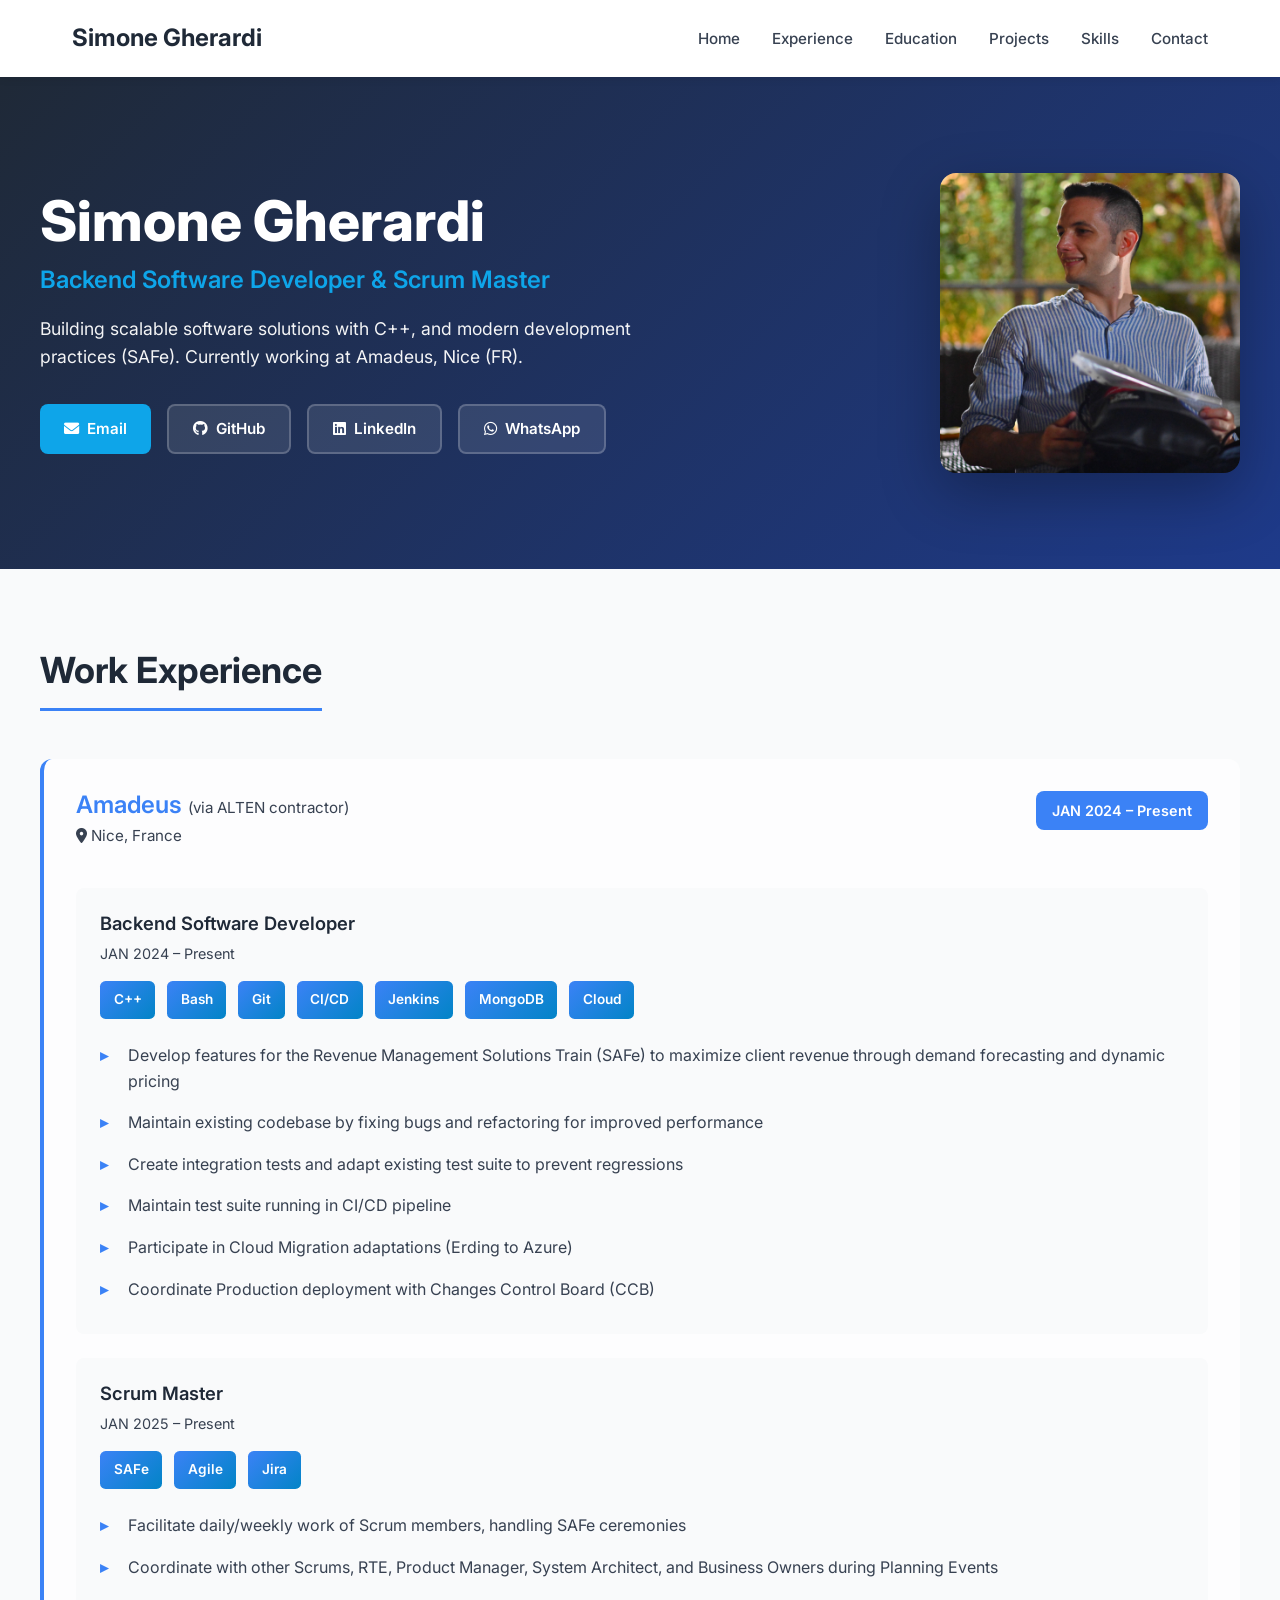
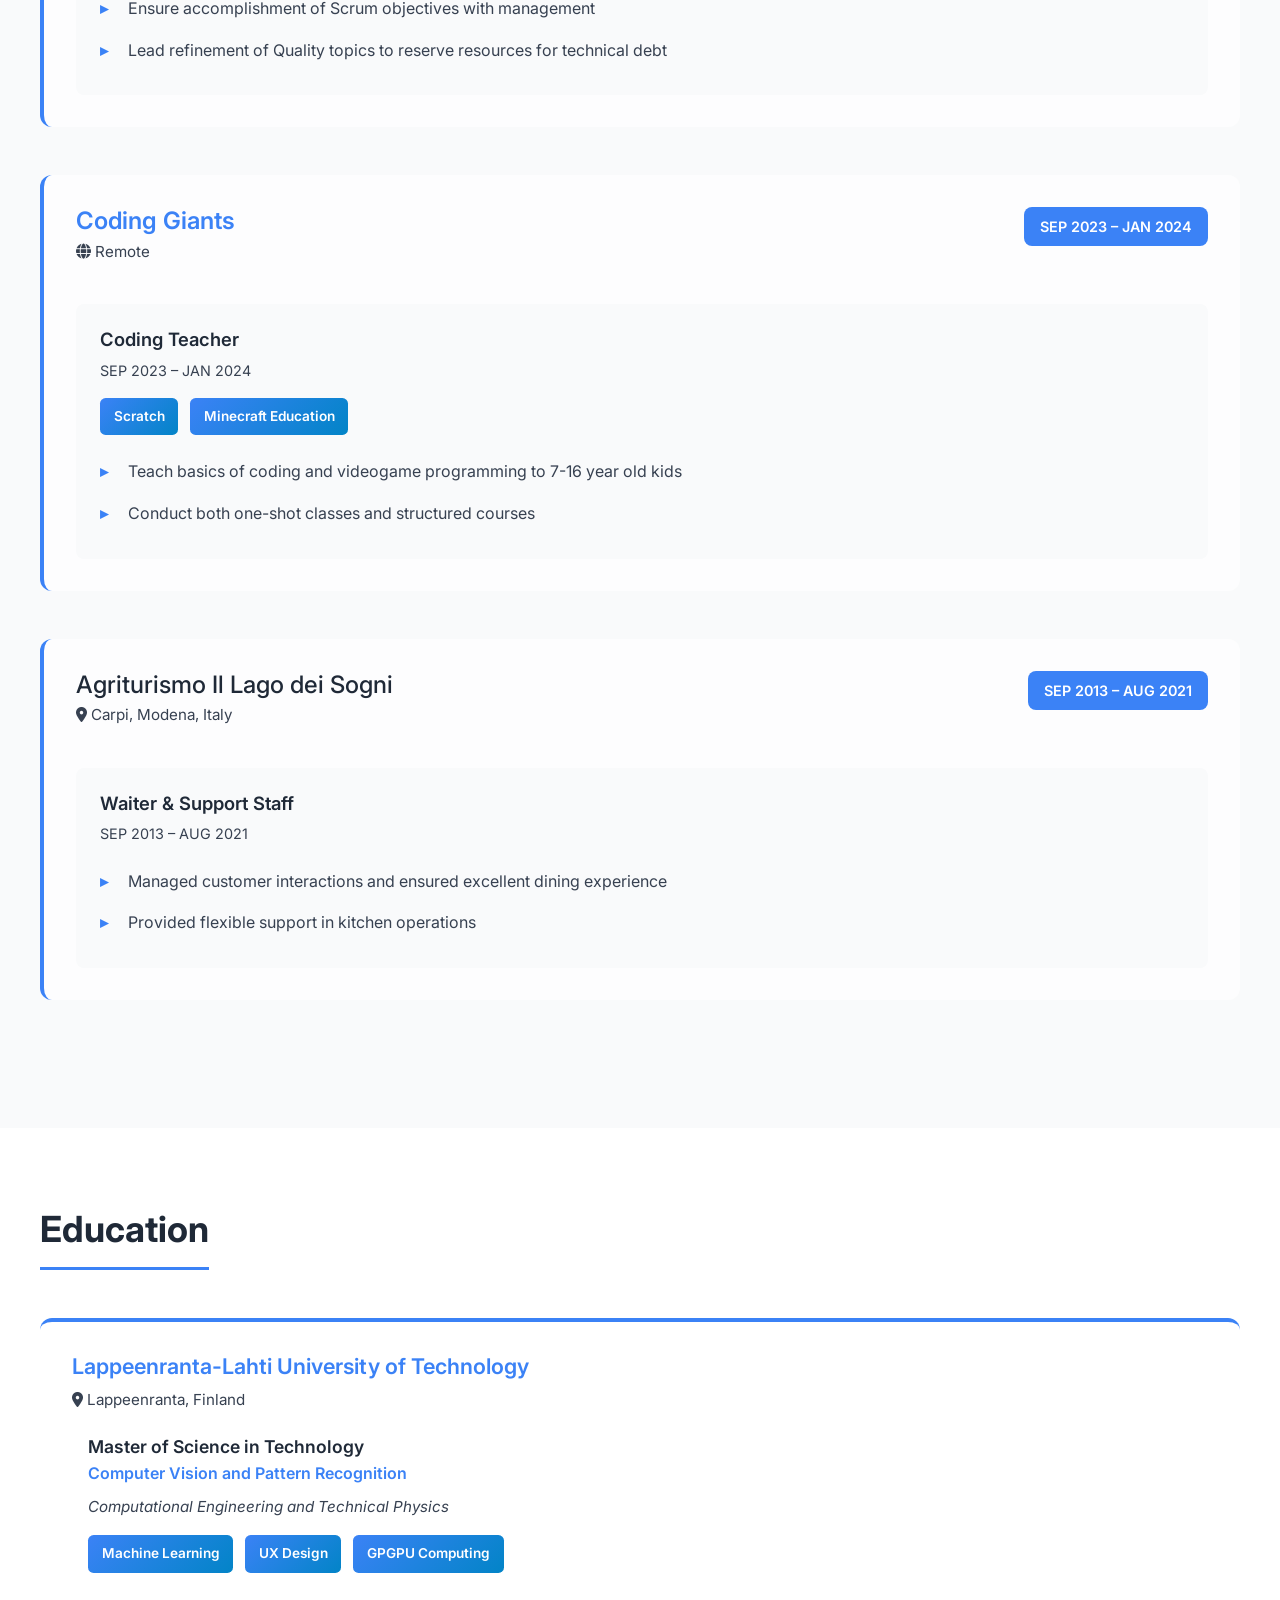
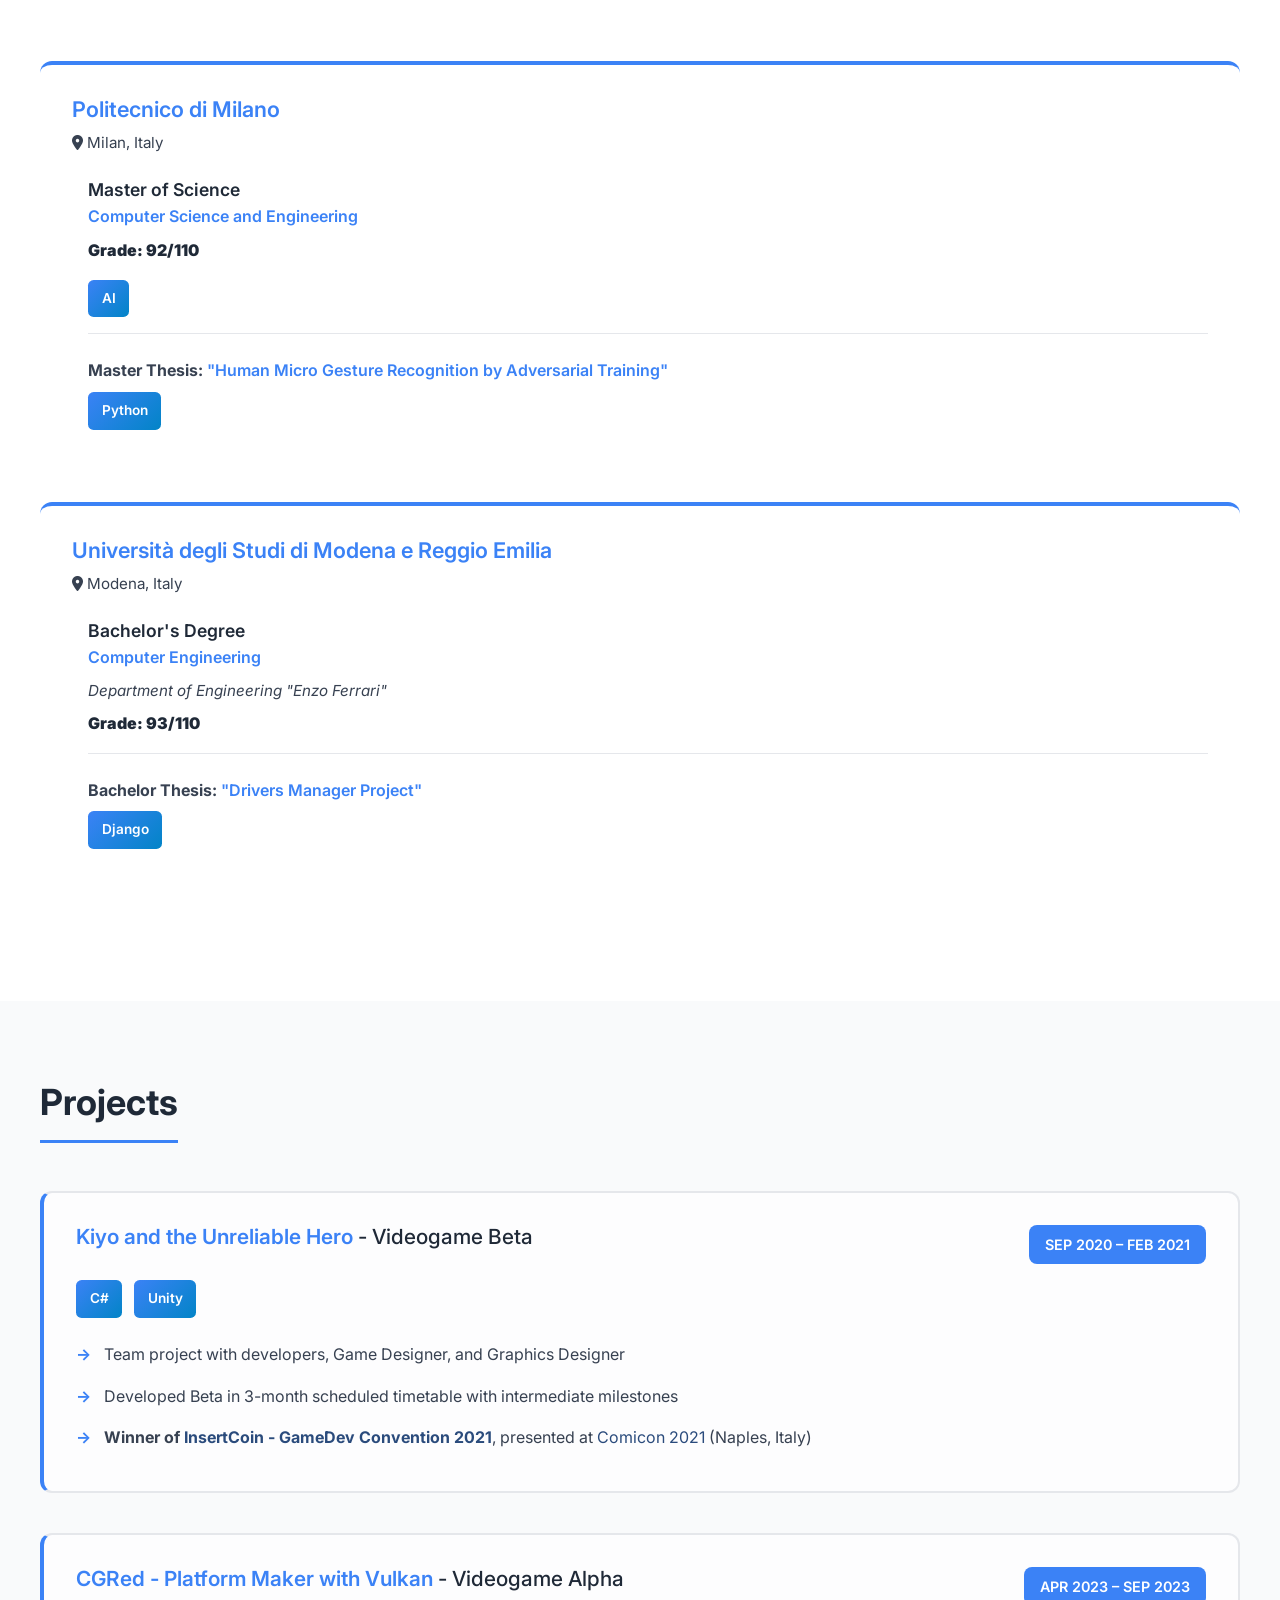
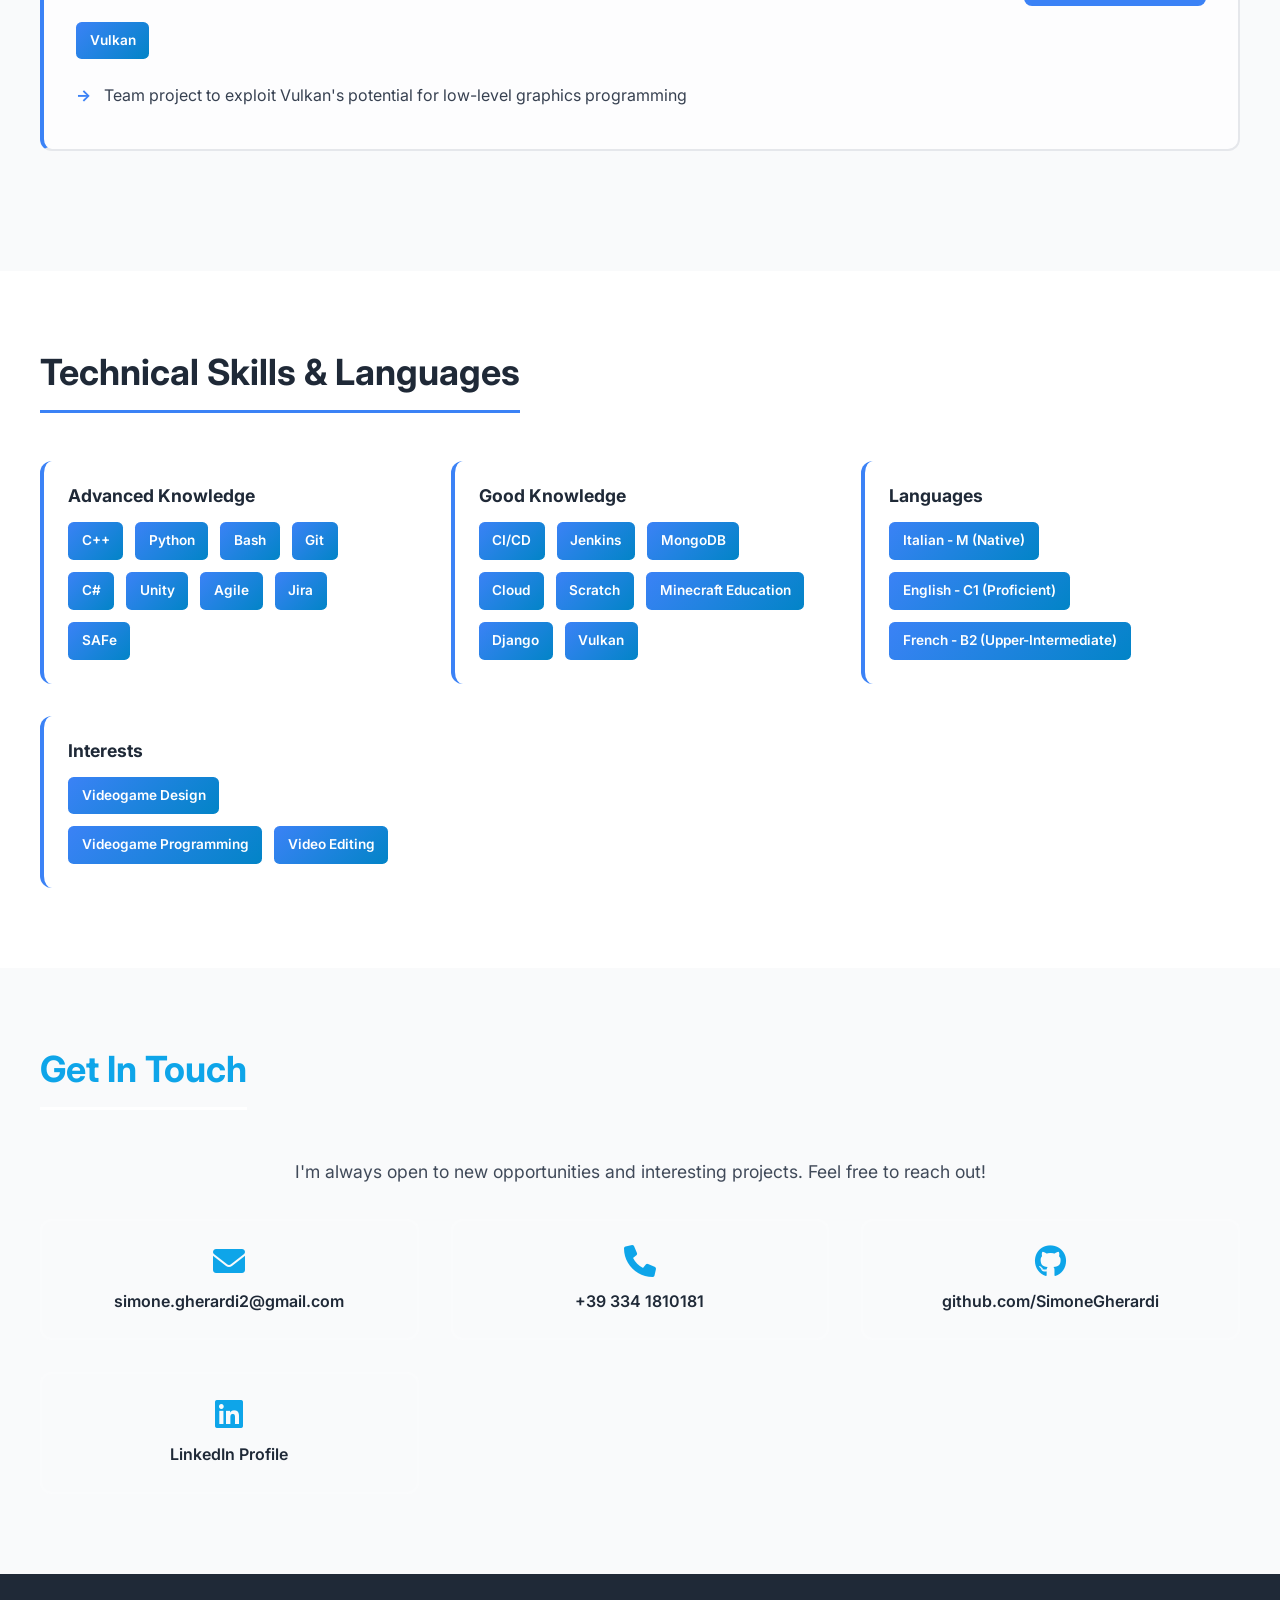
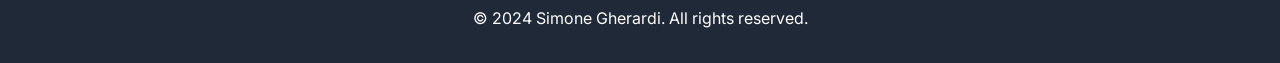
==== index.html @ 50477d5d "adding meme picture" ====
<!DOCTYPE html>
<html lang="en">
    <head>
        <meta charset="utf-8">
        <title>Simone Gherardi - CV</title>
        <meta content="width=device-width, initial-scale=1.0" name="viewport">
        <meta content="Simone Gherardi - Backend Software Developer & Scrum Master" name="keywords">
        <meta content="CV and professional portfolio of Simone Gherardi" name="description">

        <!-- Favicon -->
        <link href="img/favicon.ico" rel="icon">

        <!-- Google Fonts -->
        <link href="https://fonts.googleapis.com/css2?family=Inter:wght@300;400;500;600;700&family=Poppins:wght@600;700&display=swap" rel="stylesheet">

        <!-- Font Awesome -->
        <link href="https://cdnjs.cloudflare.com/ajax/libs/font-awesome/6.0.0/css/all.min.css" rel="stylesheet">

        <!-- Customized Bootstrap Stylesheet -->
        <link href="css/style.css" rel="stylesheet">
        <link href="css/cv-style.css" rel="stylesheet">
    </head>

    <body>
        <div class="cv-container">
            <!-- Navigation -->
            <nav class="cv-navbar">
                <div class="nav-content">
                    <h2 class="nav-logo">Simone Gherardi</h2>
                    <ul class="nav-links">
                        <li><a href="#hero">Home</a></li>
                        <li><a href="#experience">Experience</a></li>
                        <li><a href="#education">Education</a></li>
                        <li><a href="#projects">Projects</a></li>
                        <li><a href="#skills">Skills</a></li>
                        <li><a href="#contact">Contact</a></li>
                    </ul>
                </div>
            </nav>

            <!-- Hero Section -->
            <section id="hero" class="cv-hero">
                <div class="hero-content">
                    <div class="hero-flex">
                        <div class="hero-text">
                            <h1 style="color: #ffffff;">Simone Gherardi</h1>
                            <p class="hero-title">Backend Software Developer & Scrum Master</p>
                            <p class="hero-description">Building scalable software solutions with C++, and modern development practices (SAFe). Currently working at Amadeus, Nice (FR).</p>
                            <div class="hero-links">
                                <a href="mailto:simone.gherardi2@gmail.com" class="btn btn-primary">
                                    <i class="fas fa-envelope"></i> Email
                                </a>
                                <a href="https://github.com/SimoneGherardi" target="_blank" class="btn btn-secondary">
                                    <i class="fab fa-github"></i> GitHub
                                </a>
                                <a href="https://www.linkedin.com/in/simone-gherardi-3bb39165/" target="_blank" class="btn btn-secondary">
                                    <i class="fab fa-linkedin"></i> LinkedIn
                                </a>
                                <a href="https://wa.me/393341810181" target="_blank" class="btn btn-secondary">
                                    <i class="fab fa-whatsapp"></i> WhatsApp
                                </a>
                            </div>
                        </div>
                        <div class="hero-image">
                            <img src="img/simone_profilecompressed.JPG" alt="Simone Gherardi">
                        </div>
                    </div>
                </div>
            </section>

            <!-- Work Experience -->
            <section id="experience" class="cv-section">
                <div class="section-container">
                    <h2 class="section-title">Work Experience</h2>
                    
                    <div class="experience-item">
                        <div class="experience-header">
                            <div>
                                <h3><a href="https://amadeus.com/fr" target="_blank">Amadeus</a> <span class="company">(via ALTEN contractor)</span></h3>
                                <p class="location"><i class="fas fa-map-marker-alt"></i> Nice, France</p>
                            </div>
                            <span class="date-range">JAN 2024 – Present</span>
                        </div>
                        <div class="experience-roles">
                            <div class="role">
                                <h4>Backend Software Developer</h4>
                                <p class="date">JAN 2024 – Present</p>
                                <div class="tags">
                                    <span class="tag">C++</span>
                                    <span class="tag">Bash</span>
                                    <span class="tag">Git</span>
                                    <span class="tag">CI/CD</span>
                                    <span class="tag">Jenkins</span>
                                    <span class="tag">MongoDB</span>
                                    <span class="tag">Cloud</span>
                                </div>
                                <ul class="responsibilities">
                                    <li>Develop features for the Revenue Management Solutions Train (SAFe) to maximize client revenue through demand forecasting and dynamic pricing</li>
                                    <li>Maintain existing codebase by fixing bugs and refactoring for improved performance</li>
                                    <li>Create integration tests and adapt existing test suite to prevent regressions</li>
                                    <li>Maintain test suite running in CI/CD pipeline</li>
                                    <li>Participate in Cloud Migration adaptations (Erding to Azure)</li>
                                    <li>Coordinate Production deployment with Changes Control Board (CCB)</li>
                                </ul>
                            </div>
                            <div class="role">
                                <h4>Scrum Master</h4>
                                <p class="date">JAN 2025 – Present</p>
                                <div class="tags">
                                    <span class="tag">SAFe</span>
                                    <span class="tag">Agile</span>
                                    <span class="tag">Jira</span>
                                </div>
                                <ul class="responsibilities">
                                    <li>Facilitate daily/weekly work of Scrum members, handling SAFe ceremonies</li>
                                    <li>Coordinate with other Scrums, RTE, Product Manager, System Architect, and Business Owners during Planning Events</li>
                                    <li>Ensure accomplishment of Scrum objectives with management</li>
                                    <li>Lead refinement of Quality topics to reserve resources for technical debt</li>
                                </ul>
                            </div>
                        </div>
                    </div>

                    <div class="experience-item">
                        <div class="experience-header">
                            <div>
                                <h3><a href="https://hello.codinggiants.com/" target="_blank">Coding Giants</a></h3>
                                <p class="location"><i class="fas fa-globe"></i> Remote</p>
                            </div>
                            <span class="date-range">SEP 2023 – JAN 2024</span>
                        </div>
                        <div class="experience-roles">
                            <div class="role">
                                <h4>Coding Teacher</h4>
                                <p class="date">SEP 2023 – JAN 2024</p>
                                <div class="tags">
                                    <span class="tag">Scratch</span>
                                    <span class="tag">Minecraft Education</span>
                                </div>
                                <ul class="responsibilities">
                                    <li>Teach basics of coding and videogame programming to 7-16 year old kids</li>
                                    <li>Conduct both one-shot classes and structured courses</li>
                                </ul>
                            </div>
                        </div>
                    </div>

                    <div class="experience-item">
                        <div class="experience-header">
                            <div>
                                <h3>Agriturismo Il Lago dei Sogni</h3>
                                <p class="location"><i class="fas fa-map-marker-alt"></i> Carpi, Modena, Italy</p>
                            </div>
                            <span class="date-range">SEP 2013 – AUG 2021</span>
                        </div>
                        <div class="experience-roles">
                            <div class="role">
                                <h4>Waiter & Support Staff</h4>
                                <p class="date">SEP 2013 – AUG 2021</p>
                                <ul class="responsibilities">
                                    <li>Managed customer interactions and ensured excellent dining experience</li>
                                    <li>Provided flexible support in kitchen operations</li>
                                </ul>
                            </div>
                        </div>
                    </div>
                </div>
            </section>

            <!-- Education -->
            <section id="education" class="cv-section">
                <div class="section-container">
                    <h2 class="section-title">Education</h2>
                    
                    <div class="education-item">
                        <div class="education-header">
                            <h3><a href="https://www.lut.fi/web/en/admissions/masters-studies/msc-in-technology/computational-engineering/data-centric-engineering" target="_blank">Lappeenranta-Lahti University of Technology</a></h3>
                            <p class="location"><i class="fas fa-map-marker-alt"></i> Lappeenranta, Finland</p>
                        </div>
                        <div class="degree">
                            <h4>Master of Science in Technology</h4>
                            <p class="degree-name">Computer Vision and Pattern Recognition</p>
                            <p class="field">Computational Engineering and Technical Physics</p>
                            <div class="tags">
                                <span class="tag">Machine Learning</span>
                                <span class="tag">UX Design</span>
                                <span class="tag">GPGPU Computing</span>
                            </div>
                        </div>
                    </div>

                    <div class="education-item">
                        <div class="education-header">
                            <h3><a href="https://www.ingindinf.polimi.it/it" target="_blank">Politecnico di Milano</a></h3>
                            <p class="location"><i class="fas fa-map-marker-alt"></i> Milan, Italy</p>
                        </div>
                        <div class="degree">
                            <h4>Master of Science</h4>
                            <p class="degree-name">Computer Science and Engineering</p>
                            <p class="grade"><strong>Grade: 92/110</strong></p>
                            <div class="tags">
                                <span class="tag">AI</span>
                            </div>
                            <div class="thesis">
                                <p><strong>Master Thesis:</strong> <a href="https://drive.google.com/file/d/1zclPkAC232IkhAycl-xXkfR6Jo307D3W/view?usp=sharing" target="_blank">"Human Micro Gesture Recognition by Adversarial Training"</a></p>
                                <span class="tag">Python</span>
                            </div>
                        </div>
                    </div>

                    <div class="education-item">
                        <div class="education-header">
                            <h3><a href="https://www.ingmo.unimore.it/site/home.html" target="_blank">Università degli Studi di Modena e Reggio Emilia</a></h3>
                            <p class="location"><i class="fas fa-map-marker-alt"></i> Modena, Italy</p>
                        </div>
                        <div class="degree">
                            <h4>Bachelor's Degree</h4>
                            <p class="degree-name">Computer Engineering</p>
                            <p class="field">Department of Engineering "Enzo Ferrari"</p>
                            <p class="grade"><strong>Grade: 93/110</strong></p>
                            <div class="thesis">
                                <p><strong>Bachelor Thesis:</strong> <a href="https://drive.google.com/file/d/1Y-gcaBoKBj2wpza-Gsdh22TtwyI_DkuA/view?usp=sharing" target="_blank">"Drivers Manager Project"</a></p>
                                <span class="tag">Django</span>
                            </div>
                        </div>
                    </div>
                </div>
            </section>

            <!-- Projects -->
            <section id="projects" class="cv-section">
                <div class="section-container">
                    <h2 class="section-title">Projects</h2>
                    
                    <div class="project-item">
                        <div class="project-header">
                            <h3><a href="https://polimi-game-collective.itch.io/kiyo-and-the-unreliable-hero" target="_blank">Kiyo and the Unreliable Hero</a> - Videogame Beta</h3>
                            <span class="date-range">SEP 2020 – FEB 2021</span>
                        </div>
                        <div class="tags">
                            <span class="tag">C#</span>
                            <span class="tag">Unity</span>
                        </div>
                        <ul class="project-details">
                            <li>Team project with developers, Game Designer, and Graphics Designer</li>
                            <li>Developed Beta in 3-month scheduled timetable with intermediate milestones</li>
                            <li><strong>Winner of <a href="https://insertcoin.isas.academy/game-design-challenge/" target="_blank">InsertCoin - GameDev Convention 2021</a></strong>, presented at <a href="https://www.comicon.it/" target="_blank">Comicon 2021</a> (Naples, Italy)</li>
                        </ul>
                    </div>

                    <div class="project-item">
                        <div class="project-header">
                            <h3><a href="https://youtu.be/1tNf1K6NSZ0" target="_blank">CGRed - Platform Maker with Vulkan</a> - Videogame Alpha</h3>
                            <span class="date-range">APR 2023 – SEP 2023</span>
                        </div>
                        <div class="tags">
                            <span class="tag">Vulkan</span>
                        </div>
                        <ul class="project-details">
                            <li>Team project to exploit Vulkan's potential for low-level graphics programming</li>
                        </ul>
                    </div>
                </div>
            </section>

            <!-- Technical Skills -->
            <section id="skills" class="cv-section">
                <div class="section-container">
                    <h2 class="section-title">Technical Skills & Languages</h2>
                    
                    <div class="skills-grid">
                        <div class="skill-category">
                            <h4>Advanced Knowledge</h4>
                            <div class="skill-tags">
                                <span class="tag">C++</span>
                                <span class="tag">Python</span>
                                <span class="tag">Bash</span>
                                <span class="tag">Git</span>
                                <span class="tag">C#</span>
                                <span class="tag">Unity</span>
                                <span class="tag">Agile</span>
                                <span class="tag">Jira</span>
                                <span class="tag">SAFe</span>
                            </div>
                        </div>

                        <div class="skill-category">
                            <h4>Good Knowledge</h4>
                            <div class="skill-tags">
                                <span class="tag">CI/CD</span>
                                <span class="tag">Jenkins</span>
                                <span class="tag">MongoDB</span>
                                <span class="tag">Cloud</span>
                                <span class="tag">Scratch</span>
                                <span class="tag">Minecraft Education</span>
                                <span class="tag">Django</span>
                                <span class="tag">Vulkan</span>
                            </div>
                        </div>

                        <div class="skill-category">
                            <h4>Languages</h4>
                            <div class="skill-tags">
                                <span class="tag">Italian - M (Native)</span>
                                <span class="tag">English - C1 (Proficient)</span>
                                <span class="tag">French - B2 (Upper-Intermediate)</span>
                            </div>
                        </div>

                        <div class="skill-category">
                            <h4>Interests</h4>
                            <div class="skill-tags">
                                <span class="tag">Videogame Design</span>
                                <span class="tag">Videogame Programming</span>
                                <span class="tag">Video Editing</span>
                            </div>
                        </div>
                    </div>
                </div>
            </section>

            <!-- Contact Section -->
            <section id="contact" class="cv-section cv-section-contact">
                <div class="section-container">
                    <h2 class="section-title" style="color: #0ea5e9; border-bottom-color: #ffffff;">Get In Touch</h2>
                    <div class="contact-info">
                        <p style="color: #374151;">I'm always open to new opportunities and interesting projects. Feel free to reach out!</p>
                        <div class="contact-links">
                            <a href="mailto:simone.gherardi2@gmail.com" class="contact-link" style="color: #1f2937;">
                                <i class="fas fa-envelope"></i>
                                <span style="color: #1f2937;">simone.gherardi2@gmail.com</span>
                            </a>
                            <a href="tel:+393341810181" class="contact-link" style="color: #1f2937;">
                                <i class="fas fa-phone"></i>
                                <span style="color: #1f2937;">+39 334 1810181</span>
                            </a>
                            <a href="https://github.com/SimoneGherardi" target="_blank" class="contact-link" style="color: #1f2937;">
                                <i class="fab fa-github"></i>
                                <span style="color: #1f2937;">github.com/SimoneGherardi</span>
                            </a>
                            <a href="https://www.linkedin.com/in/simone-gherardi-3bb39165/" target="_blank" class="contact-link" style="color: #1f2937;">
                                <i class="fab fa-linkedin"></i>
                                <span style="color: #1f2937;">LinkedIn Profile</span>
                            </a>
                        </div>
                    </div>
                </div>
            </section>

            <!-- Footer -->
            <footer class="cv-footer">
                <p>&copy; 2024 Simone Gherardi. All rights reserved.</p>
            </footer>
        </div>
        
        <!-- JavaScript Libraries -->
        <script src="https://code.jquery.com/jquery-3.4.1.min.js"></script>
        <script src="https://stackpath.bootstrapcdn.com/bootstrap/4.4.1/js/bootstrap.bundle.min.js"></script>
        <script src="lib/easing/easing.min.js"></script>
        <script src="lib/waypoints/waypoints.min.js"></script>

        <!-- Template Javascript -->
        <script src="js/main.js"></script>
    </body>
</html>
---- css/style.css ----
@charset "UTF-8";
/******* Bootstrap Theming ********/
/*!
 * Bootstrap v4.5.3 (https://getbootstrap.com/)
 * Copyright 2011-2020 The Bootstrap Authors
 * Copyright 2011-2020 Twitter, Inc.
 * Licensed under MIT (https://github.com/twbs/bootstrap/blob/main/LICENSE)
 */
:root {
  --blue: #007bff;
  --indigo: #6610f2;
  --purple: #6f42c1;
  --pink: #e83e8c;
  --red: #dc3545;
  --orange: #fd7e14;
  --yellow: #ffc107;
  --green: #28a745;
  --teal: #20c997;
  --cyan: #17a2b8;
  --white: #fff;
  --gray: #6c757d;
  --gray-dark: #343a40;
  --primary: #2A4B7C;
  --secondary: #202C45;
  --success: #28a745;
  --info: #17a2b8;
  --warning: #ffc107;
  --danger: #dc3545;
  --light: #f1f3ff;
  --dark: #343a40;
  --breakpoint-xs: 0;
  --breakpoint-sm: 576px;
  --breakpoint-md: 768px;
  --breakpoint-lg: 992px;
  --breakpoint-xl: 1200px;
  --font-family-sans-serif: -apple-system, BlinkMacSystemFont, "Segoe UI", Roboto, "Helvetica Neue", Arial, "Noto Sans", sans-serif, "Apple Color Emoji", "Segoe UI Emoji", "Segoe UI Symbol", "Noto Color Emoji";
  --font-family-monospace: SFMono-Regular, Menlo, Monaco, Consolas, "Liberation Mono", "Courier New", monospace;
  --font-family-Montserrat: "Montserrat";
}

*,
*::before,
*::after {
  box-sizing: border-box;
}

html {
  font-family: Montserrat;
  line-height: 1.15;
  -webkit-text-size-adjust: 100%;
  -webkit-tap-highlight-color: rgba(0, 0, 0, 0);
}

article, aside, figcaption, figure, footer, header, hgroup, main, nav, section {
  display: block;
}

body {
  margin: 0;
  font-family: "Montserrat", Montserrat;
  font-size: 1rem;
  font-weight: 400;
  line-height: 1.5;
  color: #666666;
  text-align: left;
  background-color: #f1f3ff;
}

[tabindex="-1"]:focus:not(:focus-visible) {
  outline: 0 !important;
}

hr {
  box-sizing: content-box;
  height: 0;
  overflow: visible;
}

h1, h2, h3, h4, h5, h6 {
  margin-top: 0;
  margin-bottom: 0.5rem;
}

p {
  margin-top: 0;
  margin-bottom: 1rem;
}

abbr[title],
abbr[data-original-title] {
  text-decoration: underline;
  text-decoration: underline dotted;
  cursor: help;
  border-bottom: 0;
  text-decoration-skip-ink: none;
}

address {
  margin-bottom: 1rem;
  font-style: normal;
  line-height: inherit;
}

ol,
ul,
dl {
  margin-top: 0;
  margin-bottom: 1rem;
}

ol ol,
ul ul,
ol ul,
ul ol {
  margin-bottom: 0;
}

dt {
  font-weight: 700;
}

dd {
  margin-bottom: 0.5rem;
  margin-left: 0;
}

blockquote {
  margin: 0 0 1rem;
}

b,
strong {
  font-weight: bolder;
}

small {
  font-size: 80%;
}

sub,
sup {
  position: relative;
  font-size: 75%;
  line-height: 0;
  vertical-align: baseline;
}

sub {
  bottom: -0.25em;
}

sup {
  top: -0.5em;
}

a {
  color: #2A4B7C;
  text-decoration: none;
  background-color: transparent;
}
a:hover {
  color: #172843;
  text-decoration: underline;
}

a:not([href]):not([class]) {
  color: inherit;
  text-decoration: none;
}
a:not([href]):not([class]):hover {
  color: inherit;
  text-decoration: none;
}

pre,
code,
kbd,
samp {
  font-family: SFMono-Regular, Menlo, Monaco, Consolas, "Liberation Mono", "Courier New", monospace;
  font-size: 1em;
}

pre {
  margin-top: 0;
  margin-bottom: 1rem;
  overflow: auto;
  -ms-overflow-style: scrollbar;
}

figure {
  margin: 0 0 1rem;
}

img {
  vertical-align: middle;
  border-style: none;
}

svg {
  overflow: hidden;
  vertical-align: middle;
}

table {
  border-collapse: collapse;
}

caption {
  padding-top: 0.75rem;
  padding-bottom: 0.75rem;
  color: #6c757d;
  text-align: left;
  caption-side: bottom;
}

th {
  text-align: inherit;
  text-align: -webkit-match-parent;
}

label {
  display: inline-block;
  margin-bottom: 0.5rem;
}

button {
  border-radius: 0;
}

button:focus {
  outline: 1px dotted;
  outline: 5px auto -webkit-focus-ring-color;
}

input,
button,
select,
optgroup,
textarea {
  margin: 0;
  font-family: inherit;
  font-size: inherit;
  line-height: inherit;
}

button,
input {
  overflow: visible;
}

button,
select {
  text-transform: none;
}

[role=button] {
  cursor: pointer;
}

select {
  word-wrap: normal;
}

button,
[type=button],
[type=reset],
[type=submit] {
  -webkit-appearance: button;
}

button:not(:disabled),
[type=button]:not(:disabled),
[type=reset]:not(:disabled),
[type=submit]:not(:disabled) {
  cursor: pointer;
}

button::-moz-focus-inner,
[type=button]::-moz-focus-inner,
[type=reset]::-moz-focus-inner,
[type=submit]::-moz-focus-inner {
  padding: 0;
  border-style: none;
}

input[type=radio],
input[type=checkbox] {
  box-sizing: border-box;
  padding: 0;
}

textarea {
  overflow: auto;
  resize: vertical;
}

fieldset {
  min-width: 0;
  padding: 0;
  margin: 0;
  border: 0;
}

legend {
  display: block;
  width: 100%;
  max-width: 100%;
  padding: 0;
  margin-bottom: 0.5rem;
  font-size: 1.5rem;
  line-height: inherit;
  color: inherit;
  white-space: normal;
}

progress {
  vertical-align: baseline;
}

[type=number]::-webkit-inner-spin-button,
[type=number]::-webkit-outer-spin-button {
  height: auto;
}

[type=search] {
  outline-offset: -2px;
  -webkit-appearance: none;
}

[type=search]::-webkit-search-decoration {
  -webkit-appearance: none;
}

::-webkit-file-upload-button {
  font: inherit;
  -webkit-appearance: button;
}

output {
  display: inline-block;
}

summary {
  display: list-item;
  cursor: pointer;
}

template {
  display: none;
}

[hidden] {
  display: none !important;
}

h1, h2, h3, h4, h5, h6,
.h1, .h2, .h3, .h4, .h5, .h6 {
  margin-bottom: 0.5rem;
  font-weight: 500;
  line-height: 1.2;
  color: #202C45;
}

h1, .h1 {
  font-size: 2.5rem;
}

h2, .h2 {
  font-size: 2rem;
}

h3, .h3 {
  font-size: 1.75rem;
}

h4, .h4 {
  font-size: 1.5rem;
}

h5, .h5 {
  font-size: 1.25rem;
}

h6, .h6 {
  font-size: 1rem;
}

.lead {
  font-size: 1.25rem;
  font-weight: 300;
}

.display-1 {
  font-size: 6rem;
  font-weight: 300;
  line-height: 1.2;
}

.display-2 {
  font-size: 5.5rem;
  font-weight: 300;
  line-height: 1.2;
}

.display-3 {
  font-size: 4.5rem;
  font-weight: 300;
  line-height: 1.2;
}

.display-4 {
  font-size: 3.5rem;
  font-weight: 300;
  line-height: 1.2;
}

hr {
  margin-top: 1rem;
  margin-bottom: 1rem;
  border: 0;
  border-top: 1px solid rgba(0, 0, 0, 0.1);
}

small,
.small {
  font-size: 80%;
  font-weight: 400;
}

mark,
.mark {
  padding: 0.2em;
  background-color: #fcf8e3;
}

.list-unstyled {
  padding-left: 0;
  list-style: none;
}

.list-inline {
  padding-left: 0;
  list-style: none;
}

.list-inline-item {
  display: inline-block;
}
.list-inline-item:not(:last-child) {
  margin-right: 0.5rem;
}

.initialism {
  font-size: 90%;
  text-transform: uppercase;
}

.blockquote {
  margin-bottom: 1rem;
  font-size: 1.25rem;
}

.blockquote-footer {
  display: block;
  font-size: 80%;
  color: #6c757d;
}
.blockquote-footer::before {
  content: "— ";
}

.img-fluid {
  max-width: 100%;
  height: auto;
}

.img-thumbnail {
  padding: 0.25rem;
  background-color: #f1f3ff;
  border: 1px solid #dee2e6;
  max-width: 100%;
  height: auto;
}

.figure {
  display: inline-block;
}

.figure-img {
  margin-bottom: 0.5rem;
  line-height: 1;
}

.figure-caption {
  font-size: 90%;
  color: #6c757d;
}

code {
  font-size: 87.5%;
  color: #e83e8c;
  word-wrap: break-word;
}
a > code {
  color: inherit;
}

kbd {
  padding: 0.2rem 0.4rem;
  font-size: 87.5%;
  color: #fff;
  background-color: #212529;
}
kbd kbd {
  padding: 0;
  font-size: 100%;
  font-weight: 700;
}

pre {
  display: block;
  font-size: 87.5%;
  color: #212529;
}
pre code {
  font-size: inherit;
  color: inherit;
  word-break: normal;
}

.pre-scrollable {
  max-height: 340px;
  overflow-y: scroll;
}

.container,
.container-fluid,
.container-xl,
.container-lg,
.container-md,
.container-sm {
  width: 100%;
  padding-right: 15px;
  padding-left: 15px;
  margin-right: auto;
  margin-left: auto;
}

@media (min-width: 576px) {
  .container-sm, .container {
    max-width: 540px;
  }
}
@media (min-width: 768px) {
  .container-md, .container-sm, .container {
    max-width: 720px;
  }
}
@media (min-width: 992px) {
  .container-lg, .container-md, .container-sm, .container {
    max-width: 960px;
  }
}
@media (min-width: 1200px) {
  .container-xl, .container-lg, .container-md, .container-sm, .container {
    max-width: 1140px;
  }
}
.row {
  display: flex;
  flex-wrap: wrap;
  margin-right: -15px;
  margin-left: -15px;
}

.no-gutters {
  margin-right: 0;
  margin-left: 0;
}
.no-gutters > .col,
.no-gutters > [class*=col-] {
  padding-right: 0;
  padding-left: 0;
}

.col-xl,
.col-xl-auto, .col-xl-12, .col-xl-11, .col-xl-10, .col-xl-9, .col-xl-8, .col-xl-7, .col-xl-6, .col-xl-5, .col-xl-4, .col-xl-3, .col-xl-2, .col-xl-1, .col-lg,
.col-lg-auto, .col-lg-12, .col-lg-11, .col-lg-10, .col-lg-9, .col-lg-8, .col-lg-7, .col-lg-6, .col-lg-5, .col-lg-4, .col-lg-3, .col-lg-2, .col-lg-1, .col-md,
.col-md-auto, .col-md-12, .col-md-11, .col-md-10, .col-md-9, .col-md-8, .col-md-7, .col-md-6, .col-md-5, .col-md-4, .col-md-3, .col-md-2, .col-md-1, .col-sm,
.col-sm-auto, .col-sm-12, .col-sm-11, .col-sm-10, .col-sm-9, .col-sm-8, .col-sm-7, .col-sm-6, .col-sm-5, .col-sm-4, .col-sm-3, .col-sm-2, .col-sm-1, .col,
.col-auto, .col-12, .col-11, .col-10, .col-9, .col-8, .col-7, .col-6, .col-5, .col-4, .col-3, .col-2, .col-1 {
  position: relative;
  width: 100%;
  padding-right: 15px;
  padding-left: 15px;
}

.col {
  flex-basis: 0;
  flex-grow: 1;
  max-width: 100%;
}

.row-cols-1 > * {
  flex: 0 0 100%;
  max-width: 100%;
}

.row-cols-2 > * {
  flex: 0 0 50%;
  max-width: 50%;
}

.row-cols-3 > * {
  flex: 0 0 33.3333333333%;
  max-width: 33.3333333333%;
}

.row-cols-4 > * {
  flex: 0 0 25%;
  max-width: 25%;
}

.row-cols-5 > * {
  flex: 0 0 20%;
  max-width: 20%;
}

.row-cols-6 > * {
  flex: 0 0 16.6666666667%;
  max-width: 16.6666666667%;
}

.col-auto {
  flex: 0 0 auto;
  width: auto;
  max-width: 100%;
}

.col-1 {
  flex: 0 0 8.3333333333%;
  max-width: 8.3333333333%;
}

.col-2 {
  flex: 0 0 16.6666666667%;
  max-width: 16.6666666667%;
}

.col-3 {
  flex: 0 0 25%;
  max-width: 25%;
}

.col-4 {
  flex: 0 0 33.3333333333%;
  max-width: 33.3333333333%;
}

.col-5 {
  flex: 0 0 41.6666666667%;
  max-width: 41.6666666667%;
}

.col-6 {
  flex: 0 0 50%;
  max-width: 50%;
}

.col-7 {
  flex: 0 0 58.3333333333%;
  max-width: 58.3333333333%;
}

.col-8 {
  flex: 0 0 66.6666666667%;
  max-width: 66.6666666667%;
}

.col-9 {
  flex: 0 0 75%;
  max-width: 75%;
}

.col-10 {
  flex: 0 0 83.3333333333%;
  max-width: 83.3333333333%;
}

.col-11 {
  flex: 0 0 91.6666666667%;
  max-width: 91.6666666667%;
}

.col-12 {
  flex: 0 0 100%;
  max-width: 100%;
}

.order-first {
  order: -1;
}

.order-last {
  order: 13;
}

.order-0 {
  order: 0;
}

.order-1 {
  order: 1;
}

.order-2 {
  order: 2;
}

.order-3 {
  order: 3;
}

.order-4 {
  order: 4;
}

.order-5 {
  order: 5;
}

.order-6 {
  order: 6;
}

.order-7 {
  order: 7;
}

.order-8 {
  order: 8;
}

.order-9 {
  order: 9;
}

.order-10 {
  order: 10;
}

.order-11 {
  order: 11;
}

.order-12 {
  order: 12;
}

.offset-1 {
  margin-left: 8.3333333333%;
}

.offset-2 {
  margin-left: 16.6666666667%;
}

.offset-3 {
  margin-left: 25%;
}

.offset-4 {
  margin-left: 33.3333333333%;
}

.offset-5 {
  margin-left: 41.6666666667%;
}

.offset-6 {
  margin-left: 50%;
}

.offset-7 {
  margin-left: 58.3333333333%;
}

.offset-8 {
  margin-left: 66.6666666667%;
}

.offset-9 {
  margin-left: 75%;
}

.offset-10 {
  margin-left: 83.3333333333%;
}

.offset-11 {
  margin-left: 91.6666666667%;
}

@media (min-width: 576px) {
  .col-sm {
    flex-basis: 0;
    flex-grow: 1;
    max-width: 100%;
  }

  .row-cols-sm-1 > * {
    flex: 0 0 100%;
    max-width: 100%;
  }

  .row-cols-sm-2 > * {
    flex: 0 0 50%;
    max-width: 50%;
  }

  .row-cols-sm-3 > * {
    flex: 0 0 33.3333333333%;
    max-width: 33.3333333333%;
  }

  .row-cols-sm-4 > * {
    flex: 0 0 25%;
    max-width: 25%;
  }

  .row-cols-sm-5 > * {
    flex: 0 0 20%;
    max-width: 20%;
  }

  .row-cols-sm-6 > * {
    flex: 0 0 16.6666666667%;
    max-width: 16.6666666667%;
  }

  .col-sm-auto {
    flex: 0 0 auto;
    width: auto;
    max-width: 100%;
  }

  .col-sm-1 {
    flex: 0 0 8.3333333333%;
    max-width: 8.3333333333%;
  }

  .col-sm-2 {
    flex: 0 0 16.6666666667%;
    max-width: 16.6666666667%;
  }

  .col-sm-3 {
    flex: 0 0 25%;
    max-width: 25%;
  }

  .col-sm-4 {
    flex: 0 0 33.3333333333%;
    max-width: 33.3333333333%;
  }

  .col-sm-5 {
    flex: 0 0 41.6666666667%;
    max-width: 41.6666666667%;
  }

  .col-sm-6 {
    flex: 0 0 50%;
    max-width: 50%;
  }

  .col-sm-7 {
    flex: 0 0 58.3333333333%;
    max-width: 58.3333333333%;
  }

  .col-sm-8 {
    flex: 0 0 66.6666666667%;
    max-width: 66.6666666667%;
  }

  .col-sm-9 {
    flex: 0 0 75%;
    max-width: 75%;
  }

  .col-sm-10 {
    flex: 0 0 83.3333333333%;
    max-width: 83.3333333333%;
  }

  .col-sm-11 {
    flex: 0 0 91.6666666667%;
    max-width: 91.6666666667%;
  }

  .col-sm-12 {
    flex: 0 0 100%;
    max-width: 100%;
  }

  .order-sm-first {
    order: -1;
  }

  .order-sm-last {
    order: 13;
  }

  .order-sm-0 {
    order: 0;
  }

  .order-sm-1 {
    order: 1;
  }

  .order-sm-2 {
    order: 2;
  }

  .order-sm-3 {
    order: 3;
  }

  .order-sm-4 {
    order: 4;
  }

  .order-sm-5 {
    order: 5;
  }

  .order-sm-6 {
    order: 6;
  }

  .order-sm-7 {
    order: 7;
  }

  .order-sm-8 {
    order: 8;
  }

  .order-sm-9 {
    order: 9;
  }

  .order-sm-10 {
    order: 10;
  }

  .order-sm-11 {
    order: 11;
  }

  .order-sm-12 {
    order: 12;
  }

  .offset-sm-0 {
    margin-left: 0;
  }

  .offset-sm-1 {
    margin-left: 8.3333333333%;
  }

  .offset-sm-2 {
    margin-left: 16.6666666667%;
  }

  .offset-sm-3 {
    margin-left: 25%;
  }

  .offset-sm-4 {
    margin-left: 33.3333333333%;
  }

  .offset-sm-5 {
    margin-left: 41.6666666667%;
  }

  .offset-sm-6 {
    margin-left: 50%;
  }

  .offset-sm-7 {
    margin-left: 58.3333333333%;
  }

  .offset-sm-8 {
    margin-left: 66.6666666667%;
  }

  .offset-sm-9 {
    margin-left: 75%;
  }

  .offset-sm-10 {
    margin-left: 83.3333333333%;
  }

  .offset-sm-11 {
    margin-left: 91.6666666667%;
  }
}
@media (min-width: 768px) {
  .col-md {
    flex-basis: 0;
    flex-grow: 1;
    max-width: 100%;
  }

  .row-cols-md-1 > * {
    flex: 0 0 100%;
    max-width: 100%;
  }

  .row-cols-md-2 > * {
    flex: 0 0 50%;
    max-width: 50%;
  }

  .row-cols-md-3 > * {
    flex: 0 0 33.3333333333%;
    max-width: 33.3333333333%;
  }

  .row-cols-md-4 > * {
    flex: 0 0 25%;
    max-width: 25%;
  }

  .row-cols-md-5 > * {
    flex: 0 0 20%;
    max-width: 20%;
  }

  .row-cols-md-6 > * {
    flex: 0 0 16.6666666667%;
    max-width: 16.6666666667%;
  }

  .col-md-auto {
    flex: 0 0 auto;
    width: auto;
    max-width: 100%;
  }

  .col-md-1 {
    flex: 0 0 8.3333333333%;
    max-width: 8.3333333333%;
  }

  .col-md-2 {
    flex: 0 0 16.6666666667%;
    max-width: 16.6666666667%;
  }

  .col-md-3 {
    flex: 0 0 25%;
    max-width: 25%;
  }

  .col-md-4 {
    flex: 0 0 33.3333333333%;
    max-width: 33.3333333333%;
  }

  .col-md-5 {
    flex: 0 0 41.6666666667%;
    max-width: 41.6666666667%;
  }

  .col-md-6 {
    flex: 0 0 50%;
    max-width: 50%;
  }

  .col-md-7 {
    flex: 0 0 58.3333333333%;
    max-width: 58.3333333333%;
  }

  .col-md-8 {
    flex: 0 0 66.6666666667%;
    max-width: 66.6666666667%;
  }

  .col-md-9 {
    flex: 0 0 75%;
    max-width: 75%;
  }

  .col-md-10 {
    flex: 0 0 83.3333333333%;
    max-width: 83.3333333333%;
  }

  .col-md-11 {
    flex: 0 0 91.6666666667%;
    max-width: 91.6666666667%;
  }

  .col-md-12 {
    flex: 0 0 100%;
    max-width: 100%;
  }

  .order-md-first {
    order: -1;
  }

  .order-md-last {
    order: 13;
  }

  .order-md-0 {
    order: 0;
  }

  .order-md-1 {
    order: 1;
  }

  .order-md-2 {
    order: 2;
  }

  .order-md-3 {
    order: 3;
  }

  .order-md-4 {
    order: 4;
  }

  .order-md-5 {
    order: 5;
  }

  .order-md-6 {
    order: 6;
  }

  .order-md-7 {
    order: 7;
  }

  .order-md-8 {
    order: 8;
  }

  .order-md-9 {
    order: 9;
  }

  .order-md-10 {
    order: 10;
  }

  .order-md-11 {
    order: 11;
  }

  .order-md-12 {
    order: 12;
  }

  .offset-md-0 {
    margin-left: 0;
  }

  .offset-md-1 {
    margin-left: 8.3333333333%;
  }

  .offset-md-2 {
    margin-left: 16.6666666667%;
  }

  .offset-md-3 {
    margin-left: 25%;
  }

  .offset-md-4 {
    margin-left: 33.3333333333%;
  }

  .offset-md-5 {
    margin-left: 41.6666666667%;
  }

  .offset-md-6 {
    margin-left: 50%;
  }

  .offset-md-7 {
    margin-left: 58.3333333333%;
  }

  .offset-md-8 {
    margin-left: 66.6666666667%;
  }

  .offset-md-9 {
    margin-left: 75%;
  }

  .offset-md-10 {
    margin-left: 83.3333333333%;
  }

  .offset-md-11 {
    margin-left: 91.6666666667%;
  }
}
@media (min-width: 992px) {
  .col-lg {
    flex-basis: 0;
    flex-grow: 1;
    max-width: 100%;
  }

  .row-cols-lg-1 > * {
    flex: 0 0 100%;
    max-width: 100%;
  }

  .row-cols-lg-2 > * {
    flex: 0 0 50%;
    max-width: 50%;
  }

  .row-cols-lg-3 > * {
    flex: 0 0 33.3333333333%;
    max-width: 33.3333333333%;
  }

  .row-cols-lg-4 > * {
    flex: 0 0 25%;
    max-width: 25%;
  }

  .row-cols-lg-5 > * {
    flex: 0 0 20%;
    max-width: 20%;
  }

  .row-cols-lg-6 > * {
    flex: 0 0 16.6666666667%;
    max-width: 16.6666666667%;
  }

  .col-lg-auto {
    flex: 0 0 auto;
    width: auto;
    max-width: 100%;
  }

  .col-lg-1 {
    flex: 0 0 8.3333333333%;
    max-width: 8.3333333333%;
  }

  .col-lg-2 {
    flex: 0 0 16.6666666667%;
    max-width: 16.6666666667%;
  }

  .col-lg-3 {
    flex: 0 0 25%;
    max-width: 25%;
  }

  .col-lg-4 {
    flex: 0 0 33.3333333333%;
    max-width: 33.3333333333%;
  }

  .col-lg-5 {
    flex: 0 0 41.6666666667%;
    max-width: 41.6666666667%;
  }

  .col-lg-6 {
    flex: 0 0 50%;
    max-width: 50%;
  }

  .col-lg-7 {
    flex: 0 0 58.3333333333%;
    max-width: 58.3333333333%;
  }

  .col-lg-8 {
    flex: 0 0 66.6666666667%;
    max-width: 66.6666666667%;
  }

  .col-lg-9 {
    flex: 0 0 75%;
    max-width: 75%;
  }

  .col-lg-10 {
    flex: 0 0 83.3333333333%;
    max-width: 83.3333333333%;
  }

  .col-lg-11 {
    flex: 0 0 91.6666666667%;
    max-width: 91.6666666667%;
  }

  .col-lg-12 {
    flex: 0 0 100%;
    max-width: 100%;
  }

  .order-lg-first {
    order: -1;
  }

  .order-lg-last {
    order: 13;
  }

  .order-lg-0 {
    order: 0;
  }

  .order-lg-1 {
    order: 1;
  }

  .order-lg-2 {
    order: 2;
  }

  .order-lg-3 {
    order: 3;
  }

  .order-lg-4 {
    order: 4;
  }

  .order-lg-5 {
    order: 5;
  }

  .order-lg-6 {
    order: 6;
  }

  .order-lg-7 {
    order: 7;
  }

  .order-lg-8 {
    order: 8;
  }

  .order-lg-9 {
    order: 9;
  }

  .order-lg-10 {
    order: 10;
  }

  .order-lg-11 {
    order: 11;
  }

  .order-lg-12 {
    order: 12;
  }

  .offset-lg-0 {
    margin-left: 0;
  }

  .offset-lg-1 {
    margin-left: 8.3333333333%;
  }

  .offset-lg-2 {
    margin-left: 16.6666666667%;
  }

  .offset-lg-3 {
    margin-left: 25%;
  }

  .offset-lg-4 {
    margin-left: 33.3333333333%;
  }

  .offset-lg-5 {
    margin-left: 41.6666666667%;
  }

  .offset-lg-6 {
    margin-left: 50%;
  }

  .offset-lg-7 {
    margin-left: 58.3333333333%;
  }

  .offset-lg-8 {
    margin-left: 66.6666666667%;
  }

  .offset-lg-9 {
    margin-left: 75%;
  }

  .offset-lg-10 {
    margin-left: 83.3333333333%;
  }

  .offset-lg-11 {
    margin-left: 91.6666666667%;
  }
}
@media (min-width: 1200px) {
  .col-xl {
    flex-basis: 0;
    flex-grow: 1;
    max-width: 100%;
  }

  .row-cols-xl-1 > * {
    flex: 0 0 100%;
    max-width: 100%;
  }

  .row-cols-xl-2 > * {
    flex: 0 0 50%;
    max-width: 50%;
  }

  .row-cols-xl-3 > * {
    flex: 0 0 33.3333333333%;
    max-width: 33.3333333333%;
  }

  .row-cols-xl-4 > * {
    flex: 0 0 25%;
    max-width: 25%;
  }

  .row-cols-xl-5 > * {
    flex: 0 0 20%;
    max-width: 20%;
  }

  .row-cols-xl-6 > * {
    flex: 0 0 16.6666666667%;
    max-width: 16.6666666667%;
  }

  .col-xl-auto {
    flex: 0 0 auto;
    width: auto;
    max-width: 100%;
  }

  .col-xl-1 {
    flex: 0 0 8.3333333333%;
    max-width: 8.3333333333%;
  }

  .col-xl-2 {
    flex: 0 0 16.6666666667%;
    max-width: 16.6666666667%;
  }

  .col-xl-3 {
    flex: 0 0 25%;
    max-width: 25%;
  }

  .col-xl-4 {
    flex: 0 0 33.3333333333%;
    max-width: 33.3333333333%;
  }

  .col-xl-5 {
    flex: 0 0 41.6666666667%;
    max-width: 41.6666666667%;
  }

  .col-xl-6 {
    flex: 0 0 50%;
    max-width: 50%;
  }

  .col-xl-7 {
    flex: 0 0 58.3333333333%;
    max-width: 58.3333333333%;
  }

  .col-xl-8 {
    flex: 0 0 66.6666666667%;
    max-width: 66.6666666667%;
  }

  .col-xl-9 {
    flex: 0 0 75%;
    max-width: 75%;
  }

  .col-xl-10 {
    flex: 0 0 83.3333333333%;
    max-width: 83.3333333333%;
  }

  .col-xl-11 {
    flex: 0 0 91.6666666667%;
    max-width: 91.6666666667%;
  }

  .col-xl-12 {
    flex: 0 0 100%;
    max-width: 100%;
  }

  .order-xl-first {
    order: -1;
  }

  .order-xl-last {
    order: 13;
  }

  .order-xl-0 {
    order: 0;
  }

  .order-xl-1 {
    order: 1;
  }

  .order-xl-2 {
    order: 2;
  }

  .order-xl-3 {
    order: 3;
  }

  .order-xl-4 {
    order: 4;
  }

  .order-xl-5 {
    order: 5;
  }

  .order-xl-6 {
    order: 6;
  }

  .order-xl-7 {
    order: 7;
  }

  .order-xl-8 {
    order: 8;
  }

  .order-xl-9 {
    order: 9;
  }

  .order-xl-10 {
    order: 10;
  }

  .order-xl-11 {
    order: 11;
  }

  .order-xl-12 {
    order: 12;
  }

  .offset-xl-0 {
    margin-left: 0;
  }

  .offset-xl-1 {
    margin-left: 8.3333333333%;
  }

  .offset-xl-2 {
    margin-left: 16.6666666667%;
  }

  .offset-xl-3 {
    margin-left: 25%;
  }

  .offset-xl-4 {
    margin-left: 33.3333333333%;
  }

  .offset-xl-5 {
    margin-left: 41.6666666667%;
  }

  .offset-xl-6 {
    margin-left: 50%;
  }

  .offset-xl-7 {
    margin-left: 58.3333333333%;
  }

  .offset-xl-8 {
    margin-left: 66.6666666667%;
  }

  .offset-xl-9 {
    margin-left: 75%;
  }

  .offset-xl-10 {
    margin-left: 83.3333333333%;
  }

  .offset-xl-11 {
    margin-left: 91.6666666667%;
  }
}
.table {
  width: 100%;
  margin-bottom: 1rem;
  color: #666666;
}
.table th,
.table td {
  padding: 0.75rem;
  vertical-align: top;
  border-top: 1px solid #dee2e6;
}
.table thead th {
  vertical-align: bottom;
  border-bottom: 2px solid #dee2e6;
}
.table tbody + tbody {
  border-top: 2px solid #dee2e6;
}

.table-sm th,
.table-sm td {
  padding: 0.3rem;
}

.table-bordered {
  border: 1px solid #dee2e6;
}
.table-bordered th,
.table-bordered td {
  border: 1px solid #dee2e6;
}
.table-bordered thead th,
.table-bordered thead td {
  border-bottom-width: 2px;
}

.table-borderless th,
.table-borderless td,
.table-borderless thead th,
.table-borderless tbody + tbody {
  border: 0;
}

.table-striped tbody tr:nth-of-type(odd) {
  background-color: rgba(0, 0, 0, 0.05);
}

.table-hover tbody tr:hover {
  color: #666666;
  background-color: rgba(0, 0, 0, 0.075);
}

.table-primary,
.table-primary > th,
.table-primary > td {
  background-color: #c3cdda;
}
.table-primary th,
.table-primary td,
.table-primary thead th,
.table-primary tbody + tbody {
  border-color: #90a1bb;
}

.table-hover .table-primary:hover {
  background-color: #b3c0d0;
}
.table-hover .table-primary:hover > td,
.table-hover .table-primary:hover > th {
  background-color: #b3c0d0;
}

.table-secondary,
.table-secondary > th,
.table-secondary > td {
  background-color: #c1c4cb;
}
.table-secondary th,
.table-secondary td,
.table-secondary thead th,
.table-secondary tbody + tbody {
  border-color: #8b919e;
}

.table-hover .table-secondary:hover {
  background-color: #b3b7bf;
}
.table-hover .table-secondary:hover > td,
.table-hover .table-secondary:hover > th {
  background-color: #b3b7bf;
}

.table-success,
.table-success > th,
.table-success > td {
  background-color: #c3e6cb;
}
.table-success th,
.table-success td,
.table-success thead th,
.table-success tbody + tbody {
  border-color: #8fd19e;
}

.table-hover .table-success:hover {
  background-color: #b1dfbb;
}
.table-hover .table-success:hover > td,
.table-hover .table-success:hover > th {
  background-color: #b1dfbb;
}

.table-info,
.table-info > th,
.table-info > td {
  background-color: #bee5eb;
}
.table-info th,
.table-info td,
.table-info thead th,
.table-info tbody + tbody {
  border-color: #86cfda;
}

.table-hover .table-info:hover {
  background-color: #abdde5;
}
.table-hover .table-info:hover > td,
.table-hover .table-info:hover > th {
  background-color: #abdde5;
}

.table-warning,
.table-warning > th,
.table-warning > td {
  background-color: #ffeeba;
}
.table-warning th,
.table-warning td,
.table-warning thead th,
.table-warning tbody + tbody {
  border-color: #ffdf7e;
}

.table-hover .table-warning:hover {
  background-color: #ffe8a1;
}
.table-hover .table-warning:hover > td,
.table-hover .table-warning:hover > th {
  background-color: #ffe8a1;
}

.table-danger,
.table-danger > th,
.table-danger > td {
  background-color: #f5c6cb;
}
.table-danger th,
.table-danger td,
.table-danger thead th,
.table-danger tbody + tbody {
  border-color: #ed969e;
}

.table-hover .table-danger:hover {
  background-color: #f1b0b7;
}
.table-hover .table-danger:hover > td,
.table-hover .table-danger:hover > th {
  background-color: #f1b0b7;
}

.table-light,
.table-light > th,
.table-light > td {
  background-color: #fbfcff;
}
.table-light th,
.table-light td,
.table-light thead th,
.table-light tbody + tbody {
  border-color: #f8f9ff;
}

.table-hover .table-light:hover {
  background-color: #e2e9ff;
}
.table-hover .table-light:hover > td,
.table-hover .table-light:hover > th {
  background-color: #e2e9ff;
}

.table-dark,
.table-dark > th,
.table-dark > td {
  background-color: #c6c8ca;
}
.table-dark th,
.table-dark td,
.table-dark thead th,
.table-dark tbody + tbody {
  border-color: #95999c;
}

.table-hover .table-dark:hover {
  background-color: #b9bbbe;
}
.table-hover .table-dark:hover > td,
.table-hover .table-dark:hover > th {
  background-color: #b9bbbe;
}

.table-active,
.table-active > th,
.table-active > td {
  background-color: rgba(0, 0, 0, 0.075);
}

.table-hover .table-active:hover {
  background-color: rgba(0, 0, 0, 0.075);
}
.table-hover .table-active:hover > td,
.table-hover .table-active:hover > th {
  background-color: rgba(0, 0, 0, 0.075);
}

.table .thead-dark th {
  color: #fff;
  background-color: #343a40;
  border-color: #454d55;
}
.table .thead-light th {
  color: #495057;
  background-color: #e9ecef;
  border-color: #dee2e6;
}

.table-dark {
  color: #fff;
  background-color: #343a40;
}
.table-dark th,
.table-dark td,
.table-dark thead th {
  border-color: #454d55;
}
.table-dark.table-bordered {
  border: 0;
}
.table-dark.table-striped tbody tr:nth-of-type(odd) {
  background-color: rgba(255, 255, 255, 0.05);
}
.table-dark.table-hover tbody tr:hover {
  color: #fff;
  background-color: rgba(255, 255, 255, 0.075);
}

@media (max-width: 575.98px) {
  .table-responsive-sm {
    display: block;
    width: 100%;
    overflow-x: auto;
    -webkit-overflow-scrolling: touch;
  }
  .table-responsive-sm > .table-bordered {
    border: 0;
  }
}
@media (max-width: 767.98px) {
  .table-responsive-md {
    display: block;
    width: 100%;
    overflow-x: auto;
    -webkit-overflow-scrolling: touch;
  }
  .table-responsive-md > .table-bordered {
    border: 0;
  }
}
@media (max-width: 991.98px) {
  .table-responsive-lg {
    display: block;
    width: 100%;
    overflow-x: auto;
    -webkit-overflow-scrolling: touch;
  }
  .table-responsive-lg > .table-bordered {
    border: 0;
  }
}
@media (max-width: 1199.98px) {
  .table-responsive-xl {
    display: block;
    width: 100%;
    overflow-x: auto;
    -webkit-overflow-scrolling: touch;
  }
  .table-responsive-xl > .table-bordered {
    border: 0;
  }
}
.table-responsive {
  display: block;
  width: 100%;
  overflow-x: auto;
  -webkit-overflow-scrolling: touch;
}
.table-responsive > .table-bordered {
  border: 0;
}

.form-control {
  display: block;
  width: 100%;
  height: calc(1.5em + 0.75rem + 2px);
  padding: 0.375rem 0.75rem;
  font-size: 1rem;
  font-weight: 400;
  line-height: 1.5;
  color: #495057;
  background-color: #fff;
  background-clip: padding-box;
  border: 1px solid #ced4da;
  border-radius: 0;
  transition: border-color 0.15s ease-in-out, box-shadow 0.15s ease-in-out;
}
@media (prefers-reduced-motion: reduce) {
  .form-control {
    transition: none;
  }
}
.form-control::-ms-expand {
  background-color: transparent;
  border: 0;
}
.form-control:-moz-focusring {
  color: transparent;
  text-shadow: 0 0 0 #495057;
}
.form-control:focus {
  color: #495057;
  background-color: #fff;
  border-color: #5d88c8;
  outline: 0;
  box-shadow: 0 0 0 0.2rem rgba(42, 75, 124, 0.25);
}
.form-control::placeholder {
  color: #6c757d;
  opacity: 1;
}
.form-control:disabled, .form-control[readonly] {
  background-color: #e9ecef;
  opacity: 1;
}

input[type=date].form-control,
input[type=time].form-control,
input[type=datetime-local].form-control,
input[type=month].form-control {
  appearance: none;
}

select.form-control:focus::-ms-value {
  color: #495057;
  background-color: #fff;
}

.form-control-file,
.form-control-range {
  display: block;
  width: 100%;
}

.col-form-label {
  padding-top: calc(0.375rem + 1px);
  padding-bottom: calc(0.375rem + 1px);
  margin-bottom: 0;
  font-size: inherit;
  line-height: 1.5;
}

.col-form-label-lg {
  padding-top: calc(0.5rem + 1px);
  padding-bottom: calc(0.5rem + 1px);
  font-size: 1.25rem;
  line-height: 1.5;
}

.col-form-label-sm {
  padding-top: calc(0.25rem + 1px);
  padding-bottom: calc(0.25rem + 1px);
  font-size: 0.875rem;
  line-height: 1.5;
}

.form-control-plaintext {
  display: block;
  width: 100%;
  padding: 0.375rem 0;
  margin-bottom: 0;
  font-size: 1rem;
  line-height: 1.5;
  color: #666666;
  background-color: transparent;
  border: solid transparent;
  border-width: 1px 0;
}
.form-control-plaintext.form-control-sm, .form-control-plaintext.form-control-lg {
  padding-right: 0;
  padding-left: 0;
}

.form-control-sm {
  height: calc(1.5em + 0.5rem + 2px);
  padding: 0.25rem 0.5rem;
  font-size: 0.875rem;
  line-height: 1.5;
}

.form-control-lg {
  height: calc(1.5em + 1rem + 2px);
  padding: 0.5rem 1rem;
  font-size: 1.25rem;
  line-height: 1.5;
}

select.form-control[size], select.form-control[multiple] {
  height: auto;
}

textarea.form-control {
  height: auto;
}

.form-group {
  margin-bottom: 1rem;
}

.form-text {
  display: block;
  margin-top: 0.25rem;
}

.form-row {
  display: flex;
  flex-wrap: wrap;
  margin-right: -5px;
  margin-left: -5px;
}
.form-row > .col,
.form-row > [class*=col-] {
  padding-right: 5px;
  padding-left: 5px;
}

.form-check {
  position: relative;
  display: block;
  padding-left: 1.25rem;
}

.form-check-input {
  position: absolute;
  margin-top: 0.3rem;
  margin-left: -1.25rem;
}
.form-check-input[disabled] ~ .form-check-label, .form-check-input:disabled ~ .form-check-label {
  color: #6c757d;
}

.form-check-label {
  margin-bottom: 0;
}

.form-check-inline {
  display: inline-flex;
  align-items: center;
  padding-left: 0;
  margin-right: 0.75rem;
}
.form-check-inline .form-check-input {
  position: static;
  margin-top: 0;
  margin-right: 0.3125rem;
  margin-left: 0;
}

.valid-feedback {
  display: none;
  width: 100%;
  margin-top: 0.25rem;
  font-size: 80%;
  color: #28a745;
}

.valid-tooltip {
  position: absolute;
  top: 100%;
  left: 0;
  z-index: 5;
  display: none;
  max-width: 100%;
  padding: 0.25rem 0.5rem;
  margin-top: 0.1rem;
  font-size: 0.875rem;
  line-height: 1.5;
  color: #fff;
  background-color: rgba(40, 167, 69, 0.9);
}

.was-validated :valid ~ .valid-feedback,
.was-validated :valid ~ .valid-tooltip,
.is-valid ~ .valid-feedback,
.is-valid ~ .valid-tooltip {
  display: block;
}

.was-validated .form-control:valid, .form-control.is-valid {
  border-color: #28a745;
  padding-right: calc(1.5em + 0.75rem);
  background-image: url("data:image/svg+xml,%3csvg xmlns='http://www.w3.org/2000/svg' width='8' height='8' viewBox='0 0 8 8'%3e%3cpath fill='%2328a745' d='M2.3 6.73L.6 4.53c-.4-1.04.46-1.4 1.1-.8l1.1 1.4 3.4-3.8c.6-.63 1.6-.27 1.2.7l-4 4.6c-.43.5-.8.4-1.1.1z'/%3e%3c/svg%3e");
  background-repeat: no-repeat;
  background-position: right calc(0.375em + 0.1875rem) center;
  background-size: calc(0.75em + 0.375rem) calc(0.75em + 0.375rem);
}
.was-validated .form-control:valid:focus, .form-control.is-valid:focus {
  border-color: #28a745;
  box-shadow: 0 0 0 0.2rem rgba(40, 167, 69, 0.25);
}

.was-validated textarea.form-control:valid, textarea.form-control.is-valid {
  padding-right: calc(1.5em + 0.75rem);
  background-position: top calc(0.375em + 0.1875rem) right calc(0.375em + 0.1875rem);
}

.was-validated .custom-select:valid, .custom-select.is-valid {
  border-color: #28a745;
  padding-right: calc(0.75em + 2.3125rem);
  background: url("data:image/svg+xml,%3csvg xmlns='http://www.w3.org/2000/svg' width='4' height='5' viewBox='0 0 4 5'%3e%3cpath fill='%23343a40' d='M2 0L0 2h4zm0 5L0 3h4z'/%3e%3c/svg%3e") no-repeat right 0.75rem center/8px 10px, url("data:image/svg+xml,%3csvg xmlns='http://www.w3.org/2000/svg' width='8' height='8' viewBox='0 0 8 8'%3e%3cpath fill='%2328a745' d='M2.3 6.73L.6 4.53c-.4-1.04.46-1.4 1.1-.8l1.1 1.4 3.4-3.8c.6-.63 1.6-.27 1.2.7l-4 4.6c-.43.5-.8.4-1.1.1z'/%3e%3c/svg%3e") #fff no-repeat center right 1.75rem/calc(0.75em + 0.375rem) calc(0.75em + 0.375rem);
}
.was-validated .custom-select:valid:focus, .custom-select.is-valid:focus {
  border-color: #28a745;
  box-shadow: 0 0 0 0.2rem rgba(40, 167, 69, 0.25);
}

.was-validated .form-check-input:valid ~ .form-check-label, .form-check-input.is-valid ~ .form-check-label {
  color: #28a745;
}
.was-validated .form-check-input:valid ~ .valid-feedback,
.was-validated .form-check-input:valid ~ .valid-tooltip, .form-check-input.is-valid ~ .valid-feedback,
.form-check-input.is-valid ~ .valid-tooltip {
  display: block;
}

.was-validated .custom-control-input:valid ~ .custom-control-label, .custom-control-input.is-valid ~ .custom-control-label {
  color: #28a745;
}
.was-validated .custom-control-input:valid ~ .custom-control-label::before, .custom-control-input.is-valid ~ .custom-control-label::before {
  border-color: #28a745;
}
.was-validated .custom-control-input:valid:checked ~ .custom-control-label::before, .custom-control-input.is-valid:checked ~ .custom-control-label::before {
  border-color: #34ce57;
  background-color: #34ce57;
}
.was-validated .custom-control-input:valid:focus ~ .custom-control-label::before, .custom-control-input.is-valid:focus ~ .custom-control-label::before {
  box-shadow: 0 0 0 0.2rem rgba(40, 167, 69, 0.25);
}
.was-validated .custom-control-input:valid:focus:not(:checked) ~ .custom-control-label::before, .custom-control-input.is-valid:focus:not(:checked) ~ .custom-control-label::before {
  border-color: #28a745;
}

.was-validated .custom-file-input:valid ~ .custom-file-label, .custom-file-input.is-valid ~ .custom-file-label {
  border-color: #28a745;
}
.was-validated .custom-file-input:valid:focus ~ .custom-file-label, .custom-file-input.is-valid:focus ~ .custom-file-label {
  border-color: #28a745;
  box-shadow: 0 0 0 0.2rem rgba(40, 167, 69, 0.25);
}

.invalid-feedback {
  display: none;
  width: 100%;
  margin-top: 0.25rem;
  font-size: 80%;
  color: #dc3545;
}

.invalid-tooltip {
  position: absolute;
  top: 100%;
  left: 0;
  z-index: 5;
  display: none;
  max-width: 100%;
  padding: 0.25rem 0.5rem;
  margin-top: 0.1rem;
  font-size: 0.875rem;
  line-height: 1.5;
  color: #fff;
  background-color: rgba(220, 53, 69, 0.9);
}

.was-validated :invalid ~ .invalid-feedback,
.was-validated :invalid ~ .invalid-tooltip,
.is-invalid ~ .invalid-feedback,
.is-invalid ~ .invalid-tooltip {
  display: block;
}

.was-validated .form-control:invalid, .form-control.is-invalid {
  border-color: #dc3545;
  padding-right: calc(1.5em + 0.75rem);
  background-image: url("data:image/svg+xml,%3csvg xmlns='http://www.w3.org/2000/svg' width='12' height='12' fill='none' stroke='%23dc3545' viewBox='0 0 12 12'%3e%3ccircle cx='6' cy='6' r='4.5'/%3e%3cpath stroke-linejoin='round' d='M5.8 3.6h.4L6 6.5z'/%3e%3ccircle cx='6' cy='8.2' r='.6' fill='%23dc3545' stroke='none'/%3e%3c/svg%3e");
  background-repeat: no-repeat;
  background-position: right calc(0.375em + 0.1875rem) center;
  background-size: calc(0.75em + 0.375rem) calc(0.75em + 0.375rem);
}
.was-validated .form-control:invalid:focus, .form-control.is-invalid:focus {
  border-color: #dc3545;
  box-shadow: 0 0 0 0.2rem rgba(220, 53, 69, 0.25);
}

.was-validated textarea.form-control:invalid, textarea.form-control.is-invalid {
  padding-right: calc(1.5em + 0.75rem);
  background-position: top calc(0.375em + 0.1875rem) right calc(0.375em + 0.1875rem);
}

.was-validated .custom-select:invalid, .custom-select.is-invalid {
  border-color: #dc3545;
  padding-right: calc(0.75em + 2.3125rem);
  background: url("data:image/svg+xml,%3csvg xmlns='http://www.w3.org/2000/svg' width='4' height='5' viewBox='0 0 4 5'%3e%3cpath fill='%23343a40' d='M2 0L0 2h4zm0 5L0 3h4z'/%3e%3c/svg%3e") no-repeat right 0.75rem center/8px 10px, url("data:image/svg+xml,%3csvg xmlns='http://www.w3.org/2000/svg' width='12' height='12' fill='none' stroke='%23dc3545' viewBox='0 0 12 12'%3e%3ccircle cx='6' cy='6' r='4.5'/%3e%3cpath stroke-linejoin='round' d='M5.8 3.6h.4L6 6.5z'/%3e%3ccircle cx='6' cy='8.2' r='.6' fill='%23dc3545' stroke='none'/%3e%3c/svg%3e") #fff no-repeat center right 1.75rem/calc(0.75em + 0.375rem) calc(0.75em + 0.375rem);
}
.was-validated .custom-select:invalid:focus, .custom-select.is-invalid:focus {
  border-color: #dc3545;
  box-shadow: 0 0 0 0.2rem rgba(220, 53, 69, 0.25);
}

.was-validated .form-check-input:invalid ~ .form-check-label, .form-check-input.is-invalid ~ .form-check-label {
  color: #dc3545;
}
.was-validated .form-check-input:invalid ~ .invalid-feedback,
.was-validated .form-check-input:invalid ~ .invalid-tooltip, .form-check-input.is-invalid ~ .invalid-feedback,
.form-check-input.is-invalid ~ .invalid-tooltip {
  display: block;
}

.was-validated .custom-control-input:invalid ~ .custom-control-label, .custom-control-input.is-invalid ~ .custom-control-label {
  color: #dc3545;
}
.was-validated .custom-control-input:invalid ~ .custom-control-label::before, .custom-control-input.is-invalid ~ .custom-control-label::before {
  border-color: #dc3545;
}
.was-validated .custom-control-input:invalid:checked ~ .custom-control-label::before, .custom-control-input.is-invalid:checked ~ .custom-control-label::before {
  border-color: #e4606d;
  background-color: #e4606d;
}
.was-validated .custom-control-input:invalid:focus ~ .custom-control-label::before, .custom-control-input.is-invalid:focus ~ .custom-control-label::before {
  box-shadow: 0 0 0 0.2rem rgba(220, 53, 69, 0.25);
}
.was-validated .custom-control-input:invalid:focus:not(:checked) ~ .custom-control-label::before, .custom-control-input.is-invalid:focus:not(:checked) ~ .custom-control-label::before {
  border-color: #dc3545;
}

.was-validated .custom-file-input:invalid ~ .custom-file-label, .custom-file-input.is-invalid ~ .custom-file-label {
  border-color: #dc3545;
}
.was-validated .custom-file-input:invalid:focus ~ .custom-file-label, .custom-file-input.is-invalid:focus ~ .custom-file-label {
  border-color: #dc3545;
  box-shadow: 0 0 0 0.2rem rgba(220, 53, 69, 0.25);
}

.form-inline {
  display: flex;
  flex-flow: row wrap;
  align-items: center;
}
.form-inline .form-check {
  width: 100%;
}
@media (min-width: 576px) {
  .form-inline label {
    display: flex;
    align-items: center;
    justify-content: center;
    margin-bottom: 0;
  }
  .form-inline .form-group {
    display: flex;
    flex: 0 0 auto;
    flex-flow: row wrap;
    align-items: center;
    margin-bottom: 0;
  }
  .form-inline .form-control {
    display: inline-block;
    width: auto;
    vertical-align: middle;
  }
  .form-inline .form-control-plaintext {
    display: inline-block;
  }
  .form-inline .input-group,
.form-inline .custom-select {
    width: auto;
  }
  .form-inline .form-check {
    display: flex;
    align-items: center;
    justify-content: center;
    width: auto;
    padding-left: 0;
  }
  .form-inline .form-check-input {
    position: relative;
    flex-shrink: 0;
    margin-top: 0;
    margin-right: 0.25rem;
    margin-left: 0;
  }
  .form-inline .custom-control {
    align-items: center;
    justify-content: center;
  }
  .form-inline .custom-control-label {
    margin-bottom: 0;
  }
}

.btn {
  display: inline-block;
  font-weight: 400;
  color: #666666;
  text-align: center;
  vertical-align: middle;
  user-select: none;
  background-color: transparent;
  border: 1px solid transparent;
  padding: 0.375rem 0.75rem;
  font-size: 1rem;
  line-height: 1.5;
  border-radius: 0;
  transition: color 0.15s ease-in-out, background-color 0.15s ease-in-out, border-color 0.15s ease-in-out, box-shadow 0.15s ease-in-out;
}
@media (prefers-reduced-motion: reduce) {
  .btn {
    transition: none;
  }
}
.btn:hover {
  color: #666666;
  text-decoration: none;
}
.btn:focus, .btn.focus {
  outline: 0;
  box-shadow: 0 0 0 0.2rem rgba(42, 75, 124, 0.25);
}
.btn.disabled, .btn:disabled {
  opacity: 0.65;
}
.btn:not(:disabled):not(.disabled) {
  cursor: pointer;
}
a.btn.disabled,
fieldset:disabled a.btn {
  pointer-events: none;
}

.btn-primary {
  color: #fff;
  background-color: #2A4B7C;
  border-color: #2A4B7C;
}
.btn-primary:hover {
  color: #fff;
  background-color: #203a5f;
  border-color: #1d3456;
}
.btn-primary:focus, .btn-primary.focus {
  color: #fff;
  background-color: #203a5f;
  border-color: #1d3456;
  box-shadow: 0 0 0 0.2rem rgba(74, 102, 144, 0.5);
}
.btn-primary.disabled, .btn-primary:disabled {
  color: #fff;
  background-color: #2A4B7C;
  border-color: #2A4B7C;
}
.btn-primary:not(:disabled):not(.disabled):active, .btn-primary:not(:disabled):not(.disabled).active, .show > .btn-primary.dropdown-toggle {
  color: #fff;
  background-color: #1d3456;
  border-color: #1a2e4c;
}
.btn-primary:not(:disabled):not(.disabled):active:focus, .btn-primary:not(:disabled):not(.disabled).active:focus, .show > .btn-primary.dropdown-toggle:focus {
  box-shadow: 0 0 0 0.2rem rgba(74, 102, 144, 0.5);
}

.btn-secondary {
  color: #fff;
  background-color: #202C45;
  border-color: #202C45;
}
.btn-secondary:hover {
  color: #fff;
  background-color: #141b2b;
  border-color: #101622;
}
.btn-secondary:focus, .btn-secondary.focus {
  color: #fff;
  background-color: #141b2b;
  border-color: #101622;
  box-shadow: 0 0 0 0.2rem rgba(65, 76, 97, 0.5);
}
.btn-secondary.disabled, .btn-secondary:disabled {
  color: #fff;
  background-color: #202C45;
  border-color: #202C45;
}
.btn-secondary:not(:disabled):not(.disabled):active, .btn-secondary:not(:disabled):not(.disabled).active, .show > .btn-secondary.dropdown-toggle {
  color: #fff;
  background-color: #101622;
  border-color: #0c1019;
}
.btn-secondary:not(:disabled):not(.disabled):active:focus, .btn-secondary:not(:disabled):not(.disabled).active:focus, .show > .btn-secondary.dropdown-toggle:focus {
  box-shadow: 0 0 0 0.2rem rgba(65, 76, 97, 0.5);
}

.btn-success {
  color: #fff;
  background-color: #28a745;
  border-color: #28a745;
}
.btn-success:hover {
  color: #fff;
  background-color: #218838;
  border-color: #1e7e34;
}
.btn-success:focus, .btn-success.focus {
  color: #fff;
  background-color: #218838;
  border-color: #1e7e34;
  box-shadow: 0 0 0 0.2rem rgba(72, 180, 97, 0.5);
}
.btn-success.disabled, .btn-success:disabled {
  color: #fff;
  background-color: #28a745;
  border-color: #28a745;
}
.btn-success:not(:disabled):not(.disabled):active, .btn-success:not(:disabled):not(.disabled).active, .show > .btn-success.dropdown-toggle {
  color: #fff;
  background-color: #1e7e34;
  border-color: #1c7430;
}
.btn-success:not(:disabled):not(.disabled):active:focus, .btn-success:not(:disabled):not(.disabled).active:focus, .show > .btn-success.dropdown-toggle:focus {
  box-shadow: 0 0 0 0.2rem rgba(72, 180, 97, 0.5);
}

.btn-info {
  color: #fff;
  background-color: #17a2b8;
  border-color: #17a2b8;
}
.btn-info:hover {
  color: #fff;
  background-color: #138496;
  border-color: #117a8b;
}
.btn-info:focus, .btn-info.focus {
  color: #fff;
  background-color: #138496;
  border-color: #117a8b;
  box-shadow: 0 0 0 0.2rem rgba(58, 176, 195, 0.5);
}
.btn-info.disabled, .btn-info:disabled {
  color: #fff;
  background-color: #17a2b8;
  border-color: #17a2b8;
}
.btn-info:not(:disabled):not(.disabled):active, .btn-info:not(:disabled):not(.disabled).active, .show > .btn-info.dropdown-toggle {
  color: #fff;
  background-color: #117a8b;
  border-color: #10707f;
}
.btn-info:not(:disabled):not(.disabled):active:focus, .btn-info:not(:disabled):not(.disabled).active:focus, .show > .btn-info.dropdown-toggle:focus {
  box-shadow: 0 0 0 0.2rem rgba(58, 176, 195, 0.5);
}

.btn-warning {
  color: #212529;
  background-color: #ffc107;
  border-color: #ffc107;
}
.btn-warning:hover {
  color: #212529;
  background-color: #e0a800;
  border-color: #d39e00;
}
.btn-warning:focus, .btn-warning.focus {
  color: #212529;
  background-color: #e0a800;
  border-color: #d39e00;
  box-shadow: 0 0 0 0.2rem rgba(222, 170, 12, 0.5);
}
.btn-warning.disabled, .btn-warning:disabled {
  color: #212529;
  background-color: #ffc107;
  border-color: #ffc107;
}
.btn-warning:not(:disabled):not(.disabled):active, .btn-warning:not(:disabled):not(.disabled).active, .show > .btn-warning.dropdown-toggle {
  color: #212529;
  background-color: #d39e00;
  border-color: #c69500;
}
.btn-warning:not(:disabled):not(.disabled):active:focus, .btn-warning:not(:disabled):not(.disabled).active:focus, .show > .btn-warning.dropdown-toggle:focus {
  box-shadow: 0 0 0 0.2rem rgba(222, 170, 12, 0.5);
}

.btn-danger {
  color: #fff;
  background-color: #dc3545;
  border-color: #dc3545;
}
.btn-danger:hover {
  color: #fff;
  background-color: #c82333;
  border-color: #bd2130;
}
.btn-danger:focus, .btn-danger.focus {
  color: #fff;
  background-color: #c82333;
  border-color: #bd2130;
  box-shadow: 0 0 0 0.2rem rgba(225, 83, 97, 0.5);
}
.btn-danger.disabled, .btn-danger:disabled {
  color: #fff;
  background-color: #dc3545;
  border-color: #dc3545;
}
.btn-danger:not(:disabled):not(.disabled):active, .btn-danger:not(:disabled):not(.disabled).active, .show > .btn-danger.dropdown-toggle {
  color: #fff;
  background-color: #bd2130;
  border-color: #b21f2d;
}
.btn-danger:not(:disabled):not(.disabled):active:focus, .btn-danger:not(:disabled):not(.disabled).active:focus, .show > .btn-danger.dropdown-toggle:focus {
  box-shadow: 0 0 0 0.2rem rgba(225, 83, 97, 0.5);
}

.btn-light {
  color: #212529;
  background-color: #f1f3ff;
  border-color: #f1f3ff;
}
.btn-light:hover {
  color: #212529;
  background-color: #cbd2ff;
  border-color: #bec7ff;
}
.btn-light:focus, .btn-light.focus {
  color: #212529;
  background-color: #cbd2ff;
  border-color: #bec7ff;
  box-shadow: 0 0 0 0.2rem rgba(210, 212, 223, 0.5);
}
.btn-light.disabled, .btn-light:disabled {
  color: #212529;
  background-color: #f1f3ff;
  border-color: #f1f3ff;
}
.btn-light:not(:disabled):not(.disabled):active, .btn-light:not(:disabled):not(.disabled).active, .show > .btn-light.dropdown-toggle {
  color: #212529;
  background-color: #bec7ff;
  border-color: #b1bcff;
}
.btn-light:not(:disabled):not(.disabled):active:focus, .btn-light:not(:disabled):not(.disabled).active:focus, .show > .btn-light.dropdown-toggle:focus {
  box-shadow: 0 0 0 0.2rem rgba(210, 212, 223, 0.5);
}

.btn-dark {
  color: #fff;
  background-color: #343a40;
  border-color: #343a40;
}
.btn-dark:hover {
  color: #fff;
  background-color: #23272b;
  border-color: #1d2124;
}
.btn-dark:focus, .btn-dark.focus {
  color: #fff;
  background-color: #23272b;
  border-color: #1d2124;
  box-shadow: 0 0 0 0.2rem rgba(82, 88, 93, 0.5);
}
.btn-dark.disabled, .btn-dark:disabled {
  color: #fff;
  background-color: #343a40;
  border-color: #343a40;
}
.btn-dark:not(:disabled):not(.disabled):active, .btn-dark:not(:disabled):not(.disabled).active, .show > .btn-dark.dropdown-toggle {
  color: #fff;
  background-color: #1d2124;
  border-color: #171a1d;
}
.btn-dark:not(:disabled):not(.disabled):active:focus, .btn-dark:not(:disabled):not(.disabled).active:focus, .show > .btn-dark.dropdown-toggle:focus {
  box-shadow: 0 0 0 0.2rem rgba(82, 88, 93, 0.5);
}

.btn-outline-primary {
  color: #2A4B7C;
  border-color: #2A4B7C;
}
.btn-outline-primary:hover {
  color: #fff;
  background-color: #2A4B7C;
  border-color: #2A4B7C;
}
.btn-outline-primary:focus, .btn-outline-primary.focus {
  box-shadow: 0 0 0 0.2rem rgba(42, 75, 124, 0.5);
}
.btn-outline-primary.disabled, .btn-outline-primary:disabled {
  color: #2A4B7C;
  background-color: transparent;
}
.btn-outline-primary:not(:disabled):not(.disabled):active, .btn-outline-primary:not(:disabled):not(.disabled).active, .show > .btn-outline-primary.dropdown-toggle {
  color: #fff;
  background-color: #2A4B7C;
  border-color: #2A4B7C;
}
.btn-outline-primary:not(:disabled):not(.disabled):active:focus, .btn-outline-primary:not(:disabled):not(.disabled).active:focus, .show > .btn-outline-primary.dropdown-toggle:focus {
  box-shadow: 0 0 0 0.2rem rgba(42, 75, 124, 0.5);
}

.btn-outline-secondary {
  color: #202C45;
  border-color: #202C45;
}
.btn-outline-secondary:hover {
  color: #fff;
  background-color: #202C45;
  border-color: #202C45;
}
.btn-outline-secondary:focus, .btn-outline-secondary.focus {
  box-shadow: 0 0 0 0.2rem rgba(32, 44, 69, 0.5);
}
.btn-outline-secondary.disabled, .btn-outline-secondary:disabled {
  color: #202C45;
  background-color: transparent;
}
.btn-outline-secondary:not(:disabled):not(.disabled):active, .btn-outline-secondary:not(:disabled):not(.disabled).active, .show > .btn-outline-secondary.dropdown-toggle {
  color: #fff;
  background-color: #202C45;
  border-color: #202C45;
}
.btn-outline-secondary:not(:disabled):not(.disabled):active:focus, .btn-outline-secondary:not(:disabled):not(.disabled).active:focus, .show > .btn-outline-secondary.dropdown-toggle:focus {
  box-shadow: 0 0 0 0.2rem rgba(32, 44, 69, 0.5);
}

.btn-outline-success {
  color: #28a745;
  border-color: #28a745;
}
.btn-outline-success:hover {
  color: #fff;
  background-color: #28a745;
  border-color: #28a745;
}
.btn-outline-success:focus, .btn-outline-success.focus {
  box-shadow: 0 0 0 0.2rem rgba(40, 167, 69, 0.5);
}
.btn-outline-success.disabled, .btn-outline-success:disabled {
  color: #28a745;
  background-color: transparent;
}
.btn-outline-success:not(:disabled):not(.disabled):active, .btn-outline-success:not(:disabled):not(.disabled).active, .show > .btn-outline-success.dropdown-toggle {
  color: #fff;
  background-color: #28a745;
  border-color: #28a745;
}
.btn-outline-success:not(:disabled):not(.disabled):active:focus, .btn-outline-success:not(:disabled):not(.disabled).active:focus, .show > .btn-outline-success.dropdown-toggle:focus {
  box-shadow: 0 0 0 0.2rem rgba(40, 167, 69, 0.5);
}

.btn-outline-info {
  color: #17a2b8;
  border-color: #17a2b8;
}
.btn-outline-info:hover {
  color: #fff;
  background-color: #17a2b8;
  border-color: #17a2b8;
}
.btn-outline-info:focus, .btn-outline-info.focus {
  box-shadow: 0 0 0 0.2rem rgba(23, 162, 184, 0.5);
}
.btn-outline-info.disabled, .btn-outline-info:disabled {
  color: #17a2b8;
  background-color: transparent;
}
.btn-outline-info:not(:disabled):not(.disabled):active, .btn-outline-info:not(:disabled):not(.disabled).active, .show > .btn-outline-info.dropdown-toggle {
  color: #fff;
  background-color: #17a2b8;
  border-color: #17a2b8;
}
.btn-outline-info:not(:disabled):not(.disabled):active:focus, .btn-outline-info:not(:disabled):not(.disabled).active:focus, .show > .btn-outline-info.dropdown-toggle:focus {
  box-shadow: 0 0 0 0.2rem rgba(23, 162, 184, 0.5);
}

.btn-outline-warning {
  color: #ffc107;
  border-color: #ffc107;
}
.btn-outline-warning:hover {
  color: #212529;
  background-color: #ffc107;
  border-color: #ffc107;
}
.btn-outline-warning:focus, .btn-outline-warning.focus {
  box-shadow: 0 0 0 0.2rem rgba(255, 193, 7, 0.5);
}
.btn-outline-warning.disabled, .btn-outline-warning:disabled {
  color: #ffc107;
  background-color: transparent;
}
.btn-outline-warning:not(:disabled):not(.disabled):active, .btn-outline-warning:not(:disabled):not(.disabled).active, .show > .btn-outline-warning.dropdown-toggle {
  color: #212529;
  background-color: #ffc107;
  border-color: #ffc107;
}
.btn-outline-warning:not(:disabled):not(.disabled):active:focus, .btn-outline-warning:not(:disabled):not(.disabled).active:focus, .show > .btn-outline-warning.dropdown-toggle:focus {
  box-shadow: 0 0 0 0.2rem rgba(255, 193, 7, 0.5);
}

.btn-outline-danger {
  color: #dc3545;
  border-color: #dc3545;
}
.btn-outline-danger:hover {
  color: #fff;
  background-color: #dc3545;
  border-color: #dc3545;
}
.btn-outline-danger:focus, .btn-outline-danger.focus {
  box-shadow: 0 0 0 0.2rem rgba(220, 53, 69, 0.5);
}
.btn-outline-danger.disabled, .btn-outline-danger:disabled {
  color: #dc3545;
  background-color: transparent;
}
.btn-outline-danger:not(:disabled):not(.disabled):active, .btn-outline-danger:not(:disabled):not(.disabled).active, .show > .btn-outline-danger.dropdown-toggle {
  color: #fff;
  background-color: #dc3545;
  border-color: #dc3545;
}
.btn-outline-danger:not(:disabled):not(.disabled):active:focus, .btn-outline-danger:not(:disabled):not(.disabled).active:focus, .show > .btn-outline-danger.dropdown-toggle:focus {
  box-shadow: 0 0 0 0.2rem rgba(220, 53, 69, 0.5);
}

.btn-outline-light {
  color: #f1f3ff;
  border-color: #f1f3ff;
}
.btn-outline-light:hover {
  color: #212529;
  background-color: #f1f3ff;
  border-color: #f1f3ff;
}
.btn-outline-light:focus, .btn-outline-light.focus {
  box-shadow: 0 0 0 0.2rem rgba(241, 243, 255, 0.5);
}
.btn-outline-light.disabled, .btn-outline-light:disabled {
  color: #f1f3ff;
  background-color: transparent;
}
.btn-outline-light:not(:disabled):not(.disabled):active, .btn-outline-light:not(:disabled):not(.disabled).active, .show > .btn-outline-light.dropdown-toggle {
  color: #212529;
  background-color: #f1f3ff;
  border-color: #f1f3ff;
}
.btn-outline-light:not(:disabled):not(.disabled):active:focus, .btn-outline-light:not(:disabled):not(.disabled).active:focus, .show > .btn-outline-light.dropdown-toggle:focus {
  box-shadow: 0 0 0 0.2rem rgba(241, 243, 255, 0.5);
}

.btn-outline-dark {
  color: #343a40;
  border-color: #343a40;
}
.btn-outline-dark:hover {
  color: #fff;
  background-color: #343a40;
  border-color: #343a40;
}
.btn-outline-dark:focus, .btn-outline-dark.focus {
  box-shadow: 0 0 0 0.2rem rgba(52, 58, 64, 0.5);
}
.btn-outline-dark.disabled, .btn-outline-dark:disabled {
  color: #343a40;
  background-color: transparent;
}
.btn-outline-dark:not(:disabled):not(.disabled):active, .btn-outline-dark:not(:disabled):not(.disabled).active, .show > .btn-outline-dark.dropdown-toggle {
  color: #fff;
  background-color: #343a40;
  border-color: #343a40;
}
.btn-outline-dark:not(:disabled):not(.disabled):active:focus, .btn-outline-dark:not(:disabled):not(.disabled).active:focus, .show > .btn-outline-dark.dropdown-toggle:focus {
  box-shadow: 0 0 0 0.2rem rgba(52, 58, 64, 0.5);
}

.btn-link {
  font-weight: 400;
  color: #2A4B7C;
  text-decoration: none;
}
.btn-link:hover {
  color: #172843;
  text-decoration: underline;
}
.btn-link:focus, .btn-link.focus {
  text-decoration: underline;
}
.btn-link:disabled, .btn-link.disabled {
  color: #6c757d;
  pointer-events: none;
}

.btn-lg, .btn-group-lg > .btn {
  padding: 0.5rem 1rem;
  font-size: 1.25rem;
  line-height: 1.5;
  border-radius: 0;
}

.btn-sm, .btn-group-sm > .btn {
  padding: 0.25rem 0.5rem;
  font-size: 0.875rem;
  line-height: 1.5;
  border-radius: 0;
}

.btn-block {
  display: block;
  width: 100%;
}
.btn-block + .btn-block {
  margin-top: 0.5rem;
}

input[type=submit].btn-block,
input[type=reset].btn-block,
input[type=button].btn-block {
  width: 100%;
}

.fade {
  transition: opacity 0.15s linear;
}
@media (prefers-reduced-motion: reduce) {
  .fade {
    transition: none;
  }
}
.fade:not(.show) {
  opacity: 0;
}

.collapse:not(.show) {
  display: none;
}

.collapsing {
  position: relative;
  height: 0;
  overflow: hidden;
  transition: height 0.35s ease;
}
@media (prefers-reduced-motion: reduce) {
  .collapsing {
    transition: none;
  }
}

.dropup,
.dropright,
.dropdown,
.dropleft {
  position: relative;
}

.dropdown-toggle {
  white-space: nowrap;
}
.dropdown-toggle::after {
  display: inline-block;
  margin-left: 0.255em;
  vertical-align: 0.255em;
  content: "";
  border-top: 0.3em solid;
  border-right: 0.3em solid transparent;
  border-bottom: 0;
  border-left: 0.3em solid transparent;
}
.dropdown-toggle:empty::after {
  margin-left: 0;
}

.dropdown-menu {
  position: absolute;
  top: 100%;
  left: 0;
  z-index: 1000;
  display: none;
  float: left;
  min-width: 10rem;
  padding: 0.5rem 0;
  margin: 0.125rem 0 0;
  font-size: 1rem;
  color: #666666;
  text-align: left;
  list-style: none;
  background-color: #fff;
  background-clip: padding-box;
  border: 1px solid rgba(0, 0, 0, 0.15);
}

.dropdown-menu-left {
  right: auto;
  left: 0;
}

.dropdown-menu-right {
  right: 0;
  left: auto;
}

@media (min-width: 576px) {
  .dropdown-menu-sm-left {
    right: auto;
    left: 0;
  }

  .dropdown-menu-sm-right {
    right: 0;
    left: auto;
  }
}
@media (min-width: 768px) {
  .dropdown-menu-md-left {
    right: auto;
    left: 0;
  }

  .dropdown-menu-md-right {
    right: 0;
    left: auto;
  }
}
@media (min-width: 992px) {
  .dropdown-menu-lg-left {
    right: auto;
    left: 0;
  }

  .dropdown-menu-lg-right {
    right: 0;
    left: auto;
  }
}
@media (min-width: 1200px) {
  .dropdown-menu-xl-left {
    right: auto;
    left: 0;
  }

  .dropdown-menu-xl-right {
    right: 0;
    left: auto;
  }
}
.dropup .dropdown-menu {
  top: auto;
  bottom: 100%;
  margin-top: 0;
  margin-bottom: 0.125rem;
}
.dropup .dropdown-toggle::after {
  display: inline-block;
  margin-left: 0.255em;
  vertical-align: 0.255em;
  content: "";
  border-top: 0;
  border-right: 0.3em solid transparent;
  border-bottom: 0.3em solid;
  border-left: 0.3em solid transparent;
}
.dropup .dropdown-toggle:empty::after {
  margin-left: 0;
}

.dropright .dropdown-menu {
  top: 0;
  right: auto;
  left: 100%;
  margin-top: 0;
  margin-left: 0.125rem;
}
.dropright .dropdown-toggle::after {
  display: inline-block;
  margin-left: 0.255em;
  vertical-align: 0.255em;
  content: "";
  border-top: 0.3em solid transparent;
  border-right: 0;
  border-bottom: 0.3em solid transparent;
  border-left: 0.3em solid;
}
.dropright .dropdown-toggle:empty::after {
  margin-left: 0;
}
.dropright .dropdown-toggle::after {
  vertical-align: 0;
}

.dropleft .dropdown-menu {
  top: 0;
  right: 100%;
  left: auto;
  margin-top: 0;
  margin-right: 0.125rem;
}
.dropleft .dropdown-toggle::after {
  display: inline-block;
  margin-left: 0.255em;
  vertical-align: 0.255em;
  content: "";
}
.dropleft .dropdown-toggle::after {
  display: none;
}
.dropleft .dropdown-toggle::before {
  display: inline-block;
  margin-right: 0.255em;
  vertical-align: 0.255em;
  content: "";
  border-top: 0.3em solid transparent;
  border-right: 0.3em solid;
  border-bottom: 0.3em solid transparent;
}
.dropleft .dropdown-toggle:empty::after {
  margin-left: 0;
}
.dropleft .dropdown-toggle::before {
  vertical-align: 0;
}

.dropdown-menu[x-placement^=top], .dropdown-menu[x-placement^=right], .dropdown-menu[x-placement^=bottom], .dropdown-menu[x-placement^=left] {
  right: auto;
  bottom: auto;
}

.dropdown-divider {
  height: 0;
  margin: 0.5rem 0;
  overflow: hidden;
  border-top: 1px solid #e9ecef;
}

.dropdown-item {
  display: block;
  width: 100%;
  padding: 0.25rem 1.5rem;
  clear: both;
  font-weight: 400;
  color: #212529;
  text-align: inherit;
  white-space: nowrap;
  background-color: transparent;
  border: 0;
}
.dropdown-item:hover, .dropdown-item:focus {
  color: #16181b;
  text-decoration: none;
  background-color: #f8f9fa;
}
.dropdown-item.active, .dropdown-item:active {
  color: #fff;
  text-decoration: none;
  background-color: #2A4B7C;
}
.dropdown-item.disabled, .dropdown-item:disabled {
  color: #6c757d;
  pointer-events: none;
  background-color: transparent;
}

.dropdown-menu.show {
  display: block;
}

.dropdown-header {
  display: block;
  padding: 0.5rem 1.5rem;
  margin-bottom: 0;
  font-size: 0.875rem;
  color: #6c757d;
  white-space: nowrap;
}

.dropdown-item-text {
  display: block;
  padding: 0.25rem 1.5rem;
  color: #212529;
}

.btn-group,
.btn-group-vertical {
  position: relative;
  display: inline-flex;
  vertical-align: middle;
}
.btn-group > .btn,
.btn-group-vertical > .btn {
  position: relative;
  flex: 1 1 auto;
}
.btn-group > .btn:hover,
.btn-group-vertical > .btn:hover {
  z-index: 1;
}
.btn-group > .btn:focus, .btn-group > .btn:active, .btn-group > .btn.active,
.btn-group-vertical > .btn:focus,
.btn-group-vertical > .btn:active,
.btn-group-vertical > .btn.active {
  z-index: 1;
}

.btn-toolbar {
  display: flex;
  flex-wrap: wrap;
  justify-content: flex-start;
}
.btn-toolbar .input-group {
  width: auto;
}

.btn-group > .btn:not(:first-child),
.btn-group > .btn-group:not(:first-child) {
  margin-left: -1px;
}
.dropdown-toggle-split {
  padding-right: 0.5625rem;
  padding-left: 0.5625rem;
}
.dropdown-toggle-split::after, .dropup .dropdown-toggle-split::after, .dropright .dropdown-toggle-split::after {
  margin-left: 0;
}
.dropleft .dropdown-toggle-split::before {
  margin-right: 0;
}

.btn-sm + .dropdown-toggle-split, .btn-group-sm > .btn + .dropdown-toggle-split {
  padding-right: 0.375rem;
  padding-left: 0.375rem;
}

.btn-lg + .dropdown-toggle-split, .btn-group-lg > .btn + .dropdown-toggle-split {
  padding-right: 0.75rem;
  padding-left: 0.75rem;
}

.btn-group-vertical {
  flex-direction: column;
  align-items: flex-start;
  justify-content: center;
}
.btn-group-vertical > .btn,
.btn-group-vertical > .btn-group {
  width: 100%;
}
.btn-group-vertical > .btn:not(:first-child),
.btn-group-vertical > .btn-group:not(:first-child) {
  margin-top: -1px;
}
.btn-group-toggle > .btn,
.btn-group-toggle > .btn-group > .btn {
  margin-bottom: 0;
}
.btn-group-toggle > .btn input[type=radio],
.btn-group-toggle > .btn input[type=checkbox],
.btn-group-toggle > .btn-group > .btn input[type=radio],
.btn-group-toggle > .btn-group > .btn input[type=checkbox] {
  position: absolute;
  clip: rect(0, 0, 0, 0);
  pointer-events: none;
}

.input-group {
  position: relative;
  display: flex;
  flex-wrap: wrap;
  align-items: stretch;
  width: 100%;
}
.input-group > .form-control,
.input-group > .form-control-plaintext,
.input-group > .custom-select,
.input-group > .custom-file {
  position: relative;
  flex: 1 1 auto;
  width: 1%;
  min-width: 0;
  margin-bottom: 0;
}
.input-group > .form-control + .form-control,
.input-group > .form-control + .custom-select,
.input-group > .form-control + .custom-file,
.input-group > .form-control-plaintext + .form-control,
.input-group > .form-control-plaintext + .custom-select,
.input-group > .form-control-plaintext + .custom-file,
.input-group > .custom-select + .form-control,
.input-group > .custom-select + .custom-select,
.input-group > .custom-select + .custom-file,
.input-group > .custom-file + .form-control,
.input-group > .custom-file + .custom-select,
.input-group > .custom-file + .custom-file {
  margin-left: -1px;
}
.input-group > .form-control:focus,
.input-group > .custom-select:focus,
.input-group > .custom-file .custom-file-input:focus ~ .custom-file-label {
  z-index: 3;
}
.input-group > .custom-file .custom-file-input:focus {
  z-index: 4;
}
.input-group > .custom-file {
  display: flex;
  align-items: center;
}
.input-group-prepend,
.input-group-append {
  display: flex;
}
.input-group-prepend .btn,
.input-group-append .btn {
  position: relative;
  z-index: 2;
}
.input-group-prepend .btn:focus,
.input-group-append .btn:focus {
  z-index: 3;
}
.input-group-prepend .btn + .btn,
.input-group-prepend .btn + .input-group-text,
.input-group-prepend .input-group-text + .input-group-text,
.input-group-prepend .input-group-text + .btn,
.input-group-append .btn + .btn,
.input-group-append .btn + .input-group-text,
.input-group-append .input-group-text + .input-group-text,
.input-group-append .input-group-text + .btn {
  margin-left: -1px;
}

.input-group-prepend {
  margin-right: -1px;
}

.input-group-append {
  margin-left: -1px;
}

.input-group-text {
  display: flex;
  align-items: center;
  padding: 0.375rem 0.75rem;
  margin-bottom: 0;
  font-size: 1rem;
  font-weight: 400;
  line-height: 1.5;
  color: #495057;
  text-align: center;
  white-space: nowrap;
  background-color: #e9ecef;
  border: 1px solid #ced4da;
}
.input-group-text input[type=radio],
.input-group-text input[type=checkbox] {
  margin-top: 0;
}

.input-group-lg > .form-control:not(textarea),
.input-group-lg > .custom-select {
  height: calc(1.5em + 1rem + 2px);
}

.input-group-lg > .form-control,
.input-group-lg > .custom-select,
.input-group-lg > .input-group-prepend > .input-group-text,
.input-group-lg > .input-group-append > .input-group-text,
.input-group-lg > .input-group-prepend > .btn,
.input-group-lg > .input-group-append > .btn {
  padding: 0.5rem 1rem;
  font-size: 1.25rem;
  line-height: 1.5;
}

.input-group-sm > .form-control:not(textarea),
.input-group-sm > .custom-select {
  height: calc(1.5em + 0.5rem + 2px);
}

.input-group-sm > .form-control,
.input-group-sm > .custom-select,
.input-group-sm > .input-group-prepend > .input-group-text,
.input-group-sm > .input-group-append > .input-group-text,
.input-group-sm > .input-group-prepend > .btn,
.input-group-sm > .input-group-append > .btn {
  padding: 0.25rem 0.5rem;
  font-size: 0.875rem;
  line-height: 1.5;
}

.input-group-lg > .custom-select,
.input-group-sm > .custom-select {
  padding-right: 1.75rem;
}

.custom-control {
  position: relative;
  z-index: 1;
  display: block;
  min-height: 1.5rem;
  padding-left: 1.5rem;
  color-adjust: exact;
}

.custom-control-inline {
  display: inline-flex;
  margin-right: 1rem;
}

.custom-control-input {
  position: absolute;
  left: 0;
  z-index: -1;
  width: 1rem;
  height: 1.25rem;
  opacity: 0;
}
.custom-control-input:checked ~ .custom-control-label::before {
  color: #fff;
  border-color: #2A4B7C;
  background-color: #2A4B7C;
}
.custom-control-input:focus ~ .custom-control-label::before {
  box-shadow: 0 0 0 0.2rem rgba(42, 75, 124, 0.25);
}
.custom-control-input:focus:not(:checked) ~ .custom-control-label::before {
  border-color: #5d88c8;
}
.custom-control-input:not(:disabled):active ~ .custom-control-label::before {
  color: #fff;
  background-color: #83a4d5;
  border-color: #83a4d5;
}
.custom-control-input[disabled] ~ .custom-control-label, .custom-control-input:disabled ~ .custom-control-label {
  color: #6c757d;
}
.custom-control-input[disabled] ~ .custom-control-label::before, .custom-control-input:disabled ~ .custom-control-label::before {
  background-color: #e9ecef;
}

.custom-control-label {
  position: relative;
  margin-bottom: 0;
  vertical-align: top;
}
.custom-control-label::before {
  position: absolute;
  top: 0.25rem;
  left: -1.5rem;
  display: block;
  width: 1rem;
  height: 1rem;
  pointer-events: none;
  content: "";
  background-color: #fff;
  border: #adb5bd solid 1px;
}
.custom-control-label::after {
  position: absolute;
  top: 0.25rem;
  left: -1.5rem;
  display: block;
  width: 1rem;
  height: 1rem;
  content: "";
  background: no-repeat 50%/50% 50%;
}

.custom-checkbox .custom-control-input:checked ~ .custom-control-label::after {
  background-image: url("data:image/svg+xml,%3csvg xmlns='http://www.w3.org/2000/svg' width='8' height='8' viewBox='0 0 8 8'%3e%3cpath fill='%23fff' d='M6.564.75l-3.59 3.612-1.538-1.55L0 4.26l2.974 2.99L8 2.193z'/%3e%3c/svg%3e");
}
.custom-checkbox .custom-control-input:indeterminate ~ .custom-control-label::before {
  border-color: #2A4B7C;
  background-color: #2A4B7C;
}
.custom-checkbox .custom-control-input:indeterminate ~ .custom-control-label::after {
  background-image: url("data:image/svg+xml,%3csvg xmlns='http://www.w3.org/2000/svg' width='4' height='4' viewBox='0 0 4 4'%3e%3cpath stroke='%23fff' d='M0 2h4'/%3e%3c/svg%3e");
}
.custom-checkbox .custom-control-input:disabled:checked ~ .custom-control-label::before {
  background-color: rgba(42, 75, 124, 0.5);
}
.custom-checkbox .custom-control-input:disabled:indeterminate ~ .custom-control-label::before {
  background-color: rgba(42, 75, 124, 0.5);
}

.custom-radio .custom-control-label::before {
  border-radius: 50%;
}
.custom-radio .custom-control-input:checked ~ .custom-control-label::after {
  background-image: url("data:image/svg+xml,%3csvg xmlns='http://www.w3.org/2000/svg' width='12' height='12' viewBox='-4 -4 8 8'%3e%3ccircle r='3' fill='%23fff'/%3e%3c/svg%3e");
}
.custom-radio .custom-control-input:disabled:checked ~ .custom-control-label::before {
  background-color: rgba(42, 75, 124, 0.5);
}

.custom-switch {
  padding-left: 2.25rem;
}
.custom-switch .custom-control-label::before {
  left: -2.25rem;
  width: 1.75rem;
  pointer-events: all;
  border-radius: 0.5rem;
}
.custom-switch .custom-control-label::after {
  top: calc(0.25rem + 2px);
  left: calc(-2.25rem + 2px);
  width: calc(1rem - 4px);
  height: calc(1rem - 4px);
  background-color: #adb5bd;
  border-radius: 0.5rem;
  transition: transform 0.15s ease-in-out, background-color 0.15s ease-in-out, border-color 0.15s ease-in-out, box-shadow 0.15s ease-in-out;
}
@media (prefers-reduced-motion: reduce) {
  .custom-switch .custom-control-label::after {
    transition: none;
  }
}
.custom-switch .custom-control-input:checked ~ .custom-control-label::after {
  background-color: #fff;
  transform: translateX(0.75rem);
}
.custom-switch .custom-control-input:disabled:checked ~ .custom-control-label::before {
  background-color: rgba(42, 75, 124, 0.5);
}

.custom-select {
  display: inline-block;
  width: 100%;
  height: calc(1.5em + 0.75rem + 2px);
  padding: 0.375rem 1.75rem 0.375rem 0.75rem;
  font-size: 1rem;
  font-weight: 400;
  line-height: 1.5;
  color: #495057;
  vertical-align: middle;
  background: #fff url("data:image/svg+xml,%3csvg xmlns='http://www.w3.org/2000/svg' width='4' height='5' viewBox='0 0 4 5'%3e%3cpath fill='%23343a40' d='M2 0L0 2h4zm0 5L0 3h4z'/%3e%3c/svg%3e") no-repeat right 0.75rem center/8px 10px;
  border: 1px solid #ced4da;
  border-radius: 0;
  appearance: none;
}
.custom-select:focus {
  border-color: #5d88c8;
  outline: 0;
  box-shadow: 0 0 0 0.2rem rgba(42, 75, 124, 0.25);
}
.custom-select:focus::-ms-value {
  color: #495057;
  background-color: #fff;
}
.custom-select[multiple], .custom-select[size]:not([size="1"]) {
  height: auto;
  padding-right: 0.75rem;
  background-image: none;
}
.custom-select:disabled {
  color: #6c757d;
  background-color: #e9ecef;
}
.custom-select::-ms-expand {
  display: none;
}
.custom-select:-moz-focusring {
  color: transparent;
  text-shadow: 0 0 0 #495057;
}

.custom-select-sm {
  height: calc(1.5em + 0.5rem + 2px);
  padding-top: 0.25rem;
  padding-bottom: 0.25rem;
  padding-left: 0.5rem;
  font-size: 0.875rem;
}

.custom-select-lg {
  height: calc(1.5em + 1rem + 2px);
  padding-top: 0.5rem;
  padding-bottom: 0.5rem;
  padding-left: 1rem;
  font-size: 1.25rem;
}

.custom-file {
  position: relative;
  display: inline-block;
  width: 100%;
  height: calc(1.5em + 0.75rem + 2px);
  margin-bottom: 0;
}

.custom-file-input {
  position: relative;
  z-index: 2;
  width: 100%;
  height: calc(1.5em + 0.75rem + 2px);
  margin: 0;
  opacity: 0;
}
.custom-file-input:focus ~ .custom-file-label {
  border-color: #5d88c8;
  box-shadow: 0 0 0 0.2rem rgba(42, 75, 124, 0.25);
}
.custom-file-input[disabled] ~ .custom-file-label, .custom-file-input:disabled ~ .custom-file-label {
  background-color: #e9ecef;
}
.custom-file-input:lang(en) ~ .custom-file-label::after {
  content: "Browse";
}
.custom-file-input ~ .custom-file-label[data-browse]::after {
  content: attr(data-browse);
}

.custom-file-label {
  position: absolute;
  top: 0;
  right: 0;
  left: 0;
  z-index: 1;
  height: calc(1.5em + 0.75rem + 2px);
  padding: 0.375rem 0.75rem;
  font-weight: 400;
  line-height: 1.5;
  color: #495057;
  background-color: #fff;
  border: 1px solid #ced4da;
}
.custom-file-label::after {
  position: absolute;
  top: 0;
  right: 0;
  bottom: 0;
  z-index: 3;
  display: block;
  height: calc(1.5em + 0.75rem);
  padding: 0.375rem 0.75rem;
  line-height: 1.5;
  color: #495057;
  content: "Browse";
  background-color: #e9ecef;
  border-left: inherit;
}

.custom-range {
  width: 100%;
  height: 1.4rem;
  padding: 0;
  background-color: transparent;
  appearance: none;
}
.custom-range:focus {
  outline: none;
}
.custom-range:focus::-webkit-slider-thumb {
  box-shadow: 0 0 0 1px #f1f3ff, 0 0 0 0.2rem rgba(42, 75, 124, 0.25);
}
.custom-range:focus::-moz-range-thumb {
  box-shadow: 0 0 0 1px #f1f3ff, 0 0 0 0.2rem rgba(42, 75, 124, 0.25);
}
.custom-range:focus::-ms-thumb {
  box-shadow: 0 0 0 1px #f1f3ff, 0 0 0 0.2rem rgba(42, 75, 124, 0.25);
}
.custom-range::-moz-focus-outer {
  border: 0;
}
.custom-range::-webkit-slider-thumb {
  width: 1rem;
  height: 1rem;
  margin-top: -0.25rem;
  background-color: #2A4B7C;
  border: 0;
  transition: background-color 0.15s ease-in-out, border-color 0.15s ease-in-out, box-shadow 0.15s ease-in-out;
  appearance: none;
}
@media (prefers-reduced-motion: reduce) {
  .custom-range::-webkit-slider-thumb {
    transition: none;
  }
}
.custom-range::-webkit-slider-thumb:active {
  background-color: #83a4d5;
}
.custom-range::-webkit-slider-runnable-track {
  width: 100%;
  height: 0.5rem;
  color: transparent;
  cursor: pointer;
  background-color: #dee2e6;
  border-color: transparent;
}
.custom-range::-moz-range-thumb {
  width: 1rem;
  height: 1rem;
  background-color: #2A4B7C;
  border: 0;
  transition: background-color 0.15s ease-in-out, border-color 0.15s ease-in-out, box-shadow 0.15s ease-in-out;
  appearance: none;
}
@media (prefers-reduced-motion: reduce) {
  .custom-range::-moz-range-thumb {
    transition: none;
  }
}
.custom-range::-moz-range-thumb:active {
  background-color: #83a4d5;
}
.custom-range::-moz-range-track {
  width: 100%;
  height: 0.5rem;
  color: transparent;
  cursor: pointer;
  background-color: #dee2e6;
  border-color: transparent;
}
.custom-range::-ms-thumb {
  width: 1rem;
  height: 1rem;
  margin-top: 0;
  margin-right: 0.2rem;
  margin-left: 0.2rem;
  background-color: #2A4B7C;
  border: 0;
  transition: background-color 0.15s ease-in-out, border-color 0.15s ease-in-out, box-shadow 0.15s ease-in-out;
  appearance: none;
}
@media (prefers-reduced-motion: reduce) {
  .custom-range::-ms-thumb {
    transition: none;
  }
}
.custom-range::-ms-thumb:active {
  background-color: #83a4d5;
}
.custom-range::-ms-track {
  width: 100%;
  height: 0.5rem;
  color: transparent;
  cursor: pointer;
  background-color: transparent;
  border-color: transparent;
  border-width: 0.5rem;
}
.custom-range::-ms-fill-lower {
  background-color: #dee2e6;
}
.custom-range::-ms-fill-upper {
  margin-right: 15px;
  background-color: #dee2e6;
}
.custom-range:disabled::-webkit-slider-thumb {
  background-color: #adb5bd;
}
.custom-range:disabled::-webkit-slider-runnable-track {
  cursor: default;
}
.custom-range:disabled::-moz-range-thumb {
  background-color: #adb5bd;
}
.custom-range:disabled::-moz-range-track {
  cursor: default;
}
.custom-range:disabled::-ms-thumb {
  background-color: #adb5bd;
}

.custom-control-label::before,
.custom-file-label,
.custom-select {
  transition: background-color 0.15s ease-in-out, border-color 0.15s ease-in-out, box-shadow 0.15s ease-in-out;
}
@media (prefers-reduced-motion: reduce) {
  .custom-control-label::before,
.custom-file-label,
.custom-select {
    transition: none;
  }
}

.nav {
  display: flex;
  flex-wrap: wrap;
  padding-left: 0;
  margin-bottom: 0;
  list-style: none;
}

.nav-link {
  display: block;
  padding: 0.5rem 1rem;
}
.nav-link:hover, .nav-link:focus {
  text-decoration: none;
}
.nav-link.disabled {
  color: #6c757d;
  pointer-events: none;
  cursor: default;
}

.nav-tabs {
  border-bottom: 1px solid #dee2e6;
}
.nav-tabs .nav-item {
  margin-bottom: -1px;
}
.nav-tabs .nav-link {
  border: 1px solid transparent;
}
.nav-tabs .nav-link:hover, .nav-tabs .nav-link:focus {
  border-color: #e9ecef #e9ecef #dee2e6;
}
.nav-tabs .nav-link.disabled {
  color: #6c757d;
  background-color: transparent;
  border-color: transparent;
}
.nav-tabs .nav-link.active,
.nav-tabs .nav-item.show .nav-link {
  color: #495057;
  background-color: #f1f3ff;
  border-color: #dee2e6 #dee2e6 #f1f3ff;
}
.nav-tabs .dropdown-menu {
  margin-top: -1px;
}

.nav-pills .nav-link.active,
.nav-pills .show > .nav-link {
  color: #fff;
  background-color: #2A4B7C;
}

.nav-fill > .nav-link,
.nav-fill .nav-item {
  flex: 1 1 auto;
  text-align: center;
}

.nav-justified > .nav-link,
.nav-justified .nav-item {
  flex-basis: 0;
  flex-grow: 1;
  text-align: center;
}

.tab-content > .tab-pane {
  display: none;
}
.tab-content > .active {
  display: block;
}

.navbar {
  position: relative;
  display: flex;
  flex-wrap: wrap;
  align-items: center;
  justify-content: space-between;
  padding: 0.5rem 1rem;
}
.navbar .container,
.navbar .container-fluid,
.navbar .container-sm,
.navbar .container-md,
.navbar .container-lg,
.navbar .container-xl {
  display: flex;
  flex-wrap: wrap;
  align-items: center;
  justify-content: space-between;
}
.navbar-brand {
  display: inline-block;
  padding-top: 0.3125rem;
  padding-bottom: 0.3125rem;
  margin-right: 1rem;
  font-size: 1.25rem;
  line-height: inherit;
  white-space: nowrap;
}
.navbar-brand:hover, .navbar-brand:focus {
  text-decoration: none;
}

.navbar-nav {
  display: flex;
  flex-direction: column;
  padding-left: 0;
  margin-bottom: 0;
  list-style: none;
}
.navbar-nav .nav-link {
  padding-right: 0;
  padding-left: 0;
}
.navbar-nav .dropdown-menu {
  position: static;
  float: none;
}

.navbar-text {
  display: inline-block;
  padding-top: 0.5rem;
  padding-bottom: 0.5rem;
}

.navbar-collapse {
  flex-basis: 100%;
  flex-grow: 1;
  align-items: center;
}

.navbar-toggler {
  padding: 0.25rem 0.75rem;
  font-size: 1.25rem;
  line-height: 1;
  background-color: transparent;
  border: 1px solid transparent;
}
.navbar-toggler:hover, .navbar-toggler:focus {
  text-decoration: none;
}

.navbar-toggler-icon {
  display: inline-block;
  width: 1.5em;
  height: 1.5em;
  vertical-align: middle;
  content: "";
  background: no-repeat center center;
  background-size: 100% 100%;
}

@media (max-width: 575.98px) {
  .navbar-expand-sm > .container,
.navbar-expand-sm > .container-fluid,
.navbar-expand-sm > .container-sm,
.navbar-expand-sm > .container-md,
.navbar-expand-sm > .container-lg,
.navbar-expand-sm > .container-xl {
    padding-right: 0;
    padding-left: 0;
  }
}
@media (min-width: 576px) {
  .navbar-expand-sm {
    flex-flow: row nowrap;
    justify-content: flex-start;
  }
  .navbar-expand-sm .navbar-nav {
    flex-direction: row;
  }
  .navbar-expand-sm .navbar-nav .dropdown-menu {
    position: absolute;
  }
  .navbar-expand-sm .navbar-nav .nav-link {
    padding-right: 0.5rem;
    padding-left: 0.5rem;
  }
  .navbar-expand-sm > .container,
.navbar-expand-sm > .container-fluid,
.navbar-expand-sm > .container-sm,
.navbar-expand-sm > .container-md,
.navbar-expand-sm > .container-lg,
.navbar-expand-sm > .container-xl {
    flex-wrap: nowrap;
  }
  .navbar-expand-sm .navbar-collapse {
    display: flex !important;
    flex-basis: auto;
  }
  .navbar-expand-sm .navbar-toggler {
    display: none;
  }
}
@media (max-width: 767.98px) {
  .navbar-expand-md > .container,
.navbar-expand-md > .container-fluid,
.navbar-expand-md > .container-sm,
.navbar-expand-md > .container-md,
.navbar-expand-md > .container-lg,
.navbar-expand-md > .container-xl {
    padding-right: 0;
    padding-left: 0;
  }
}
@media (min-width: 768px) {
  .navbar-expand-md {
    flex-flow: row nowrap;
    justify-content: flex-start;
  }
  .navbar-expand-md .navbar-nav {
    flex-direction: row;
  }
  .navbar-expand-md .navbar-nav .dropdown-menu {
    position: absolute;
  }
  .navbar-expand-md .navbar-nav .nav-link {
    padding-right: 0.5rem;
    padding-left: 0.5rem;
  }
  .navbar-expand-md > .container,
.navbar-expand-md > .container-fluid,
.navbar-expand-md > .container-sm,
.navbar-expand-md > .container-md,
.navbar-expand-md > .container-lg,
.navbar-expand-md > .container-xl {
    flex-wrap: nowrap;
  }
  .navbar-expand-md .navbar-collapse {
    display: flex !important;
    flex-basis: auto;
  }
  .navbar-expand-md .navbar-toggler {
    display: none;
  }
}
@media (max-width: 991.98px) {
  .navbar-expand-lg > .container,
.navbar-expand-lg > .container-fluid,
.navbar-expand-lg > .container-sm,
.navbar-expand-lg > .container-md,
.navbar-expand-lg > .container-lg,
.navbar-expand-lg > .container-xl {
    padding-right: 0;
    padding-left: 0;
  }
}
@media (min-width: 992px) {
  .navbar-expand-lg {
    flex-flow: row nowrap;
    justify-content: flex-start;
  }
  .navbar-expand-lg .navbar-nav {
    flex-direction: row;
  }
  .navbar-expand-lg .navbar-nav .dropdown-menu {
    position: absolute;
  }
  .navbar-expand-lg .navbar-nav .nav-link {
    padding-right: 0.5rem;
    padding-left: 0.5rem;
  }
  .navbar-expand-lg > .container,
.navbar-expand-lg > .container-fluid,
.navbar-expand-lg > .container-sm,
.navbar-expand-lg > .container-md,
.navbar-expand-lg > .container-lg,
.navbar-expand-lg > .container-xl {
    flex-wrap: nowrap;
  }
  .navbar-expand-lg .navbar-collapse {
    display: flex !important;
    flex-basis: auto;
  }
  .navbar-expand-lg .navbar-toggler {
    display: none;
  }
}
@media (max-width: 1199.98px) {
  .navbar-expand-xl > .container,
.navbar-expand-xl > .container-fluid,
.navbar-expand-xl > .container-sm,
.navbar-expand-xl > .container-md,
.navbar-expand-xl > .container-lg,
.navbar-expand-xl > .container-xl {
    padding-right: 0;
    padding-left: 0;
  }
}
@media (min-width: 1200px) {
  .navbar-expand-xl {
    flex-flow: row nowrap;
    justify-content: flex-start;
  }
  .navbar-expand-xl .navbar-nav {
    flex-direction: row;
  }
  .navbar-expand-xl .navbar-nav .dropdown-menu {
    position: absolute;
  }
  .navbar-expand-xl .navbar-nav .nav-link {
    padding-right: 0.5rem;
    padding-left: 0.5rem;
  }
  .navbar-expand-xl > .container,
.navbar-expand-xl > .container-fluid,
.navbar-expand-xl > .container-sm,
.navbar-expand-xl > .container-md,
.navbar-expand-xl > .container-lg,
.navbar-expand-xl > .container-xl {
    flex-wrap: nowrap;
  }
  .navbar-expand-xl .navbar-collapse {
    display: flex !important;
    flex-basis: auto;
  }
  .navbar-expand-xl .navbar-toggler {
    display: none;
  }
}
.navbar-expand {
  flex-flow: row nowrap;
  justify-content: flex-start;
}
.navbar-expand > .container,
.navbar-expand > .container-fluid,
.navbar-expand > .container-sm,
.navbar-expand > .container-md,
.navbar-expand > .container-lg,
.navbar-expand > .container-xl {
  padding-right: 0;
  padding-left: 0;
}
.navbar-expand .navbar-nav {
  flex-direction: row;
}
.navbar-expand .navbar-nav .dropdown-menu {
  position: absolute;
}
.navbar-expand .navbar-nav .nav-link {
  padding-right: 0.5rem;
  padding-left: 0.5rem;
}
.navbar-expand > .container,
.navbar-expand > .container-fluid,
.navbar-expand > .container-sm,
.navbar-expand > .container-md,
.navbar-expand > .container-lg,
.navbar-expand > .container-xl {
  flex-wrap: nowrap;
}
.navbar-expand .navbar-collapse {
  display: flex !important;
  flex-basis: auto;
}
.navbar-expand .navbar-toggler {
  display: none;
}

.navbar-light .navbar-brand {
  color: rgba(0, 0, 0, 0.9);
}
.navbar-light .navbar-brand:hover, .navbar-light .navbar-brand:focus {
  color: rgba(0, 0, 0, 0.9);
}
.navbar-light .navbar-nav .nav-link {
  color: rgba(0, 0, 0, 0.5);
}
.navbar-light .navbar-nav .nav-link:hover, .navbar-light .navbar-nav .nav-link:focus {
  color: rgba(0, 0, 0, 0.7);
}
.navbar-light .navbar-nav .nav-link.disabled {
  color: rgba(0, 0, 0, 0.3);
}
.navbar-light .navbar-nav .show > .nav-link,
.navbar-light .navbar-nav .active > .nav-link,
.navbar-light .navbar-nav .nav-link.show,
.navbar-light .navbar-nav .nav-link.active {
  color: rgba(0, 0, 0, 0.9);
}
.navbar-light .navbar-toggler {
  color: rgba(0, 0, 0, 0.5);
  border-color: rgba(0, 0, 0, 0.1);
}
.navbar-light .navbar-toggler-icon {
  background-image: url("data:image/svg+xml,%3csvg xmlns='http://www.w3.org/2000/svg' width='30' height='30' viewBox='0 0 30 30'%3e%3cpath stroke='rgba%280, 0, 0, 0.5%29' stroke-linecap='round' stroke-miterlimit='10' stroke-width='2' d='M4 7h22M4 15h22M4 23h22'/%3e%3c/svg%3e");
}
.navbar-light .navbar-text {
  color: rgba(0, 0, 0, 0.5);
}
.navbar-light .navbar-text a {
  color: rgba(0, 0, 0, 0.9);
}
.navbar-light .navbar-text a:hover, .navbar-light .navbar-text a:focus {
  color: rgba(0, 0, 0, 0.9);
}

.navbar-dark .navbar-brand {
  color: #fff;
}
.navbar-dark .navbar-brand:hover, .navbar-dark .navbar-brand:focus {
  color: #fff;
}
.navbar-dark .navbar-nav .nav-link {
  color: rgba(255, 255, 255, 0.5);
}
.navbar-dark .navbar-nav .nav-link:hover, .navbar-dark .navbar-nav .nav-link:focus {
  color: rgba(255, 255, 255, 0.75);
}
.navbar-dark .navbar-nav .nav-link.disabled {
  color: rgba(255, 255, 255, 0.25);
}
.navbar-dark .navbar-nav .show > .nav-link,
.navbar-dark .navbar-nav .active > .nav-link,
.navbar-dark .navbar-nav .nav-link.show,
.navbar-dark .navbar-nav .nav-link.active {
  color: #fff;
}
.navbar-dark .navbar-toggler {
  color: rgba(255, 255, 255, 0.5);
  border-color: rgba(255, 255, 255, 0.1);
}
.navbar-dark .navbar-toggler-icon {
  background-image: url("data:image/svg+xml,%3csvg xmlns='http://www.w3.org/2000/svg' width='30' height='30' viewBox='0 0 30 30'%3e%3cpath stroke='rgba%28255, 255, 255, 0.5%29' stroke-linecap='round' stroke-miterlimit='10' stroke-width='2' d='M4 7h22M4 15h22M4 23h22'/%3e%3c/svg%3e");
}
.navbar-dark .navbar-text {
  color: rgba(255, 255, 255, 0.5);
}
.navbar-dark .navbar-text a {
  color: #fff;
}
.navbar-dark .navbar-text a:hover, .navbar-dark .navbar-text a:focus {
  color: #fff;
}

.card {
  position: relative;
  display: flex;
  flex-direction: column;
  min-width: 0;
  word-wrap: break-word;
  background-color: #fff;
  background-clip: border-box;
  border: 1px solid rgba(0, 0, 0, 0.125);
}
.card > hr {
  margin-right: 0;
  margin-left: 0;
}
.card > .list-group {
  border-top: inherit;
  border-bottom: inherit;
}
.card > .list-group:first-child {
  border-top-width: 0;
}
.card > .list-group:last-child {
  border-bottom-width: 0;
}
.card > .card-header + .list-group,
.card > .list-group + .card-footer {
  border-top: 0;
}

.card-body {
  flex: 1 1 auto;
  min-height: 1px;
  padding: 1.25rem;
}

.card-title {
  margin-bottom: 0.75rem;
}

.card-subtitle {
  margin-top: -0.375rem;
  margin-bottom: 0;
}

.card-text:last-child {
  margin-bottom: 0;
}

.card-link:hover {
  text-decoration: none;
}
.card-link + .card-link {
  margin-left: 1.25rem;
}

.card-header {
  padding: 0.75rem 1.25rem;
  margin-bottom: 0;
  background-color: rgba(0, 0, 0, 0.03);
  border-bottom: 1px solid rgba(0, 0, 0, 0.125);
}
.card-footer {
  padding: 0.75rem 1.25rem;
  background-color: rgba(0, 0, 0, 0.03);
  border-top: 1px solid rgba(0, 0, 0, 0.125);
}
.card-header-tabs {
  margin-right: -0.625rem;
  margin-bottom: -0.75rem;
  margin-left: -0.625rem;
  border-bottom: 0;
}

.card-header-pills {
  margin-right: -0.625rem;
  margin-left: -0.625rem;
}

.card-img-overlay {
  position: absolute;
  top: 0;
  right: 0;
  bottom: 0;
  left: 0;
  padding: 1.25rem;
}

.card-img,
.card-img-top,
.card-img-bottom {
  flex-shrink: 0;
  width: 100%;
}

.card-deck .card {
  margin-bottom: 15px;
}
@media (min-width: 576px) {
  .card-deck {
    display: flex;
    flex-flow: row wrap;
    margin-right: -15px;
    margin-left: -15px;
  }
  .card-deck .card {
    flex: 1 0 0%;
    margin-right: 15px;
    margin-bottom: 0;
    margin-left: 15px;
  }
}

.card-group > .card {
  margin-bottom: 15px;
}
@media (min-width: 576px) {
  .card-group {
    display: flex;
    flex-flow: row wrap;
  }
  .card-group > .card {
    flex: 1 0 0%;
    margin-bottom: 0;
  }
  .card-group > .card + .card {
    margin-left: 0;
    border-left: 0;
  }
}

.card-columns .card {
  margin-bottom: 0.75rem;
}
@media (min-width: 576px) {
  .card-columns {
    column-count: 3;
    column-gap: 1.25rem;
    orphans: 1;
    widows: 1;
  }
  .card-columns .card {
    display: inline-block;
    width: 100%;
  }
}

.accordion {
  overflow-anchor: none;
}
.accordion > .card {
  overflow: hidden;
}
.accordion > .card:not(:last-of-type) {
  border-bottom: 0;
}
.accordion > .card > .card-header {
  margin-bottom: -1px;
}

.breadcrumb {
  display: flex;
  flex-wrap: wrap;
  padding: 0.75rem 1rem;
  margin-bottom: 1rem;
  list-style: none;
  background-color: #e9ecef;
}

.breadcrumb-item {
  display: flex;
}
.breadcrumb-item + .breadcrumb-item {
  padding-left: 0.5rem;
}
.breadcrumb-item + .breadcrumb-item::before {
  display: inline-block;
  padding-right: 0.5rem;
  color: #6c757d;
  content: "/";
}
.breadcrumb-item + .breadcrumb-item:hover::before {
  text-decoration: underline;
}
.breadcrumb-item + .breadcrumb-item:hover::before {
  text-decoration: none;
}
.breadcrumb-item.active {
  color: #6c757d;
}

.pagination {
  display: flex;
  padding-left: 0;
  list-style: none;
}

.page-link {
  position: relative;
  display: block;
  padding: 0.5rem 0.75rem;
  margin-left: -1px;
  line-height: 1.25;
  color: #2A4B7C;
  background-color: #fff;
  border: 1px solid #dee2e6;
}
.page-link:hover {
  z-index: 2;
  color: #172843;
  text-decoration: none;
  background-color: #e9ecef;
  border-color: #dee2e6;
}
.page-link:focus {
  z-index: 3;
  outline: 0;
  box-shadow: 0 0 0 0.2rem rgba(42, 75, 124, 0.25);
}

.page-item:first-child .page-link {
  margin-left: 0;
}
.page-item.active .page-link {
  z-index: 3;
  color: #fff;
  background-color: #2A4B7C;
  border-color: #2A4B7C;
}
.page-item.disabled .page-link {
  color: #6c757d;
  pointer-events: none;
  cursor: auto;
  background-color: #fff;
  border-color: #dee2e6;
}

.pagination-lg .page-link {
  padding: 0.75rem 1.5rem;
  font-size: 1.25rem;
  line-height: 1.5;
}
.pagination-sm .page-link {
  padding: 0.25rem 0.5rem;
  font-size: 0.875rem;
  line-height: 1.5;
}
.badge {
  display: inline-block;
  padding: 0.25em 0.4em;
  font-size: 75%;
  font-weight: 700;
  line-height: 1;
  text-align: center;
  white-space: nowrap;
  vertical-align: baseline;
  transition: color 0.15s ease-in-out, background-color 0.15s ease-in-out, border-color 0.15s ease-in-out, box-shadow 0.15s ease-in-out;
}
@media (prefers-reduced-motion: reduce) {
  .badge {
    transition: none;
  }
}
a.badge:hover, a.badge:focus {
  text-decoration: none;
}

.badge:empty {
  display: none;
}

.btn .badge {
  position: relative;
  top: -1px;
}

.badge-pill {
  padding-right: 0.6em;
  padding-left: 0.6em;
}

.badge-primary {
  color: #fff;
  background-color: #2A4B7C;
}
a.badge-primary:hover, a.badge-primary:focus {
  color: #fff;
  background-color: #1d3456;
}
a.badge-primary:focus, a.badge-primary.focus {
  outline: 0;
  box-shadow: 0 0 0 0.2rem rgba(42, 75, 124, 0.5);
}

.badge-secondary {
  color: #fff;
  background-color: #202C45;
}
a.badge-secondary:hover, a.badge-secondary:focus {
  color: #fff;
  background-color: #101622;
}
a.badge-secondary:focus, a.badge-secondary.focus {
  outline: 0;
  box-shadow: 0 0 0 0.2rem rgba(32, 44, 69, 0.5);
}

.badge-success {
  color: #fff;
  background-color: #28a745;
}
a.badge-success:hover, a.badge-success:focus {
  color: #fff;
  background-color: #1e7e34;
}
a.badge-success:focus, a.badge-success.focus {
  outline: 0;
  box-shadow: 0 0 0 0.2rem rgba(40, 167, 69, 0.5);
}

.badge-info {
  color: #fff;
  background-color: #17a2b8;
}
a.badge-info:hover, a.badge-info:focus {
  color: #fff;
  background-color: #117a8b;
}
a.badge-info:focus, a.badge-info.focus {
  outline: 0;
  box-shadow: 0 0 0 0.2rem rgba(23, 162, 184, 0.5);
}

.badge-warning {
  color: #212529;
  background-color: #ffc107;
}
a.badge-warning:hover, a.badge-warning:focus {
  color: #212529;
  background-color: #d39e00;
}
a.badge-warning:focus, a.badge-warning.focus {
  outline: 0;
  box-shadow: 0 0 0 0.2rem rgba(255, 193, 7, 0.5);
}

.badge-danger {
  color: #fff;
  background-color: #dc3545;
}
a.badge-danger:hover, a.badge-danger:focus {
  color: #fff;
  background-color: #bd2130;
}
a.badge-danger:focus, a.badge-danger.focus {
  outline: 0;
  box-shadow: 0 0 0 0.2rem rgba(220, 53, 69, 0.5);
}

.badge-light {
  color: #212529;
  background-color: #f1f3ff;
}
a.badge-light:hover, a.badge-light:focus {
  color: #212529;
  background-color: #bec7ff;
}
a.badge-light:focus, a.badge-light.focus {
  outline: 0;
  box-shadow: 0 0 0 0.2rem rgba(241, 243, 255, 0.5);
}

.badge-dark {
  color: #fff;
  background-color: #343a40;
}
a.badge-dark:hover, a.badge-dark:focus {
  color: #fff;
  background-color: #1d2124;
}
a.badge-dark:focus, a.badge-dark.focus {
  outline: 0;
  box-shadow: 0 0 0 0.2rem rgba(52, 58, 64, 0.5);
}

.jumbotron {
  padding: 2rem 1rem;
  margin-bottom: 2rem;
  background-color: #e9ecef;
}
@media (min-width: 576px) {
  .jumbotron {
    padding: 4rem 2rem;
  }
}

.jumbotron-fluid {
  padding-right: 0;
  padding-left: 0;
}

.alert {
  position: relative;
  padding: 0.75rem 1.25rem;
  margin-bottom: 1rem;
  border: 1px solid transparent;
}

.alert-heading {
  color: inherit;
}

.alert-link {
  font-weight: 700;
}

.alert-dismissible {
  padding-right: 4rem;
}
.alert-dismissible .close {
  position: absolute;
  top: 0;
  right: 0;
  z-index: 2;
  padding: 0.75rem 1.25rem;
  color: inherit;
}

.alert-primary {
  color: #162740;
  background-color: #d4dbe5;
  border-color: #c3cdda;
}
.alert-primary hr {
  border-top-color: #b3c0d0;
}
.alert-primary .alert-link {
  color: #09101a;
}

.alert-secondary {
  color: #111724;
  background-color: #d2d5da;
  border-color: #c1c4cb;
}
.alert-secondary hr {
  border-top-color: #b3b7bf;
}
.alert-secondary .alert-link {
  color: #010101;
}

.alert-success {
  color: #155724;
  background-color: #d4edda;
  border-color: #c3e6cb;
}
.alert-success hr {
  border-top-color: #b1dfbb;
}
.alert-success .alert-link {
  color: #0b2e13;
}

.alert-info {
  color: #0c5460;
  background-color: #d1ecf1;
  border-color: #bee5eb;
}
.alert-info hr {
  border-top-color: #abdde5;
}
.alert-info .alert-link {
  color: #062c33;
}

.alert-warning {
  color: #856404;
  background-color: #fff3cd;
  border-color: #ffeeba;
}
.alert-warning hr {
  border-top-color: #ffe8a1;
}
.alert-warning .alert-link {
  color: #533f03;
}

.alert-danger {
  color: #721c24;
  background-color: #f8d7da;
  border-color: #f5c6cb;
}
.alert-danger hr {
  border-top-color: #f1b0b7;
}
.alert-danger .alert-link {
  color: #491217;
}

.alert-light {
  color: #7d7e85;
  background-color: #fcfdff;
  border-color: #fbfcff;
}
.alert-light hr {
  border-top-color: #e2e9ff;
}
.alert-light .alert-link {
  color: #64656b;
}

.alert-dark {
  color: #1b1e21;
  background-color: #d6d8d9;
  border-color: #c6c8ca;
}
.alert-dark hr {
  border-top-color: #b9bbbe;
}
.alert-dark .alert-link {
  color: #040505;
}

@keyframes progress-bar-stripes {
  from {
    background-position: 1rem 0;
  }
  to {
    background-position: 0 0;
  }
}
.progress {
  display: flex;
  height: 1rem;
  overflow: hidden;
  line-height: 0;
  font-size: 0.75rem;
  background-color: #e9ecef;
}

.progress-bar {
  display: flex;
  flex-direction: column;
  justify-content: center;
  overflow: hidden;
  color: #fff;
  text-align: center;
  white-space: nowrap;
  background-color: #2A4B7C;
  transition: width 0.6s ease;
}
@media (prefers-reduced-motion: reduce) {
  .progress-bar {
    transition: none;
  }
}

.progress-bar-striped {
  background-image: linear-gradient(45deg, rgba(255, 255, 255, 0.15) 25%, transparent 25%, transparent 50%, rgba(255, 255, 255, 0.15) 50%, rgba(255, 255, 255, 0.15) 75%, transparent 75%, transparent);
  background-size: 1rem 1rem;
}

.progress-bar-animated {
  animation: progress-bar-stripes 1s linear infinite;
}
@media (prefers-reduced-motion: reduce) {
  .progress-bar-animated {
    animation: none;
  }
}

.media {
  display: flex;
  align-items: flex-start;
}

.media-body {
  flex: 1;
}

.list-group {
  display: flex;
  flex-direction: column;
  padding-left: 0;
  margin-bottom: 0;
}

.list-group-item-action {
  width: 100%;
  color: #495057;
  text-align: inherit;
}
.list-group-item-action:hover, .list-group-item-action:focus {
  z-index: 1;
  color: #495057;
  text-decoration: none;
  background-color: #f8f9fa;
}
.list-group-item-action:active {
  color: #666666;
  background-color: #e9ecef;
}

.list-group-item {
  position: relative;
  display: block;
  padding: 0.75rem 1.25rem;
  background-color: #fff;
  border: 1px solid rgba(0, 0, 0, 0.125);
}
.list-group-item.disabled, .list-group-item:disabled {
  color: #6c757d;
  pointer-events: none;
  background-color: #fff;
}
.list-group-item.active {
  z-index: 2;
  color: #fff;
  background-color: #2A4B7C;
  border-color: #2A4B7C;
}
.list-group-item + .list-group-item {
  border-top-width: 0;
}
.list-group-item + .list-group-item.active {
  margin-top: -1px;
  border-top-width: 1px;
}

.list-group-horizontal {
  flex-direction: row;
}
.list-group-horizontal > .list-group-item.active {
  margin-top: 0;
}
.list-group-horizontal > .list-group-item + .list-group-item {
  border-top-width: 1px;
  border-left-width: 0;
}
.list-group-horizontal > .list-group-item + .list-group-item.active {
  margin-left: -1px;
  border-left-width: 1px;
}

@media (min-width: 576px) {
  .list-group-horizontal-sm {
    flex-direction: row;
  }
  .list-group-horizontal-sm > .list-group-item.active {
    margin-top: 0;
  }
  .list-group-horizontal-sm > .list-group-item + .list-group-item {
    border-top-width: 1px;
    border-left-width: 0;
  }
  .list-group-horizontal-sm > .list-group-item + .list-group-item.active {
    margin-left: -1px;
    border-left-width: 1px;
  }
}
@media (min-width: 768px) {
  .list-group-horizontal-md {
    flex-direction: row;
  }
  .list-group-horizontal-md > .list-group-item.active {
    margin-top: 0;
  }
  .list-group-horizontal-md > .list-group-item + .list-group-item {
    border-top-width: 1px;
    border-left-width: 0;
  }
  .list-group-horizontal-md > .list-group-item + .list-group-item.active {
    margin-left: -1px;
    border-left-width: 1px;
  }
}
@media (min-width: 992px) {
  .list-group-horizontal-lg {
    flex-direction: row;
  }
  .list-group-horizontal-lg > .list-group-item.active {
    margin-top: 0;
  }
  .list-group-horizontal-lg > .list-group-item + .list-group-item {
    border-top-width: 1px;
    border-left-width: 0;
  }
  .list-group-horizontal-lg > .list-group-item + .list-group-item.active {
    margin-left: -1px;
    border-left-width: 1px;
  }
}
@media (min-width: 1200px) {
  .list-group-horizontal-xl {
    flex-direction: row;
  }
  .list-group-horizontal-xl > .list-group-item.active {
    margin-top: 0;
  }
  .list-group-horizontal-xl > .list-group-item + .list-group-item {
    border-top-width: 1px;
    border-left-width: 0;
  }
  .list-group-horizontal-xl > .list-group-item + .list-group-item.active {
    margin-left: -1px;
    border-left-width: 1px;
  }
}
.list-group-flush > .list-group-item {
  border-width: 0 0 1px;
}
.list-group-flush > .list-group-item:last-child {
  border-bottom-width: 0;
}

.list-group-item-primary {
  color: #162740;
  background-color: #c3cdda;
}
.list-group-item-primary.list-group-item-action:hover, .list-group-item-primary.list-group-item-action:focus {
  color: #162740;
  background-color: #b3c0d0;
}
.list-group-item-primary.list-group-item-action.active {
  color: #fff;
  background-color: #162740;
  border-color: #162740;
}

.list-group-item-secondary {
  color: #111724;
  background-color: #c1c4cb;
}
.list-group-item-secondary.list-group-item-action:hover, .list-group-item-secondary.list-group-item-action:focus {
  color: #111724;
  background-color: #b3b7bf;
}
.list-group-item-secondary.list-group-item-action.active {
  color: #fff;
  background-color: #111724;
  border-color: #111724;
}

.list-group-item-success {
  color: #155724;
  background-color: #c3e6cb;
}
.list-group-item-success.list-group-item-action:hover, .list-group-item-success.list-group-item-action:focus {
  color: #155724;
  background-color: #b1dfbb;
}
.list-group-item-success.list-group-item-action.active {
  color: #fff;
  background-color: #155724;
  border-color: #155724;
}

.list-group-item-info {
  color: #0c5460;
  background-color: #bee5eb;
}
.list-group-item-info.list-group-item-action:hover, .list-group-item-info.list-group-item-action:focus {
  color: #0c5460;
  background-color: #abdde5;
}
.list-group-item-info.list-group-item-action.active {
  color: #fff;
  background-color: #0c5460;
  border-color: #0c5460;
}

.list-group-item-warning {
  color: #856404;
  background-color: #ffeeba;
}
.list-group-item-warning.list-group-item-action:hover, .list-group-item-warning.list-group-item-action:focus {
  color: #856404;
  background-color: #ffe8a1;
}
.list-group-item-warning.list-group-item-action.active {
  color: #fff;
  background-color: #856404;
  border-color: #856404;
}

.list-group-item-danger {
  color: #721c24;
  background-color: #f5c6cb;
}
.list-group-item-danger.list-group-item-action:hover, .list-group-item-danger.list-group-item-action:focus {
  color: #721c24;
  background-color: #f1b0b7;
}
.list-group-item-danger.list-group-item-action.active {
  color: #fff;
  background-color: #721c24;
  border-color: #721c24;
}

.list-group-item-light {
  color: #7d7e85;
  background-color: #fbfcff;
}
.list-group-item-light.list-group-item-action:hover, .list-group-item-light.list-group-item-action:focus {
  color: #7d7e85;
  background-color: #e2e9ff;
}
.list-group-item-light.list-group-item-action.active {
  color: #fff;
  background-color: #7d7e85;
  border-color: #7d7e85;
}

.list-group-item-dark {
  color: #1b1e21;
  background-color: #c6c8ca;
}
.list-group-item-dark.list-group-item-action:hover, .list-group-item-dark.list-group-item-action:focus {
  color: #1b1e21;
  background-color: #b9bbbe;
}
.list-group-item-dark.list-group-item-action.active {
  color: #fff;
  background-color: #1b1e21;
  border-color: #1b1e21;
}

.close {
  float: right;
  font-size: 1.5rem;
  font-weight: 700;
  line-height: 1;
  color: #000;
  text-shadow: 0 1px 0 #fff;
  opacity: 0.5;
}
.close:hover {
  color: #000;
  text-decoration: none;
}
.close:not(:disabled):not(.disabled):hover, .close:not(:disabled):not(.disabled):focus {
  opacity: 0.75;
}

button.close {
  padding: 0;
  background-color: transparent;
  border: 0;
}

a.close.disabled {
  pointer-events: none;
}

.toast {
  flex-basis: 350px;
  max-width: 350px;
  font-size: 0.875rem;
  background-color: rgba(255, 255, 255, 0.85);
  background-clip: padding-box;
  border: 1px solid rgba(0, 0, 0, 0.1);
  box-shadow: 0 0.25rem 0.75rem rgba(0, 0, 0, 0.1);
  opacity: 0;
}
.toast:not(:last-child) {
  margin-bottom: 0.75rem;
}
.toast.showing {
  opacity: 1;
}
.toast.show {
  display: block;
  opacity: 1;
}
.toast.hide {
  display: none;
}

.toast-header {
  display: flex;
  align-items: center;
  padding: 0.25rem 0.75rem;
  color: #6c757d;
  background-color: rgba(255, 255, 255, 0.85);
  background-clip: padding-box;
  border-bottom: 1px solid rgba(0, 0, 0, 0.05);
}

.toast-body {
  padding: 0.75rem;
}

.modal-open {
  overflow: hidden;
}
.modal-open .modal {
  overflow-x: hidden;
  overflow-y: auto;
}

.modal {
  position: fixed;
  top: 0;
  left: 0;
  z-index: 1050;
  display: none;
  width: 100%;
  height: 100%;
  overflow: hidden;
  outline: 0;
}

.modal-dialog {
  position: relative;
  width: auto;
  margin: 0.5rem;
  pointer-events: none;
}
.modal.fade .modal-dialog {
  transition: transform 0.3s ease-out;
  transform: translate(0, -50px);
}
@media (prefers-reduced-motion: reduce) {
  .modal.fade .modal-dialog {
    transition: none;
  }
}
.modal.show .modal-dialog {
  transform: none;
}
.modal.modal-static .modal-dialog {
  transform: scale(1.02);
}

.modal-dialog-scrollable {
  display: flex;
  max-height: calc(100% - 1rem);
}
.modal-dialog-scrollable .modal-content {
  max-height: calc(100vh - 1rem);
  overflow: hidden;
}
.modal-dialog-scrollable .modal-header,
.modal-dialog-scrollable .modal-footer {
  flex-shrink: 0;
}
.modal-dialog-scrollable .modal-body {
  overflow-y: auto;
}

.modal-dialog-centered {
  display: flex;
  align-items: center;
  min-height: calc(100% - 1rem);
}
.modal-dialog-centered::before {
  display: block;
  height: calc(100vh - 1rem);
  height: min-content;
  content: "";
}
.modal-dialog-centered.modal-dialog-scrollable {
  flex-direction: column;
  justify-content: center;
  height: 100%;
}
.modal-dialog-centered.modal-dialog-scrollable .modal-content {
  max-height: none;
}
.modal-dialog-centered.modal-dialog-scrollable::before {
  content: none;
}

.modal-content {
  position: relative;
  display: flex;
  flex-direction: column;
  width: 100%;
  pointer-events: auto;
  background-color: #fff;
  background-clip: padding-box;
  border: 1px solid rgba(0, 0, 0, 0.2);
  outline: 0;
}

.modal-backdrop {
  position: fixed;
  top: 0;
  left: 0;
  z-index: 1040;
  width: 100vw;
  height: 100vh;
  background-color: #000;
}
.modal-backdrop.fade {
  opacity: 0;
}
.modal-backdrop.show {
  opacity: 0.5;
}

.modal-header {
  display: flex;
  align-items: flex-start;
  justify-content: space-between;
  padding: 1rem 1rem;
  border-bottom: 1px solid #dee2e6;
}
.modal-header .close {
  padding: 1rem 1rem;
  margin: -1rem -1rem -1rem auto;
}

.modal-title {
  margin-bottom: 0;
  line-height: 1.5;
}

.modal-body {
  position: relative;
  flex: 1 1 auto;
  padding: 1rem;
}

.modal-footer {
  display: flex;
  flex-wrap: wrap;
  align-items: center;
  justify-content: flex-end;
  padding: 0.75rem;
  border-top: 1px solid #dee2e6;
}
.modal-footer > * {
  margin: 0.25rem;
}

.modal-scrollbar-measure {
  position: absolute;
  top: -9999px;
  width: 50px;
  height: 50px;
  overflow: scroll;
}

@media (min-width: 576px) {
  .modal-dialog {
    max-width: 500px;
    margin: 1.75rem auto;
  }

  .modal-dialog-scrollable {
    max-height: calc(100% - 3.5rem);
  }
  .modal-dialog-scrollable .modal-content {
    max-height: calc(100vh - 3.5rem);
  }

  .modal-dialog-centered {
    min-height: calc(100% - 3.5rem);
  }
  .modal-dialog-centered::before {
    height: calc(100vh - 3.5rem);
    height: min-content;
  }

  .modal-sm {
    max-width: 300px;
  }
}
@media (min-width: 992px) {
  .modal-lg,
.modal-xl {
    max-width: 800px;
  }
}
@media (min-width: 1200px) {
  .modal-xl {
    max-width: 1140px;
  }
}
.tooltip {
  position: absolute;
  z-index: 1070;
  display: block;
  margin: 0;
  font-family: "Open Sans", sans-serif;
  font-style: normal;
  font-weight: 400;
  line-height: 1.5;
  text-align: left;
  text-align: start;
  text-decoration: none;
  text-shadow: none;
  text-transform: none;
  letter-spacing: normal;
  word-break: normal;
  word-spacing: normal;
  white-space: normal;
  line-break: auto;
  font-size: 0.875rem;
  word-wrap: break-word;
  opacity: 0;
}
.tooltip.show {
  opacity: 0.9;
}
.tooltip .arrow {
  position: absolute;
  display: block;
  width: 0.8rem;
  height: 0.4rem;
}
.tooltip .arrow::before {
  position: absolute;
  content: "";
  border-color: transparent;
  border-style: solid;
}

.bs-tooltip-top, .bs-tooltip-auto[x-placement^=top] {
  padding: 0.4rem 0;
}
.bs-tooltip-top .arrow, .bs-tooltip-auto[x-placement^=top] .arrow {
  bottom: 0;
}
.bs-tooltip-top .arrow::before, .bs-tooltip-auto[x-placement^=top] .arrow::before {
  top: 0;
  border-width: 0.4rem 0.4rem 0;
  border-top-color: #000;
}

.bs-tooltip-right, .bs-tooltip-auto[x-placement^=right] {
  padding: 0 0.4rem;
}
.bs-tooltip-right .arrow, .bs-tooltip-auto[x-placement^=right] .arrow {
  left: 0;
  width: 0.4rem;
  height: 0.8rem;
}
.bs-tooltip-right .arrow::before, .bs-tooltip-auto[x-placement^=right] .arrow::before {
  right: 0;
  border-width: 0.4rem 0.4rem 0.4rem 0;
  border-right-color: #000;
}

.bs-tooltip-bottom, .bs-tooltip-auto[x-placement^=bottom] {
  padding: 0.4rem 0;
}
.bs-tooltip-bottom .arrow, .bs-tooltip-auto[x-placement^=bottom] .arrow {
  top: 0;
}
.bs-tooltip-bottom .arrow::before, .bs-tooltip-auto[x-placement^=bottom] .arrow::before {
  bottom: 0;
  border-width: 0 0.4rem 0.4rem;
  border-bottom-color: #000;
}

.bs-tooltip-left, .bs-tooltip-auto[x-placement^=left] {
  padding: 0 0.4rem;
}
.bs-tooltip-left .arrow, .bs-tooltip-auto[x-placement^=left] .arrow {
  right: 0;
  width: 0.4rem;
  height: 0.8rem;
}
.bs-tooltip-left .arrow::before, .bs-tooltip-auto[x-placement^=left] .arrow::before {
  left: 0;
  border-width: 0.4rem 0 0.4rem 0.4rem;
  border-left-color: #000;
}

.tooltip-inner {
  max-width: 200px;
  padding: 0.25rem 0.5rem;
  color: #fff;
  text-align: center;
  background-color: #000;
}

.popover {
  position: absolute;
  top: 0;
  left: 0;
  z-index: 1060;
  display: block;
  max-width: 276px;
  font-family: "Open Sans", sans-serif;
  font-style: normal;
  font-weight: 400;
  line-height: 1.5;
  text-align: left;
  text-align: start;
  text-decoration: none;
  text-shadow: none;
  text-transform: none;
  letter-spacing: normal;
  word-break: normal;
  word-spacing: normal;
  white-space: normal;
  line-break: auto;
  font-size: 0.875rem;
  word-wrap: break-word;
  background-color: #fff;
  background-clip: padding-box;
  border: 1px solid rgba(0, 0, 0, 0.2);
}
.popover .arrow {
  position: absolute;
  display: block;
  width: 1rem;
  height: 0.5rem;
  margin: 0 0.3rem;
}
.popover .arrow::before, .popover .arrow::after {
  position: absolute;
  display: block;
  content: "";
  border-color: transparent;
  border-style: solid;
}

.bs-popover-top, .bs-popover-auto[x-placement^=top] {
  margin-bottom: 0.5rem;
}
.bs-popover-top > .arrow, .bs-popover-auto[x-placement^=top] > .arrow {
  bottom: calc(-0.5rem - 1px);
}
.bs-popover-top > .arrow::before, .bs-popover-auto[x-placement^=top] > .arrow::before {
  bottom: 0;
  border-width: 0.5rem 0.5rem 0;
  border-top-color: rgba(0, 0, 0, 0.25);
}
.bs-popover-top > .arrow::after, .bs-popover-auto[x-placement^=top] > .arrow::after {
  bottom: 1px;
  border-width: 0.5rem 0.5rem 0;
  border-top-color: #fff;
}

.bs-popover-right, .bs-popover-auto[x-placement^=right] {
  margin-left: 0.5rem;
}
.bs-popover-right > .arrow, .bs-popover-auto[x-placement^=right] > .arrow {
  left: calc(-0.5rem - 1px);
  width: 0.5rem;
  height: 1rem;
  margin: 0.3rem 0;
}
.bs-popover-right > .arrow::before, .bs-popover-auto[x-placement^=right] > .arrow::before {
  left: 0;
  border-width: 0.5rem 0.5rem 0.5rem 0;
  border-right-color: rgba(0, 0, 0, 0.25);
}
.bs-popover-right > .arrow::after, .bs-popover-auto[x-placement^=right] > .arrow::after {
  left: 1px;
  border-width: 0.5rem 0.5rem 0.5rem 0;
  border-right-color: #fff;
}

.bs-popover-bottom, .bs-popover-auto[x-placement^=bottom] {
  margin-top: 0.5rem;
}
.bs-popover-bottom > .arrow, .bs-popover-auto[x-placement^=bottom] > .arrow {
  top: calc(-0.5rem - 1px);
}
.bs-popover-bottom > .arrow::before, .bs-popover-auto[x-placement^=bottom] > .arrow::before {
  top: 0;
  border-width: 0 0.5rem 0.5rem 0.5rem;
  border-bottom-color: rgba(0, 0, 0, 0.25);
}
.bs-popover-bottom > .arrow::after, .bs-popover-auto[x-placement^=bottom] > .arrow::after {
  top: 1px;
  border-width: 0 0.5rem 0.5rem 0.5rem;
  border-bottom-color: #fff;
}
.bs-popover-bottom .popover-header::before, .bs-popover-auto[x-placement^=bottom] .popover-header::before {
  position: absolute;
  top: 0;
  left: 50%;
  display: block;
  width: 1rem;
  margin-left: -0.5rem;
  content: "";
  border-bottom: 1px solid #f7f7f7;
}

.bs-popover-left, .bs-popover-auto[x-placement^=left] {
  margin-right: 0.5rem;
}
.bs-popover-left > .arrow, .bs-popover-auto[x-placement^=left] > .arrow {
  right: calc(-0.5rem - 1px);
  width: 0.5rem;
  height: 1rem;
  margin: 0.3rem 0;
}
.bs-popover-left > .arrow::before, .bs-popover-auto[x-placement^=left] > .arrow::before {
  right: 0;
  border-width: 0.5rem 0 0.5rem 0.5rem;
  border-left-color: rgba(0, 0, 0, 0.25);
}
.bs-popover-left > .arrow::after, .bs-popover-auto[x-placement^=left] > .arrow::after {
  right: 1px;
  border-width: 0.5rem 0 0.5rem 0.5rem;
  border-left-color: #fff;
}

.popover-header {
  padding: 0.5rem 0.75rem;
  margin-bottom: 0;
  font-size: 1rem;
  color: #202C45;
  background-color: #f7f7f7;
  border-bottom: 1px solid #ebebeb;
}
.popover-header:empty {
  display: none;
}

.popover-body {
  padding: 0.5rem 0.75rem;
  color: #666666;
}

.carousel {
  position: relative;
}

.carousel.pointer-event {
  touch-action: pan-y;
}

.carousel-inner {
  position: relative;
  width: 100%;
  overflow: hidden;
}
.carousel-inner::after {
  display: block;
  clear: both;
  content: "";
}

.carousel-item {
  position: relative;
  display: none;
  float: left;
  width: 100%;
  margin-right: -100%;
  backface-visibility: hidden;
  transition: transform 0.6s ease-in-out;
}
@media (prefers-reduced-motion: reduce) {
  .carousel-item {
    transition: none;
  }
}

.carousel-item.active,
.carousel-item-next,
.carousel-item-prev {
  display: block;
}

.carousel-item-next:not(.carousel-item-left),
.active.carousel-item-right {
  transform: translateX(100%);
}

.carousel-item-prev:not(.carousel-item-right),
.active.carousel-item-left {
  transform: translateX(-100%);
}

.carousel-fade .carousel-item {
  opacity: 0;
  transition-property: opacity;
  transform: none;
}
.carousel-fade .carousel-item.active,
.carousel-fade .carousel-item-next.carousel-item-left,
.carousel-fade .carousel-item-prev.carousel-item-right {
  z-index: 1;
  opacity: 1;
}
.carousel-fade .active.carousel-item-left,
.carousel-fade .active.carousel-item-right {
  z-index: 0;
  opacity: 0;
  transition: opacity 0s 0.6s;
}
@media (prefers-reduced-motion: reduce) {
  .carousel-fade .active.carousel-item-left,
.carousel-fade .active.carousel-item-right {
    transition: none;
  }
}

.carousel-control-prev,
.carousel-control-next {
  position: absolute;
  top: 0;
  bottom: 0;
  z-index: 1;
  display: flex;
  align-items: center;
  justify-content: center;
  width: 15%;
  color: #fff;
  text-align: center;
  opacity: 0.5;
  transition: opacity 0.15s ease;
}
@media (prefers-reduced-motion: reduce) {
  .carousel-control-prev,
.carousel-control-next {
    transition: none;
  }
}
.carousel-control-prev:hover, .carousel-control-prev:focus,
.carousel-control-next:hover,
.carousel-control-next:focus {
  color: #fff;
  text-decoration: none;
  outline: 0;
  opacity: 0.9;
}

.carousel-control-prev {
  left: 0;
}

.carousel-control-next {
  right: 0;
}

.carousel-control-prev-icon,
.carousel-control-next-icon {
  display: inline-block;
  width: 20px;
  height: 20px;
  background: no-repeat 50%/100% 100%;
}

.carousel-control-prev-icon {
  background-image: url("data:image/svg+xml,%3csvg xmlns='http://www.w3.org/2000/svg' fill='%23fff' width='8' height='8' viewBox='0 0 8 8'%3e%3cpath d='M5.25 0l-4 4 4 4 1.5-1.5L4.25 4l2.5-2.5L5.25 0z'/%3e%3c/svg%3e");
}

.carousel-control-next-icon {
  background-image: url("data:image/svg+xml,%3csvg xmlns='http://www.w3.org/2000/svg' fill='%23fff' width='8' height='8' viewBox='0 0 8 8'%3e%3cpath d='M2.75 0l-1.5 1.5L3.75 4l-2.5 2.5L2.75 8l4-4-4-4z'/%3e%3c/svg%3e");
}

.carousel-indicators {
  position: absolute;
  right: 0;
  bottom: 0;
  left: 0;
  z-index: 15;
  display: flex;
  justify-content: center;
  padding-left: 0;
  margin-right: 15%;
  margin-left: 15%;
  list-style: none;
}
.carousel-indicators li {
  box-sizing: content-box;
  flex: 0 1 auto;
  width: 30px;
  height: 3px;
  margin-right: 3px;
  margin-left: 3px;
  text-indent: -999px;
  cursor: pointer;
  background-color: #fff;
  background-clip: padding-box;
  border-top: 10px solid transparent;
  border-bottom: 10px solid transparent;
  opacity: 0.5;
  transition: opacity 0.6s ease;
}
@media (prefers-reduced-motion: reduce) {
  .carousel-indicators li {
    transition: none;
  }
}
.carousel-indicators .active {
  opacity: 1;
}

.carousel-caption {
  position: absolute;
  right: 15%;
  bottom: 20px;
  left: 15%;
  z-index: 10;
  padding-top: 20px;
  padding-bottom: 20px;
  color: #fff;
  text-align: center;
}

@keyframes spinner-border {
  to {
    transform: rotate(360deg);
  }
}
.spinner-border {
  display: inline-block;
  width: 2rem;
  height: 2rem;
  vertical-align: text-bottom;
  border: 0.25em solid currentColor;
  border-right-color: transparent;
  border-radius: 50%;
  animation: spinner-border 0.75s linear infinite;
}

.spinner-border-sm {
  width: 1rem;
  height: 1rem;
  border-width: 0.2em;
}

@keyframes spinner-grow {
  0% {
    transform: scale(0);
  }
  50% {
    opacity: 1;
    transform: none;
  }
}
.spinner-grow {
  display: inline-block;
  width: 2rem;
  height: 2rem;
  vertical-align: text-bottom;
  background-color: currentColor;
  border-radius: 50%;
  opacity: 0;
  animation: spinner-grow 0.75s linear infinite;
}

.spinner-grow-sm {
  width: 1rem;
  height: 1rem;
}

.align-baseline {
  vertical-align: baseline !important;
}

.align-top {
  vertical-align: top !important;
}

.align-middle {
  vertical-align: middle !important;
}

.align-bottom {
  vertical-align: bottom !important;
}

.align-text-bottom {
  vertical-align: text-bottom !important;
}

.align-text-top {
  vertical-align: text-top !important;
}

.bg-primary {
  background-color: #2A4B7C !important;
}

a.bg-primary:hover, a.bg-primary:focus,
button.bg-primary:hover,
button.bg-primary:focus {
  background-color: #1d3456 !important;
}

.bg-secondary {
  background-color: #202C45 !important;
}

a.bg-secondary:hover, a.bg-secondary:focus,
button.bg-secondary:hover,
button.bg-secondary:focus {
  background-color: #101622 !important;
}

.bg-success {
  background-color: #28a745 !important;
}

a.bg-success:hover, a.bg-success:focus,
button.bg-success:hover,
button.bg-success:focus {
  background-color: #1e7e34 !important;
}

.bg-info {
  background-color: #17a2b8 !important;
}

a.bg-info:hover, a.bg-info:focus,
button.bg-info:hover,
button.bg-info:focus {
  background-color: #117a8b !important;
}

.bg-warning {
  background-color: #ffc107 !important;
}

a.bg-warning:hover, a.bg-warning:focus,
button.bg-warning:hover,
button.bg-warning:focus {
  background-color: #d39e00 !important;
}

.bg-danger {
  background-color: #dc3545 !important;
}

a.bg-danger:hover, a.bg-danger:focus,
button.bg-danger:hover,
button.bg-danger:focus {
  background-color: #bd2130 !important;
}

.bg-light {
  background-color: #f1f3ff !important;
}

a.bg-light:hover, a.bg-light:focus,
button.bg-light:hover,
button.bg-light:focus {
  background-color: #bec7ff !important;
}

.bg-dark {
  background-color: #343a40 !important;
}

a.bg-dark:hover, a.bg-dark:focus,
button.bg-dark:hover,
button.bg-dark:focus {
  background-color: #1d2124 !important;
}

.bg-white {
  background-color: #fff !important;
}

.bg-transparent {
  background-color: transparent !important;
}

.border {
  border: 1px solid #dee2e6 !important;
}

.border-top {
  border-top: 1px solid #dee2e6 !important;
}

.border-right {
  border-right: 1px solid #dee2e6 !important;
}

.border-bottom {
  border-bottom: 1px solid #dee2e6 !important;
}

.border-left {
  border-left: 1px solid #dee2e6 !important;
}

.border-0 {
  border: 0 !important;
}

.border-top-0 {
  border-top: 0 !important;
}

.border-right-0 {
  border-right: 0 !important;
}

.border-bottom-0 {
  border-bottom: 0 !important;
}

.border-left-0 {
  border-left: 0 !important;
}

.border-primary {
  border-color: #2A4B7C !important;
}

.border-secondary {
  border-color: #202C45 !important;
}

.border-success {
  border-color: #28a745 !important;
}

.border-info {
  border-color: #17a2b8 !important;
}

.border-warning {
  border-color: #ffc107 !important;
}

.border-danger {
  border-color: #dc3545 !important;
}

.border-light {
  border-color: #f1f3ff !important;
}

.border-dark {
  border-color: #343a40 !important;
}

.border-white {
  border-color: #fff !important;
}

.rounded-sm {
  border-radius: 0.2rem !important;
}

.rounded {
  border-radius: 0.25rem !important;
}

.rounded-top {
  border-top-left-radius: 0.25rem !important;
  border-top-right-radius: 0.25rem !important;
}

.rounded-right {
  border-top-right-radius: 0.25rem !important;
  border-bottom-right-radius: 0.25rem !important;
}

.rounded-bottom {
  border-bottom-right-radius: 0.25rem !important;
  border-bottom-left-radius: 0.25rem !important;
}

.rounded-left {
  border-top-left-radius: 0.25rem !important;
  border-bottom-left-radius: 0.25rem !important;
}

.rounded-lg {
  border-radius: 0.3rem !important;
}

.rounded-circle {
  border-radius: 50% !important;
}

.rounded-pill {
  border-radius: 50rem !important;
}

.rounded-0 {
  border-radius: 0 !important;
}

.clearfix::after {
  display: block;
  clear: both;
  content: "";
}

.d-none {
  display: none !important;
}

.d-inline {
  display: inline !important;
}

.d-inline-block {
  display: inline-block !important;
}

.d-block {
  display: block !important;
}

.d-table {
  display: table !important;
}

.d-table-row {
  display: table-row !important;
}

.d-table-cell {
  display: table-cell !important;
}

.d-flex {
  display: flex !important;
}

.d-inline-flex {
  display: inline-flex !important;
}

@media (min-width: 576px) {
  .d-sm-none {
    display: none !important;
  }

  .d-sm-inline {
    display: inline !important;
  }

  .d-sm-inline-block {
    display: inline-block !important;
  }

  .d-sm-block {
    display: block !important;
  }

  .d-sm-table {
    display: table !important;
  }

  .d-sm-table-row {
    display: table-row !important;
  }

  .d-sm-table-cell {
    display: table-cell !important;
  }

  .d-sm-flex {
    display: flex !important;
  }

  .d-sm-inline-flex {
    display: inline-flex !important;
  }
}
@media (min-width: 768px) {
  .d-md-none {
    display: none !important;
  }

  .d-md-inline {
    display: inline !important;
  }

  .d-md-inline-block {
    display: inline-block !important;
  }

  .d-md-block {
    display: block !important;
  }

  .d-md-table {
    display: table !important;
  }

  .d-md-table-row {
    display: table-row !important;
  }

  .d-md-table-cell {
    display: table-cell !important;
  }

  .d-md-flex {
    display: flex !important;
  }

  .d-md-inline-flex {
    display: inline-flex !important;
  }
}
@media (min-width: 992px) {
  .d-lg-none {
    display: none !important;
  }

  .d-lg-inline {
    display: inline !important;
  }

  .d-lg-inline-block {
    display: inline-block !important;
  }

  .d-lg-block {
    display: block !important;
  }

  .d-lg-table {
    display: table !important;
  }

  .d-lg-table-row {
    display: table-row !important;
  }

  .d-lg-table-cell {
    display: table-cell !important;
  }

  .d-lg-flex {
    display: flex !important;
  }

  .d-lg-inline-flex {
    display: inline-flex !important;
  }
}
@media (min-width: 1200px) {
  .d-xl-none {
    display: none !important;
  }

  .d-xl-inline {
    display: inline !important;
  }

  .d-xl-inline-block {
    display: inline-block !important;
  }

  .d-xl-block {
    display: block !important;
  }

  .d-xl-table {
    display: table !important;
  }

  .d-xl-table-row {
    display: table-row !important;
  }

  .d-xl-table-cell {
    display: table-cell !important;
  }

  .d-xl-flex {
    display: flex !important;
  }

  .d-xl-inline-flex {
    display: inline-flex !important;
  }
}
@media print {
  .d-print-none {
    display: none !important;
  }

  .d-print-inline {
    display: inline !important;
  }

  .d-print-inline-block {
    display: inline-block !important;
  }

  .d-print-block {
    display: block !important;
  }

  .d-print-table {
    display: table !important;
  }

  .d-print-table-row {
    display: table-row !important;
  }

  .d-print-table-cell {
    display: table-cell !important;
  }

  .d-print-flex {
    display: flex !important;
  }

  .d-print-inline-flex {
    display: inline-flex !important;
  }
}
.embed-responsive {
  position: relative;
  display: block;
  width: 100%;
  padding: 0;
  overflow: hidden;
}
.embed-responsive::before {
  display: block;
  content: "";
}
.embed-responsive .embed-responsive-item,
.embed-responsive iframe,
.embed-responsive embed,
.embed-responsive object,
.embed-responsive video {
  position: absolute;
  top: 0;
  bottom: 0;
  left: 0;
  width: 100%;
  height: 100%;
  border: 0;
}

.embed-responsive-21by9::before {
  padding-top: 42.8571428571%;
}

.embed-responsive-16by9::before {
  padding-top: 56.25%;
}

.embed-responsive-4by3::before {
  padding-top: 75%;
}

.embed-responsive-1by1::before {
  padding-top: 100%;
}

.flex-row {
  flex-direction: row !important;
}

.flex-column {
  flex-direction: column !important;
}

.flex-row-reverse {
  flex-direction: row-reverse !important;
}

.flex-column-reverse {
  flex-direction: column-reverse !important;
}

.flex-wrap {
  flex-wrap: wrap !important;
}

.flex-nowrap {
  flex-wrap: nowrap !important;
}

.flex-wrap-reverse {
  flex-wrap: wrap-reverse !important;
}

.flex-fill {
  flex: 1 1 auto !important;
}

.flex-grow-0 {
  flex-grow: 0 !important;
}

.flex-grow-1 {
  flex-grow: 1 !important;
}

.flex-shrink-0 {
  flex-shrink: 0 !important;
}

.flex-shrink-1 {
  flex-shrink: 1 !important;
}

.justify-content-start {
  justify-content: flex-start !important;
}

.justify-content-end {
  justify-content: flex-end !important;
}

.justify-content-center {
  justify-content: center !important;
}

.justify-content-between {
  justify-content: space-between !important;
}

.justify-content-around {
  justify-content: space-around !important;
}

.align-items-start {
  align-items: flex-start !important;
}

.align-items-end {
  align-items: flex-end !important;
}

.align-items-center {
  align-items: center !important;
}

.align-items-baseline {
  align-items: baseline !important;
}

.align-items-stretch {
  align-items: stretch !important;
}

.align-content-start {
  align-content: flex-start !important;
}

.align-content-end {
  align-content: flex-end !important;
}

.align-content-center {
  align-content: center !important;
}

.align-content-between {
  align-content: space-between !important;
}

.align-content-around {
  align-content: space-around !important;
}

.align-content-stretch {
  align-content: stretch !important;
}

.align-self-auto {
  align-self: auto !important;
}

.align-self-start {
  align-self: flex-start !important;
}

.align-self-end {
  align-self: flex-end !important;
}

.align-self-center {
  align-self: center !important;
}

.align-self-baseline {
  align-self: baseline !important;
}

.align-self-stretch {
  align-self: stretch !important;
}

@media (min-width: 576px) {
  .flex-sm-row {
    flex-direction: row !important;
  }

  .flex-sm-column {
    flex-direction: column !important;
  }

  .flex-sm-row-reverse {
    flex-direction: row-reverse !important;
  }

  .flex-sm-column-reverse {
    flex-direction: column-reverse !important;
  }

  .flex-sm-wrap {
    flex-wrap: wrap !important;
  }

  .flex-sm-nowrap {
    flex-wrap: nowrap !important;
  }

  .flex-sm-wrap-reverse {
    flex-wrap: wrap-reverse !important;
  }

  .flex-sm-fill {
    flex: 1 1 auto !important;
  }

  .flex-sm-grow-0 {
    flex-grow: 0 !important;
  }

  .flex-sm-grow-1 {
    flex-grow: 1 !important;
  }

  .flex-sm-shrink-0 {
    flex-shrink: 0 !important;
  }

  .flex-sm-shrink-1 {
    flex-shrink: 1 !important;
  }

  .justify-content-sm-start {
    justify-content: flex-start !important;
  }

  .justify-content-sm-end {
    justify-content: flex-end !important;
  }

  .justify-content-sm-center {
    justify-content: center !important;
  }

  .justify-content-sm-between {
    justify-content: space-between !important;
  }

  .justify-content-sm-around {
    justify-content: space-around !important;
  }

  .align-items-sm-start {
    align-items: flex-start !important;
  }

  .align-items-sm-end {
    align-items: flex-end !important;
  }

  .align-items-sm-center {
    align-items: center !important;
  }

  .align-items-sm-baseline {
    align-items: baseline !important;
  }

  .align-items-sm-stretch {
    align-items: stretch !important;
  }

  .align-content-sm-start {
    align-content: flex-start !important;
  }

  .align-content-sm-end {
    align-content: flex-end !important;
  }

  .align-content-sm-center {
    align-content: center !important;
  }

  .align-content-sm-between {
    align-content: space-between !important;
  }

  .align-content-sm-around {
    align-content: space-around !important;
  }

  .align-content-sm-stretch {
    align-content: stretch !important;
  }

  .align-self-sm-auto {
    align-self: auto !important;
  }

  .align-self-sm-start {
    align-self: flex-start !important;
  }

  .align-self-sm-end {
    align-self: flex-end !important;
  }

  .align-self-sm-center {
    align-self: center !important;
  }

  .align-self-sm-baseline {
    align-self: baseline !important;
  }

  .align-self-sm-stretch {
    align-self: stretch !important;
  }
}
@media (min-width: 768px) {
  .flex-md-row {
    flex-direction: row !important;
  }

  .flex-md-column {
    flex-direction: column !important;
  }

  .flex-md-row-reverse {
    flex-direction: row-reverse !important;
  }

  .flex-md-column-reverse {
    flex-direction: column-reverse !important;
  }

  .flex-md-wrap {
    flex-wrap: wrap !important;
  }

  .flex-md-nowrap {
    flex-wrap: nowrap !important;
  }

  .flex-md-wrap-reverse {
    flex-wrap: wrap-reverse !important;
  }

  .flex-md-fill {
    flex: 1 1 auto !important;
  }

  .flex-md-grow-0 {
    flex-grow: 0 !important;
  }

  .flex-md-grow-1 {
    flex-grow: 1 !important;
  }

  .flex-md-shrink-0 {
    flex-shrink: 0 !important;
  }

  .flex-md-shrink-1 {
    flex-shrink: 1 !important;
  }

  .justify-content-md-start {
    justify-content: flex-start !important;
  }

  .justify-content-md-end {
    justify-content: flex-end !important;
  }

  .justify-content-md-center {
    justify-content: center !important;
  }

  .justify-content-md-between {
    justify-content: space-between !important;
  }

  .justify-content-md-around {
    justify-content: space-around !important;
  }

  .align-items-md-start {
    align-items: flex-start !important;
  }

  .align-items-md-end {
    align-items: flex-end !important;
  }

  .align-items-md-center {
    align-items: center !important;
  }

  .align-items-md-baseline {
    align-items: baseline !important;
  }

  .align-items-md-stretch {
    align-items: stretch !important;
  }

  .align-content-md-start {
    align-content: flex-start !important;
  }

  .align-content-md-end {
    align-content: flex-end !important;
  }

  .align-content-md-center {
    align-content: center !important;
  }

  .align-content-md-between {
    align-content: space-between !important;
  }

  .align-content-md-around {
    align-content: space-around !important;
  }

  .align-content-md-stretch {
    align-content: stretch !important;
  }

  .align-self-md-auto {
    align-self: auto !important;
  }

  .align-self-md-start {
    align-self: flex-start !important;
  }

  .align-self-md-end {
    align-self: flex-end !important;
  }

  .align-self-md-center {
    align-self: center !important;
  }

  .align-self-md-baseline {
    align-self: baseline !important;
  }

  .align-self-md-stretch {
    align-self: stretch !important;
  }
}
@media (min-width: 992px) {
  .flex-lg-row {
    flex-direction: row !important;
  }

  .flex-lg-column {
    flex-direction: column !important;
  }

  .flex-lg-row-reverse {
    flex-direction: row-reverse !important;
  }

  .flex-lg-column-reverse {
    flex-direction: column-reverse !important;
  }

  .flex-lg-wrap {
    flex-wrap: wrap !important;
  }

  .flex-lg-nowrap {
    flex-wrap: nowrap !important;
  }

  .flex-lg-wrap-reverse {
    flex-wrap: wrap-reverse !important;
  }

  .flex-lg-fill {
    flex: 1 1 auto !important;
  }

  .flex-lg-grow-0 {
    flex-grow: 0 !important;
  }

  .flex-lg-grow-1 {
    flex-grow: 1 !important;
  }

  .flex-lg-shrink-0 {
    flex-shrink: 0 !important;
  }

  .flex-lg-shrink-1 {
    flex-shrink: 1 !important;
  }

  .justify-content-lg-start {
    justify-content: flex-start !important;
  }

  .justify-content-lg-end {
    justify-content: flex-end !important;
  }

  .justify-content-lg-center {
    justify-content: center !important;
  }

  .justify-content-lg-between {
    justify-content: space-between !important;
  }

  .justify-content-lg-around {
    justify-content: space-around !important;
  }

  .align-items-lg-start {
    align-items: flex-start !important;
  }

  .align-items-lg-end {
    align-items: flex-end !important;
  }

  .align-items-lg-center {
    align-items: center !important;
  }

  .align-items-lg-baseline {
    align-items: baseline !important;
  }

  .align-items-lg-stretch {
    align-items: stretch !important;
  }

  .align-content-lg-start {
    align-content: flex-start !important;
  }

  .align-content-lg-end {
    align-content: flex-end !important;
  }

  .align-content-lg-center {
    align-content: center !important;
  }

  .align-content-lg-between {
    align-content: space-between !important;
  }

  .align-content-lg-around {
    align-content: space-around !important;
  }

  .align-content-lg-stretch {
    align-content: stretch !important;
  }

  .align-self-lg-auto {
    align-self: auto !important;
  }

  .align-self-lg-start {
    align-self: flex-start !important;
  }

  .align-self-lg-end {
    align-self: flex-end !important;
  }

  .align-self-lg-center {
    align-self: center !important;
  }

  .align-self-lg-baseline {
    align-self: baseline !important;
  }

  .align-self-lg-stretch {
    align-self: stretch !important;
  }
}
@media (min-width: 1200px) {
  .flex-xl-row {
    flex-direction: row !important;
  }

  .flex-xl-column {
    flex-direction: column !important;
  }

  .flex-xl-row-reverse {
    flex-direction: row-reverse !important;
  }

  .flex-xl-column-reverse {
    flex-direction: column-reverse !important;
  }

  .flex-xl-wrap {
    flex-wrap: wrap !important;
  }

  .flex-xl-nowrap {
    flex-wrap: nowrap !important;
  }

  .flex-xl-wrap-reverse {
    flex-wrap: wrap-reverse !important;
  }

  .flex-xl-fill {
    flex: 1 1 auto !important;
  }

  .flex-xl-grow-0 {
    flex-grow: 0 !important;
  }

  .flex-xl-grow-1 {
    flex-grow: 1 !important;
  }

  .flex-xl-shrink-0 {
    flex-shrink: 0 !important;
  }

  .flex-xl-shrink-1 {
    flex-shrink: 1 !important;
  }

  .justify-content-xl-start {
    justify-content: flex-start !important;
  }

  .justify-content-xl-end {
    justify-content: flex-end !important;
  }

  .justify-content-xl-center {
    justify-content: center !important;
  }

  .justify-content-xl-between {
    justify-content: space-between !important;
  }

  .justify-content-xl-around {
    justify-content: space-around !important;
  }

  .align-items-xl-start {
    align-items: flex-start !important;
  }

  .align-items-xl-end {
    align-items: flex-end !important;
  }

  .align-items-xl-center {
    align-items: center !important;
  }

  .align-items-xl-baseline {
    align-items: baseline !important;
  }

  .align-items-xl-stretch {
    align-items: stretch !important;
  }

  .align-content-xl-start {
    align-content: flex-start !important;
  }

  .align-content-xl-end {
    align-content: flex-end !important;
  }

  .align-content-xl-center {
    align-content: center !important;
  }

  .align-content-xl-between {
    align-content: space-between !important;
  }

  .align-content-xl-around {
    align-content: space-around !important;
  }

  .align-content-xl-stretch {
    align-content: stretch !important;
  }

  .align-self-xl-auto {
    align-self: auto !important;
  }

  .align-self-xl-start {
    align-self: flex-start !important;
  }

  .align-self-xl-end {
    align-self: flex-end !important;
  }

  .align-self-xl-center {
    align-self: center !important;
  }

  .align-self-xl-baseline {
    align-self: baseline !important;
  }

  .align-self-xl-stretch {
    align-self: stretch !important;
  }
}
.float-left {
  float: left !important;
}

.float-right {
  float: right !important;
}

.float-none {
  float: none !important;
}

@media (min-width: 576px) {
  .float-sm-left {
    float: left !important;
  }

  .float-sm-right {
    float: right !important;
  }

  .float-sm-none {
    float: none !important;
  }
}
@media (min-width: 768px) {
  .float-md-left {
    float: left !important;
  }

  .float-md-right {
    float: right !important;
  }

  .float-md-none {
    float: none !important;
  }
}
@media (min-width: 992px) {
  .float-lg-left {
    float: left !important;
  }

  .float-lg-right {
    float: right !important;
  }

  .float-lg-none {
    float: none !important;
  }
}
@media (min-width: 1200px) {
  .float-xl-left {
    float: left !important;
  }

  .float-xl-right {
    float: right !important;
  }

  .float-xl-none {
    float: none !important;
  }
}
.user-select-all {
  user-select: all !important;
}

.user-select-auto {
  user-select: auto !important;
}

.user-select-none {
  user-select: none !important;
}

.overflow-auto {
  overflow: auto !important;
}

.overflow-hidden {
  overflow: hidden !important;
}

.position-static {
  position: static !important;
}

.position-relative {
  position: relative !important;
}

.position-absolute {
  position: absolute !important;
}

.position-fixed {
  position: fixed !important;
}

.position-sticky {
  position: sticky !important;
}

.fixed-top {
  position: fixed;
  top: 0;
  right: 0;
  left: 0;
  z-index: 1030;
}

.fixed-bottom {
  position: fixed;
  right: 0;
  bottom: 0;
  left: 0;
  z-index: 1030;
}

@supports (position: sticky) {
  .sticky-top {
    position: sticky;
    top: 0;
    z-index: 1020;
  }
}

.sr-only {
  position: absolute;
  width: 1px;
  height: 1px;
  padding: 0;
  margin: -1px;
  overflow: hidden;
  clip: rect(0, 0, 0, 0);
  white-space: nowrap;
  border: 0;
}

.sr-only-focusable:active, .sr-only-focusable:focus {
  position: static;
  width: auto;
  height: auto;
  overflow: visible;
  clip: auto;
  white-space: normal;
}

.shadow-sm {
  box-shadow: 0 0.125rem 0.25rem rgba(0, 0, 0, 0.075) !important;
}

.shadow {
  box-shadow: 0 0.5rem 1rem rgba(0, 0, 0, 0.15) !important;
}

.shadow-lg {
  box-shadow: 0 1rem 3rem rgba(0, 0, 0, 0.175) !important;
}

.shadow-none {
  box-shadow: none !important;
}

.w-25 {
  width: 25% !important;
}

.w-50 {
  width: 50% !important;
}

.w-75 {
  width: 75% !important;
}

.w-100 {
  width: 100% !important;
}

.w-auto {
  width: auto !important;
}

.h-25 {
  height: 25% !important;
}

.h-50 {
  height: 50% !important;
}

.h-75 {
  height: 75% !important;
}

.h-100 {
  height: 100% !important;
}

.h-auto {
  height: auto !important;
}

.mw-100 {
  max-width: 100% !important;
}

.mh-100 {
  max-height: 100% !important;
}

.min-vw-100 {
  min-width: 100vw !important;
}

.min-vh-100 {
  min-height: 100vh !important;
}

.vw-100 {
  width: 100vw !important;
}

.vh-100 {
  height: 100vh !important;
}

.m-0 {
  margin: 0 !important;
}

.mt-0,
.my-0 {
  margin-top: 0 !important;
}

.mr-0,
.mx-0 {
  margin-right: 0 !important;
}

.mb-0,
.my-0 {
  margin-bottom: 0 !important;
}

.ml-0,
.mx-0 {
  margin-left: 0 !important;
}

.m-1 {
  margin: 0.25rem !important;
}

.mt-1,
.my-1 {
  margin-top: 0.25rem !important;
}

.mr-1,
.mx-1 {
  margin-right: 0.25rem !important;
}

.mb-1,
.my-1 {
  margin-bottom: 0.25rem !important;
}

.ml-1,
.mx-1 {
  margin-left: 0.25rem !important;
}

.m-2 {
  margin: 0.5rem !important;
}

.mt-2,
.my-2 {
  margin-top: 0.5rem !important;
}

.mr-2,
.mx-2 {
  margin-right: 0.5rem !important;
}

.mb-2,
.my-2 {
  margin-bottom: 0.5rem !important;
}

.ml-2,
.mx-2 {
  margin-left: 0.5rem !important;
}

.m-3 {
  margin: 1rem !important;
}

.mt-3,
.my-3 {
  margin-top: 1rem !important;
}

.mr-3,
.mx-3 {
  margin-right: 1rem !important;
}

.mb-3,
.my-3 {
  margin-bottom: 1rem !important;
}

.ml-3,
.mx-3 {
  margin-left: 1rem !important;
}

.m-4 {
  margin: 1.5rem !important;
}

.mt-4,
.my-4 {
  margin-top: 1.5rem !important;
}

.mr-4,
.mx-4 {
  margin-right: 1.5rem !important;
}

.mb-4,
.my-4 {
  margin-bottom: 1.5rem !important;
}

.ml-4,
.mx-4 {
  margin-left: 1.5rem !important;
}

.m-5 {
  margin: 3rem !important;
}

.mt-5,
.my-5 {
  margin-top: 3rem !important;
}

.mr-5,
.mx-5 {
  margin-right: 3rem !important;
}

.mb-5,
.my-5 {
  margin-bottom: 3rem !important;
}

.ml-5,
.mx-5 {
  margin-left: 3rem !important;
}

.p-0 {
  padding: 0 !important;
}

.pt-0,
.py-0 {
  padding-top: 0 !important;
}

.pr-0,
.px-0 {
  padding-right: 0 !important;
}

.pb-0,
.py-0 {
  padding-bottom: 0 !important;
}

.pl-0,
.px-0 {
  padding-left: 0 !important;
}

.p-1 {
  padding: 0.25rem !important;
}

.pt-1,
.py-1 {
  padding-top: 0.25rem !important;
}

.pr-1,
.px-1 {
  padding-right: 0.25rem !important;
}

.pb-1,
.py-1 {
  padding-bottom: 0.25rem !important;
}

.pl-1,
.px-1 {
  padding-left: 0.25rem !important;
}

.p-2 {
  padding: 0.5rem !important;
}

.pt-2,
.py-2 {
  padding-top: 0.5rem !important;
}

.pr-2,
.px-2 {
  padding-right: 0.5rem !important;
}

.pb-2,
.py-2 {
  padding-bottom: 0.5rem !important;
}

.pl-2,
.px-2 {
  padding-left: 0.5rem !important;
}

.p-3 {
  padding: 1rem !important;
}

.pt-3,
.py-3 {
  padding-top: 1rem !important;
}

.pr-3,
.px-3 {
  padding-right: 1rem !important;
}

.pb-3,
.py-3 {
  padding-bottom: 1rem !important;
}

.pl-3,
.px-3 {
  padding-left: 1rem !important;
}

.p-4 {
  padding: 1.5rem !important;
}

.pt-4,
.py-4 {
  padding-top: 1.5rem !important;
}

.pr-4,
.px-4 {
  padding-right: 1.5rem !important;
}

.pb-4,
.py-4 {
  padding-bottom: 1.5rem !important;
}

.pl-4,
.px-4 {
  padding-left: 1.5rem !important;
}

.p-5 {
  padding: 3rem !important;
}

.pt-5,
.py-5 {
  padding-top: 3rem !important;
}

.pr-5,
.px-5 {
  padding-right: 3rem !important;
}

.pb-5,
.py-5 {
  padding-bottom: 3rem !important;
}

.pl-5,
.px-5 {
  padding-left: 3rem !important;
}

.m-n1 {
  margin: -0.25rem !important;
}

.mt-n1,
.my-n1 {
  margin-top: -0.25rem !important;
}

.mr-n1,
.mx-n1 {
  margin-right: -0.25rem !important;
}

.mb-n1,
.my-n1 {
  margin-bottom: -0.25rem !important;
}

.ml-n1,
.mx-n1 {
  margin-left: -0.25rem !important;
}

.m-n2 {
  margin: -0.5rem !important;
}

.mt-n2,
.my-n2 {
  margin-top: -0.5rem !important;
}

.mr-n2,
.mx-n2 {
  margin-right: -0.5rem !important;
}

.mb-n2,
.my-n2 {
  margin-bottom: -0.5rem !important;
}

.ml-n2,
.mx-n2 {
  margin-left: -0.5rem !important;
}

.m-n3 {
  margin: -1rem !important;
}

.mt-n3,
.my-n3 {
  margin-top: -1rem !important;
}

.mr-n3,
.mx-n3 {
  margin-right: -1rem !important;
}

.mb-n3,
.my-n3 {
  margin-bottom: -1rem !important;
}

.ml-n3,
.mx-n3 {
  margin-left: -1rem !important;
}

.m-n4 {
  margin: -1.5rem !important;
}

.mt-n4,
.my-n4 {
  margin-top: -1.5rem !important;
}

.mr-n4,
.mx-n4 {
  margin-right: -1.5rem !important;
}

.mb-n4,
.my-n4 {
  margin-bottom: -1.5rem !important;
}

.ml-n4,
.mx-n4 {
  margin-left: -1.5rem !important;
}

.m-n5 {
  margin: -3rem !important;
}

.mt-n5,
.my-n5 {
  margin-top: -3rem !important;
}

.mr-n5,
.mx-n5 {
  margin-right: -3rem !important;
}

.mb-n5,
.my-n5 {
  margin-bottom: -3rem !important;
}

.ml-n5,
.mx-n5 {
  margin-left: -3rem !important;
}

.m-auto {
  margin: auto !important;
}

.mt-auto,
.my-auto {
  margin-top: auto !important;
}

.mr-auto,
.mx-auto {
  margin-right: auto !important;
}

.mb-auto,
.my-auto {
  margin-bottom: auto !important;
}

.ml-auto,
.mx-auto {
  margin-left: auto !important;
}

@media (min-width: 576px) {
  .m-sm-0 {
    margin: 0 !important;
  }

  .mt-sm-0,
.my-sm-0 {
    margin-top: 0 !important;
  }

  .mr-sm-0,
.mx-sm-0 {
    margin-right: 0 !important;
  }

  .mb-sm-0,
.my-sm-0 {
    margin-bottom: 0 !important;
  }

  .ml-sm-0,
.mx-sm-0 {
    margin-left: 0 !important;
  }

  .m-sm-1 {
    margin: 0.25rem !important;
  }

  .mt-sm-1,
.my-sm-1 {
    margin-top: 0.25rem !important;
  }

  .mr-sm-1,
.mx-sm-1 {
    margin-right: 0.25rem !important;
  }

  .mb-sm-1,
.my-sm-1 {
    margin-bottom: 0.25rem !important;
  }

  .ml-sm-1,
.mx-sm-1 {
    margin-left: 0.25rem !important;
  }

  .m-sm-2 {
    margin: 0.5rem !important;
  }

  .mt-sm-2,
.my-sm-2 {
    margin-top: 0.5rem !important;
  }

  .mr-sm-2,
.mx-sm-2 {
    margin-right: 0.5rem !important;
  }

  .mb-sm-2,
.my-sm-2 {
    margin-bottom: 0.5rem !important;
  }

  .ml-sm-2,
.mx-sm-2 {
    margin-left: 0.5rem !important;
  }

  .m-sm-3 {
    margin: 1rem !important;
  }

  .mt-sm-3,
.my-sm-3 {
    margin-top: 1rem !important;
  }

  .mr-sm-3,
.mx-sm-3 {
    margin-right: 1rem !important;
  }

  .mb-sm-3,
.my-sm-3 {
    margin-bottom: 1rem !important;
  }

  .ml-sm-3,
.mx-sm-3 {
    margin-left: 1rem !important;
  }

  .m-sm-4 {
    margin: 1.5rem !important;
  }

  .mt-sm-4,
.my-sm-4 {
    margin-top: 1.5rem !important;
  }

  .mr-sm-4,
.mx-sm-4 {
    margin-right: 1.5rem !important;
  }

  .mb-sm-4,
.my-sm-4 {
    margin-bottom: 1.5rem !important;
  }

  .ml-sm-4,
.mx-sm-4 {
    margin-left: 1.5rem !important;
  }

  .m-sm-5 {
    margin: 3rem !important;
  }

  .mt-sm-5,
.my-sm-5 {
    margin-top: 3rem !important;
  }

  .mr-sm-5,
.mx-sm-5 {
    margin-right: 3rem !important;
  }

  .mb-sm-5,
.my-sm-5 {
    margin-bottom: 3rem !important;
  }

  .ml-sm-5,
.mx-sm-5 {
    margin-left: 3rem !important;
  }

  .p-sm-0 {
    padding: 0 !important;
  }

  .pt-sm-0,
.py-sm-0 {
    padding-top: 0 !important;
  }

  .pr-sm-0,
.px-sm-0 {
    padding-right: 0 !important;
  }

  .pb-sm-0,
.py-sm-0 {
    padding-bottom: 0 !important;
  }

  .pl-sm-0,
.px-sm-0 {
    padding-left: 0 !important;
  }

  .p-sm-1 {
    padding: 0.25rem !important;
  }

  .pt-sm-1,
.py-sm-1 {
    padding-top: 0.25rem !important;
  }

  .pr-sm-1,
.px-sm-1 {
    padding-right: 0.25rem !important;
  }

  .pb-sm-1,
.py-sm-1 {
    padding-bottom: 0.25rem !important;
  }

  .pl-sm-1,
.px-sm-1 {
    padding-left: 0.25rem !important;
  }

  .p-sm-2 {
    padding: 0.5rem !important;
  }

  .pt-sm-2,
.py-sm-2 {
    padding-top: 0.5rem !important;
  }

  .pr-sm-2,
.px-sm-2 {
    padding-right: 0.5rem !important;
  }

  .pb-sm-2,
.py-sm-2 {
    padding-bottom: 0.5rem !important;
  }

  .pl-sm-2,
.px-sm-2 {
    padding-left: 0.5rem !important;
  }

  .p-sm-3 {
    padding: 1rem !important;
  }

  .pt-sm-3,
.py-sm-3 {
    padding-top: 1rem !important;
  }

  .pr-sm-3,
.px-sm-3 {
    padding-right: 1rem !important;
  }

  .pb-sm-3,
.py-sm-3 {
    padding-bottom: 1rem !important;
  }

  .pl-sm-3,
.px-sm-3 {
    padding-left: 1rem !important;
  }

  .p-sm-4 {
    padding: 1.5rem !important;
  }

  .pt-sm-4,
.py-sm-4 {
    padding-top: 1.5rem !important;
  }

  .pr-sm-4,
.px-sm-4 {
    padding-right: 1.5rem !important;
  }

  .pb-sm-4,
.py-sm-4 {
    padding-bottom: 1.5rem !important;
  }

  .pl-sm-4,
.px-sm-4 {
    padding-left: 1.5rem !important;
  }

  .p-sm-5 {
    padding: 3rem !important;
  }

  .pt-sm-5,
.py-sm-5 {
    padding-top: 3rem !important;
  }

  .pr-sm-5,
.px-sm-5 {
    padding-right: 3rem !important;
  }

  .pb-sm-5,
.py-sm-5 {
    padding-bottom: 3rem !important;
  }

  .pl-sm-5,
.px-sm-5 {
    padding-left: 3rem !important;
  }

  .m-sm-n1 {
    margin: -0.25rem !important;
  }

  .mt-sm-n1,
.my-sm-n1 {
    margin-top: -0.25rem !important;
  }

  .mr-sm-n1,
.mx-sm-n1 {
    margin-right: -0.25rem !important;
  }

  .mb-sm-n1,
.my-sm-n1 {
    margin-bottom: -0.25rem !important;
  }

  .ml-sm-n1,
.mx-sm-n1 {
    margin-left: -0.25rem !important;
  }

  .m-sm-n2 {
    margin: -0.5rem !important;
  }

  .mt-sm-n2,
.my-sm-n2 {
    margin-top: -0.5rem !important;
  }

  .mr-sm-n2,
.mx-sm-n2 {
    margin-right: -0.5rem !important;
  }

  .mb-sm-n2,
.my-sm-n2 {
    margin-bottom: -0.5rem !important;
  }

  .ml-sm-n2,
.mx-sm-n2 {
    margin-left: -0.5rem !important;
  }

  .m-sm-n3 {
    margin: -1rem !important;
  }

  .mt-sm-n3,
.my-sm-n3 {
    margin-top: -1rem !important;
  }

  .mr-sm-n3,
.mx-sm-n3 {
    margin-right: -1rem !important;
  }

  .mb-sm-n3,
.my-sm-n3 {
    margin-bottom: -1rem !important;
  }

  .ml-sm-n3,
.mx-sm-n3 {
    margin-left: -1rem !important;
  }

  .m-sm-n4 {
    margin: -1.5rem !important;
  }

  .mt-sm-n4,
.my-sm-n4 {
    margin-top: -1.5rem !important;
  }

  .mr-sm-n4,
.mx-sm-n4 {
    margin-right: -1.5rem !important;
  }

  .mb-sm-n4,
.my-sm-n4 {
    margin-bottom: -1.5rem !important;
  }

  .ml-sm-n4,
.mx-sm-n4 {
    margin-left: -1.5rem !important;
  }

  .m-sm-n5 {
    margin: -3rem !important;
  }

  .mt-sm-n5,
.my-sm-n5 {
    margin-top: -3rem !important;
  }

  .mr-sm-n5,
.mx-sm-n5 {
    margin-right: -3rem !important;
  }

  .mb-sm-n5,
.my-sm-n5 {
    margin-bottom: -3rem !important;
  }

  .ml-sm-n5,
.mx-sm-n5 {
    margin-left: -3rem !important;
  }

  .m-sm-auto {
    margin: auto !important;
  }

  .mt-sm-auto,
.my-sm-auto {
    margin-top: auto !important;
  }

  .mr-sm-auto,
.mx-sm-auto {
    margin-right: auto !important;
  }

  .mb-sm-auto,
.my-sm-auto {
    margin-bottom: auto !important;
  }

  .ml-sm-auto,
.mx-sm-auto {
    margin-left: auto !important;
  }
}
@media (min-width: 768px) {
  .m-md-0 {
    margin: 0 !important;
  }

  .mt-md-0,
.my-md-0 {
    margin-top: 0 !important;
  }

  .mr-md-0,
.mx-md-0 {
    margin-right: 0 !important;
  }

  .mb-md-0,
.my-md-0 {
    margin-bottom: 0 !important;
  }

  .ml-md-0,
.mx-md-0 {
    margin-left: 0 !important;
  }

  .m-md-1 {
    margin: 0.25rem !important;
  }

  .mt-md-1,
.my-md-1 {
    margin-top: 0.25rem !important;
  }

  .mr-md-1,
.mx-md-1 {
    margin-right: 0.25rem !important;
  }

  .mb-md-1,
.my-md-1 {
    margin-bottom: 0.25rem !important;
  }

  .ml-md-1,
.mx-md-1 {
    margin-left: 0.25rem !important;
  }

  .m-md-2 {
    margin: 0.5rem !important;
  }

  .mt-md-2,
.my-md-2 {
    margin-top: 0.5rem !important;
  }

  .mr-md-2,
.mx-md-2 {
    margin-right: 0.5rem !important;
  }

  .mb-md-2,
.my-md-2 {
    margin-bottom: 0.5rem !important;
  }

  .ml-md-2,
.mx-md-2 {
    margin-left: 0.5rem !important;
  }

  .m-md-3 {
    margin: 1rem !important;
  }

  .mt-md-3,
.my-md-3 {
    margin-top: 1rem !important;
  }

  .mr-md-3,
.mx-md-3 {
    margin-right: 1rem !important;
  }

  .mb-md-3,
.my-md-3 {
    margin-bottom: 1rem !important;
  }

  .ml-md-3,
.mx-md-3 {
    margin-left: 1rem !important;
  }

  .m-md-4 {
    margin: 1.5rem !important;
  }

  .mt-md-4,
.my-md-4 {
    margin-top: 1.5rem !important;
  }

  .mr-md-4,
.mx-md-4 {
    margin-right: 1.5rem !important;
  }

  .mb-md-4,
.my-md-4 {
    margin-bottom: 1.5rem !important;
  }

  .ml-md-4,
.mx-md-4 {
    margin-left: 1.5rem !important;
  }

  .m-md-5 {
    margin: 3rem !important;
  }

  .mt-md-5,
.my-md-5 {
    margin-top: 3rem !important;
  }

  .mr-md-5,
.mx-md-5 {
    margin-right: 3rem !important;
  }

  .mb-md-5,
.my-md-5 {
    margin-bottom: 3rem !important;
  }

  .ml-md-5,
.mx-md-5 {
    margin-left: 3rem !important;
  }

  .p-md-0 {
    padding: 0 !important;
  }

  .pt-md-0,
.py-md-0 {
    padding-top: 0 !important;
  }

  .pr-md-0,
.px-md-0 {
    padding-right: 0 !important;
  }

  .pb-md-0,
.py-md-0 {
    padding-bottom: 0 !important;
  }

  .pl-md-0,
.px-md-0 {
    padding-left: 0 !important;
  }

  .p-md-1 {
    padding: 0.25rem !important;
  }

  .pt-md-1,
.py-md-1 {
    padding-top: 0.25rem !important;
  }

  .pr-md-1,
.px-md-1 {
    padding-right: 0.25rem !important;
  }

  .pb-md-1,
.py-md-1 {
    padding-bottom: 0.25rem !important;
  }

  .pl-md-1,
.px-md-1 {
    padding-left: 0.25rem !important;
  }

  .p-md-2 {
    padding: 0.5rem !important;
  }

  .pt-md-2,
.py-md-2 {
    padding-top: 0.5rem !important;
  }

  .pr-md-2,
.px-md-2 {
    padding-right: 0.5rem !important;
  }

  .pb-md-2,
.py-md-2 {
    padding-bottom: 0.5rem !important;
  }

  .pl-md-2,
.px-md-2 {
    padding-left: 0.5rem !important;
  }

  .p-md-3 {
    padding: 1rem !important;
  }

  .pt-md-3,
.py-md-3 {
    padding-top: 1rem !important;
  }

  .pr-md-3,
.px-md-3 {
    padding-right: 1rem !important;
  }

  .pb-md-3,
.py-md-3 {
    padding-bottom: 1rem !important;
  }

  .pl-md-3,
.px-md-3 {
    padding-left: 1rem !important;
  }

  .p-md-4 {
    padding: 1.5rem !important;
  }

  .pt-md-4,
.py-md-4 {
    padding-top: 1.5rem !important;
  }

  .pr-md-4,
.px-md-4 {
    padding-right: 1.5rem !important;
  }

  .pb-md-4,
.py-md-4 {
    padding-bottom: 1.5rem !important;
  }

  .pl-md-4,
.px-md-4 {
    padding-left: 1.5rem !important;
  }

  .p-md-5 {
    padding: 3rem !important;
  }

  .pt-md-5,
.py-md-5 {
    padding-top: 3rem !important;
  }

  .pr-md-5,
.px-md-5 {
    padding-right: 3rem !important;
  }

  .pb-md-5,
.py-md-5 {
    padding-bottom: 3rem !important;
  }

  .pl-md-5,
.px-md-5 {
    padding-left: 3rem !important;
  }

  .m-md-n1 {
    margin: -0.25rem !important;
  }

  .mt-md-n1,
.my-md-n1 {
    margin-top: -0.25rem !important;
  }

  .mr-md-n1,
.mx-md-n1 {
    margin-right: -0.25rem !important;
  }

  .mb-md-n1,
.my-md-n1 {
    margin-bottom: -0.25rem !important;
  }

  .ml-md-n1,
.mx-md-n1 {
    margin-left: -0.25rem !important;
  }

  .m-md-n2 {
    margin: -0.5rem !important;
  }

  .mt-md-n2,
.my-md-n2 {
    margin-top: -0.5rem !important;
  }

  .mr-md-n2,
.mx-md-n2 {
    margin-right: -0.5rem !important;
  }

  .mb-md-n2,
.my-md-n2 {
    margin-bottom: -0.5rem !important;
  }

  .ml-md-n2,
.mx-md-n2 {
    margin-left: -0.5rem !important;
  }

  .m-md-n3 {
    margin: -1rem !important;
  }

  .mt-md-n3,
.my-md-n3 {
    margin-top: -1rem !important;
  }

  .mr-md-n3,
.mx-md-n3 {
    margin-right: -1rem !important;
  }

  .mb-md-n3,
.my-md-n3 {
    margin-bottom: -1rem !important;
  }

  .ml-md-n3,
.mx-md-n3 {
    margin-left: -1rem !important;
  }

  .m-md-n4 {
    margin: -1.5rem !important;
  }

  .mt-md-n4,
.my-md-n4 {
    margin-top: -1.5rem !important;
  }

  .mr-md-n4,
.mx-md-n4 {
    margin-right: -1.5rem !important;
  }

  .mb-md-n4,
.my-md-n4 {
    margin-bottom: -1.5rem !important;
  }

  .ml-md-n4,
.mx-md-n4 {
    margin-left: -1.5rem !important;
  }

  .m-md-n5 {
    margin: -3rem !important;
  }

  .mt-md-n5,
.my-md-n5 {
    margin-top: -3rem !important;
  }

  .mr-md-n5,
.mx-md-n5 {
    margin-right: -3rem !important;
  }

  .mb-md-n5,
.my-md-n5 {
    margin-bottom: -3rem !important;
  }

  .ml-md-n5,
.mx-md-n5 {
    margin-left: -3rem !important;
  }

  .m-md-auto {
    margin: auto !important;
  }

  .mt-md-auto,
.my-md-auto {
    margin-top: auto !important;
  }

  .mr-md-auto,
.mx-md-auto {
    margin-right: auto !important;
  }

  .mb-md-auto,
.my-md-auto {
    margin-bottom: auto !important;
  }

  .ml-md-auto,
.mx-md-auto {
    margin-left: auto !important;
  }
}
@media (min-width: 992px) {
  .m-lg-0 {
    margin: 0 !important;
  }

  .mt-lg-0,
.my-lg-0 {
    margin-top: 0 !important;
  }

  .mr-lg-0,
.mx-lg-0 {
    margin-right: 0 !important;
  }

  .mb-lg-0,
.my-lg-0 {
    margin-bottom: 0 !important;
  }

  .ml-lg-0,
.mx-lg-0 {
    margin-left: 0 !important;
  }

  .m-lg-1 {
    margin: 0.25rem !important;
  }

  .mt-lg-1,
.my-lg-1 {
    margin-top: 0.25rem !important;
  }

  .mr-lg-1,
.mx-lg-1 {
    margin-right: 0.25rem !important;
  }

  .mb-lg-1,
.my-lg-1 {
    margin-bottom: 0.25rem !important;
  }

  .ml-lg-1,
.mx-lg-1 {
    margin-left: 0.25rem !important;
  }

  .m-lg-2 {
    margin: 0.5rem !important;
  }

  .mt-lg-2,
.my-lg-2 {
    margin-top: 0.5rem !important;
  }

  .mr-lg-2,
.mx-lg-2 {
    margin-right: 0.5rem !important;
  }

  .mb-lg-2,
.my-lg-2 {
    margin-bottom: 0.5rem !important;
  }

  .ml-lg-2,
.mx-lg-2 {
    margin-left: 0.5rem !important;
  }

  .m-lg-3 {
    margin: 1rem !important;
  }

  .mt-lg-3,
.my-lg-3 {
    margin-top: 1rem !important;
  }

  .mr-lg-3,
.mx-lg-3 {
    margin-right: 1rem !important;
  }

  .mb-lg-3,
.my-lg-3 {
    margin-bottom: 1rem !important;
  }

  .ml-lg-3,
.mx-lg-3 {
    margin-left: 1rem !important;
  }

  .m-lg-4 {
    margin: 1.5rem !important;
  }

  .mt-lg-4,
.my-lg-4 {
    margin-top: 1.5rem !important;
  }

  .mr-lg-4,
.mx-lg-4 {
    margin-right: 1.5rem !important;
  }

  .mb-lg-4,
.my-lg-4 {
    margin-bottom: 1.5rem !important;
  }

  .ml-lg-4,
.mx-lg-4 {
    margin-left: 1.5rem !important;
  }

  .m-lg-5 {
    margin: 3rem !important;
  }

  .mt-lg-5,
.my-lg-5 {
    margin-top: 3rem !important;
  }

  .mr-lg-5,
.mx-lg-5 {
    margin-right: 3rem !important;
  }

  .mb-lg-5,
.my-lg-5 {
    margin-bottom: 3rem !important;
  }

  .ml-lg-5,
.mx-lg-5 {
    margin-left: 3rem !important;
  }

  .p-lg-0 {
    padding: 0 !important;
  }

  .pt-lg-0,
.py-lg-0 {
    padding-top: 0 !important;
  }

  .pr-lg-0,
.px-lg-0 {
    padding-right: 0 !important;
  }

  .pb-lg-0,
.py-lg-0 {
    padding-bottom: 0 !important;
  }

  .pl-lg-0,
.px-lg-0 {
    padding-left: 0 !important;
  }

  .p-lg-1 {
    padding: 0.25rem !important;
  }

  .pt-lg-1,
.py-lg-1 {
    padding-top: 0.25rem !important;
  }

  .pr-lg-1,
.px-lg-1 {
    padding-right: 0.25rem !important;
  }

  .pb-lg-1,
.py-lg-1 {
    padding-bottom: 0.25rem !important;
  }

  .pl-lg-1,
.px-lg-1 {
    padding-left: 0.25rem !important;
  }

  .p-lg-2 {
    padding: 0.5rem !important;
  }

  .pt-lg-2,
.py-lg-2 {
    padding-top: 0.5rem !important;
  }

  .pr-lg-2,
.px-lg-2 {
    padding-right: 0.5rem !important;
  }

  .pb-lg-2,
.py-lg-2 {
    padding-bottom: 0.5rem !important;
  }

  .pl-lg-2,
.px-lg-2 {
    padding-left: 0.5rem !important;
  }

  .p-lg-3 {
    padding: 1rem !important;
  }

  .pt-lg-3,
.py-lg-3 {
    padding-top: 1rem !important;
  }

  .pr-lg-3,
.px-lg-3 {
    padding-right: 1rem !important;
  }

  .pb-lg-3,
.py-lg-3 {
    padding-bottom: 1rem !important;
  }

  .pl-lg-3,
.px-lg-3 {
    padding-left: 1rem !important;
  }

  .p-lg-4 {
    padding: 1.5rem !important;
  }

  .pt-lg-4,
.py-lg-4 {
    padding-top: 1.5rem !important;
  }

  .pr-lg-4,
.px-lg-4 {
    padding-right: 1.5rem !important;
  }

  .pb-lg-4,
.py-lg-4 {
    padding-bottom: 1.5rem !important;
  }

  .pl-lg-4,
.px-lg-4 {
    padding-left: 1.5rem !important;
  }

  .p-lg-5 {
    padding: 3rem !important;
  }

  .pt-lg-5,
.py-lg-5 {
    padding-top: 3rem !important;
  }

  .pr-lg-5,
.px-lg-5 {
    padding-right: 3rem !important;
  }

  .pb-lg-5,
.py-lg-5 {
    padding-bottom: 3rem !important;
  }

  .pl-lg-5,
.px-lg-5 {
    padding-left: 3rem !important;
  }

  .m-lg-n1 {
    margin: -0.25rem !important;
  }

  .mt-lg-n1,
.my-lg-n1 {
    margin-top: -0.25rem !important;
  }

  .mr-lg-n1,
.mx-lg-n1 {
    margin-right: -0.25rem !important;
  }

  .mb-lg-n1,
.my-lg-n1 {
    margin-bottom: -0.25rem !important;
  }

  .ml-lg-n1,
.mx-lg-n1 {
    margin-left: -0.25rem !important;
  }

  .m-lg-n2 {
    margin: -0.5rem !important;
  }

  .mt-lg-n2,
.my-lg-n2 {
    margin-top: -0.5rem !important;
  }

  .mr-lg-n2,
.mx-lg-n2 {
    margin-right: -0.5rem !important;
  }

  .mb-lg-n2,
.my-lg-n2 {
    margin-bottom: -0.5rem !important;
  }

  .ml-lg-n2,
.mx-lg-n2 {
    margin-left: -0.5rem !important;
  }

  .m-lg-n3 {
    margin: -1rem !important;
  }

  .mt-lg-n3,
.my-lg-n3 {
    margin-top: -1rem !important;
  }

  .mr-lg-n3,
.mx-lg-n3 {
    margin-right: -1rem !important;
  }

  .mb-lg-n3,
.my-lg-n3 {
    margin-bottom: -1rem !important;
  }

  .ml-lg-n3,
.mx-lg-n3 {
    margin-left: -1rem !important;
  }

  .m-lg-n4 {
    margin: -1.5rem !important;
  }

  .mt-lg-n4,
.my-lg-n4 {
    margin-top: -1.5rem !important;
  }

  .mr-lg-n4,
.mx-lg-n4 {
    margin-right: -1.5rem !important;
  }

  .mb-lg-n4,
.my-lg-n4 {
    margin-bottom: -1.5rem !important;
  }

  .ml-lg-n4,
.mx-lg-n4 {
    margin-left: -1.5rem !important;
  }

  .m-lg-n5 {
    margin: -3rem !important;
  }

  .mt-lg-n5,
.my-lg-n5 {
    margin-top: -3rem !important;
  }

  .mr-lg-n5,
.mx-lg-n5 {
    margin-right: -3rem !important;
  }

  .mb-lg-n5,
.my-lg-n5 {
    margin-bottom: -3rem !important;
  }

  .ml-lg-n5,
.mx-lg-n5 {
    margin-left: -3rem !important;
  }

  .m-lg-auto {
    margin: auto !important;
  }

  .mt-lg-auto,
.my-lg-auto {
    margin-top: auto !important;
  }

  .mr-lg-auto,
.mx-lg-auto {
    margin-right: auto !important;
  }

  .mb-lg-auto,
.my-lg-auto {
    margin-bottom: auto !important;
  }

  .ml-lg-auto,
.mx-lg-auto {
    margin-left: auto !important;
  }
}
@media (min-width: 1200px) {
  .m-xl-0 {
    margin: 0 !important;
  }

  .mt-xl-0,
.my-xl-0 {
    margin-top: 0 !important;
  }

  .mr-xl-0,
.mx-xl-0 {
    margin-right: 0 !important;
  }

  .mb-xl-0,
.my-xl-0 {
    margin-bottom: 0 !important;
  }

  .ml-xl-0,
.mx-xl-0 {
    margin-left: 0 !important;
  }

  .m-xl-1 {
    margin: 0.25rem !important;
  }

  .mt-xl-1,
.my-xl-1 {
    margin-top: 0.25rem !important;
  }

  .mr-xl-1,
.mx-xl-1 {
    margin-right: 0.25rem !important;
  }

  .mb-xl-1,
.my-xl-1 {
    margin-bottom: 0.25rem !important;
  }

  .ml-xl-1,
.mx-xl-1 {
    margin-left: 0.25rem !important;
  }

  .m-xl-2 {
    margin: 0.5rem !important;
  }

  .mt-xl-2,
.my-xl-2 {
    margin-top: 0.5rem !important;
  }

  .mr-xl-2,
.mx-xl-2 {
    margin-right: 0.5rem !important;
  }

  .mb-xl-2,
.my-xl-2 {
    margin-bottom: 0.5rem !important;
  }

  .ml-xl-2,
.mx-xl-2 {
    margin-left: 0.5rem !important;
  }

  .m-xl-3 {
    margin: 1rem !important;
  }

  .mt-xl-3,
.my-xl-3 {
    margin-top: 1rem !important;
  }

  .mr-xl-3,
.mx-xl-3 {
    margin-right: 1rem !important;
  }

  .mb-xl-3,
.my-xl-3 {
    margin-bottom: 1rem !important;
  }

  .ml-xl-3,
.mx-xl-3 {
    margin-left: 1rem !important;
  }

  .m-xl-4 {
    margin: 1.5rem !important;
  }

  .mt-xl-4,
.my-xl-4 {
    margin-top: 1.5rem !important;
  }

  .mr-xl-4,
.mx-xl-4 {
    margin-right: 1.5rem !important;
  }

  .mb-xl-4,
.my-xl-4 {
    margin-bottom: 1.5rem !important;
  }

  .ml-xl-4,
.mx-xl-4 {
    margin-left: 1.5rem !important;
  }

  .m-xl-5 {
    margin: 3rem !important;
  }

  .mt-xl-5,
.my-xl-5 {
    margin-top: 3rem !important;
  }

  .mr-xl-5,
.mx-xl-5 {
    margin-right: 3rem !important;
  }

  .mb-xl-5,
.my-xl-5 {
    margin-bottom: 3rem !important;
  }

  .ml-xl-5,
.mx-xl-5 {
    margin-left: 3rem !important;
  }

  .p-xl-0 {
    padding: 0 !important;
  }

  .pt-xl-0,
.py-xl-0 {
    padding-top: 0 !important;
  }

  .pr-xl-0,
.px-xl-0 {
    padding-right: 0 !important;
  }

  .pb-xl-0,
.py-xl-0 {
    padding-bottom: 0 !important;
  }

  .pl-xl-0,
.px-xl-0 {
    padding-left: 0 !important;
  }

  .p-xl-1 {
    padding: 0.25rem !important;
  }

  .pt-xl-1,
.py-xl-1 {
    padding-top: 0.25rem !important;
  }

  .pr-xl-1,
.px-xl-1 {
    padding-right: 0.25rem !important;
  }

  .pb-xl-1,
.py-xl-1 {
    padding-bottom: 0.25rem !important;
  }

  .pl-xl-1,
.px-xl-1 {
    padding-left: 0.25rem !important;
  }

  .p-xl-2 {
    padding: 0.5rem !important;
  }

  .pt-xl-2,
.py-xl-2 {
    padding-top: 0.5rem !important;
  }

  .pr-xl-2,
.px-xl-2 {
    padding-right: 0.5rem !important;
  }

  .pb-xl-2,
.py-xl-2 {
    padding-bottom: 0.5rem !important;
  }

  .pl-xl-2,
.px-xl-2 {
    padding-left: 0.5rem !important;
  }

  .p-xl-3 {
    padding: 1rem !important;
  }

  .pt-xl-3,
.py-xl-3 {
    padding-top: 1rem !important;
  }

  .pr-xl-3,
.px-xl-3 {
    padding-right: 1rem !important;
  }

  .pb-xl-3,
.py-xl-3 {
    padding-bottom: 1rem !important;
  }

  .pl-xl-3,
.px-xl-3 {
    padding-left: 1rem !important;
  }

  .p-xl-4 {
    padding: 1.5rem !important;
  }

  .pt-xl-4,
.py-xl-4 {
    padding-top: 1.5rem !important;
  }

  .pr-xl-4,
.px-xl-4 {
    padding-right: 1.5rem !important;
  }

  .pb-xl-4,
.py-xl-4 {
    padding-bottom: 1.5rem !important;
  }

  .pl-xl-4,
.px-xl-4 {
    padding-left: 1.5rem !important;
  }

  .p-xl-5 {
    padding: 3rem !important;
  }

  .pt-xl-5,
.py-xl-5 {
    padding-top: 3rem !important;
  }

  .pr-xl-5,
.px-xl-5 {
    padding-right: 3rem !important;
  }

  .pb-xl-5,
.py-xl-5 {
    padding-bottom: 3rem !important;
  }

  .pl-xl-5,
.px-xl-5 {
    padding-left: 3rem !important;
  }

  .m-xl-n1 {
    margin: -0.25rem !important;
  }

  .mt-xl-n1,
.my-xl-n1 {
    margin-top: -0.25rem !important;
  }

  .mr-xl-n1,
.mx-xl-n1 {
    margin-right: -0.25rem !important;
  }

  .mb-xl-n1,
.my-xl-n1 {
    margin-bottom: -0.25rem !important;
  }

  .ml-xl-n1,
.mx-xl-n1 {
    margin-left: -0.25rem !important;
  }

  .m-xl-n2 {
    margin: -0.5rem !important;
  }

  .mt-xl-n2,
.my-xl-n2 {
    margin-top: -0.5rem !important;
  }

  .mr-xl-n2,
.mx-xl-n2 {
    margin-right: -0.5rem !important;
  }

  .mb-xl-n2,
.my-xl-n2 {
    margin-bottom: -0.5rem !important;
  }

  .ml-xl-n2,
.mx-xl-n2 {
    margin-left: -0.5rem !important;
  }

  .m-xl-n3 {
    margin: -1rem !important;
  }

  .mt-xl-n3,
.my-xl-n3 {
    margin-top: -1rem !important;
  }

  .mr-xl-n3,
.mx-xl-n3 {
    margin-right: -1rem !important;
  }

  .mb-xl-n3,
.my-xl-n3 {
    margin-bottom: -1rem !important;
  }

  .ml-xl-n3,
.mx-xl-n3 {
    margin-left: -1rem !important;
  }

  .m-xl-n4 {
    margin: -1.5rem !important;
  }

  .mt-xl-n4,
.my-xl-n4 {
    margin-top: -1.5rem !important;
  }

  .mr-xl-n4,
.mx-xl-n4 {
    margin-right: -1.5rem !important;
  }

  .mb-xl-n4,
.my-xl-n4 {
    margin-bottom: -1.5rem !important;
  }

  .ml-xl-n4,
.mx-xl-n4 {
    margin-left: -1.5rem !important;
  }

  .m-xl-n5 {
    margin: -3rem !important;
  }

  .mt-xl-n5,
.my-xl-n5 {
    margin-top: -3rem !important;
  }

  .mr-xl-n5,
.mx-xl-n5 {
    margin-right: -3rem !important;
  }

  .mb-xl-n5,
.my-xl-n5 {
    margin-bottom: -3rem !important;
  }

  .ml-xl-n5,
.mx-xl-n5 {
    margin-left: -3rem !important;
  }

  .m-xl-auto {
    margin: auto !important;
  }

  .mt-xl-auto,
.my-xl-auto {
    margin-top: auto !important;
  }

  .mr-xl-auto,
.mx-xl-auto {
    margin-right: auto !important;
  }

  .mb-xl-auto,
.my-xl-auto {
    margin-bottom: auto !important;
  }

  .ml-xl-auto,
.mx-xl-auto {
    margin-left: auto !important;
  }
}
.stretched-link::after {
  position: absolute;
  top: 0;
  right: 0;
  bottom: 0;
  left: 0;
  z-index: 1;
  pointer-events: auto;
  content: "";
  background-color: rgba(0, 0, 0, 0);
}

.text-monospace {
  font-family: SFMono-Regular, Menlo, Monaco, Consolas, "Liberation Mono", "Courier New", monospace !important;
}

.text-justify {
  text-align: justify !important;
}

.text-wrap {
  white-space: normal !important;
}

.text-nowrap {
  white-space: nowrap !important;
}

.text-truncate {
  overflow: hidden;
  text-overflow: ellipsis;
  white-space: nowrap;
}

.text-left {
  text-align: left !important;
}

.text-right {
  text-align: right !important;
}

.text-center {
  text-align: center !important;
}

@media (min-width: 576px) {
  .text-sm-left {
    text-align: left !important;
  }

  .text-sm-right {
    text-align: right !important;
  }

  .text-sm-center {
    text-align: center !important;
  }
}
@media (min-width: 768px) {
  .text-md-left {
    text-align: left !important;
  }

  .text-md-right {
    text-align: right !important;
  }

  .text-md-center {
    text-align: center !important;
  }
}
@media (min-width: 992px) {
  .text-lg-left {
    text-align: left !important;
  }

  .text-lg-right {
    text-align: right !important;
  }

  .text-lg-center {
    text-align: center !important;
  }
}
@media (min-width: 1200px) {
  .text-xl-left {
    text-align: left !important;
  }

  .text-xl-right {
    text-align: right !important;
  }

  .text-xl-center {
    text-align: center !important;
  }
}
.text-lowercase {
  text-transform: lowercase !important;
}

.text-uppercase {
  text-transform: uppercase !important;
}

.text-capitalize {
  text-transform: capitalize !important;
}

.font-weight-light {
  font-weight: 300 !important;
}

.font-weight-lighter {
  font-weight: lighter !important;
}

.font-weight-normal {
  font-weight: 400 !important;
}

.font-weight-bold {
  font-weight: 700 !important;
}

.font-weight-bolder {
  font-weight: bolder !important;
}

.font-italic {
  font-style: italic !important;
}

.text-white {
  color: #fff !important;
}

.text-primary {
  color: #2A4B7C !important;
}

a.text-primary:hover, a.text-primary:focus {
  color: #172843 !important;
}

.text-secondary {
  color: #202C45 !important;
}

a.text-secondary:hover, a.text-secondary:focus {
  color: #080b11 !important;
}

.text-success {
  color: #28a745 !important;
}

a.text-success:hover, a.text-success:focus {
  color: #19692c !important;
}

.text-info {
  color: #17a2b8 !important;
}

a.text-info:hover, a.text-info:focus {
  color: #0f6674 !important;
}

.text-warning {
  color: #ffc107 !important;
}

a.text-warning:hover, a.text-warning:focus {
  color: #ba8b00 !important;
}

.text-danger {
  color: #dc3545 !important;
}

a.text-danger:hover, a.text-danger:focus {
  color: #a71d2a !important;
}

.text-light {
  color: #f1f3ff !important;
}

a.text-light:hover, a.text-light:focus {
  color: #a5b1ff !important;
}

.text-dark {
  color: #343a40 !important;
}

a.text-dark:hover, a.text-dark:focus {
  color: #121416 !important;
}

.text-body {
  color: #666666 !important;
}

.text-muted {
  color: #6c757d !important;
}

.text-black-50 {
  color: rgba(0, 0, 0, 0.5) !important;
}

.text-white-50 {
  color: rgba(255, 255, 255, 0.5) !important;
}

.text-hide {
  font: 0/0 a;
  color: transparent;
  text-shadow: none;
  background-color: transparent;
  border: 0;
}

.text-decoration-none {
  text-decoration: none !important;
}

.text-break {
  word-break: break-word !important;
  word-wrap: break-word !important;
}

.text-reset {
  color: inherit !important;
}

.visible {
  visibility: visible !important;
}

.invisible {
  visibility: hidden !important;
}

@media print {
  *,
*::before,
*::after {
    text-shadow: none !important;
    box-shadow: none !important;
  }

  a:not(.btn) {
    text-decoration: underline;
  }

  abbr[title]::after {
    content: " (" attr(title) ")";
  }

  pre {
    white-space: pre-wrap !important;
  }

  pre,
blockquote {
    border: 1px solid #adb5bd;
    page-break-inside: avoid;
  }

  thead {
    display: table-header-group;
  }

  tr,
img {
    page-break-inside: avoid;
  }

  p,
h2,
h3 {
    orphans: 3;
    widows: 3;
  }

  h2,
h3 {
    page-break-after: avoid;
  }

  @page {
    size: a3;
  }
  body {
    min-width: 992px !important;
  }

  .container {
    min-width: 992px !important;
  }

  .navbar {
    display: none;
  }

  .badge {
    border: 1px solid #000;
  }

  .table {
    border-collapse: collapse !important;
  }
  .table td,
.table th {
    background-color: #fff !important;
  }

  .table-bordered th,
.table-bordered td {
    border: 1px solid #dee2e6 !important;
  }

  .table-dark {
    color: inherit;
  }
  .table-dark th,
.table-dark td,
.table-dark thead th,
.table-dark tbody + tbody {
    border-color: #dee2e6;
  }

  .table .thead-dark th {
    color: inherit;
    border-color: #dee2e6;
  }
}
/********** Layout Style **********/
.wrapper {
  position: relative;
  margin: 0 auto;
  width: 100%;
  max-width: 1140px;
}

.wrapper .sidebar {
  position: relative;
  width: 100%;
  float: left;
  padding: 30px;
  background: #ffffff;
}

.wrapper .sidebar-icon {
  display: none;
}

.wrapper .content {
  position: relative;
  width: 100%;
  padding: 15px;
  float: left;
  background: #f1f3ff;
}

.wrapper .sidebar,
.wrapper .content {
  -webkit-transition: margin 200ms ease-out;
  -moz-transition: margin 200ms ease-out;
  -o-transition: margin 200ms ease-out;
  transition: margin 200ms ease-out;
}

.wrapper .sidebar-icon {
  margin-right: -18px;
  visibility: hidden;
  height: 0 !important;
}

@media (min-width: 768px) {
  .wrapper .content {
    padding: 30px 0px 30px 30px;
  }

  .wrapper .content::before,
.wrapper .content::after {
    position: fixed;
    content: "";
    width: 100%;
    height: 30px;
    background: #f1f3ff;
    z-index: 9;
  }

  .wrapper .content::before {
    top: 0;
  }

  .wrapper .content::after {
    bottom: 0;
  }

  .wrapper .sidebar {
    position: fixed;
    width: 350px;
    height: 100%;
    margin-left: -300px;
    float: left;
    overflow: auto;
    scrollbar-width: thin;
    scrollbar-color: gray;
    z-index: 9;
  }

  .wrapper .sidebar:hover {
    margin-left: 0px;
  }

  .wrapper .sidebar-text {
    display: none;
  }

  .wrapper .sidebar-icon {
    display: flex;
  }

  .wrapper .content {
    position: relative;
    width: calc(100% - 50px);
    margin-left: 50px;
    float: right;
  }

  .wrapper .sidebar::-webkit-scrollbar {
    width: 7px;
  }

  .wrapper .sidebar::-webkit-scrollbar-track {
    -webkit-box-shadow: inset 0 0 6px rgba(0, 0, 0, 0.1);
  }

  .wrapper .sidebar::-webkit-scrollbar-thumb {
    background-color: darkgrey;
    outline: 1px solid slategrey;
    border-radius: 7px;
  }
}
@media (min-width: 768px) and (max-width: 991.98px) {
  .wrapper .sidebar {
    z-index: 99;
  }

  .wrapper .sidebar-text,
.wrapper .sidebar:hover .sidebar-icon {
    visibility: hidden;
    height: 0 !important;
  }

  .wrapper .sidebar-icon,
.wrapper .sidebar:hover .sidebar-text {
    visibility: visible;
    height: 100% !important;
  }
}
@media (min-width: 992px) {
  .wrapper .sidebar {
    margin: 0;
  }

  .wrapper .content {
    width: calc(100% - 350px);
    margin-left: 350px;
  }
}
@media (max-width: 1140px) {
  .wrapper .content {
    padding: 30px;
  }
}
@media (max-width: 576px) {
  .wrapper .content {
    padding: 15px;
  }
}
/******** Back to Top CSS *********/
.back-to-top {
  position: fixed;
  display: none;
  width: 30px;
  height: 30px;
  text-align: center;
  line-height: 1;
  font-size: 30px;
  right: 30px;
  bottom: 30px;
  transition: background 0.5s;
  z-index: 11;
}

.back-to-top i {
  color: #2A4B7C;
}

.back-to-top i:hover {
  color: #202C45;
}

.back-to-top {
  -webkit-animation: action 1s infinite alternate;
  animation: action 1s infinite alternate;
}

@-webkit-keyframes action {
  0% {
    transform: translateY(0);
  }
  100% {
    transform: translateY(-15px);
  }
}
@keyframes action {
  0% {
    transform: translateY(0);
  }
  100% {
    transform: translateY(-15px);
  }
}
/********** Custom CSS ************/
.carousel-caption {
  top: 0;
  left: 0;
  right: 0;
  bottom: 0;
  background: rgba(0, 0, 0, 0.5);
  z-index: 1;
}

@media (min-width: 768px) {
  .blog-item h3 {
    margin-left: -90px;
  }
}
.skills .progress .progress-bar {
  width: 0;
  transition: 2s;
}

.contact-form .help-block ul {
  margin: 0;
  padding: 0;
  list-style-type: none;
}

/*# sourceMappingURL=style.css.map */
---- css/cv-style.css ----
/* Modern CV Styling */

* {
    margin: 0;
    padding: 0;
    box-sizing: border-box;
}

:root {
    --primary-color: #1f2937;
    --secondary-color: #3b82f6;
    --accent-color: #0ea5e9;
    --text-color: #374151;
    --light-bg: #f9fafb;
    --border-color: #e5e7eb;
    --white: #ffffff;
}

html {
    scroll-behavior: smooth;
}

body {
    font-family: 'Inter', -apple-system, BlinkMacSystemFont, 'Segoe UI', sans-serif;
    color: var(--text-color);
    line-height: 1.6;
    background-color: var(--light-bg);
}

.cv-container {
    min-height: 100vh;
    display: flex;
    flex-direction: column;
}

/* Navigation */
.cv-navbar {
    position: sticky;
    top: 0;
    background: var(--white);
    box-shadow: 0 2px 8px rgba(0, 0, 0, 0.08);
    z-index: 1000;
}

.nav-content {
    max-width: 1200px;
    margin: 0 auto;
    padding: 1.5rem 2rem;
    display: flex;
    justify-content: space-between;
    align-items: center;
}

.nav-logo {
    font-size: 1.5rem;
    font-weight: 700;
    color: var(--primary-color);
    margin: 0;
}

.nav-links {
    display: flex;
    list-style: none;
    gap: 2rem;
    margin: 0;
}

.nav-links a {
    text-decoration: none;
    color: var(--text-color);
    font-weight: 500;
    font-size: 0.95rem;
    transition: color 0.3s ease;
}

.nav-links a:hover {
    color: var(--secondary-color);
}

@media (max-width: 768px) {
    .nav-links {
        display: none;
    }
}

/* Hero Section */
.cv-hero {
    background: linear-gradient(135deg, var(--primary-color) 0%, #1e3a8a 100%);
    color: var(--white);
    padding: 6rem 2rem;
}

.hero-content {
    max-width: 1200px;
    margin: 0 auto;
}

.hero-flex {
    display: flex;
    align-items: center;
    gap: 4rem;
}

.hero-text {
    flex: 1;
}

.hero-image {
    flex: 0 0 auto;
    width: 300px;
    height: 300px;
    border-radius: 1rem;
    overflow: hidden;
    box-shadow: 0 20px 60px rgba(0, 0, 0, 0.3);
}

.hero-image img {
    width: 100%;
    height: 100%;
    object-fit: cover;
    display: block;
}

.hero-text h1 {
    font-size: 3.5rem;
    font-weight: 800;
    margin-bottom: 0.5rem;
    line-height: 1.1;
}

.hero-title {
    font-size: 1.5rem;
    color: var(--accent-color);
    margin-bottom: 1rem;
    font-weight: 600;
}

.hero-description {
    font-size: 1.1rem;
    margin-bottom: 2rem;
    opacity: 0.95;
    max-width: 600px;
}

.hero-links {
    display: flex;
    gap: 1rem;
    flex-wrap: wrap;
}

.btn {
    padding: 0.75rem 1.5rem;
    border: none;
    border-radius: 0.5rem;
    font-weight: 600;
    text-decoration: none;
    display: inline-flex;
    align-items: center;
    gap: 0.5rem;
    cursor: pointer;
    transition: all 0.3s ease;
    font-size: 0.95rem;
}

.btn-primary {
    background: var(--accent-color);
    color: var(--white);
}

.btn-primary:hover {
    background: #0284c7;
    transform: translateY(-2px);
    box-shadow: 0 10px 25px rgba(6, 182, 212, 0.3);
    text-decoration: none;
    color: var(--white);
}

.btn-secondary {
    background: rgba(255, 255, 255, 0.1);
    color: var(--white);
    border: 2px solid rgba(255, 255, 255, 0.2);
}

.btn-secondary:hover {
    background: rgba(255, 255, 255, 0.2);
    border-color: var(--white);
    text-decoration: none;
    color: var(--white);
}

@media (max-width: 768px) {
    .hero-text h1 {
        font-size: 2.5rem;
    }
    
    .hero-title {
        font-size: 1.25rem;
    }
}

/* Sections */
.cv-section {
    padding: 5rem 2rem;
    background: var(--white);
}

.cv-section:nth-child(odd) {
    background: var(--light-bg);
}

.section-container {
    max-width: 1200px;
    margin: 0 auto;
}

.section-title {
    font-size: 2.25rem;
    font-weight: 700;
    color: var(--primary-color);
    margin-bottom: 3rem;
    padding-bottom: 1rem;
    border-bottom: 3px solid var(--secondary-color);
    display: inline-block;
}

/* Work Experience */
.experience-item {
    margin-bottom: 3rem;
    padding: 2rem;
    background: var(--white);
    border-radius: 0.75rem;
    border-left: 4px solid var(--secondary-color);
    transition: all 0.3s ease;
}

.cv-section:nth-child(odd) .experience-item {
    background: rgba(255, 255, 255, 0.7);
}

.experience-item:hover {
    box-shadow: 0 8px 24px rgba(0, 0, 0, 0.1);
    transform: translateY(-2px);
}

.experience-header {
    display: flex;
    justify-content: space-between;
    align-items: flex-start;
    margin-bottom: 1.5rem;
}

.experience-header h3 {
    font-size: 1.5rem;
    color: var(--primary-color);
    margin: 0;
}

.experience-header a {
    color: var(--secondary-color);
    text-decoration: none;
    font-weight: 600;
}

.experience-header a:hover {
    text-decoration: underline;
}

.company {
    font-size: 0.95rem;
    color: var(--text-color);
    font-weight: 400;
}

.location {
    color: var(--text-color);
    font-size: 0.95rem;
    margin-top: 0.25rem;
}

.date-range {
    background: var(--secondary-color);
    color: var(--white);
    padding: 0.5rem 1rem;
    border-radius: 0.5rem;
    font-size: 0.9rem;
    font-weight: 600;
    white-space: nowrap;
}

.experience-roles {
    display: flex;
    flex-direction: column;
    gap: 1.5rem;
}

.role {
    padding: 1.5rem;
    background: var(--light-bg);
    border-radius: 0.5rem;
}

.role h4 {
    font-size: 1.15rem;
    color: var(--primary-color);
    margin: 0 0 0.5rem 0;
    font-weight: 600;
}

.role .date {
    color: var(--text-color);
    font-size: 0.9rem;
    margin-bottom: 0.75rem;
}

.responsibilities {
    list-style: none;
    padding: 0;
    margin: 1rem 0 0 0;
}

.responsibilities li {
    padding: 0.5rem 0 0.5rem 1.75rem;
    position: relative;
    color: var(--text-color);
    line-height: 1.6;
}

.responsibilities li:before {
    content: "▸";
    position: absolute;
    left: 0;
    color: var(--secondary-color);
    font-weight: bold;
}

/* Education */
.education-item {
    margin-bottom: 2.5rem;
    padding: 2rem;
    background: var(--white);
    border-radius: 0.75rem;
    border-top: 4px solid var(--secondary-color);
    transition: all 0.3s ease;
}

.cv-section:nth-child(odd) .education-item {
    background: rgba(255, 255, 255, 0.7);
}

.education-item:hover {
    box-shadow: 0 8px 24px rgba(0, 0, 0, 0.1);
    transform: translateY(-2px);
}

.education-header {
    margin-bottom: 1.5rem;
}

.education-header h3 {
    font-size: 1.35rem;
    color: var(--primary-color);
    margin: 0 0 0.5rem 0;
}

.education-header a {
    color: var(--secondary-color);
    text-decoration: none;
    font-weight: 600;
}

.education-header a:hover {
    text-decoration: underline;
}

.degree {
    padding-left: 1rem;
}

.degree h4 {
    font-size: 1.1rem;
    color: var(--primary-color);
    margin: 0 0 0.25rem 0;
    font-weight: 600;
}

.degree-name {
    color: var(--secondary-color);
    font-size: 1rem;
    font-weight: 600;
    margin: 0.25rem 0;
}

.field {
    color: var(--text-color);
    font-style: italic;
    font-size: 0.95rem;
    margin: 0.5rem 0;
}

.grade {
    color: var(--primary-color);
    font-weight: 600;
    margin: 0.5rem 0;
}

.thesis {
    margin-top: 1rem;
    padding-top: 1rem;
    border-top: 1px solid var(--border-color);
}

.thesis p {
    margin: 0.5rem 0;
    color: var(--text-color);
}

.thesis a {
    color: var(--secondary-color);
    text-decoration: none;
    font-weight: 600;
}

.thesis a:hover {
    text-decoration: underline;
}

/* Projects */
.project-item {
    margin-bottom: 2.5rem;
    padding: 2rem;
    background: var(--white);
    border-radius: 0.75rem;
    border: 2px solid var(--border-color);
    border-left: 4px solid var(--secondary-color);
    transition: all 0.3s ease;
}

.cv-section:nth-child(odd) .project-item {
    background: rgba(255, 255, 255, 0.7);
}

.project-item:hover {
    box-shadow: 0 8px 24px rgba(0, 0, 0, 0.1);
    border-color: var(--secondary-color);
}

.project-header {
    display: flex;
    justify-content: space-between;
    align-items: flex-start;
    margin-bottom: 1rem;
}

.project-header h3 {
    margin: 0;
    font-size: 1.3rem;
    color: var(--primary-color);
}

.project-header a {
    color: var(--secondary-color);
    text-decoration: none;
    font-weight: 600;
}

.project-header a:hover {
    text-decoration: underline;
}

.project-details {
    list-style: none;
    padding: 0;
    margin: 1rem 0 0 0;
}

.project-details li {
    padding: 0.5rem 0 0.5rem 1.75rem;
    position: relative;
    color: var(--text-color);
    line-height: 1.6;
}

.project-details li:before {
    content: "→";
    position: absolute;
    left: 0;
    color: var(--secondary-color);
    font-weight: bold;
}

/* Skills */
.skills-grid {
    display: grid;
    grid-template-columns: repeat(auto-fit, minmax(300px, 1fr));
    gap: 2rem;
}

.skill-category {
    padding: 1.5rem;
    background: var(--white);
    border-radius: 0.75rem;
    border-left: 4px solid var(--secondary-color);
}

.cv-section:nth-child(odd) .skill-category {
    background: rgba(255, 255, 255, 0.7);
}

.skill-category h4 {
    font-size: 1.1rem;
    color: var(--primary-color);
    margin: 0 0 1rem 0;
    font-weight: 700;
}

.skill-tags {
    display: flex;
    flex-wrap: wrap;
    gap: 0.75rem;
}

/* Tags */
.tag {
    display: inline-block;
    background: linear-gradient(135deg, var(--secondary-color) 0%, #0284c7 100%);
    color: var(--white);
    padding: 0.5rem 0.85rem;
    border-radius: 0.35rem;
    font-size: 0.85rem;
    font-weight: 600;
    transition: all 0.3s ease;
    white-space: nowrap;
}

.tag:hover {
    transform: translateY(-2px);
    box-shadow: 0 4px 12px rgba(59, 130, 246, 0.3);
}

.tags {
    display: flex;
    flex-wrap: wrap;
    gap: 0.75rem;
    margin: 1rem 0;
}

/* Contact */
.cv-section-contact {
    background: linear-gradient(135deg, var(--primary-color) 0%, #1e3a8a 100%);
    color: var(--white);
}

.cv-section-contact .section-title {
    color: var(--white);
    border-bottom-color: var(--accent-color);
}

.contact-info {
    text-align: center;
}

.contact-info > p {
    font-size: 1.1rem;
    margin-bottom: 2rem;
    opacity: 0.95;
}

.contact-links {
    display: grid;
    grid-template-columns: repeat(auto-fit, minmax(280px, 1fr));
    gap: 2rem;
    margin-top: 2rem;
}

.contact-link {
    display: flex;
    flex-direction: column;
    align-items: center;
    gap: 0.75rem;
    padding: 1.5rem;
    background: rgba(255, 255, 255, 0.1);
    border-radius: 0.75rem;
    text-decoration: none;
    color: var(--white);
    transition: all 0.3s ease;
    border: 2px solid rgba(255, 255, 255, 0.2);
}

.contact-link i {
    font-size: 2rem;
    color: var(--accent-color);
}

.contact-link span {
    font-weight: 600;
}

.contact-link:hover {
    background: rgba(255, 255, 255, 0.2);
    transform: translateY(-4px);
    border-color: var(--accent-color);
}

/* Footer */
.cv-footer {
    background: var(--primary-color);
    color: var(--white);
    text-align: center;
    padding: 2rem;
    margin-top: auto;
}

.cv-footer p {
    margin: 0;
}

/* Responsive Design */
@media (max-width: 768px) {
    .cv-hero {
        padding: 3rem 1.5rem;
    }
    
    .hero-text h1 {
        font-size: 2rem;
    }
    
    .hero-title {
        font-size: 1.15rem;
    }
    
    .hero-flex {
        flex-direction: column;
        gap: 2rem;
    }
    
    .hero-image {
        width: 200px;
        height: 200px;
    }
    
    .cv-section {
        padding: 3rem 1.5rem;
    }
    
    .section-title {
        font-size: 1.75rem;
    }
    
    .experience-header {
        flex-direction: column;
    }
    
    .date-range {
        margin-top: 1rem;
        display: inline-block;
    }
    
    .project-header {
        flex-direction: column;
    }
    
    .skills-grid {
        grid-template-columns: 1fr;
    }
    
    .contact-links {
        grid-template-columns: 1fr;
    }
}

/* Print Styles */
@media print {
    .cv-navbar {
        display: none;
    }
    
    .cv-section {
        page-break-inside: avoid;
        box-shadow: none;
    }
    
    .btn {
        display: none;
    }
}
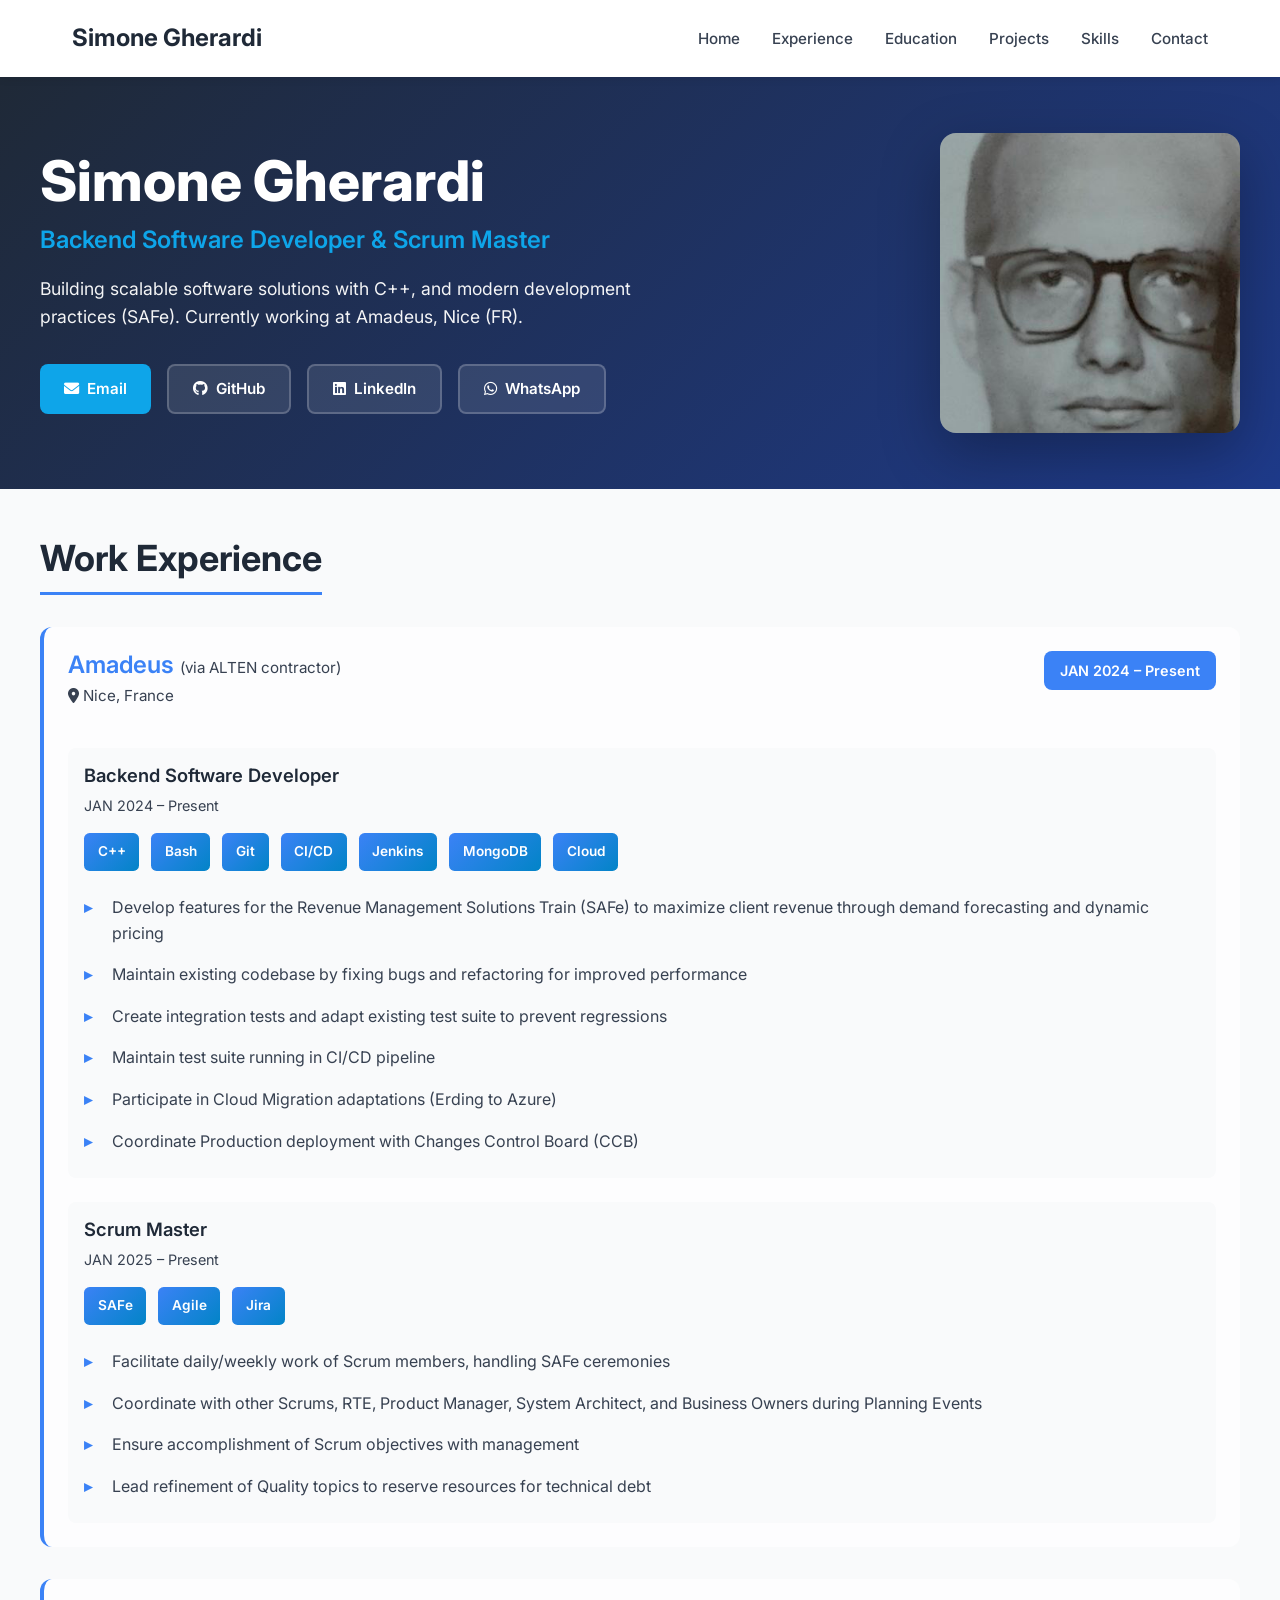
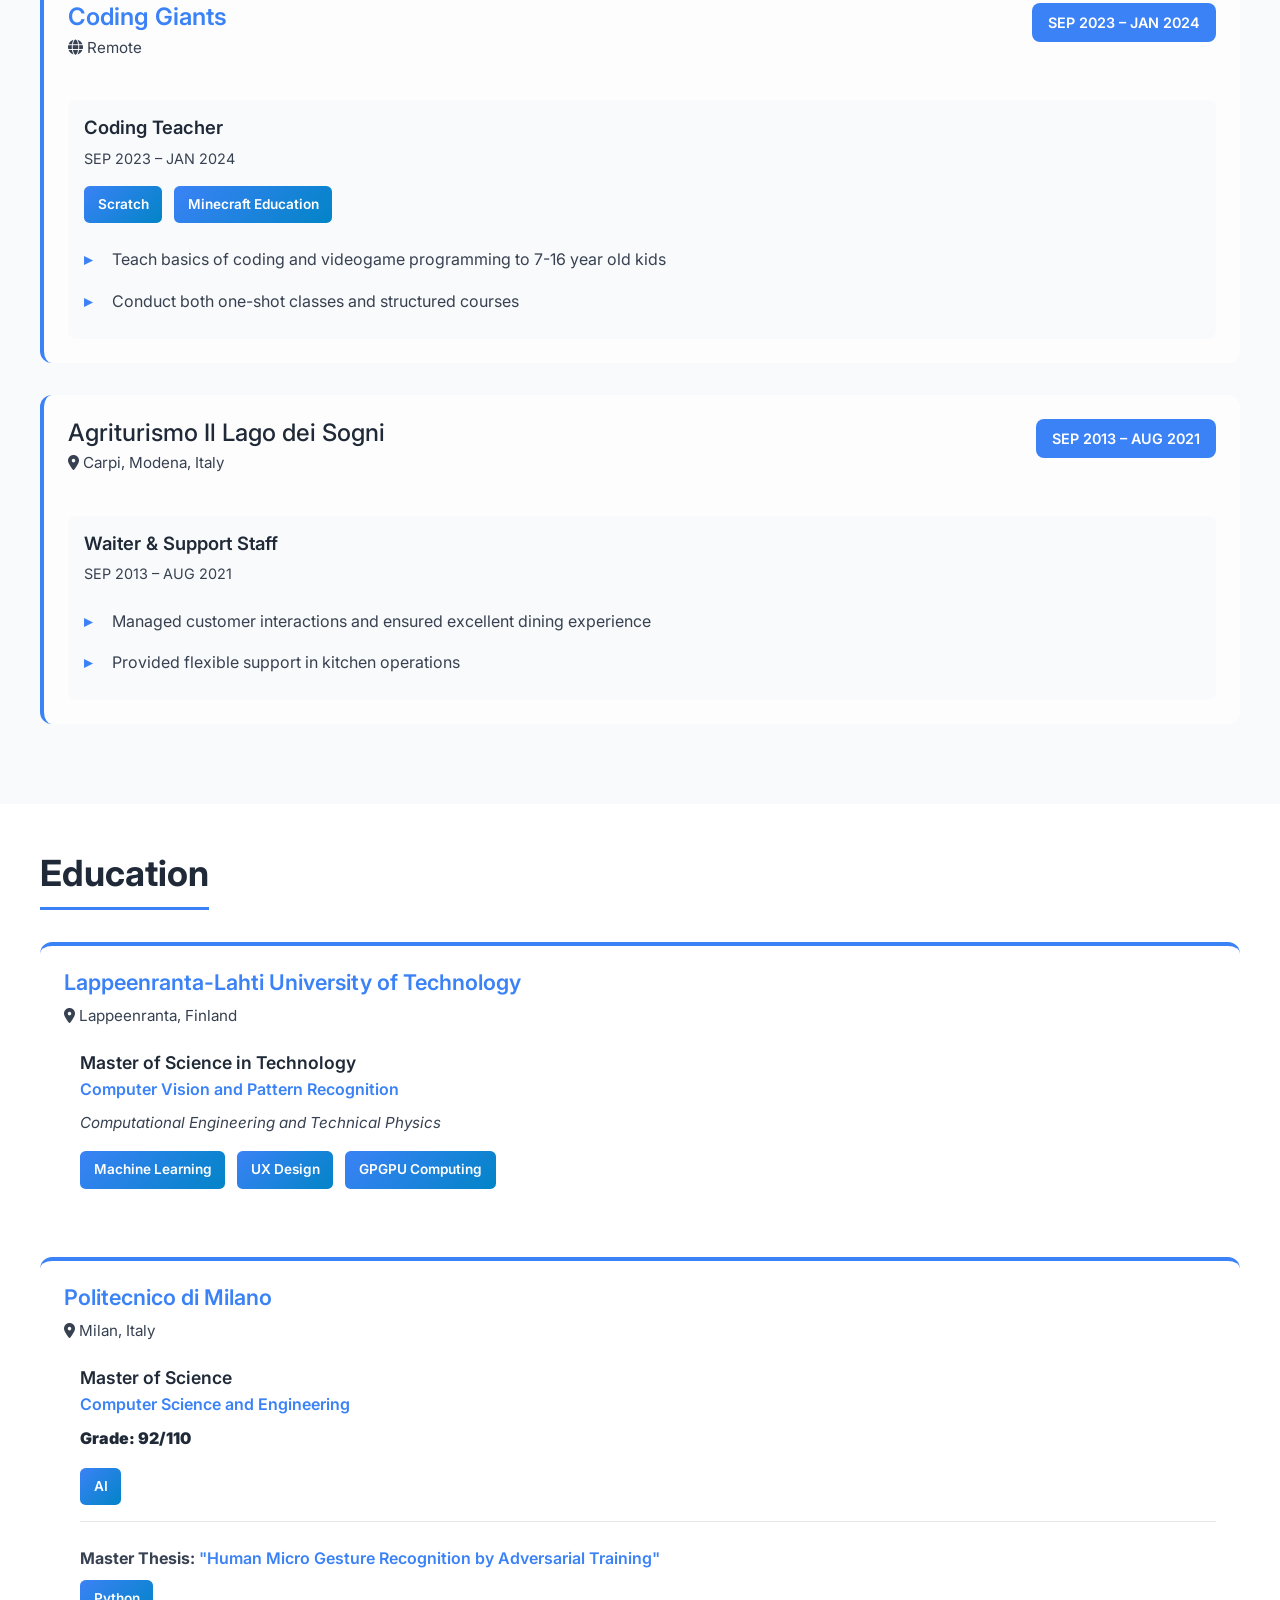
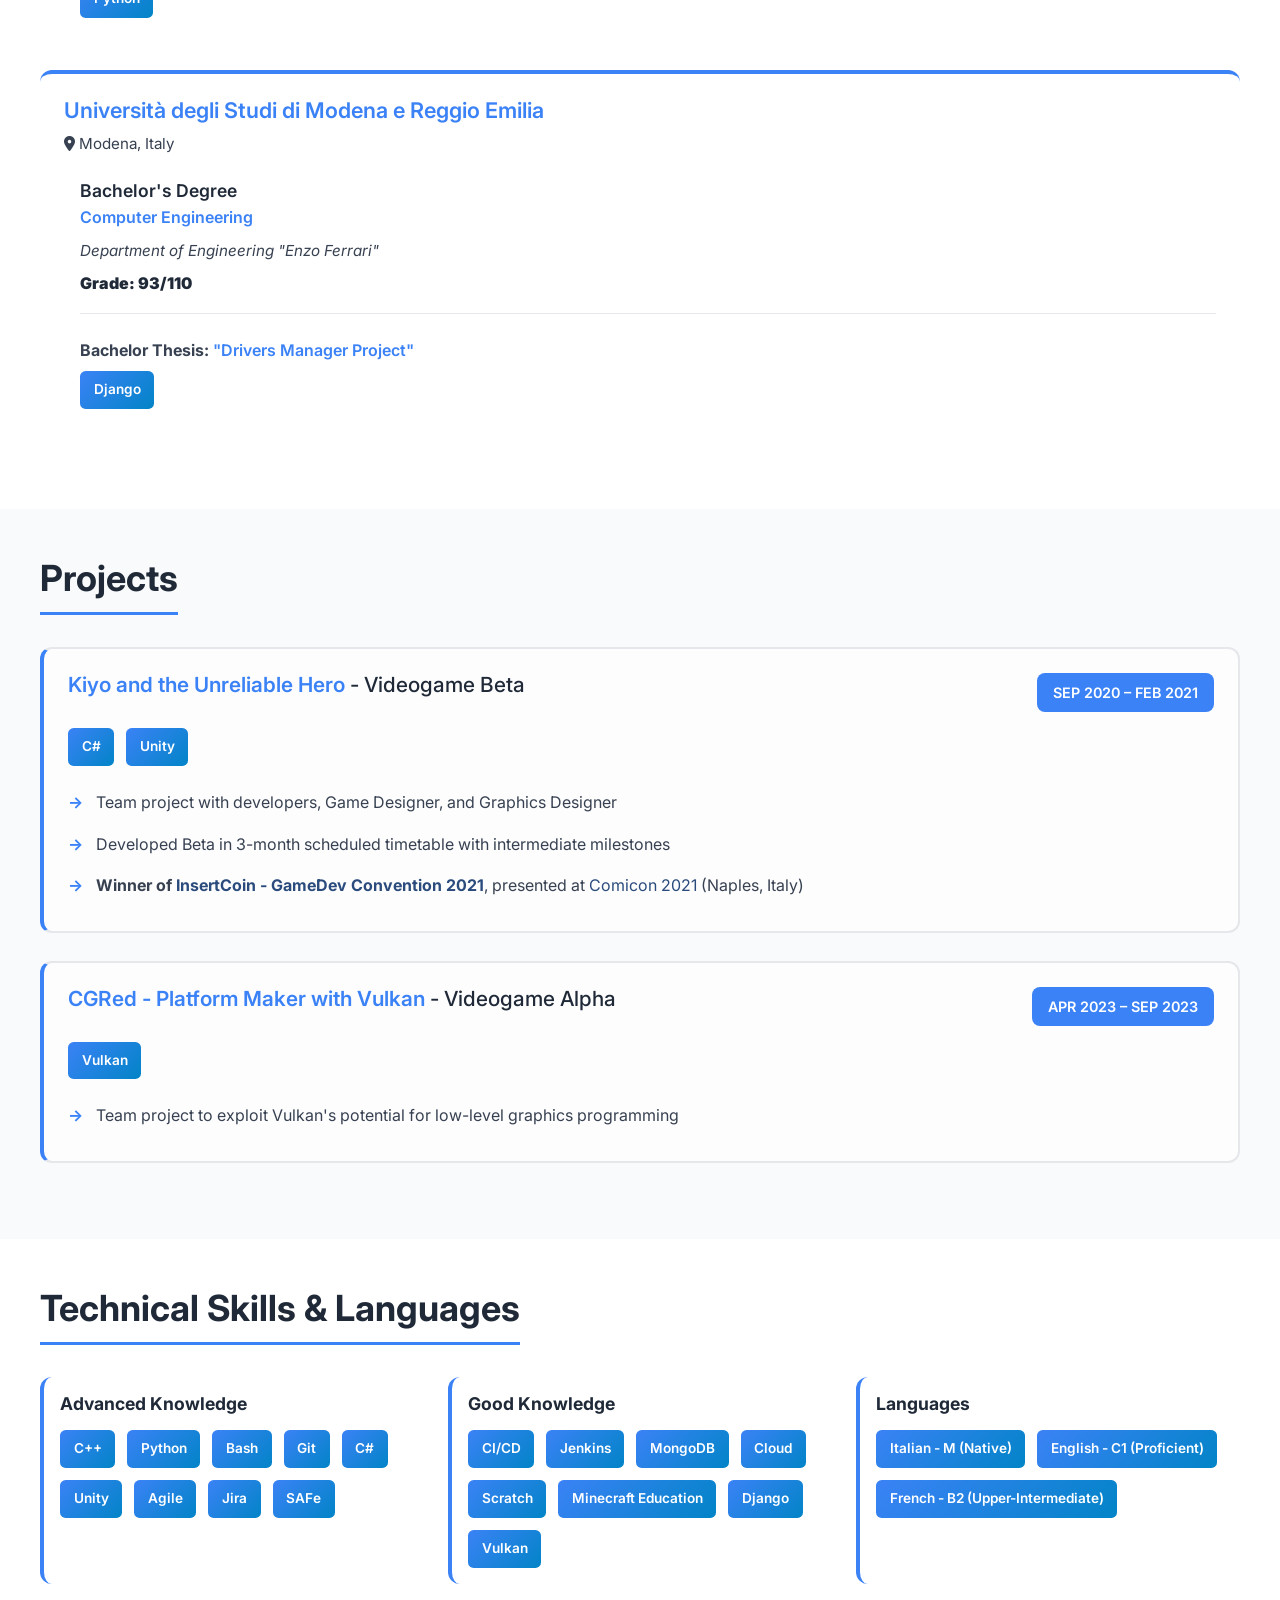
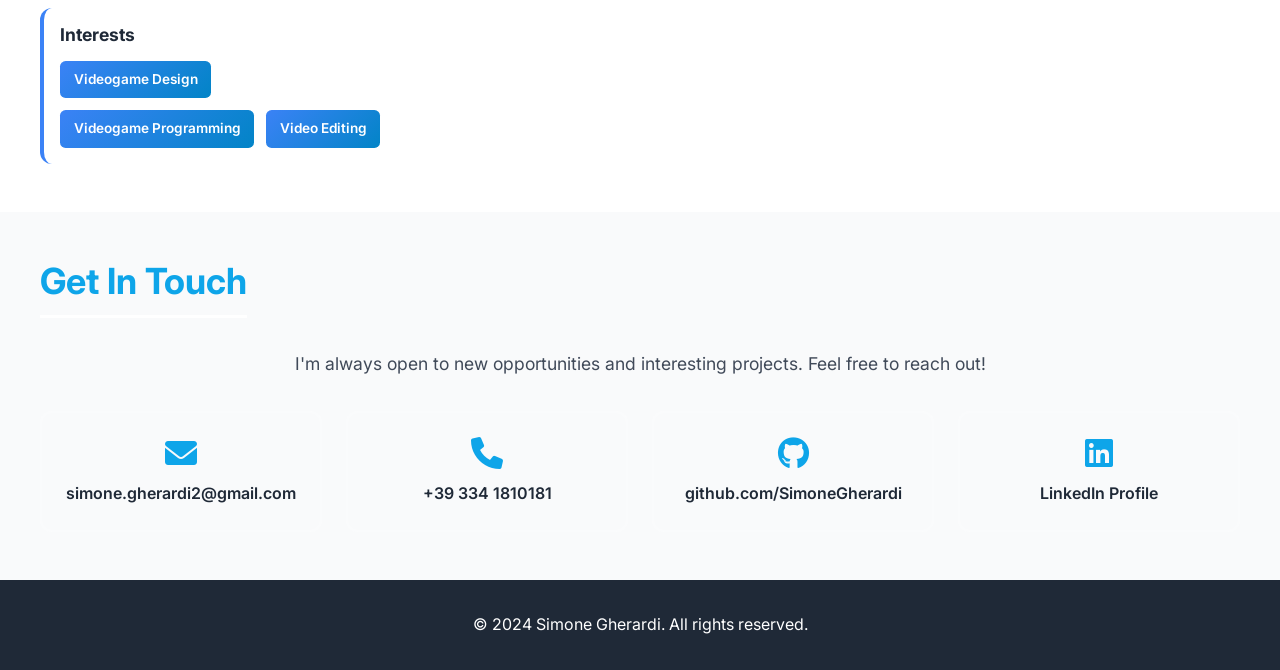
==== commit da0864a9: "change profile pic" ====
--- a/index.html
+++ b/index.html
@@ -62,7 +62,7 @@
                             </div>
                         </div>
                         <div class="hero-image">
-                            <img src="img/simone_profilecompressed.JPG" alt="Simone Gherardi">
+                            <img src="img/profile_pic_meme.jpg" alt="Simone Gherardi">
                         </div>
                     </div>
                 </div>
--- a/css/cv-style.css
+++ b/css/cv-style.css
@@ -87,7 +87,7 @@
 .cv-hero {
     background: linear-gradient(135deg, var(--primary-color) 0%, #1e3a8a 100%);
     color: var(--white);
-    padding: 6rem 2rem;
+    padding: 3.5rem 2rem;
 }
 
 .hero-content {
@@ -200,7 +200,7 @@
 
 /* Sections */
 .cv-section {
-    padding: 5rem 2rem;
+    padding: 3rem 2rem;
     background: var(--white);
 }
 
@@ -217,16 +217,16 @@
     font-size: 2.25rem;
     font-weight: 700;
     color: var(--primary-color);
-    margin-bottom: 3rem;
-    padding-bottom: 1rem;
+    margin-bottom: 2rem;
+    padding-bottom: 0.75rem;
     border-bottom: 3px solid var(--secondary-color);
     display: inline-block;
 }
 
 /* Work Experience */
 .experience-item {
-    margin-bottom: 3rem;
-    padding: 2rem;
+    margin-bottom: 2rem;
+    padding: 1.5rem;
     background: var(--white);
     border-radius: 0.75rem;
     border-left: 4px solid var(--secondary-color);
@@ -294,7 +294,7 @@
 }
 
 .role {
-    padding: 1.5rem;
+    padding: 1rem;
     background: var(--light-bg);
     border-radius: 0.5rem;
 }
@@ -335,8 +335,8 @@
 
 /* Education */
 .education-item {
-    margin-bottom: 2.5rem;
-    padding: 2rem;
+    margin-bottom: 1.75rem;
+    padding: 1.5rem;
     background: var(--white);
     border-radius: 0.75rem;
     border-top: 4px solid var(--secondary-color);
@@ -426,8 +426,8 @@
 
 /* Projects */
 .project-item {
-    margin-bottom: 2.5rem;
-    padding: 2rem;
+    margin-bottom: 1.75rem;
+    padding: 1.5rem;
     background: var(--white);
     border-radius: 0.75rem;
     border: 2px solid var(--border-color);
@@ -492,11 +492,11 @@
 .skills-grid {
     display: grid;
     grid-template-columns: repeat(auto-fit, minmax(300px, 1fr));
-    gap: 2rem;
+    gap: 1.5rem;
 }
 
 .skill-category {
-    padding: 1.5rem;
+    padding: 1rem;
     background: var(--white);
     border-radius: 0.75rem;
     border-left: 4px solid var(--secondary-color);
@@ -568,8 +568,8 @@
 .contact-links {
     display: grid;
     grid-template-columns: repeat(auto-fit, minmax(280px, 1fr));
-    gap: 2rem;
-    margin-top: 2rem;
+    gap: 1.5rem;
+    margin-top: 1.5rem;
 }
 
 .contact-link {
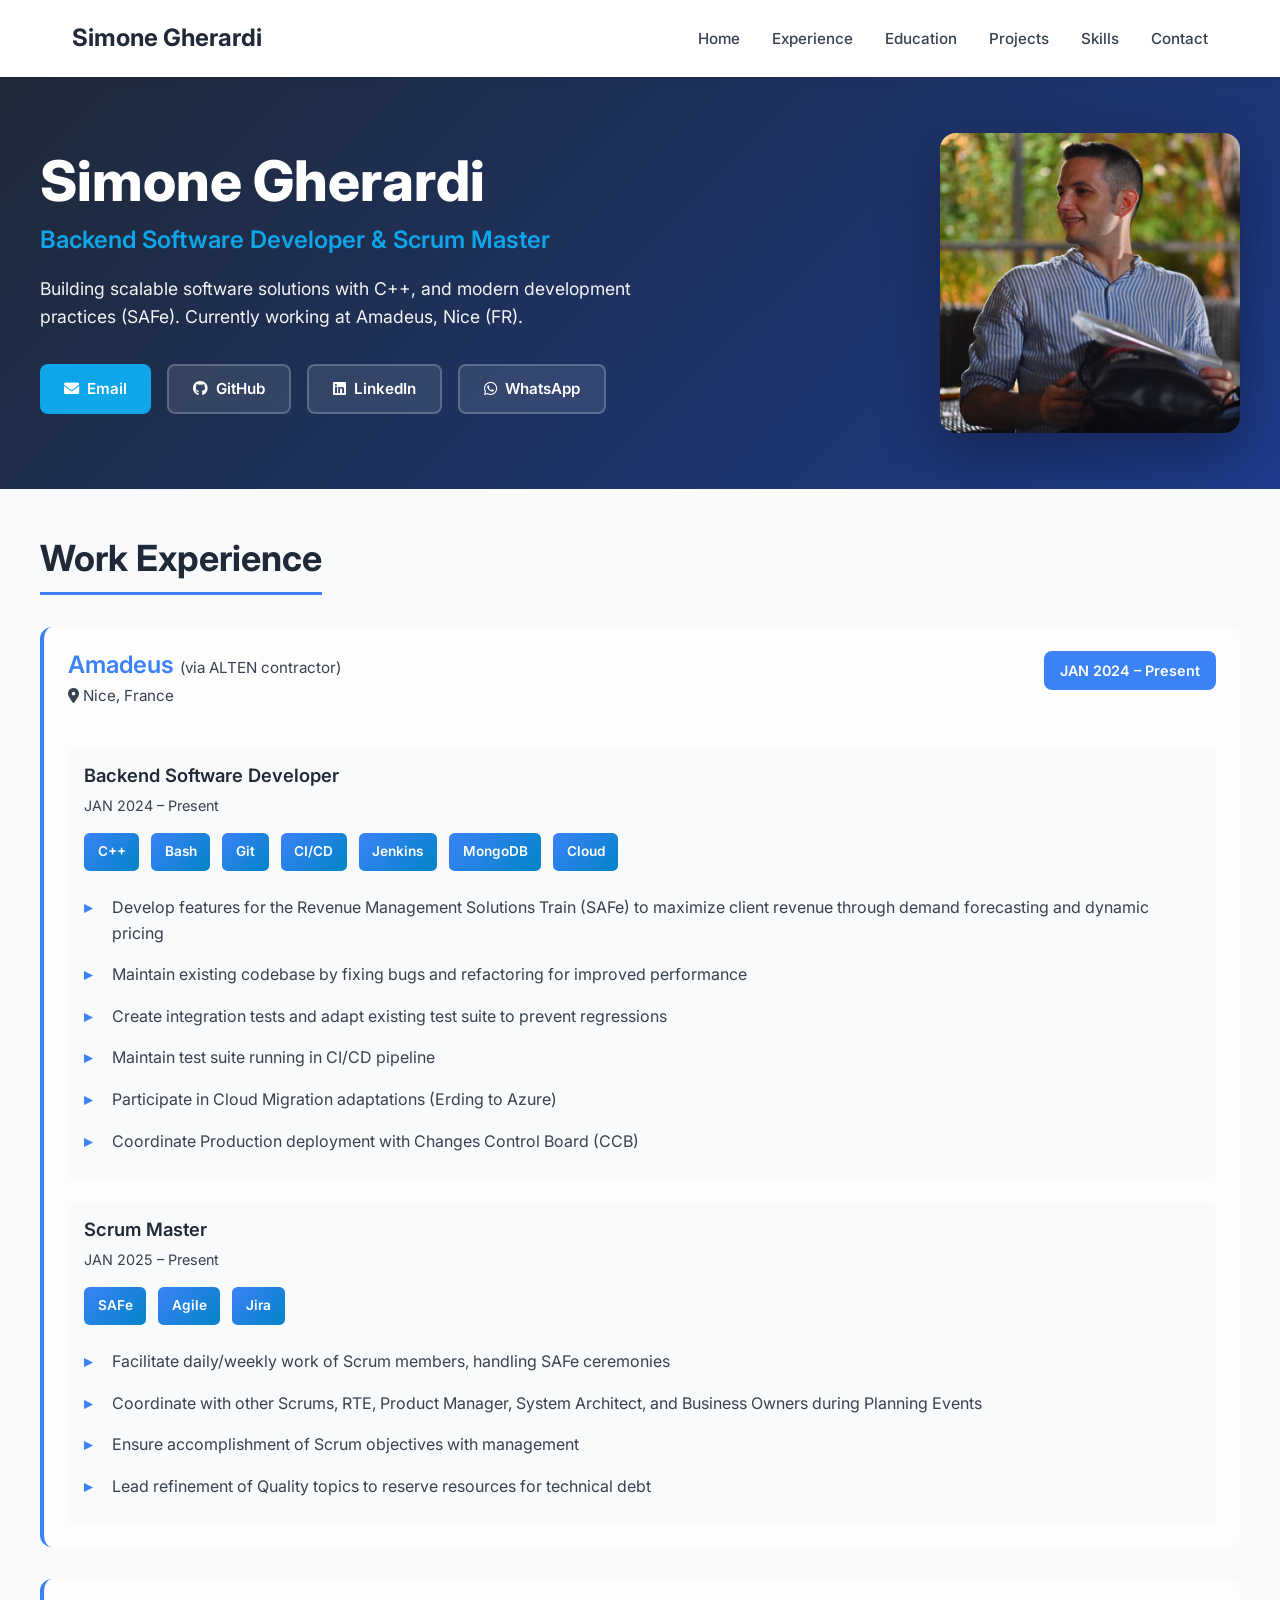
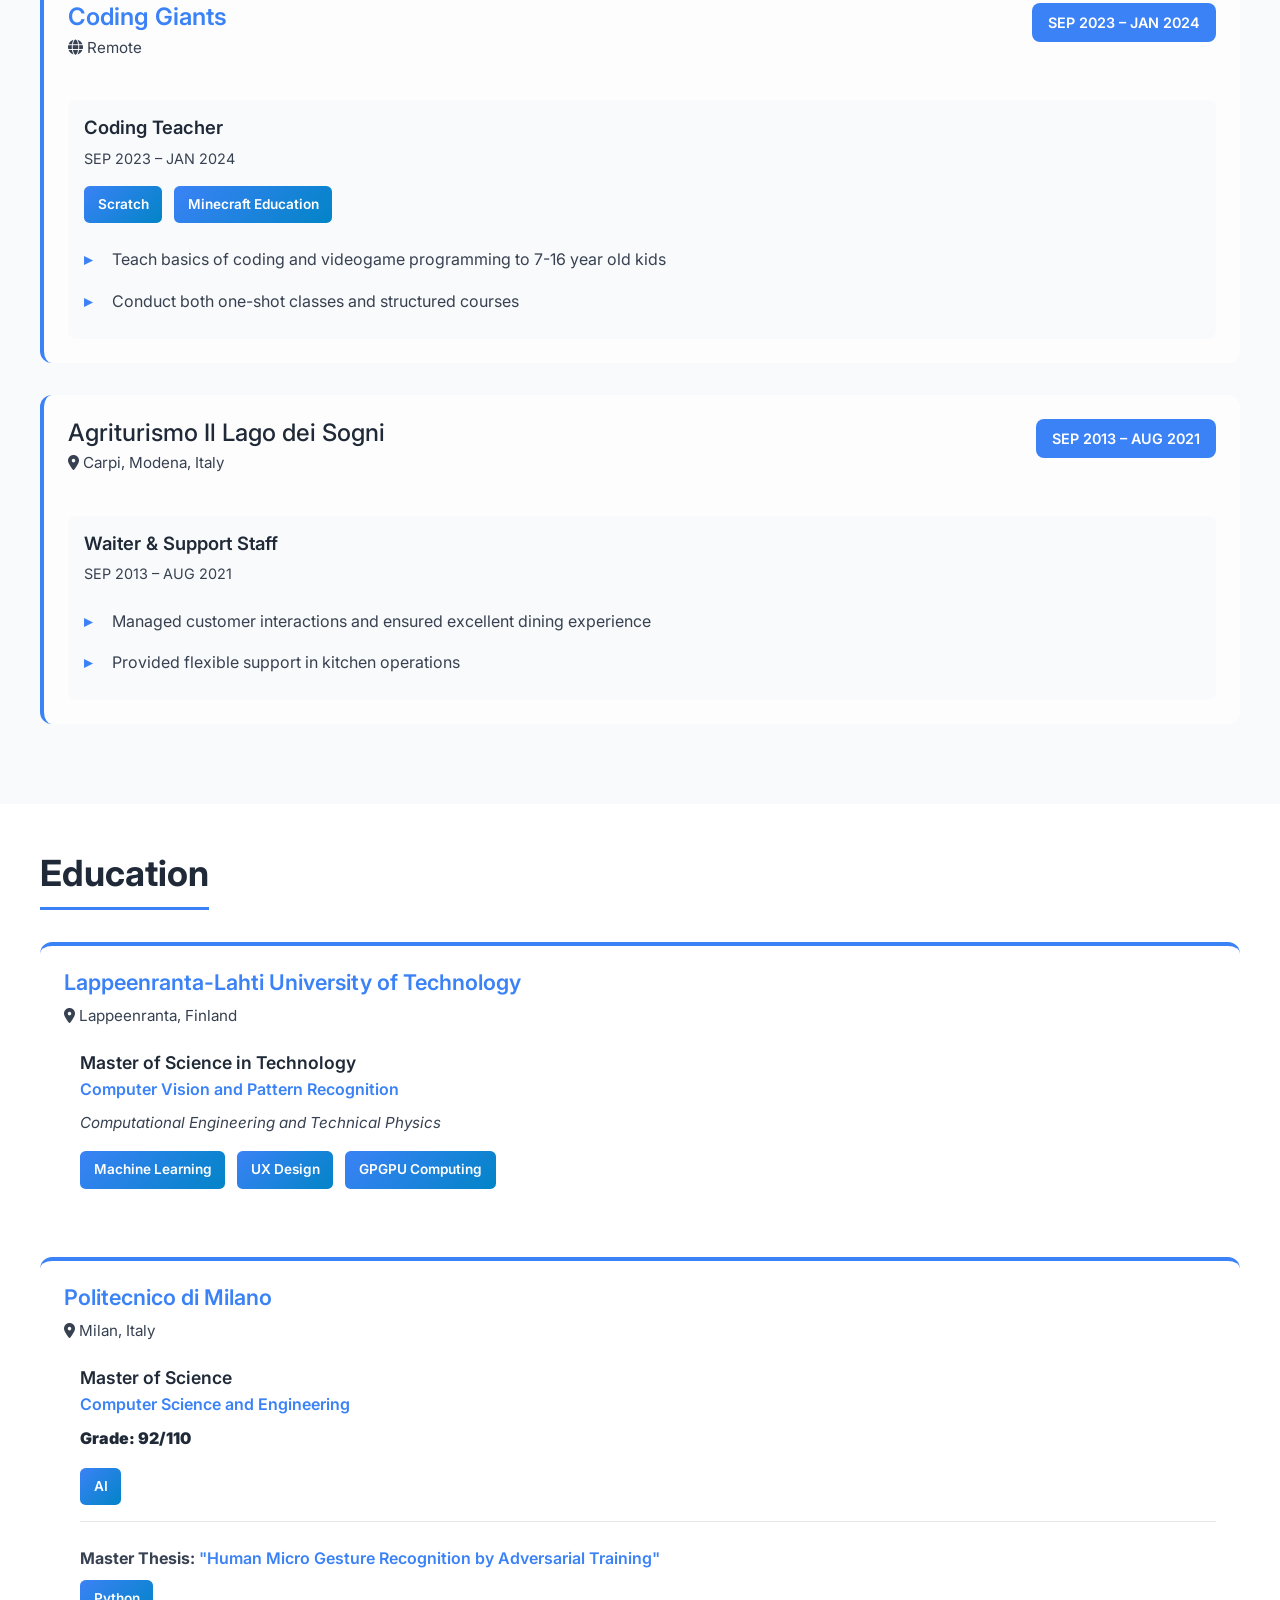
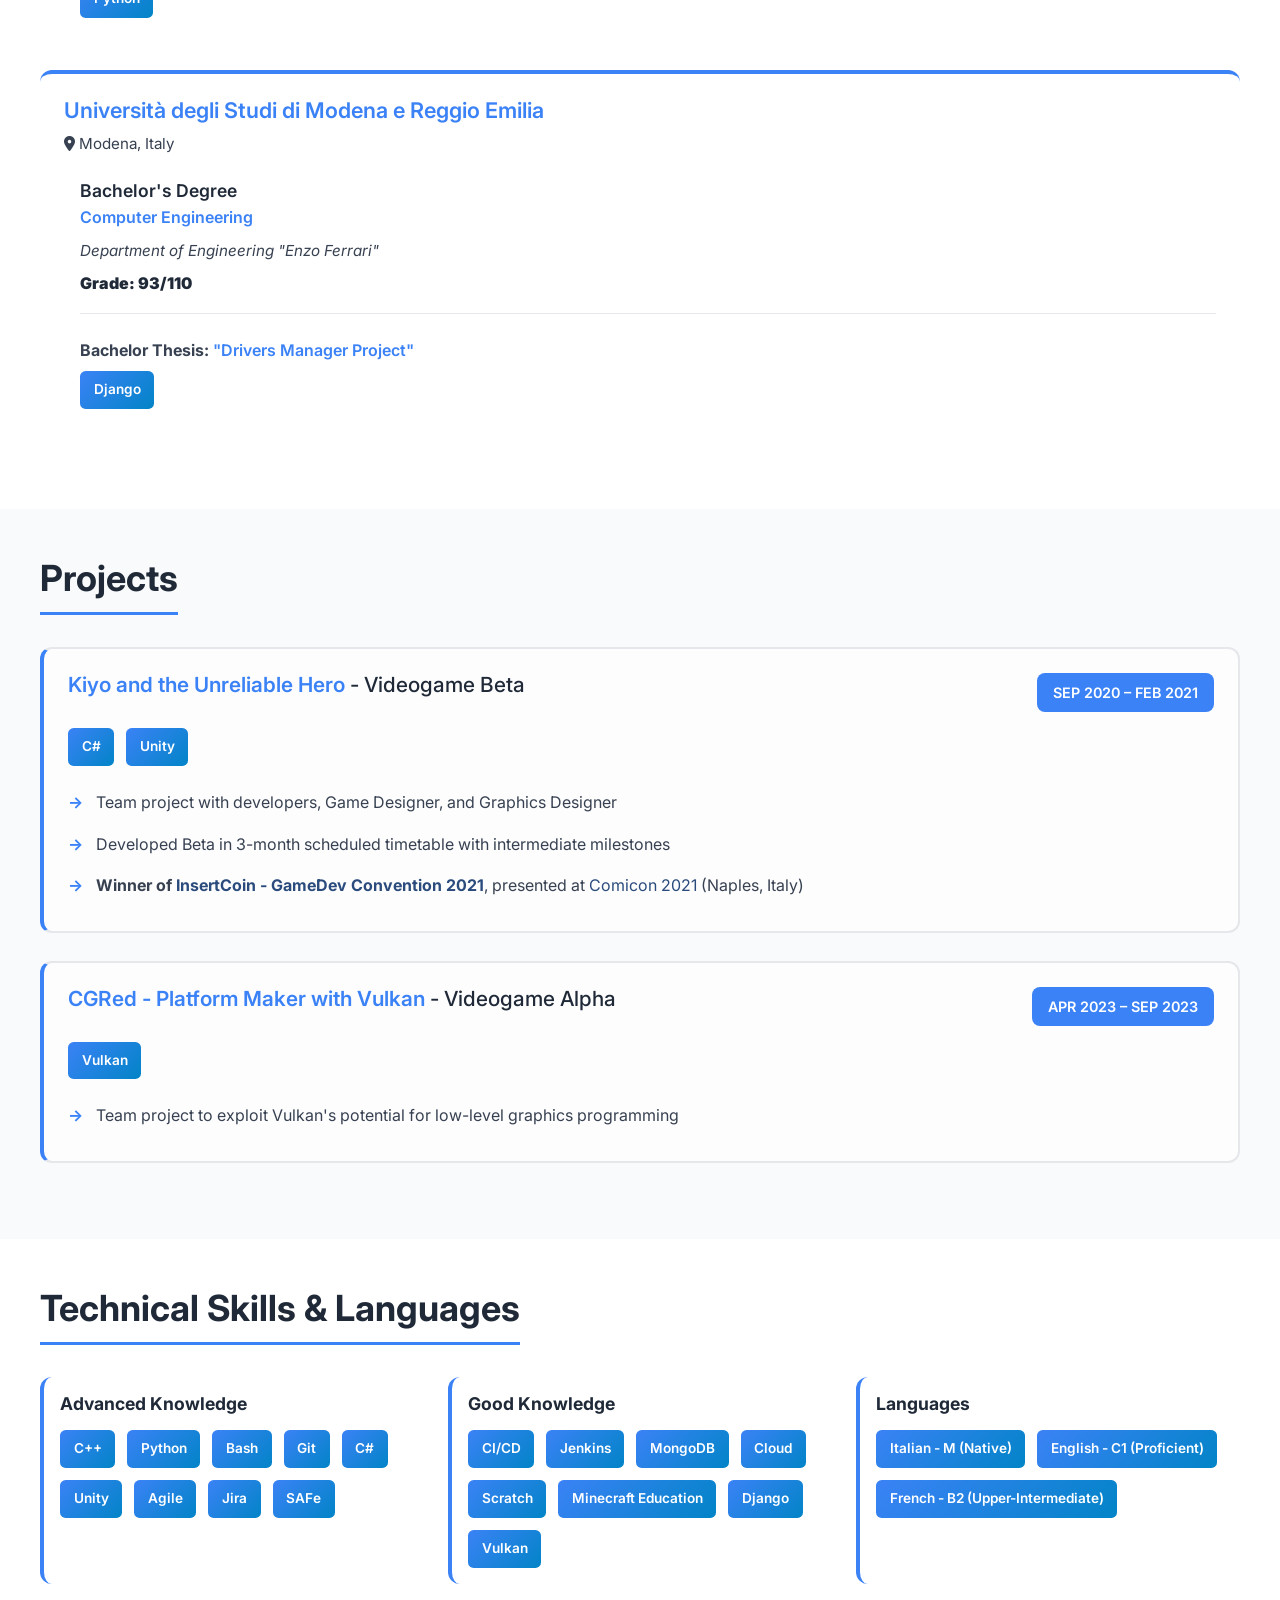
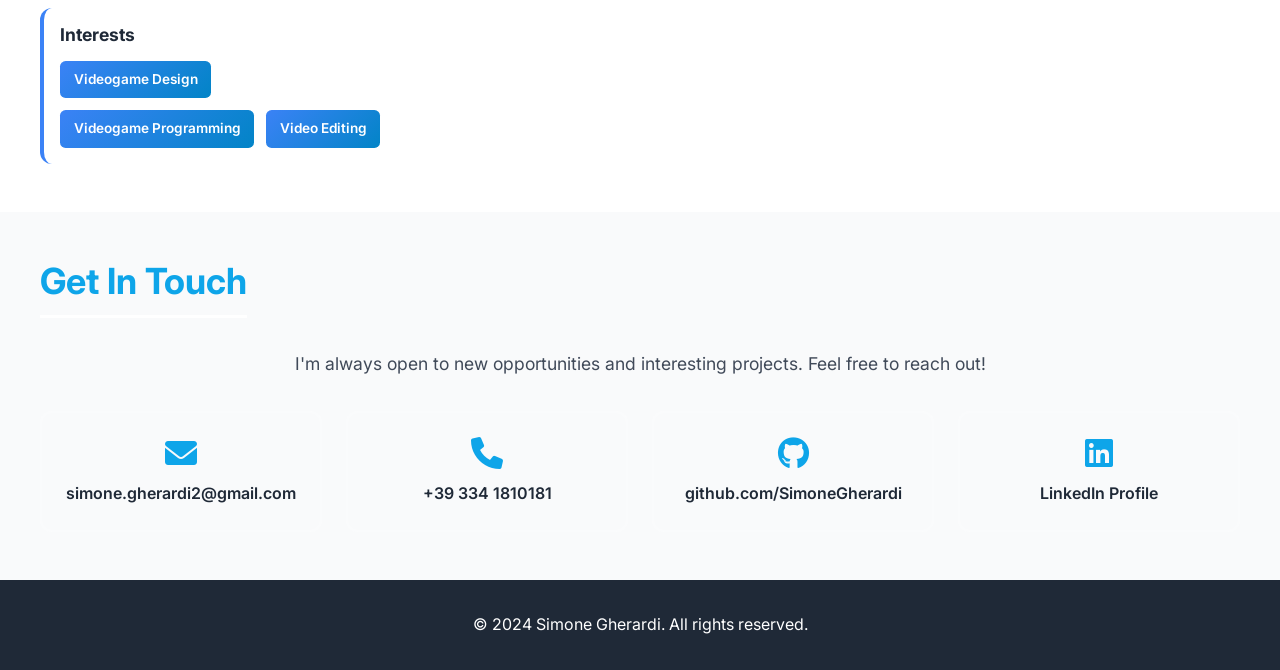
==== commit 0dd8aea2: "rechange pic" ====
--- a/index.html
+++ b/index.html
@@ -62,7 +62,7 @@
                             </div>
                         </div>
                         <div class="hero-image">
-                            <img src="img/profile_pic_meme.jpg" alt="Simone Gherardi">
+                            <img src="img/simone_profilecompressed.JPG" alt="Simone Gherardi">
                         </div>
                     </div>
                 </div>
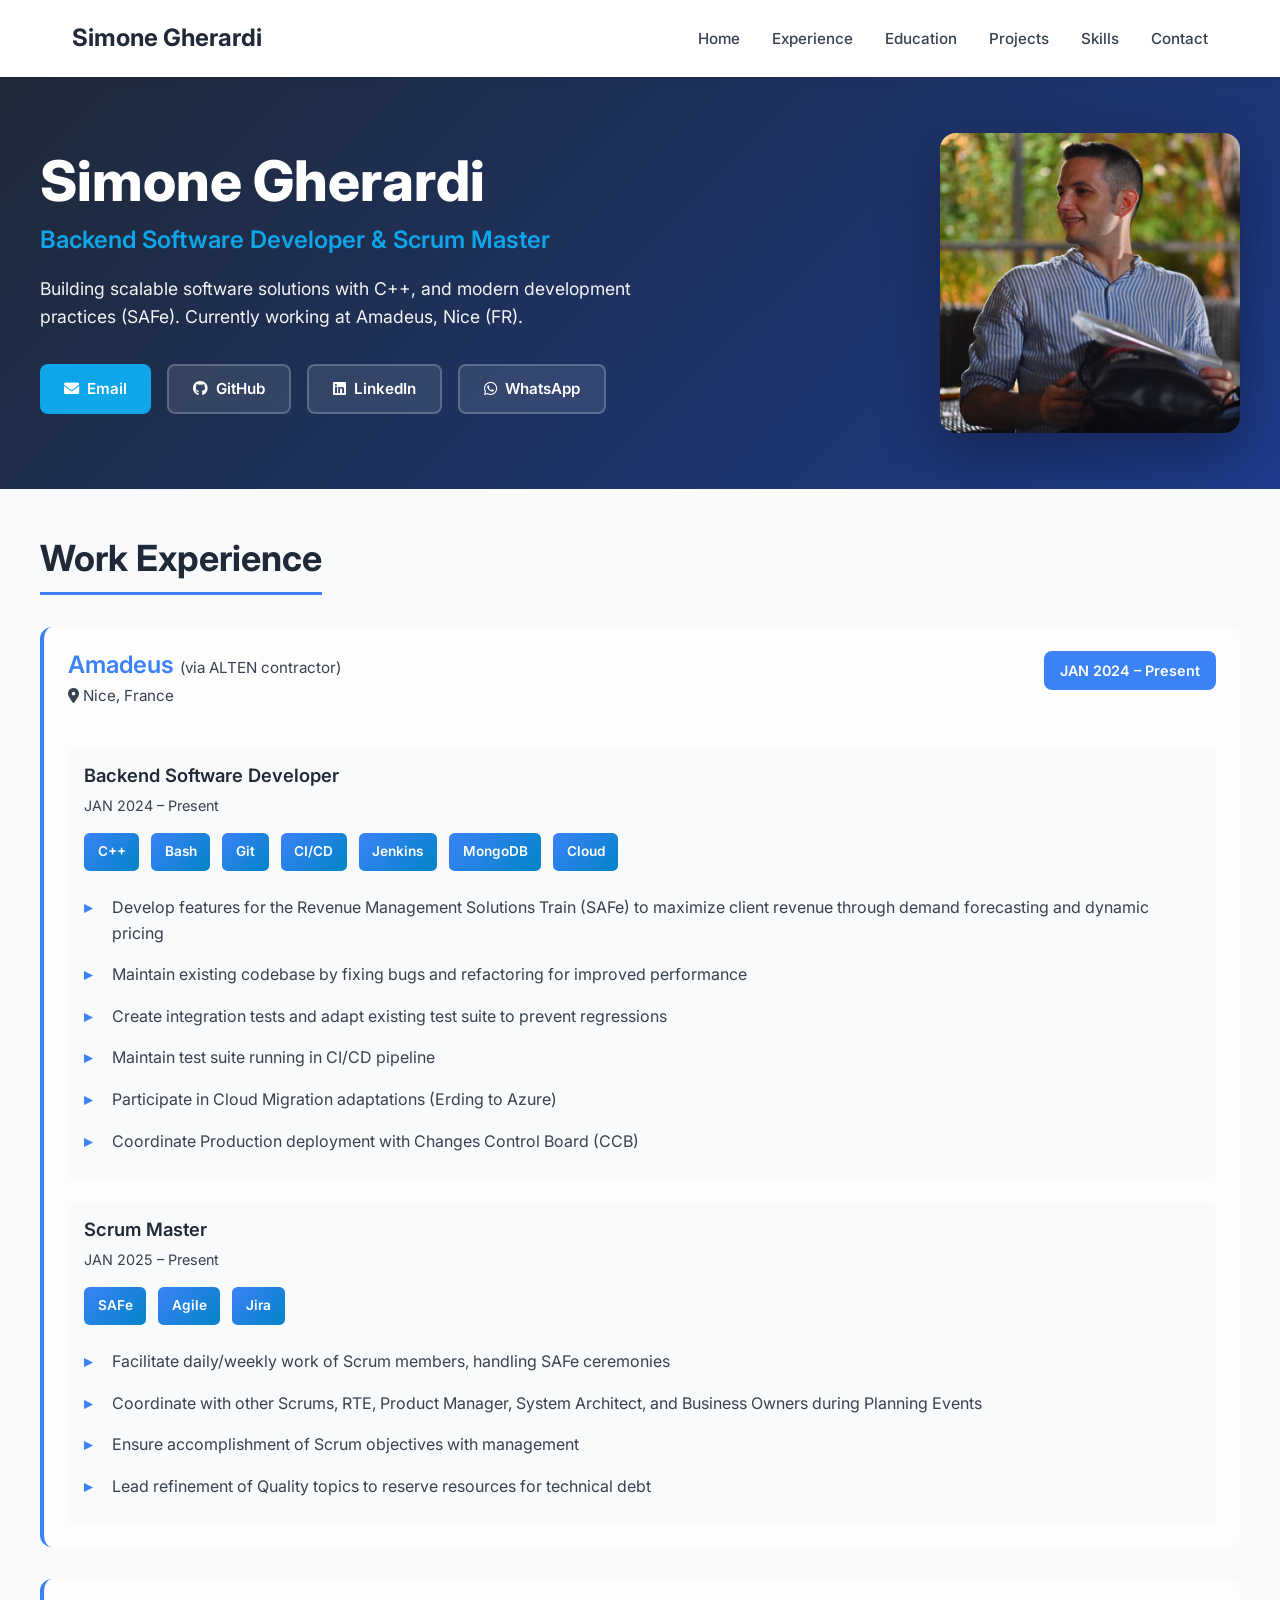
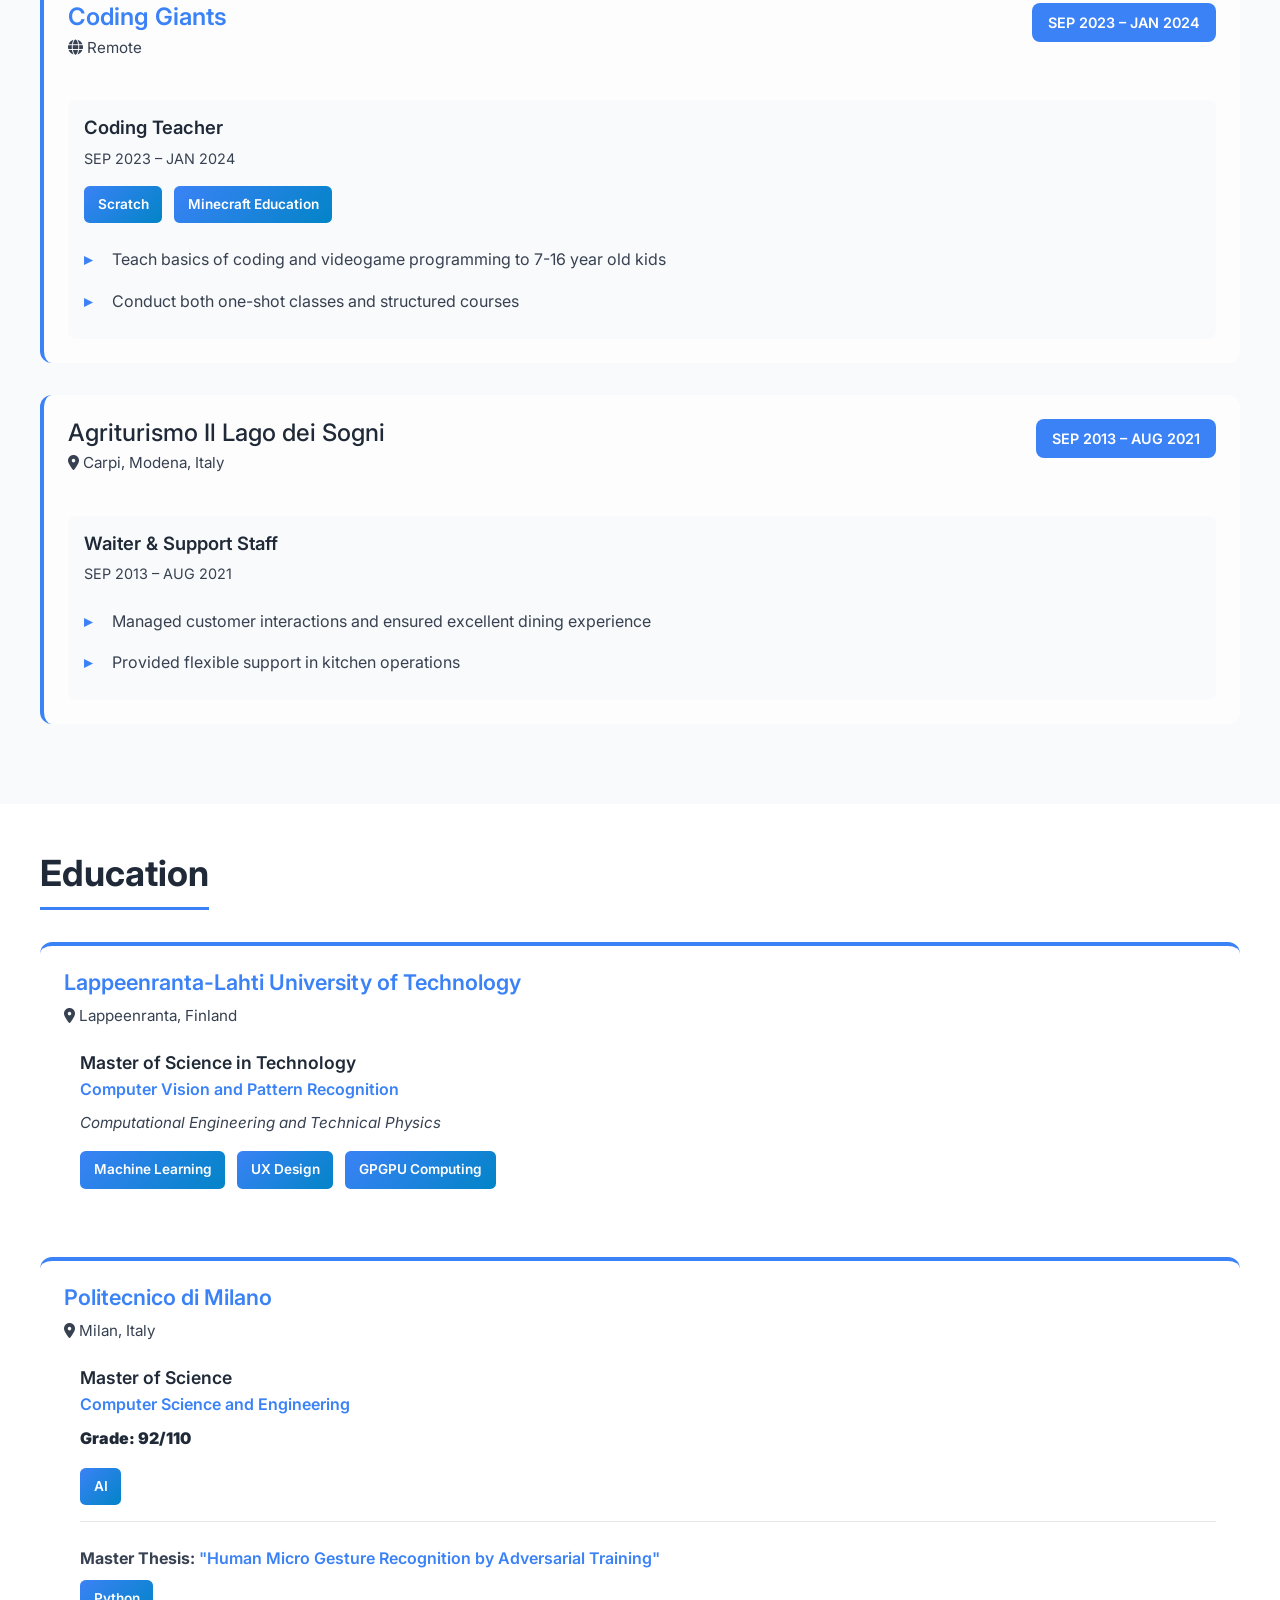
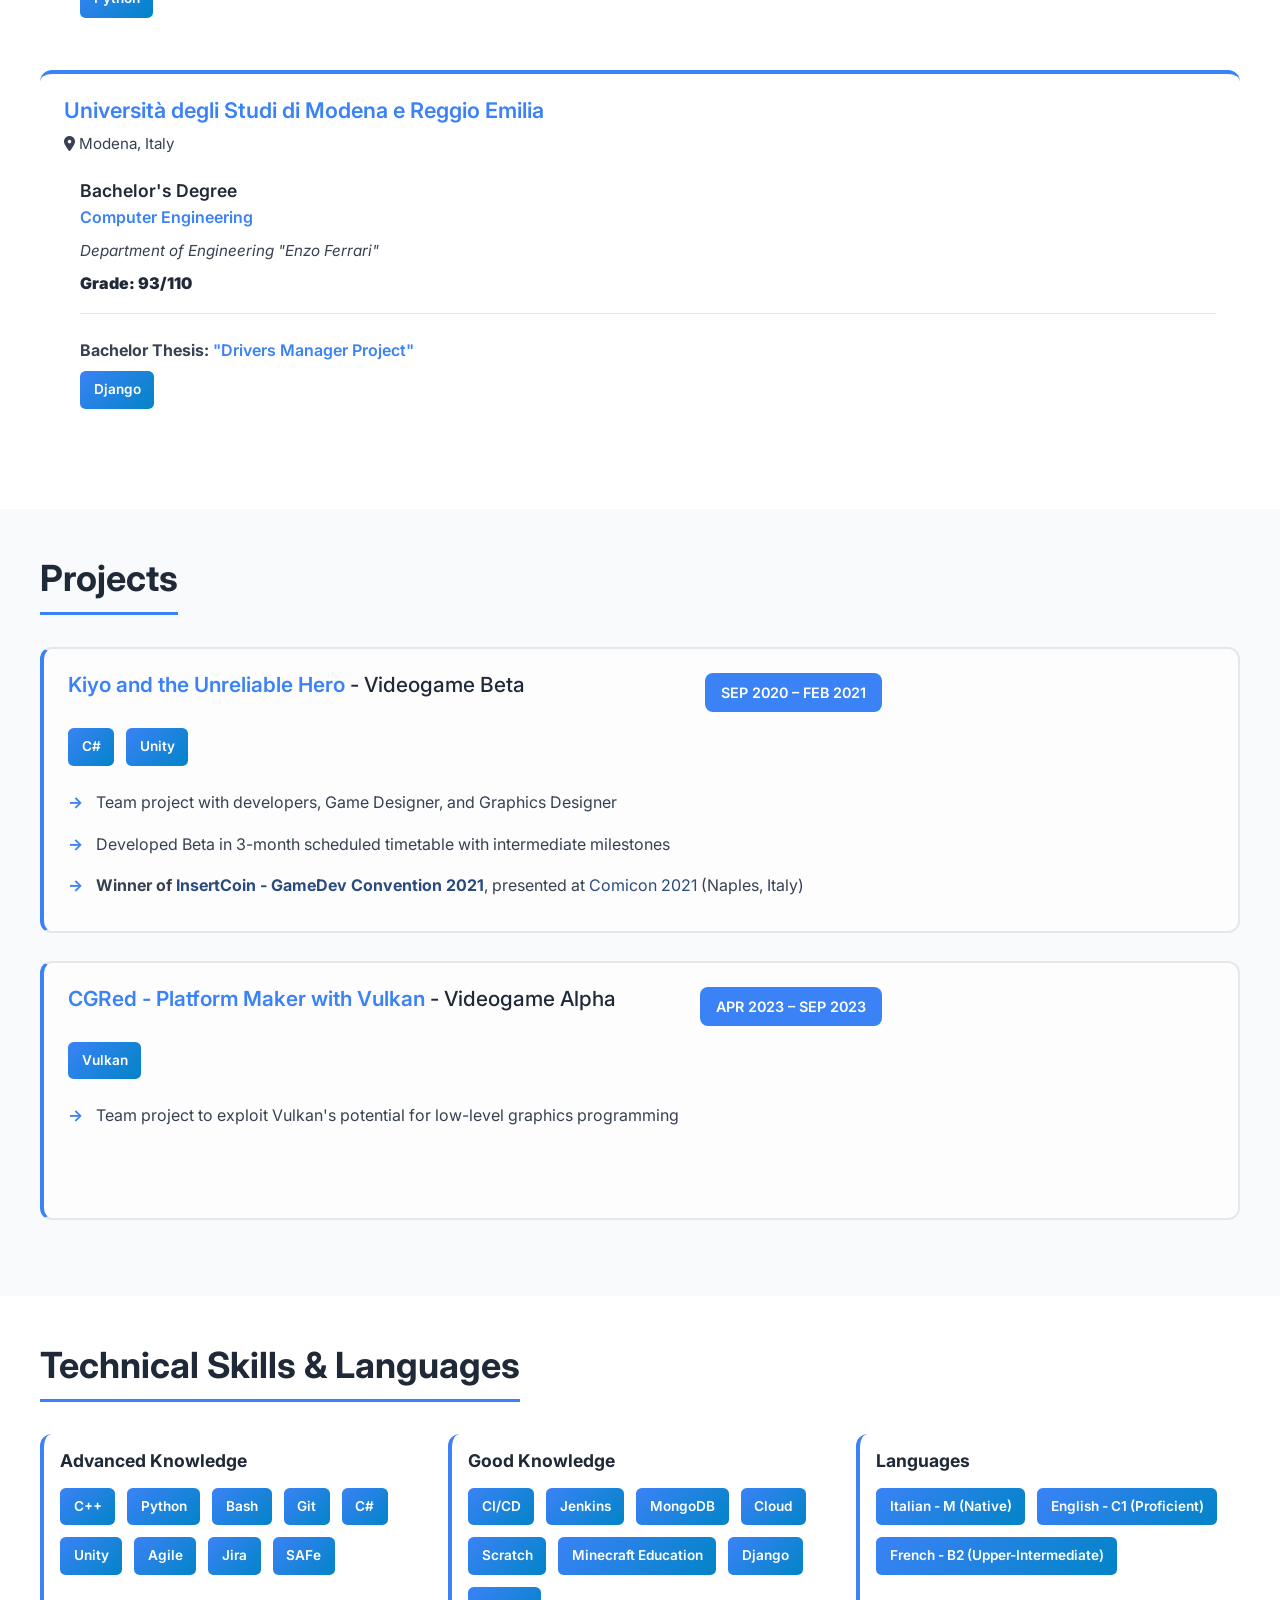
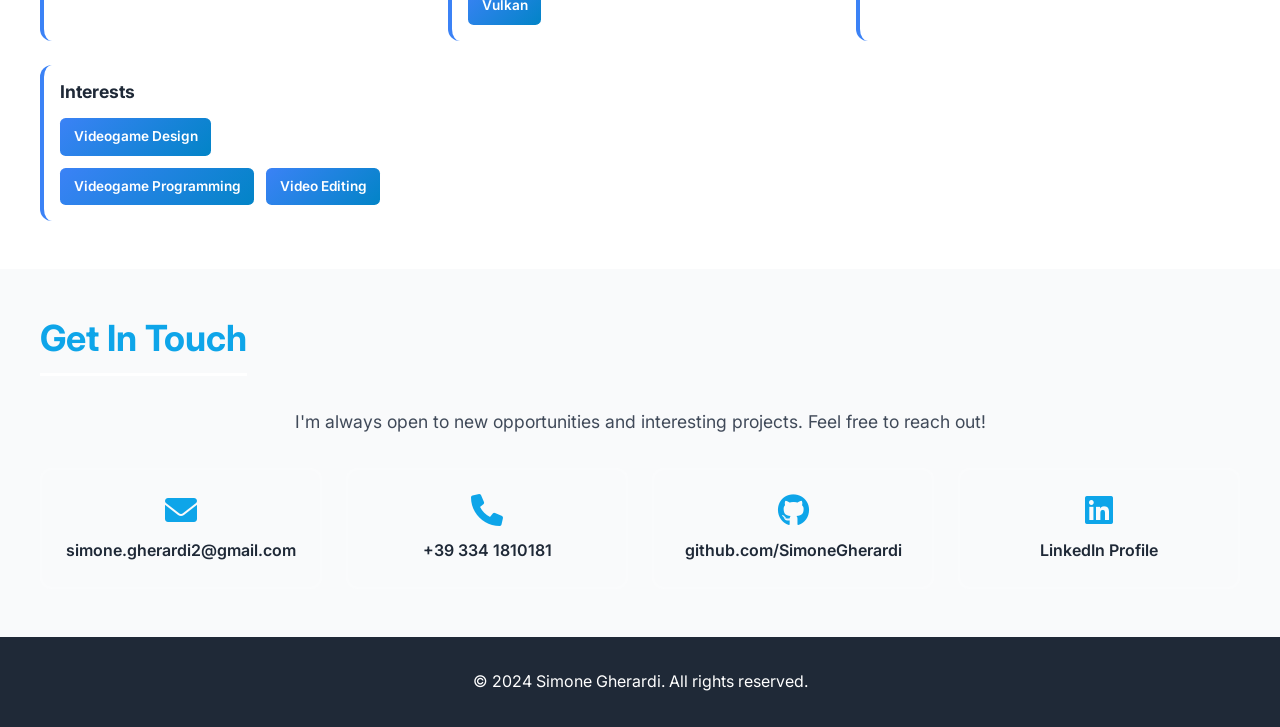
==== commit 8a4c42c4: "adding embedde videos" ====
--- a/index.html
+++ b/index.html
@@ -233,32 +233,46 @@
                     <h2 class="section-title">Projects</h2>
                     
                     <div class="project-item">
-                        <div class="project-header">
-                            <h3><a href="https://polimi-game-collective.itch.io/kiyo-and-the-unreliable-hero" target="_blank">Kiyo and the Unreliable Hero</a> - Videogame Beta</h3>
-                            <span class="date-range">SEP 2020 – FEB 2021</span>
-                        </div>
-                        <div class="tags">
-                            <span class="tag">C#</span>
-                            <span class="tag">Unity</span>
-                        </div>
-                        <ul class="project-details">
-                            <li>Team project with developers, Game Designer, and Graphics Designer</li>
-                            <li>Developed Beta in 3-month scheduled timetable with intermediate milestones</li>
-                            <li><strong>Winner of <a href="https://insertcoin.isas.academy/game-design-challenge/" target="_blank">InsertCoin - GameDev Convention 2021</a></strong>, presented at <a href="https://www.comicon.it/" target="_blank">Comicon 2021</a> (Naples, Italy)</li>
-                        </ul>
+                        <div class="project-content">
+                            <div class="project-text">
+                                <div class="project-header">
+                                    <h3><a href="https://polimi-game-collective.itch.io/kiyo-and-the-unreliable-hero" target="_blank">Kiyo and the Unreliable Hero</a> - Videogame Beta</h3>
+                                    <span class="date-range">SEP 2020 – FEB 2021</span>
+                                </div>
+                                <div class="tags">
+                                    <span class="tag">C#</span>
+                                    <span class="tag">Unity</span>
+                                </div>
+                                <ul class="project-details">
+                                    <li>Team project with developers, Game Designer, and Graphics Designer</li>
+                                    <li>Developed Beta in 3-month scheduled timetable with intermediate milestones</li>
+                                    <li><strong>Winner of <a href="https://insertcoin.isas.academy/game-design-challenge/" target="_blank">InsertCoin - GameDev Convention 2021</a></strong>, presented at <a href="https://www.comicon.it/" target="_blank">Comicon 2021</a> (Naples, Italy)</li>
+                                </ul>
+                            </div>
+                            <div class="project-video-small">
+                                <iframe width="100%" height="200" src="https://www.youtube.com/embed/6xnUnyadMl4" title="Kiyo and the Unreliable Hero Gameplay" frameborder="0" allow="accelerometer; autoplay; clipboard-write; encrypted-media; gyroscope; picture-in-picture" allowfullscreen></iframe>
+                            </div>
+                        </div>
                     </div>
 
                     <div class="project-item">
-                        <div class="project-header">
-                            <h3><a href="https://youtu.be/1tNf1K6NSZ0" target="_blank">CGRed - Platform Maker with Vulkan</a> - Videogame Alpha</h3>
-                            <span class="date-range">APR 2023 – SEP 2023</span>
-                        </div>
-                        <div class="tags">
-                            <span class="tag">Vulkan</span>
-                        </div>
-                        <ul class="project-details">
-                            <li>Team project to exploit Vulkan's potential for low-level graphics programming</li>
-                        </ul>
+                        <div class="project-content">
+                            <div class="project-text">
+                                <div class="project-header">
+                                    <h3><a href="https://youtu.be/1tNf1K6NSZ0" target="_blank">CGRed - Platform Maker with Vulkan</a> - Videogame Alpha</h3>
+                                    <span class="date-range">APR 2023 – SEP 2023</span>
+                                </div>
+                                <div class="tags">
+                                    <span class="tag">Vulkan</span>
+                                </div>
+                                <ul class="project-details">
+                                    <li>Team project to exploit Vulkan's potential for low-level graphics programming</li>
+                                </ul>
+                            </div>
+                            <div class="project-video-small">
+                                <iframe width="100%" height="200" src="https://www.youtube.com/embed/1tNf1K6NSZ0" title="CGRed - Platform Maker with Vulkan" frameborder="0" allow="accelerometer; autoplay; clipboard-write; encrypted-media; gyroscope; picture-in-picture" allowfullscreen></iframe>
+                            </div>
+                        </div>
                     </div>
                 </div>
             </section>
--- a/css/cv-style.css
+++ b/css/cv-style.css
@@ -488,6 +488,32 @@
     font-weight: bold;
 }
 
+.project-video {
+    margin-top: 1.5rem;
+    border-radius: 0.5rem;
+    overflow: hidden;
+}
+
+.project-video iframe {
+    display: block;
+}
+
+.project-content {
+    display: flex;
+    gap: 2rem;
+    align-items: flex-start;
+}
+
+.project-text {
+    flex: 1;
+}
+
+.project-video-small {
+    flex: 0 0 300px;
+    border-radius: 0.5rem;
+    overflow: hidden;
+}
+
 /* Skills */
 .skills-grid {
     display: grid;
@@ -638,6 +664,16 @@
         height: 200px;
     }
     
+    .project-content {
+        flex-direction: column;
+        gap: 1.5rem;
+    }
+    
+    .project-video-small {
+        flex: 1 0 auto;
+        width: 100%;
+    }
+    
     .cv-section {
         padding: 3rem 1.5rem;
     }
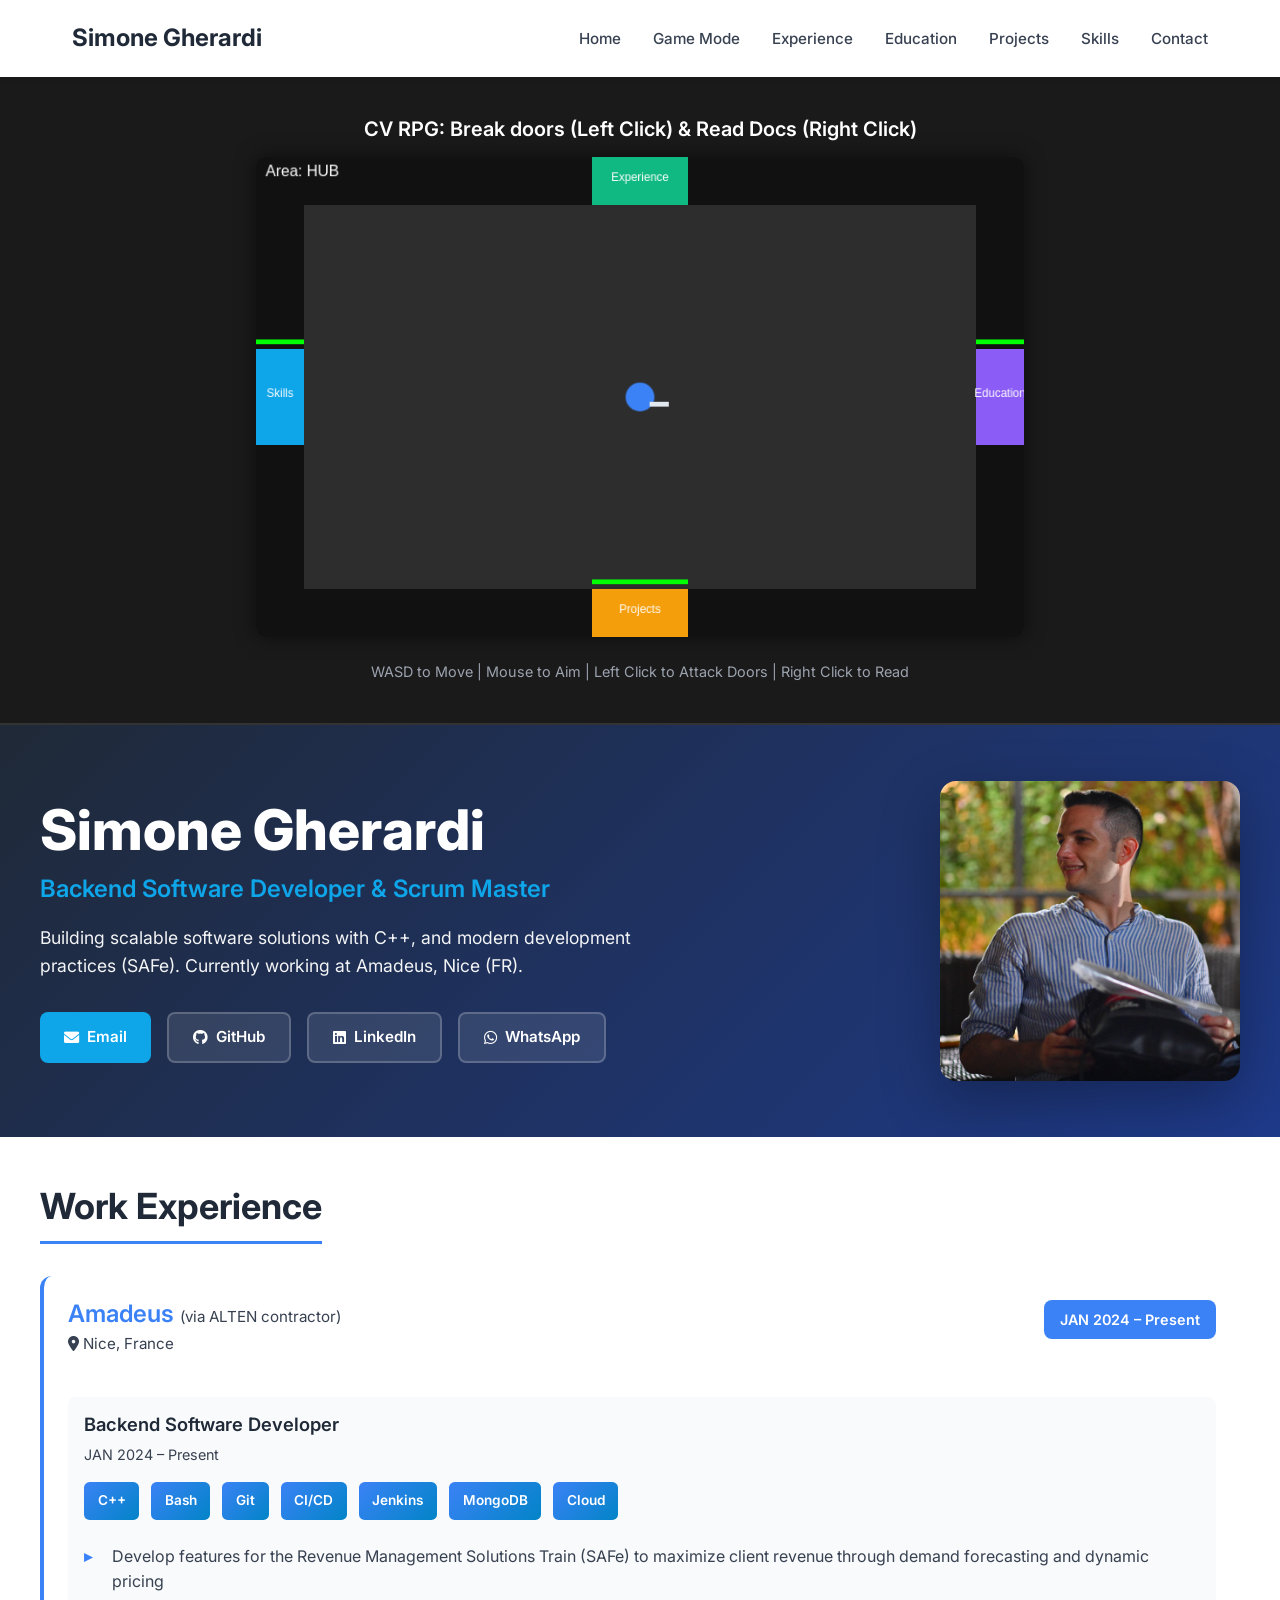
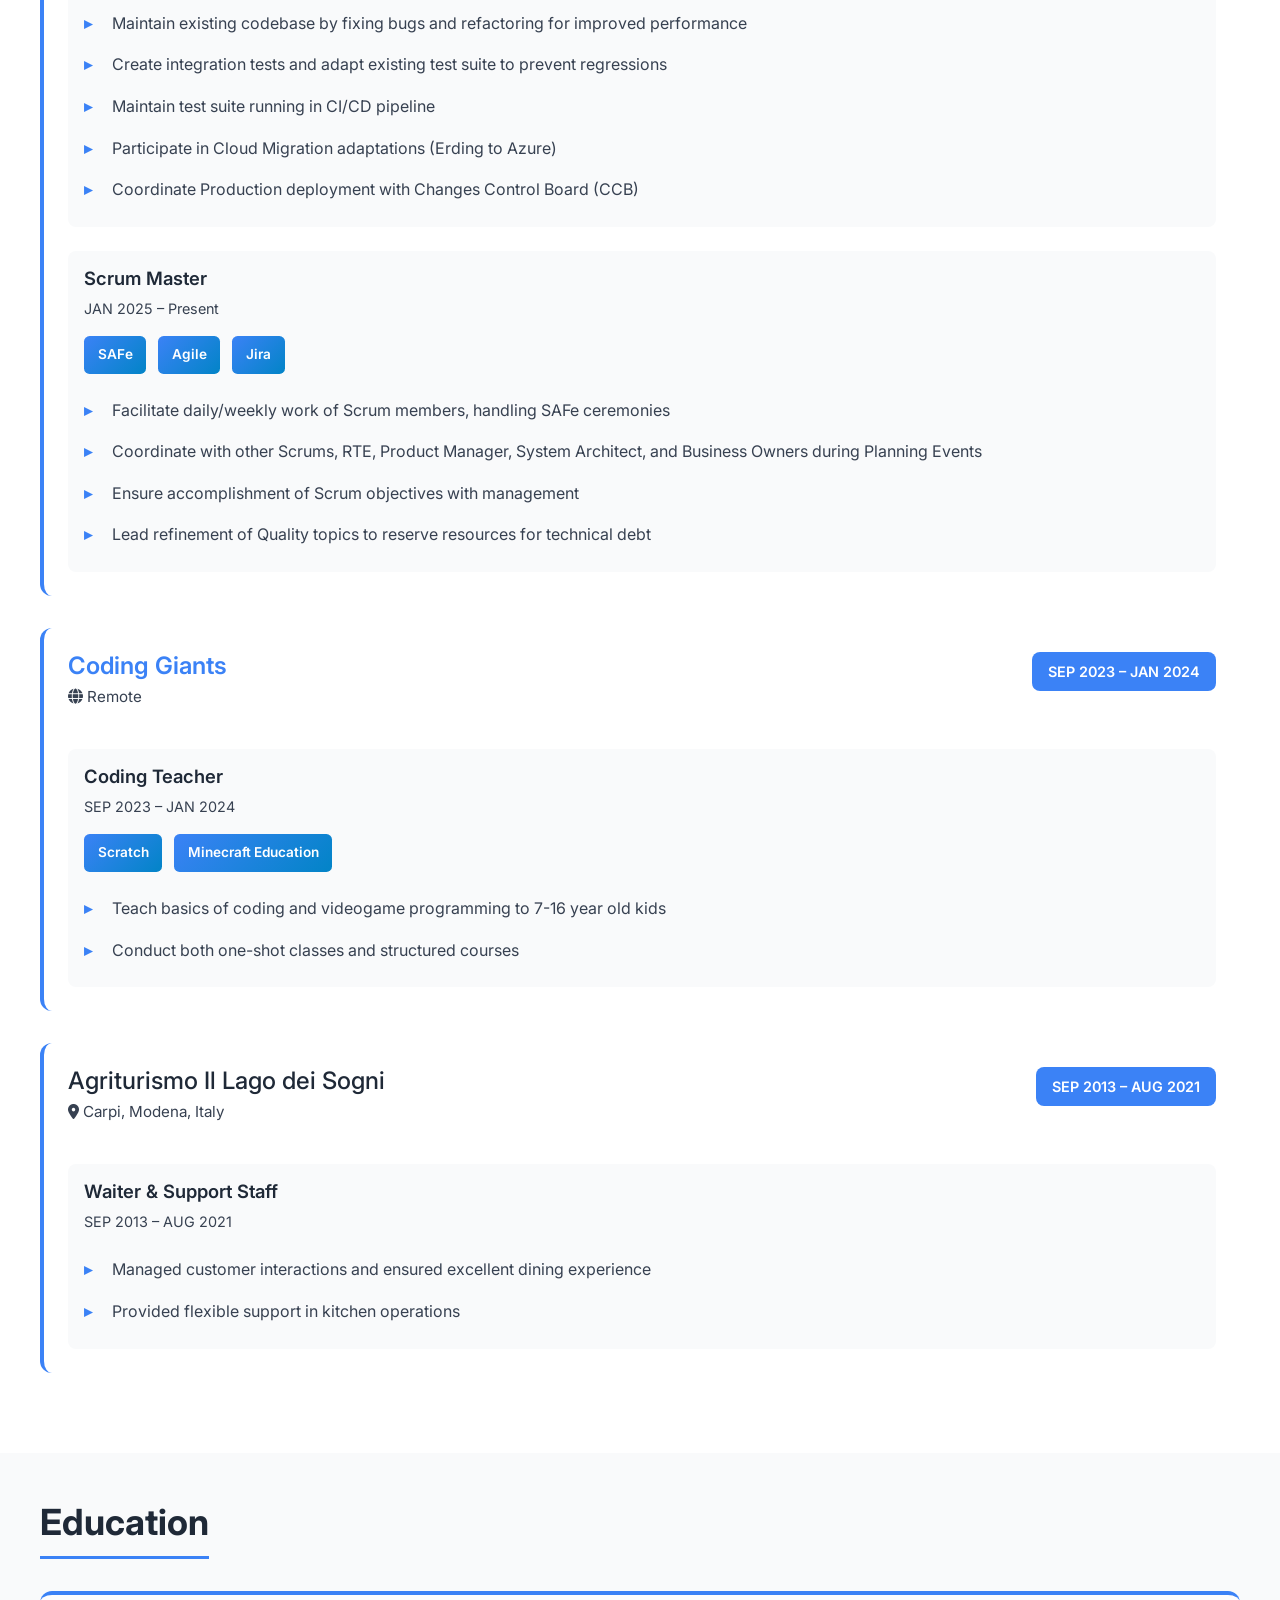
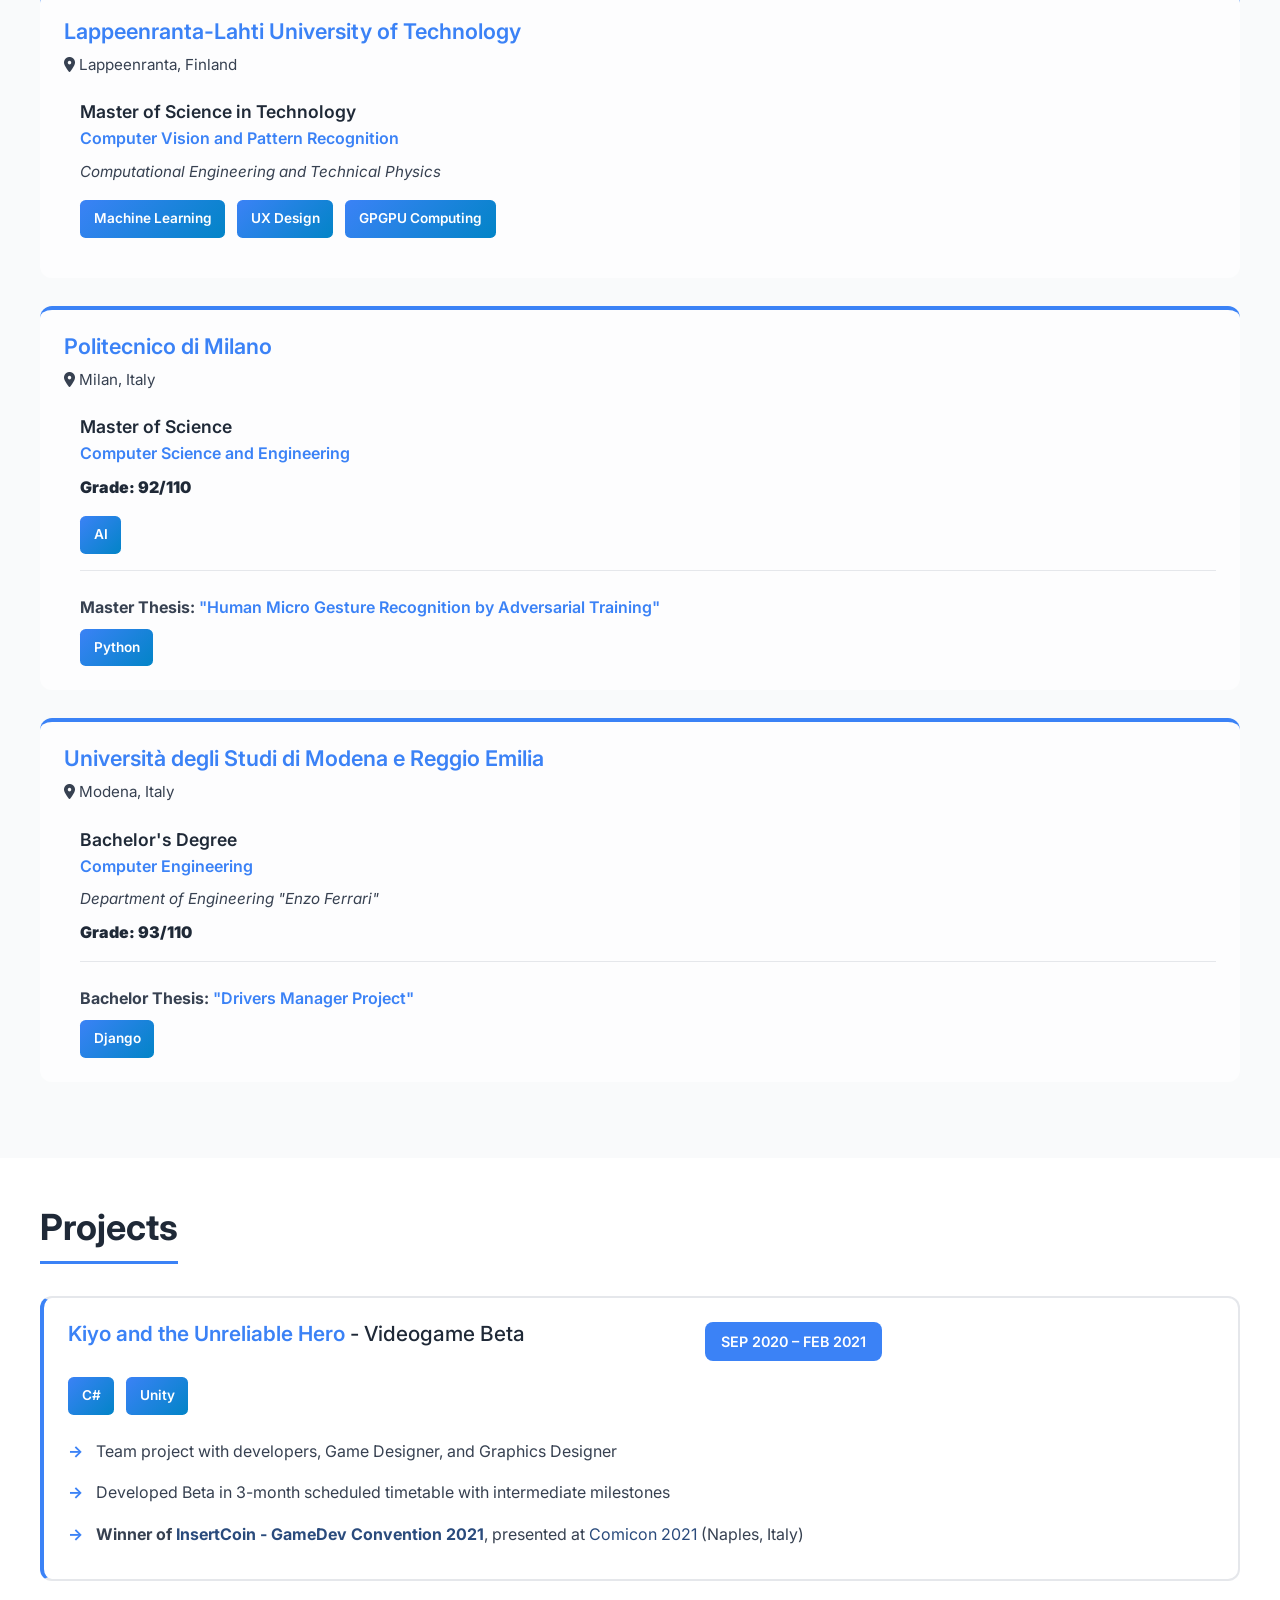
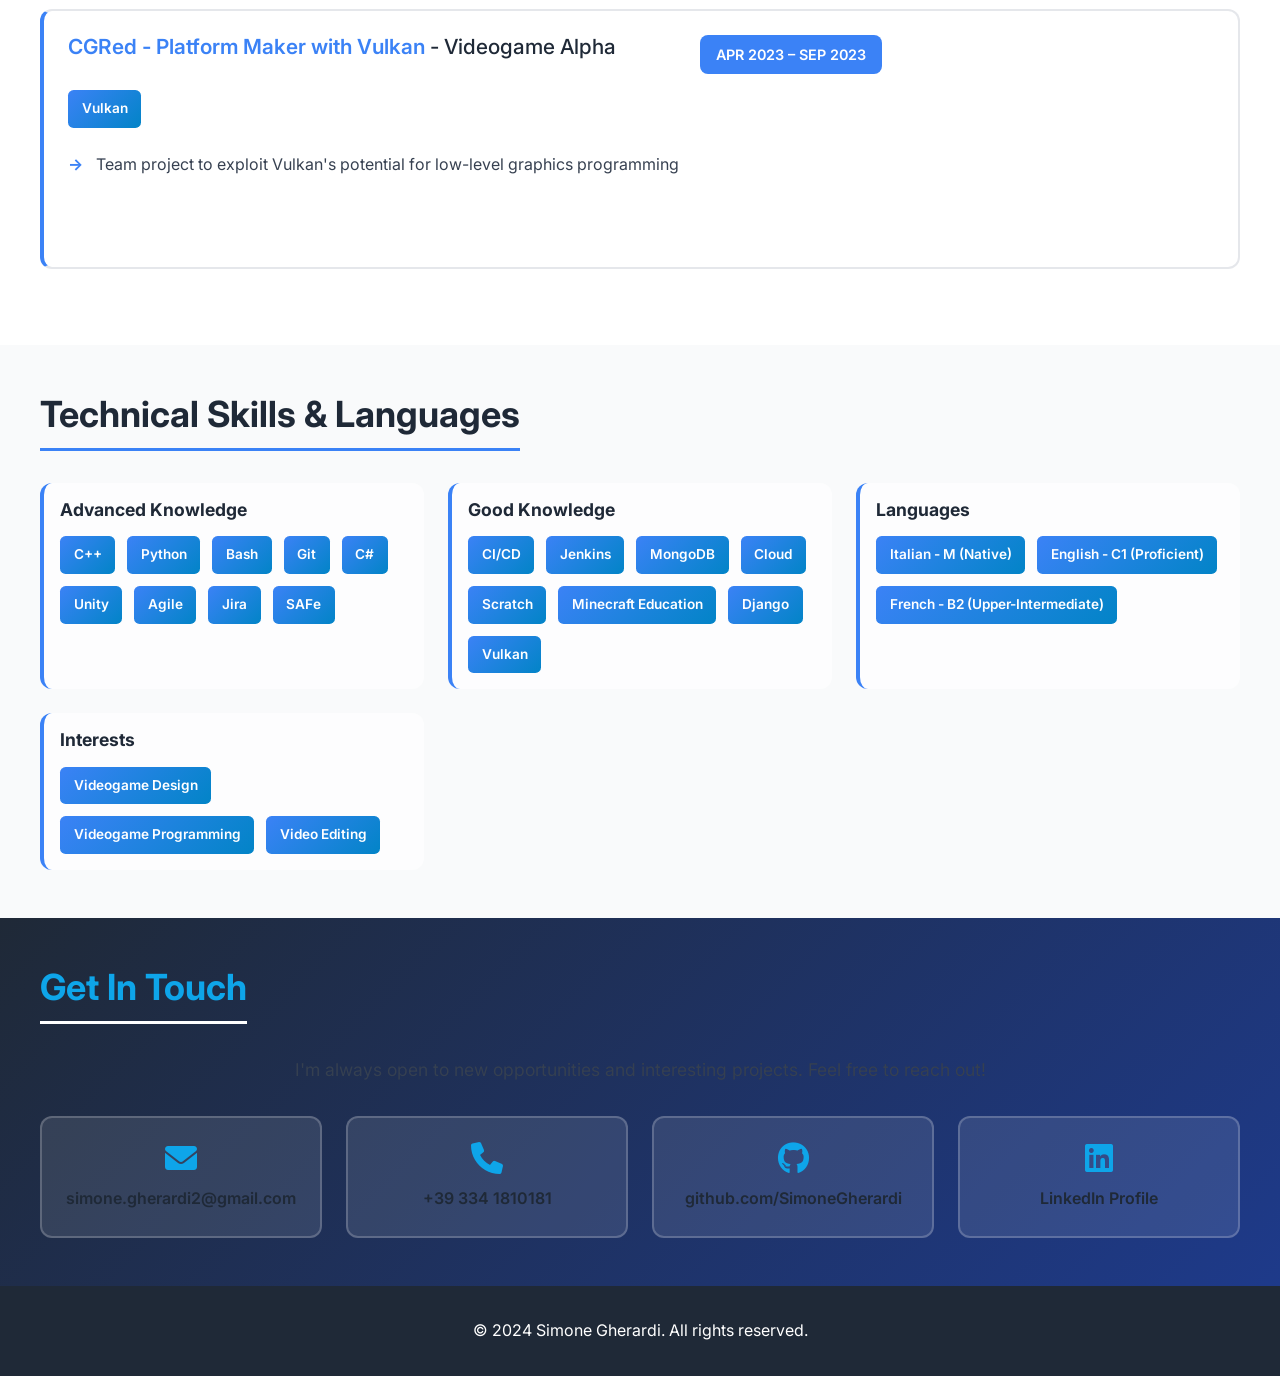
==== commit 8f41f2ef: "test videogame" ====
--- a/index.html
+++ b/index.html
@@ -29,6 +29,7 @@
                     <h2 class="nav-logo">Simone Gherardi</h2>
                     <ul class="nav-links">
                         <li><a href="#hero">Home</a></li>
+                        <li><a href="#cv-game">Game Mode</a></li>
                         <li><a href="#experience">Experience</a></li>
                         <li><a href="#education">Education</a></li>
                         <li><a href="#projects">Projects</a></li>
@@ -37,6 +38,27 @@
                     </ul>
                 </div>
             </nav>
+
+            <!-- CV Game Section -->
+            <section id="cv-game" class="game-section">
+                <div class="game-container">
+                    <h3>CV RPG: Break doors (Left Click) & Read Docs (Right Click)</h3>
+                    <div style="position: relative;">
+                        <canvas id="gameCanvas" width="800" height="500"></canvas>
+                        <!-- Game Modal for reading documents -->
+                        <div id="game-modal" class="game-modal" style="display: none;">
+                            <div class="game-modal-content">
+                                <span class="close-modal">&times;</span>
+                                <h2 id="modal-title">Document Title</h2>
+                                <div id="modal-body">Document content goes here...</div>
+                            </div>
+                        </div>
+                    </div>
+                     <div id="game-overlay">
+                        WASD to Move | Mouse to Aim | Left Click to Attack Doors | Right Click to Read
+                    </div>
+                </div>
+            </section>
 
             <!-- Hero Section -->
             <section id="hero" class="cv-hero">
@@ -375,5 +397,6 @@
 
         <!-- Template Javascript -->
         <script src="js/main.js"></script>
+        <script src="js/cv-game.js"></script>
     </body>
 </html>
--- a/css/cv-style.css
+++ b/css/cv-style.css
@@ -640,10 +640,103 @@
     margin: 0;
 }
 
-/* Responsive Design */
+/* Game Section Styles */
+.game-section {
+    background: #1a1a1a;
+    padding: 2.5rem 0;
+    text-align: center;
+    border-bottom: 2px solid #333;
+}
+
+.game-container {
+    max-width: 800px;
+    margin: 0 auto;
+    position: relative;
+    padding: 0 1rem;
+}
+
+.game-container h3 {
+    color: #fff;
+    margin-bottom: 1rem;
+    font-size: 1.25rem;
+    font-weight: 600;
+}
+
+#gameCanvas {
+    background: #2d2d2d;
+    border-radius: 8px;
+    box-shadow: 0 0 20px rgba(0,0,0,0.5);
+    max-width: 100%;
+    height: auto;
+    cursor: crosshair; /* Changed cursor for aiming */
+}
+
+/* Game Modal Styles */
+.game-modal {
+    position: absolute;
+    top: 0;
+    left: 0;
+    width: 100%;
+    height: 100%;
+    background-color: rgba(0,0,0,0.7);
+    display: flex;
+    justify-content: center;
+    align-items: center;
+    z-index: 10;
+    border-radius: 8px;
+}
+
+.game-modal-content {
+    background-color: #1f2937;
+    padding: 2rem;
+    border: 1px solid #374151;
+    border-radius: 8px;
+    width: 80%;
+    max-width: 500px;
+    max-height: 80%;
+    overflow-y: auto;
+    color: #f3f4f6;
+    text-align: left;
+    position: relative;
+    box-shadow: 0 4px 6px rgba(0, 0, 0, 0.5);
+}
+
+.close-modal {
+    color: #9ca3af;
+    float: right;
+    font-size: 28px;
+    font-weight: bold;
+    cursor: pointer;
+    position: absolute;
+    right: 15px;
+    top: 5px;
+}
+
+.close-modal:hover,
+.close-modal:focus {
+    color: #fff;
+    text-decoration: none;
+    cursor: pointer;
+}
+
+.game-modal h2 {
+    color: #3b82f6;
+    margin-bottom: 1rem;
+    border-bottom: 1px solid #374151;
+    padding-bottom: 0.5rem;
+}
+
+#game-overlay {
+    color: #9ca3af;
+    margin-top: 1rem;
+    font-size: 0.9em;
+    min-height: 1.5em;
+    transition: color 0.3s ease;
+}
+
 @media (max-width: 768px) {
-    .cv-hero {
-        padding: 3rem 1.5rem;
+    .nav-links {
+        display: none;
     }
     
     .hero-text h1 {
@@ -701,6 +794,10 @@
     
     .contact-links {
         grid-template-columns: 1fr;
+    }
+    
+    .game-section {
+        display: none; /* Hide game on mobile as it needs keyboard */
     }
 }
 
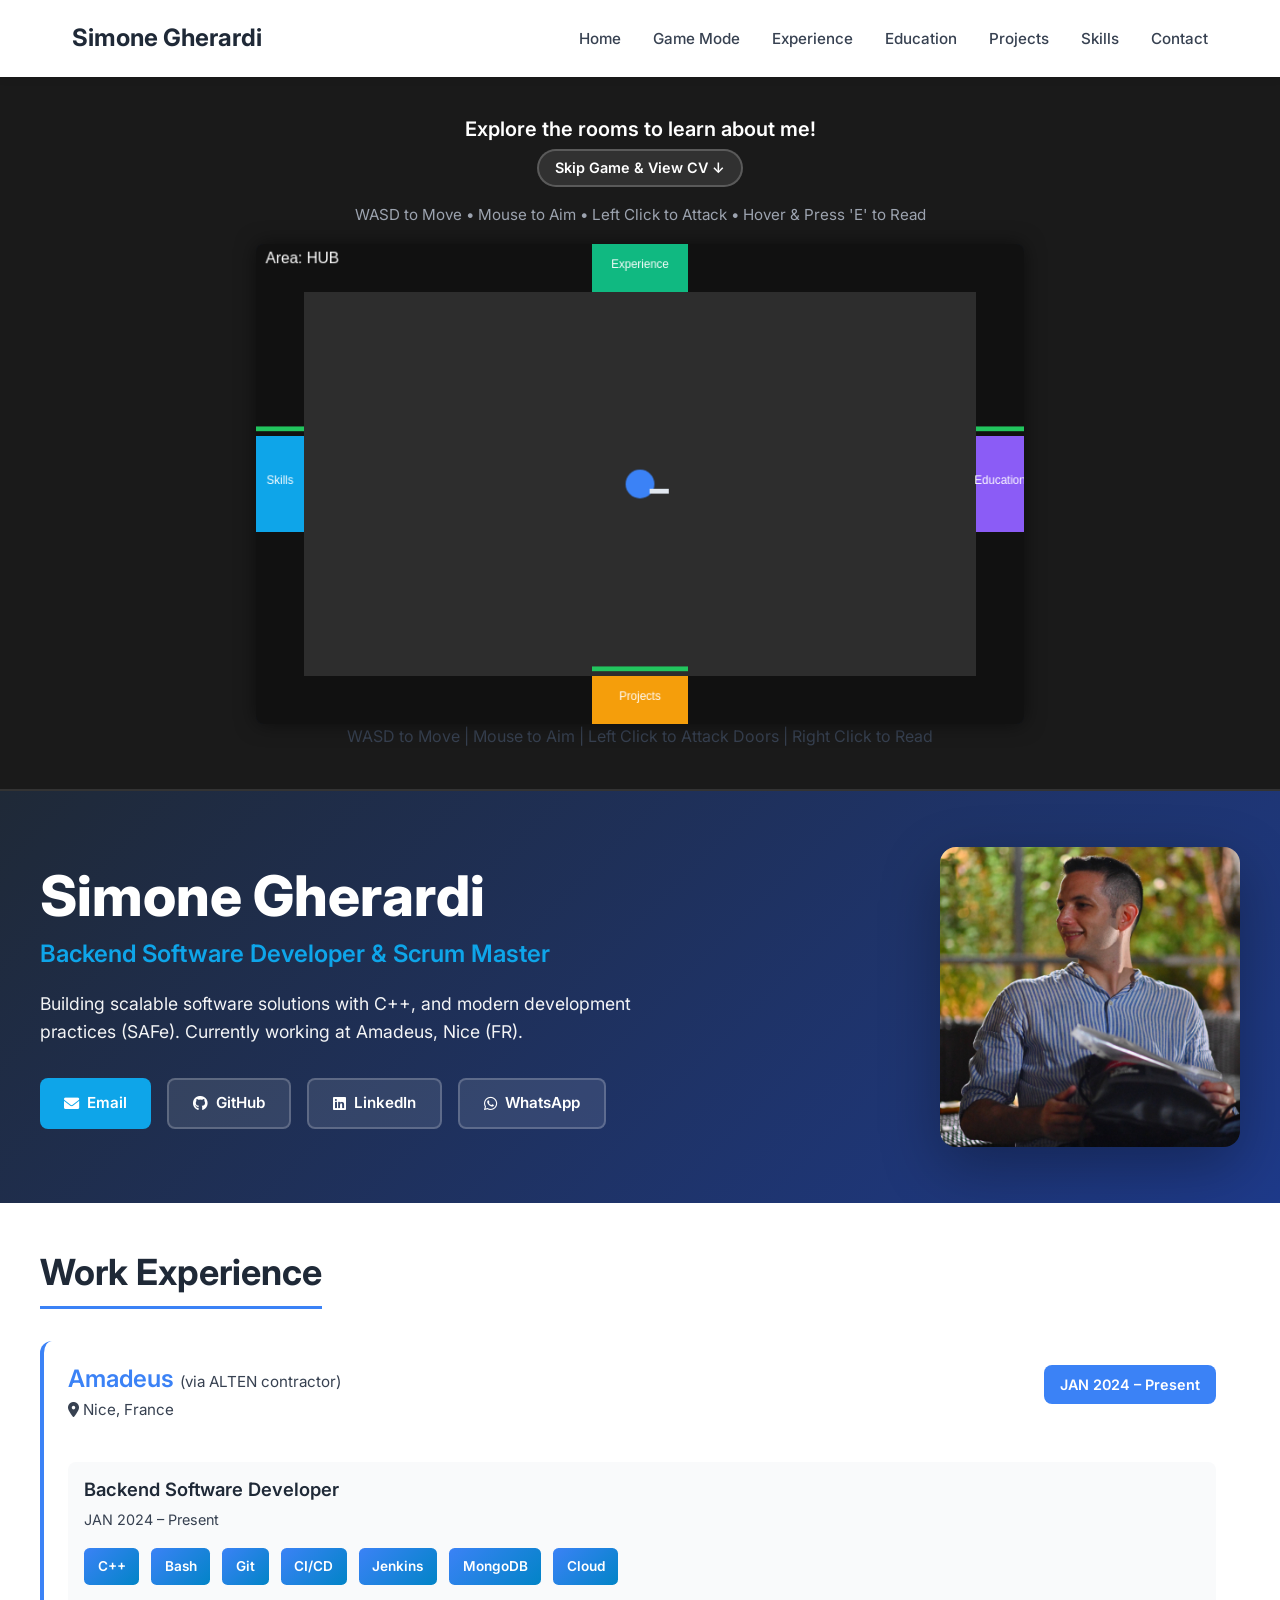
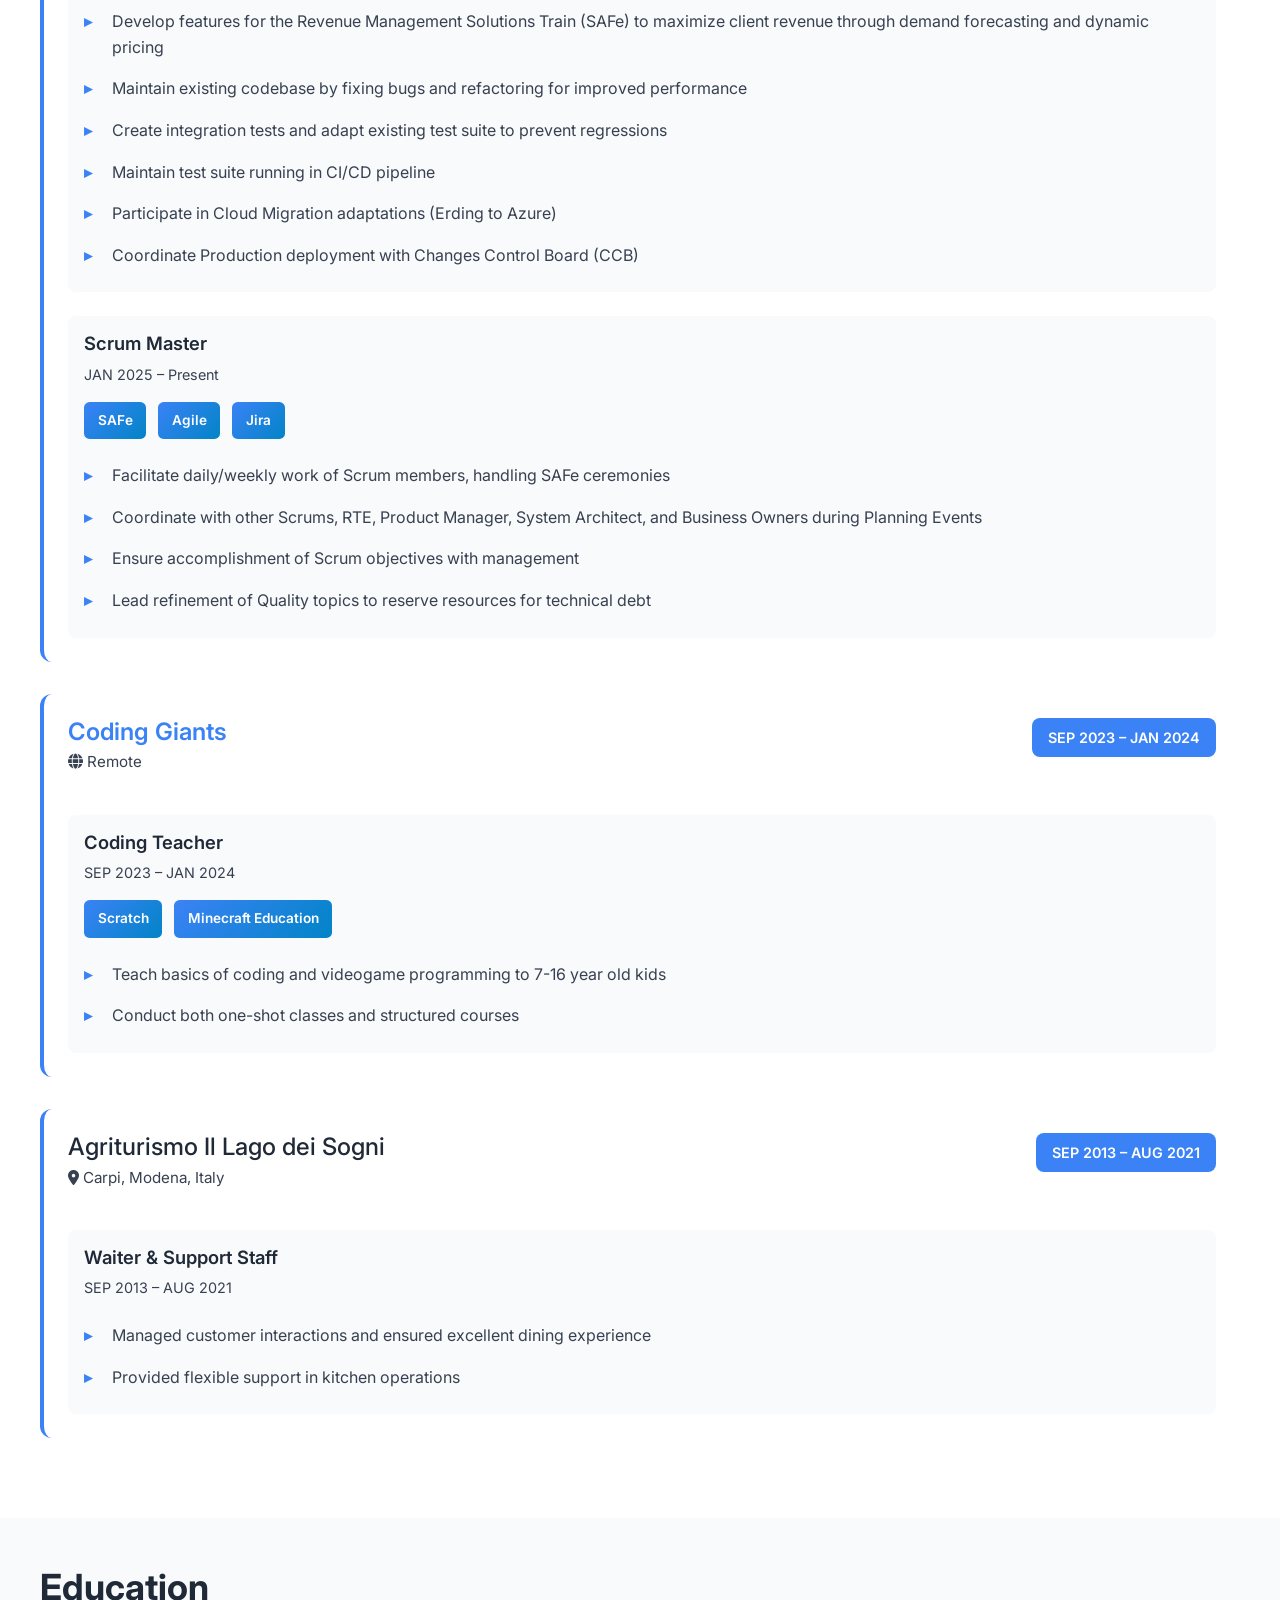
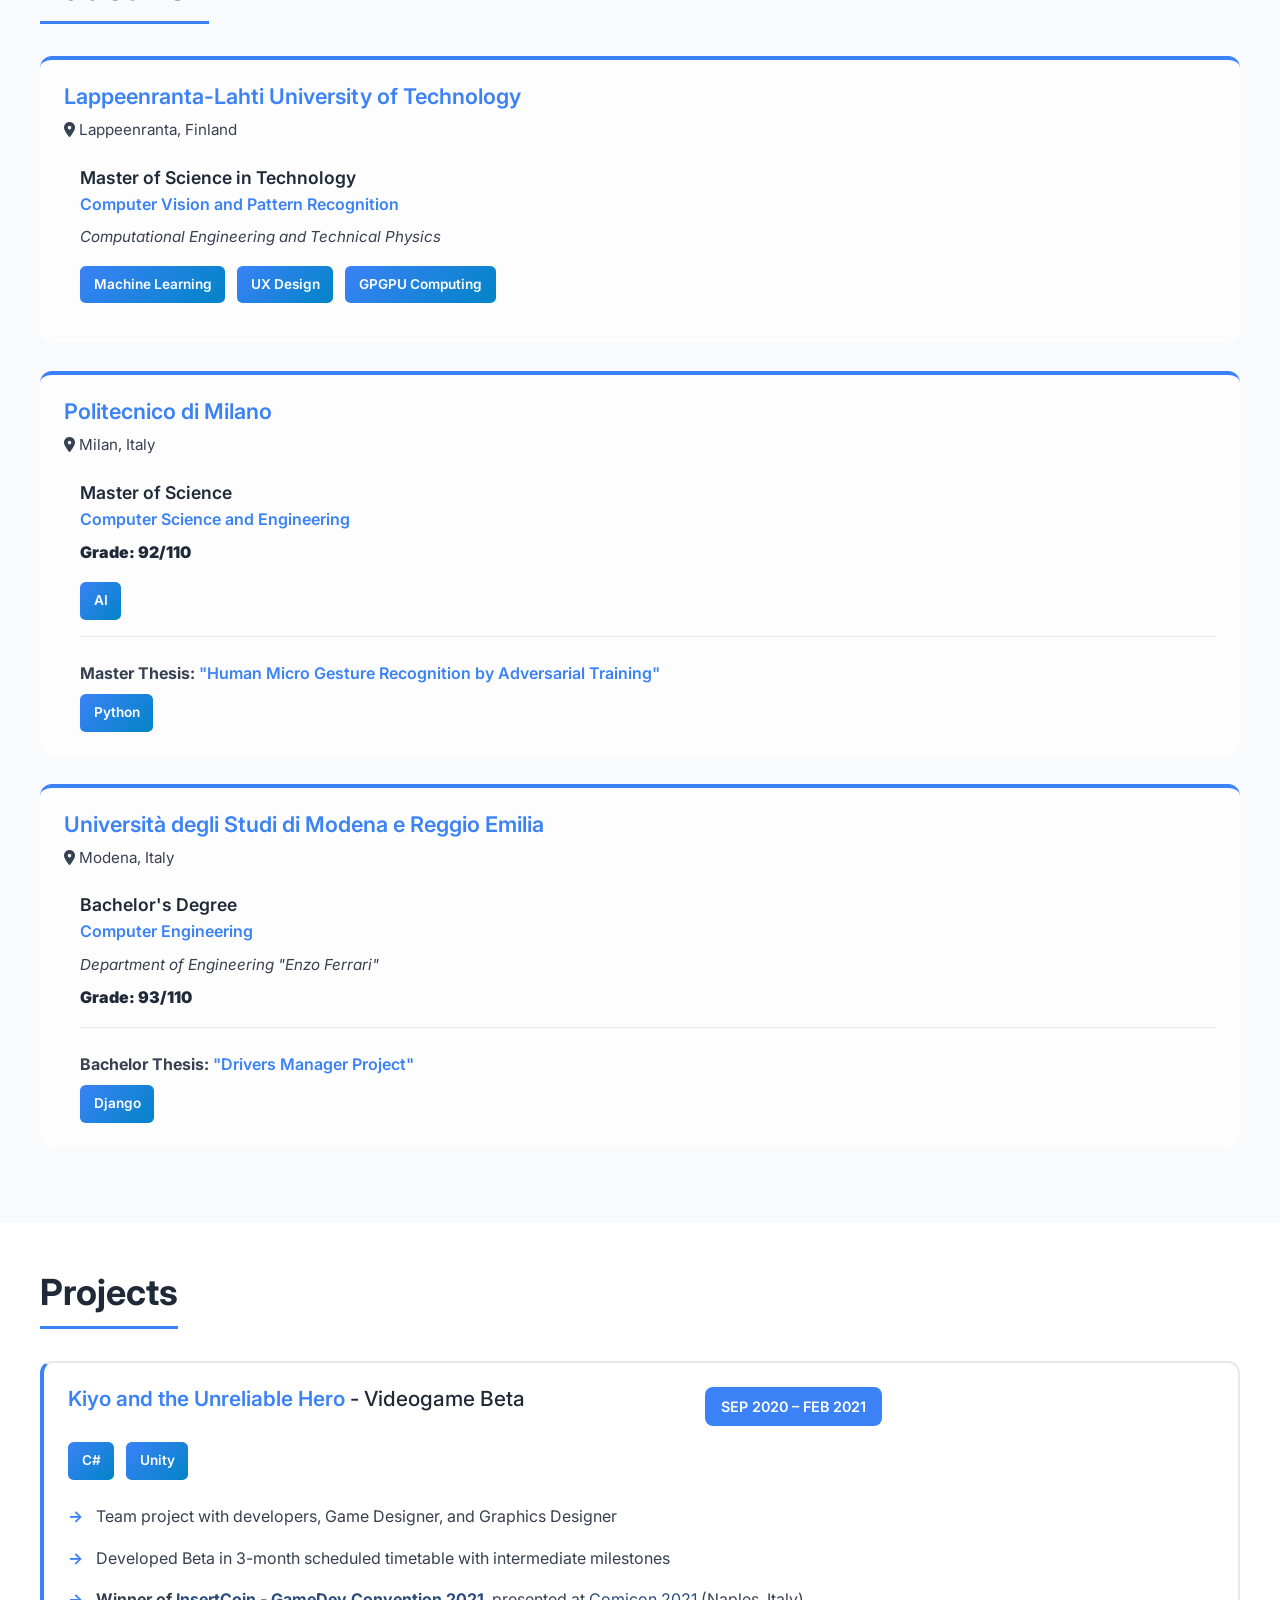
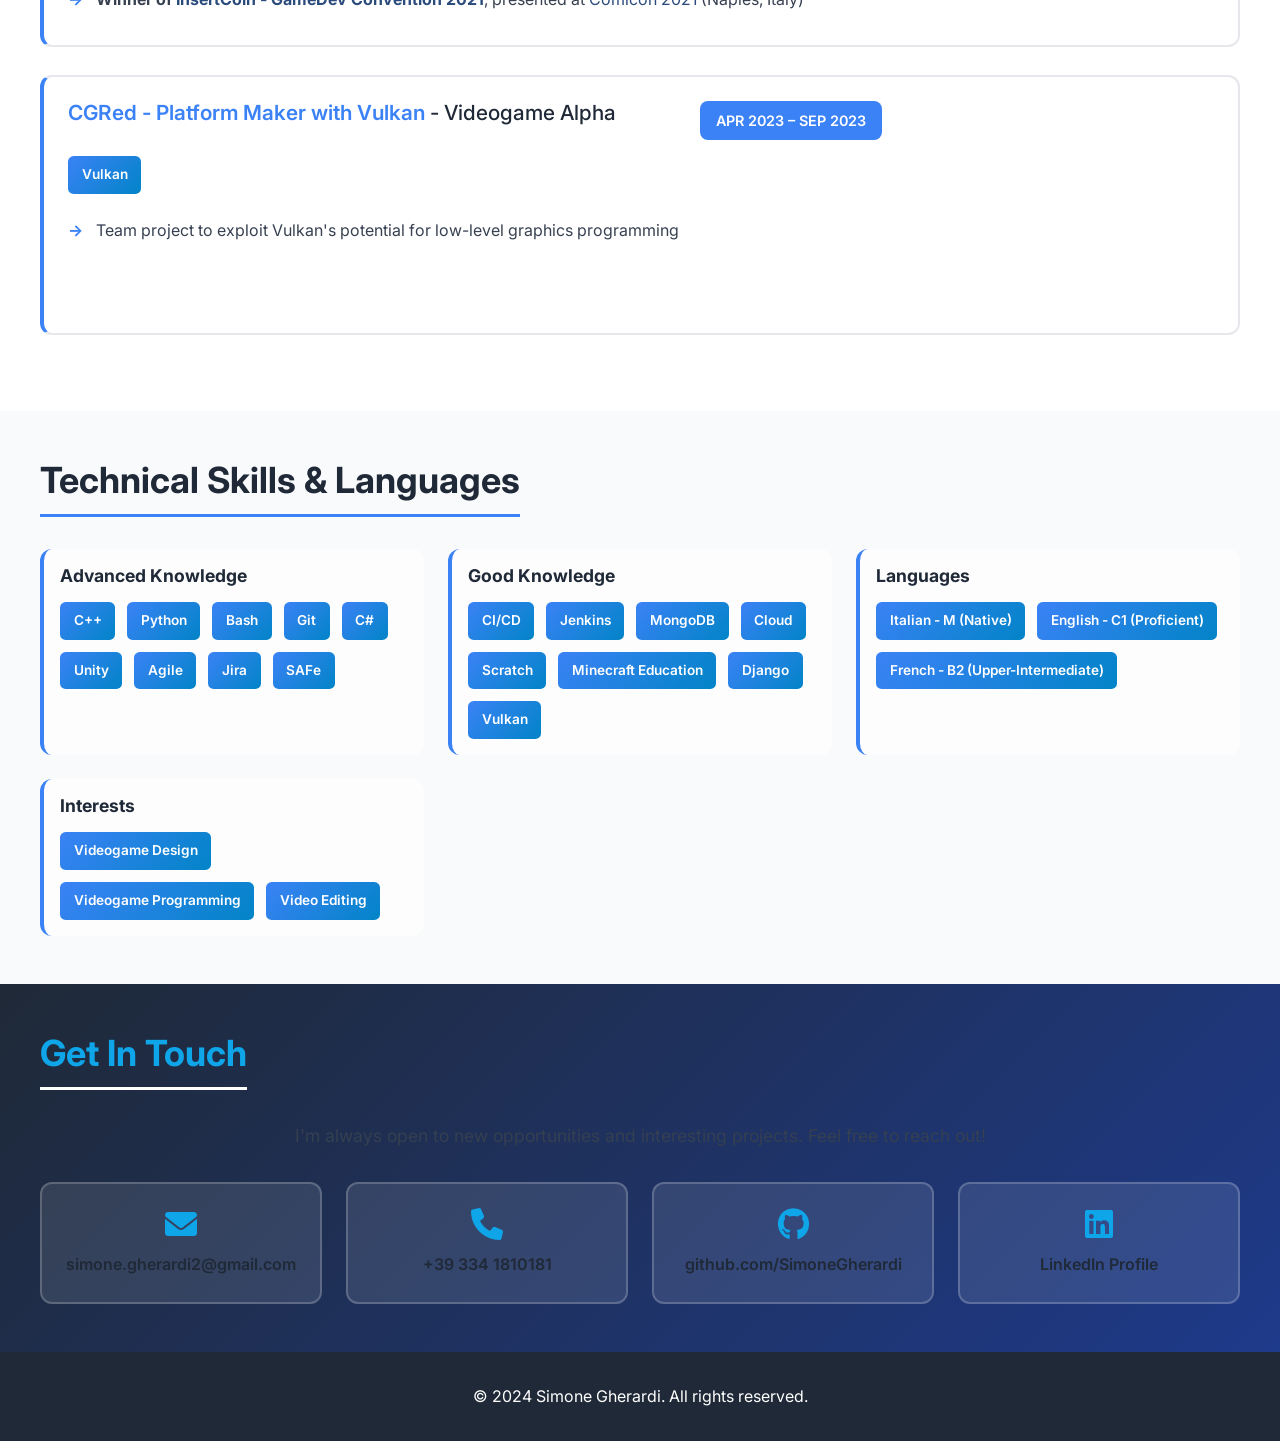
==== commit f9eca162: "commands, style, skip button" ====
--- a/index.html
+++ b/index.html
@@ -42,9 +42,33 @@
             <!-- CV Game Section -->
             <section id="cv-game" class="game-section">
                 <div class="game-container">
-                    <h3>CV RPG: Break doors (Left Click) & Read Docs (Right Click)</h3>
-                    <div style="position: relative;">
+                    <div style="text-align: center; margin-bottom: 1rem;">
+                        <h3 style="margin-bottom: 0.5rem;">Explore the rooms to learn about me!</h3>
+                        <a href="#hero" class="btn btn-secondary" style="padding: 0.4rem 1rem; font-size: 0.9em; border-radius: 20px;">Skip Game & View CV ↓</a>
+                    </div>
+                    <p class="game-instructions">
+                        <span class="desktop-hint">WASD to Move • Mouse to Aim • Left Click to Attack • Hover & Press 'E' to Read</span>
+                        <span class="mobile-hint">Use On-Screen Controls</span>
+                    </p>
+                    <div class="canvas-wrapper">
                         <canvas id="gameCanvas" width="800" height="500"></canvas>
+                        
+                        <!-- Mobile Controls -->
+                        <div id="mobile-controls">
+                            <div class="d-pad">
+                                <button id="btn-up" class="d-btn">▲</button>
+                                <div class="d-row">
+                                    <button id="btn-left" class="d-btn">◀</button>
+                                    <button id="btn-right" class="d-btn">▶</button>
+                                </div>
+                                <button id="btn-down" class="d-btn">▼</button>
+                            </div>
+                            <div class="action-buttons">
+                                <button id="btn-interact" class="action-btn interact-btn">👁️</button>
+                                <button id="btn-attack" class="action-btn attack-btn">⚔️</button>
+                            </div>
+                        </div>
+
                         <!-- Game Modal for reading documents -->
                         <div id="game-modal" class="game-modal" style="display: none;">
                             <div class="game-modal-content">
--- a/css/cv-style.css
+++ b/css/cv-style.css
@@ -663,141 +663,128 @@
 }
 
 #gameCanvas {
-    background: #2d2d2d;
+    background: #111827; /* Darker background to match theme */
     border-radius: 8px;
     box-shadow: 0 0 20px rgba(0,0,0,0.5);
     max-width: 100%;
     height: auto;
     cursor: crosshair; /* Changed cursor for aiming */
-}
-
-/* Game Modal Styles */
-.game-modal {
+    display: block; /* Removes bottom space */
+}
+
+.canvas-wrapper {
+    position: relative;
+    width: fit-content;
+    margin: 0 auto;
+    max-width: 100%;
+}
+
+.game-instructions {
+    color: #9ca3af;
+    margin-bottom: 1rem;
+    font-size: 0.95rem;
+}
+
+.mobile-hint { display: none; }
+
+/* Mobile Controls Styles */
+#mobile-controls {
+    display: none; /* Hidden by default (desktop) */
     position: absolute;
-    top: 0;
+    bottom: 0px;
     left: 0;
     width: 100%;
     height: 100%;
-    background-color: rgba(0,0,0,0.7);
+    pointer-events: none; /* Let clicks pass through to canvas if needed, but buttons will re-enable pointer-events */
+    z-index: 5;
+}
+
+.d-pad {
+    position: absolute;
+    bottom: 20px;
+    left: 20px;
+    display: flex;
+    flex-direction: column;
+    align-items: center;
+    gap: 5px;
+    pointer-events: auto;
+}
+
+.d-row {
+    display: flex;
+    gap: 45px; /* Space for center */
+}
+
+.d-btn {
+    width: 50px;
+    height: 50px;
+    background: rgba(255, 255, 255, 0.1);
+    border: 2px solid rgba(255, 255, 255, 0.2);
+    color: white;
+    border-radius: 10px;
+    font-size: 20px;
+    cursor: pointer;
+    touch-action: manipulation;
+    user-select: none;
     display: flex;
     justify-content: center;
     align-items: center;
-    z-index: 10;
-    border-radius: 8px;
-}
-
-.game-modal-content {
-    background-color: #1f2937;
-    padding: 2rem;
-    border: 1px solid #374151;
-    border-radius: 8px;
-    width: 80%;
-    max-width: 500px;
-    max-height: 80%;
-    overflow-y: auto;
-    color: #f3f4f6;
-    text-align: left;
-    position: relative;
-    box-shadow: 0 4px 6px rgba(0, 0, 0, 0.5);
-}
-
-.close-modal {
-    color: #9ca3af;
-    float: right;
-    font-size: 28px;
-    font-weight: bold;
+}
+
+.d-btn:active {
+    background: rgba(59, 130, 246, 0.5); /* Primary blue */
+}
+
+.action-buttons {
+    position: absolute;
+    bottom: 20px;
+    right: 20px;
+    display: flex;
+    gap: 15px;
+    pointer-events: auto;
+}
+
+.action-btn {
+    width: 60px;
+    height: 60px;
+    border-radius: 50%;
+    border: none;
+    color: white;
+    font-size: 24px;
     cursor: pointer;
-    position: absolute;
-    right: 15px;
-    top: 5px;
-}
-
-.close-modal:hover,
-.close-modal:focus {
-    color: #fff;
-    text-decoration: none;
-    cursor: pointer;
-}
-
-.game-modal h2 {
-    color: #3b82f6;
-    margin-bottom: 1rem;
-    border-bottom: 1px solid #374151;
-    padding-bottom: 0.5rem;
-}
-
-#game-overlay {
-    color: #9ca3af;
-    margin-top: 1rem;
-    font-size: 0.9em;
-    min-height: 1.5em;
-    transition: color 0.3s ease;
-}
-
-@media (max-width: 768px) {
-    .nav-links {
-        display: none;
+    touch-action: manipulation;
+    user-select: none;
+    box-shadow: 0 4px 6px rgba(0,0,0,0.3);
+}
+
+.attack-btn {
+    background: #ef4444; /* Red */
+}
+.attack-btn:active { background: #b91c1c; }
+
+.interact-btn {
+    background: #3b82f6; /* Blue */
+}
+.interact-btn:active { background: #1d4ed8; }
+
+@media (max-width: 991px) {
+    .game-section {
+        display: block !important; /* Force show on mobile now */
+        padding: 1rem 0;
     }
     
-    .hero-text h1 {
-        font-size: 2rem;
+    .desktop-hint { display: none; }
+    .mobile-hint { display: inline; }
+
+    #mobile-controls {
+        display: block;
     }
     
-    .hero-title {
-        font-size: 1.15rem;
-    }
-    
-    .hero-flex {
-        flex-direction: column;
-        gap: 2rem;
-    }
-    
-    .hero-image {
-        width: 200px;
-        height: 200px;
-    }
-    
-    .project-content {
-        flex-direction: column;
-        gap: 1.5rem;
-    }
-    
-    .project-video-small {
-        flex: 1 0 auto;
-        width: 100%;
-    }
-    
-    .cv-section {
-        padding: 3rem 1.5rem;
-    }
-    
-    .section-title {
-        font-size: 1.75rem;
-    }
-    
-    .experience-header {
-        flex-direction: column;
-    }
-    
-    .date-range {
-        margin-top: 1rem;
-        display: inline-block;
-    }
-    
-    .project-header {
-        flex-direction: column;
-    }
-    
-    .skills-grid {
-        grid-template-columns: 1fr;
-    }
-    
-    .contact-links {
-        grid-template-columns: 1fr;
-    }
-    
-    .game-section {
-        display: none; /* Hide game on mobile as it needs keyboard */
+    /* Ensure modal fits on small screens */
+    .game-modal-content {
+        width: 95%;
+        max-height: 90%;
+        padding: 1rem;
     }
 }
 
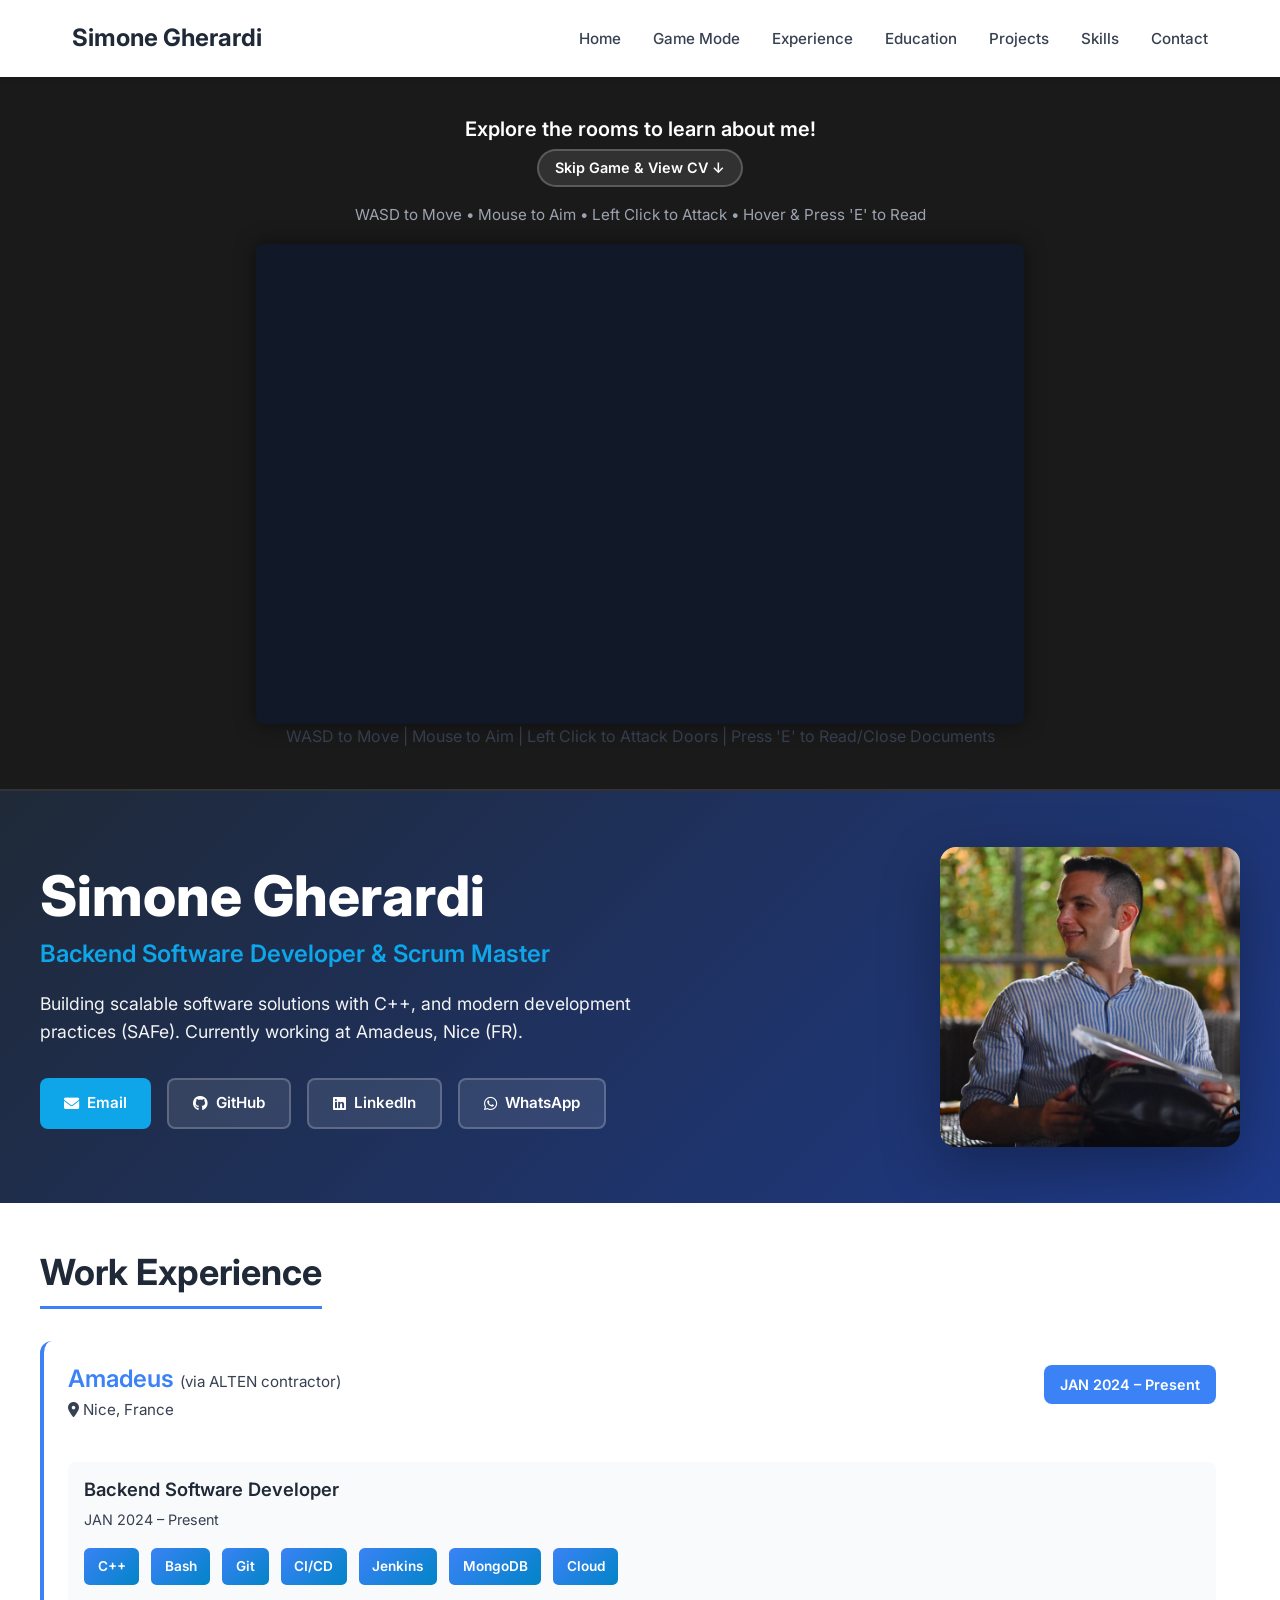
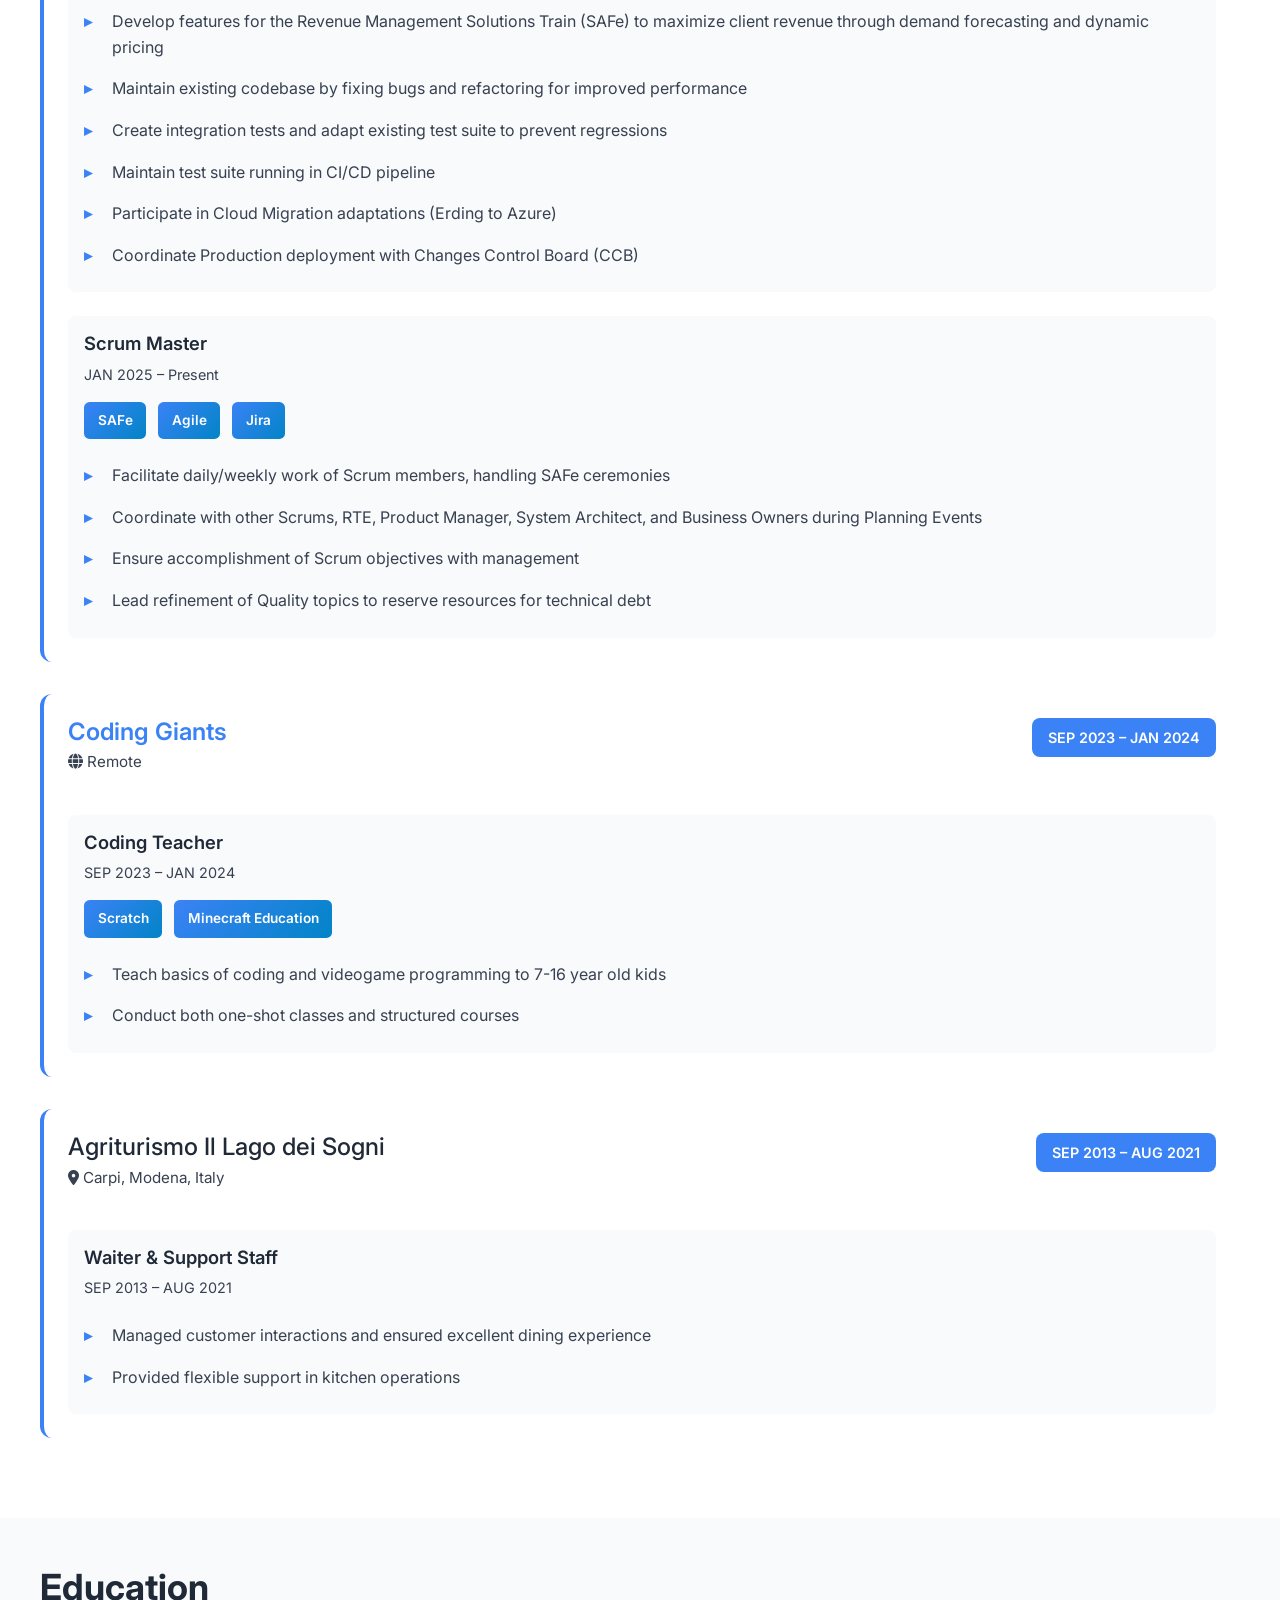
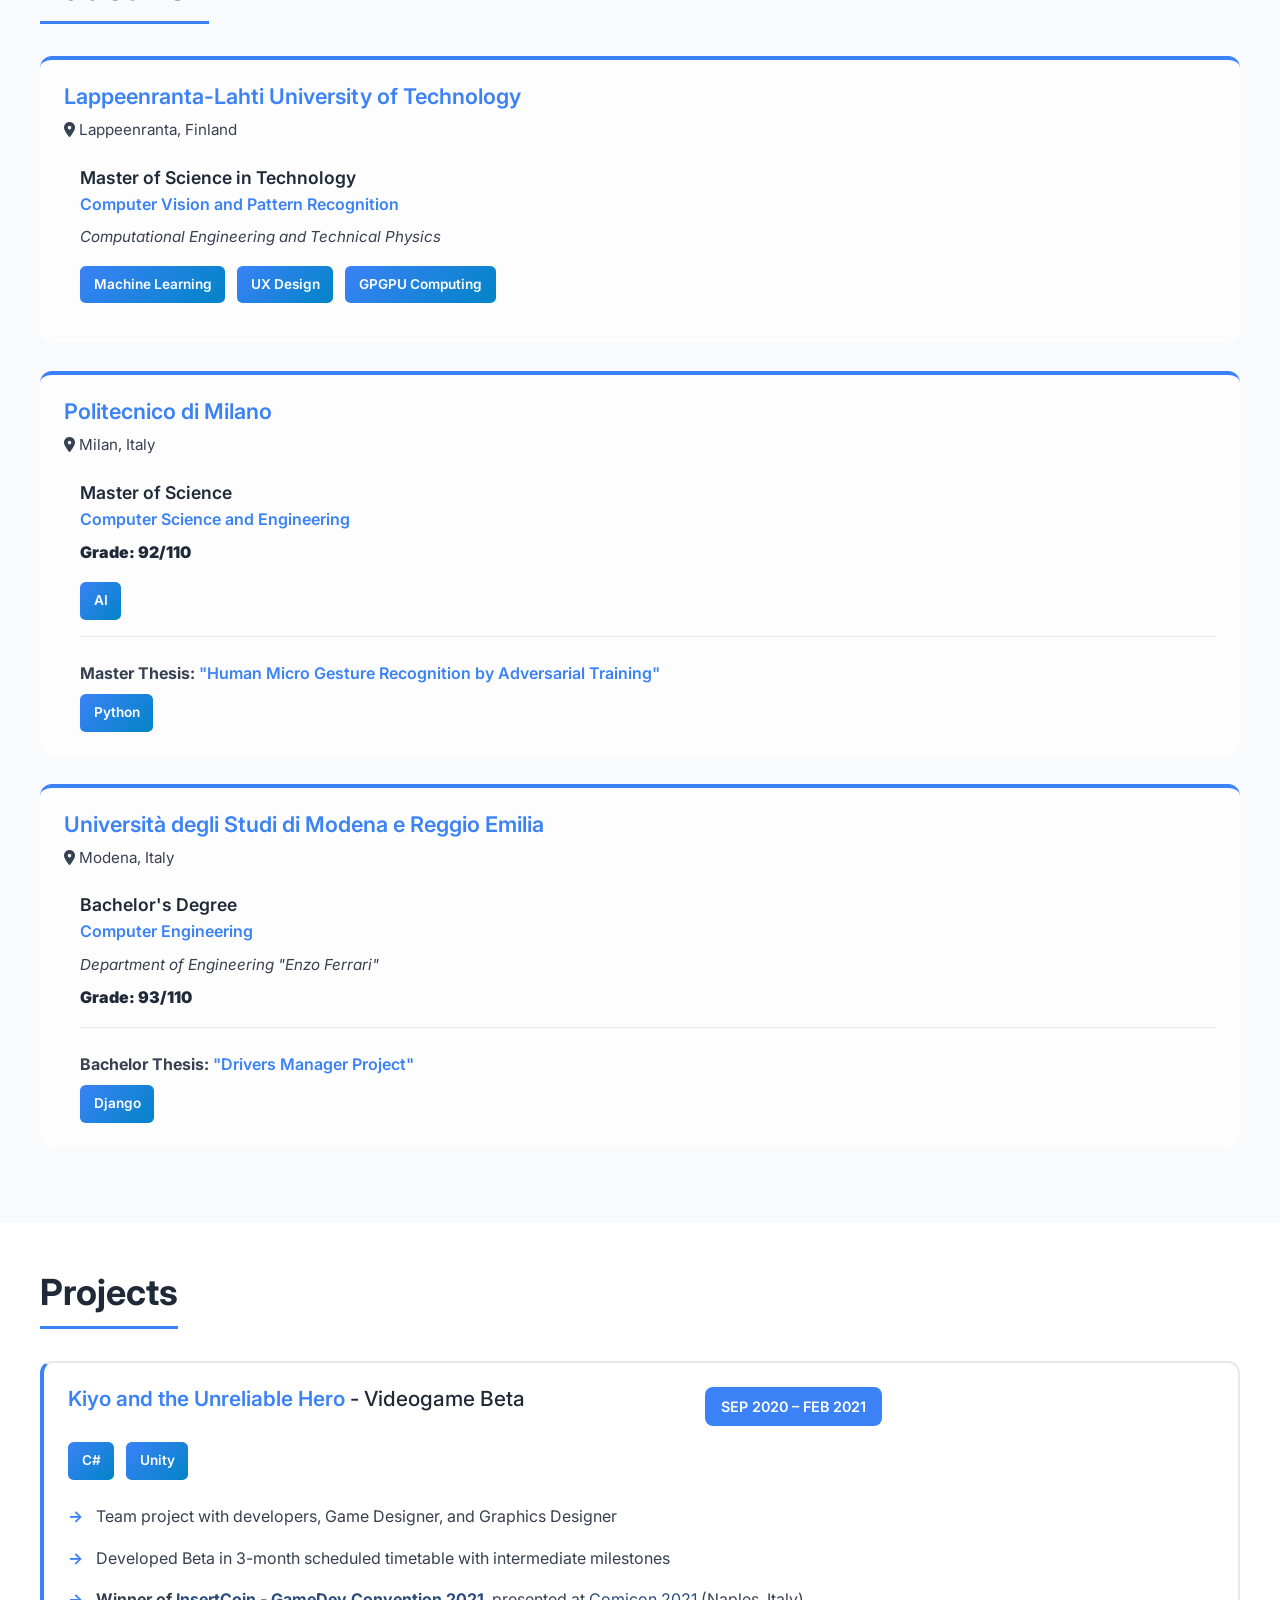
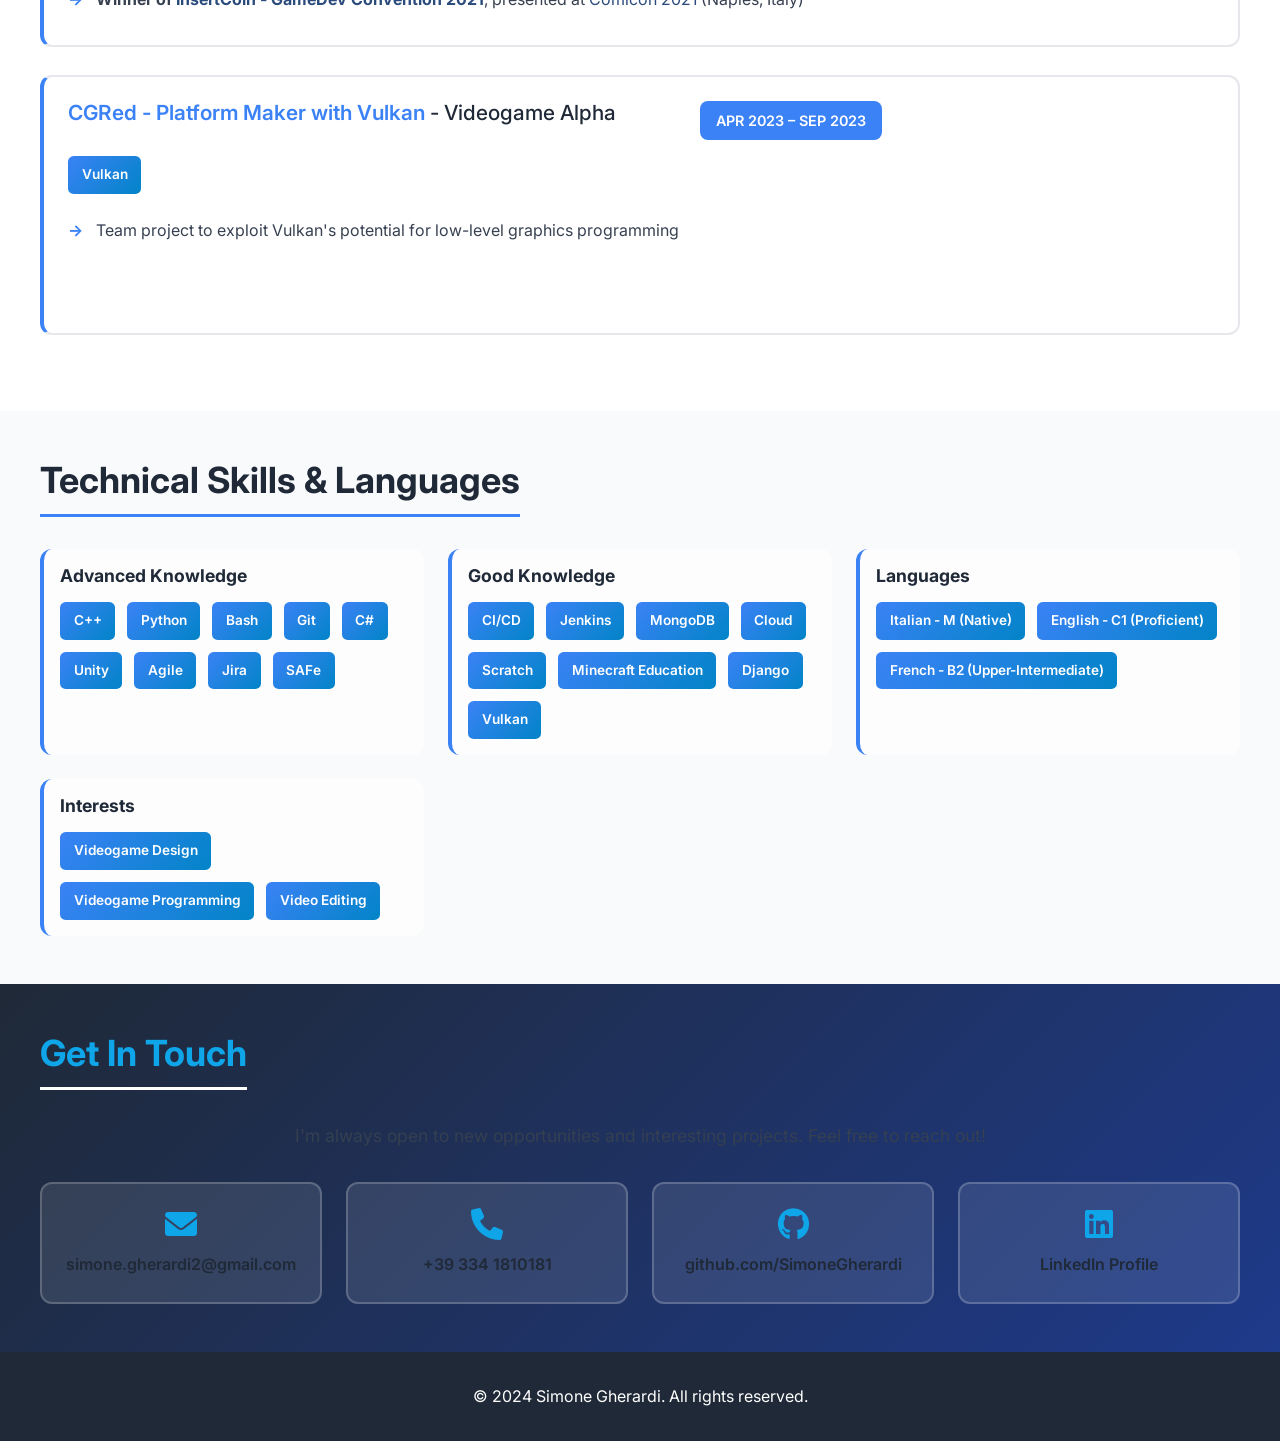
==== commit 2bf56822: "fixing right click" ====
--- a/index.html
+++ b/index.html
@@ -79,7 +79,7 @@
                         </div>
                     </div>
                      <div id="game-overlay">
-                        WASD to Move | Mouse to Aim | Left Click to Attack Doors | Right Click to Read
+                        WASD to Move | Mouse to Aim | Left Click to Attack Doors | Press 'E' to Read/Close Documents
                     </div>
                 </div>
             </section>
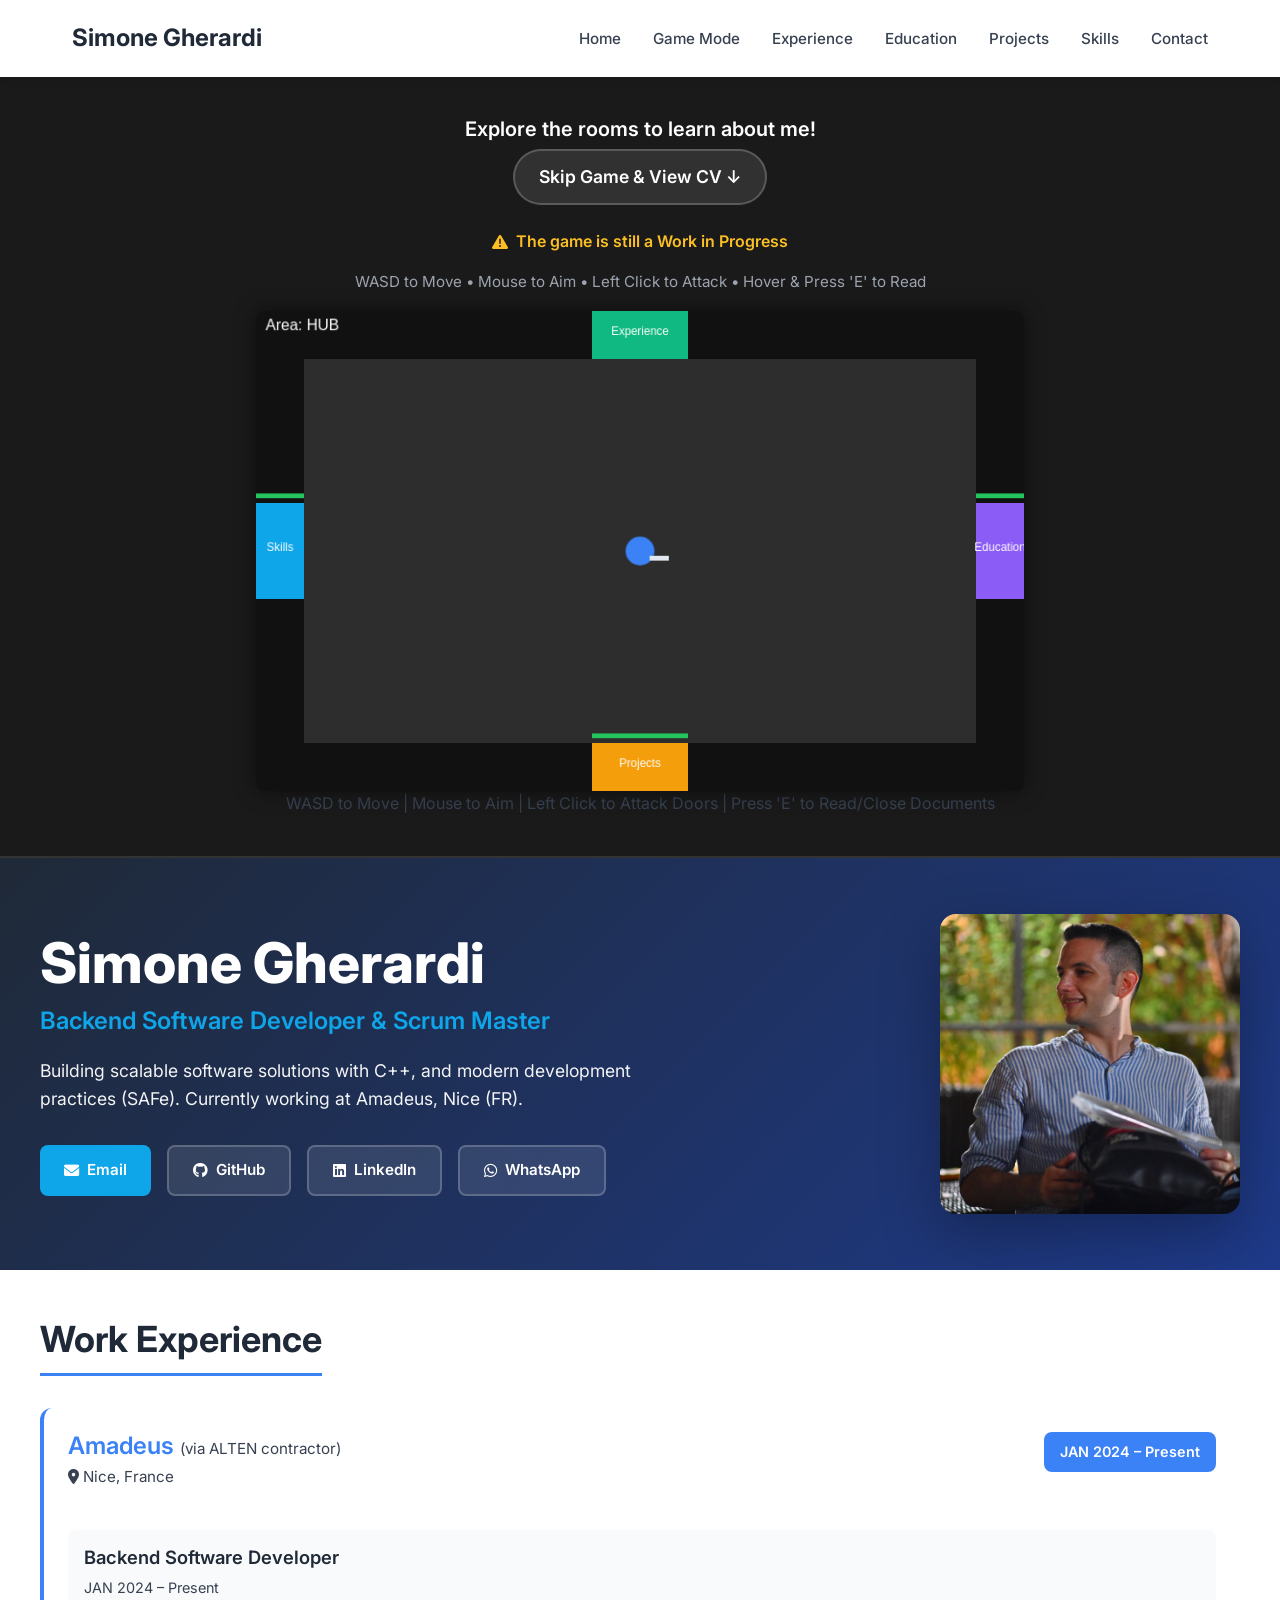
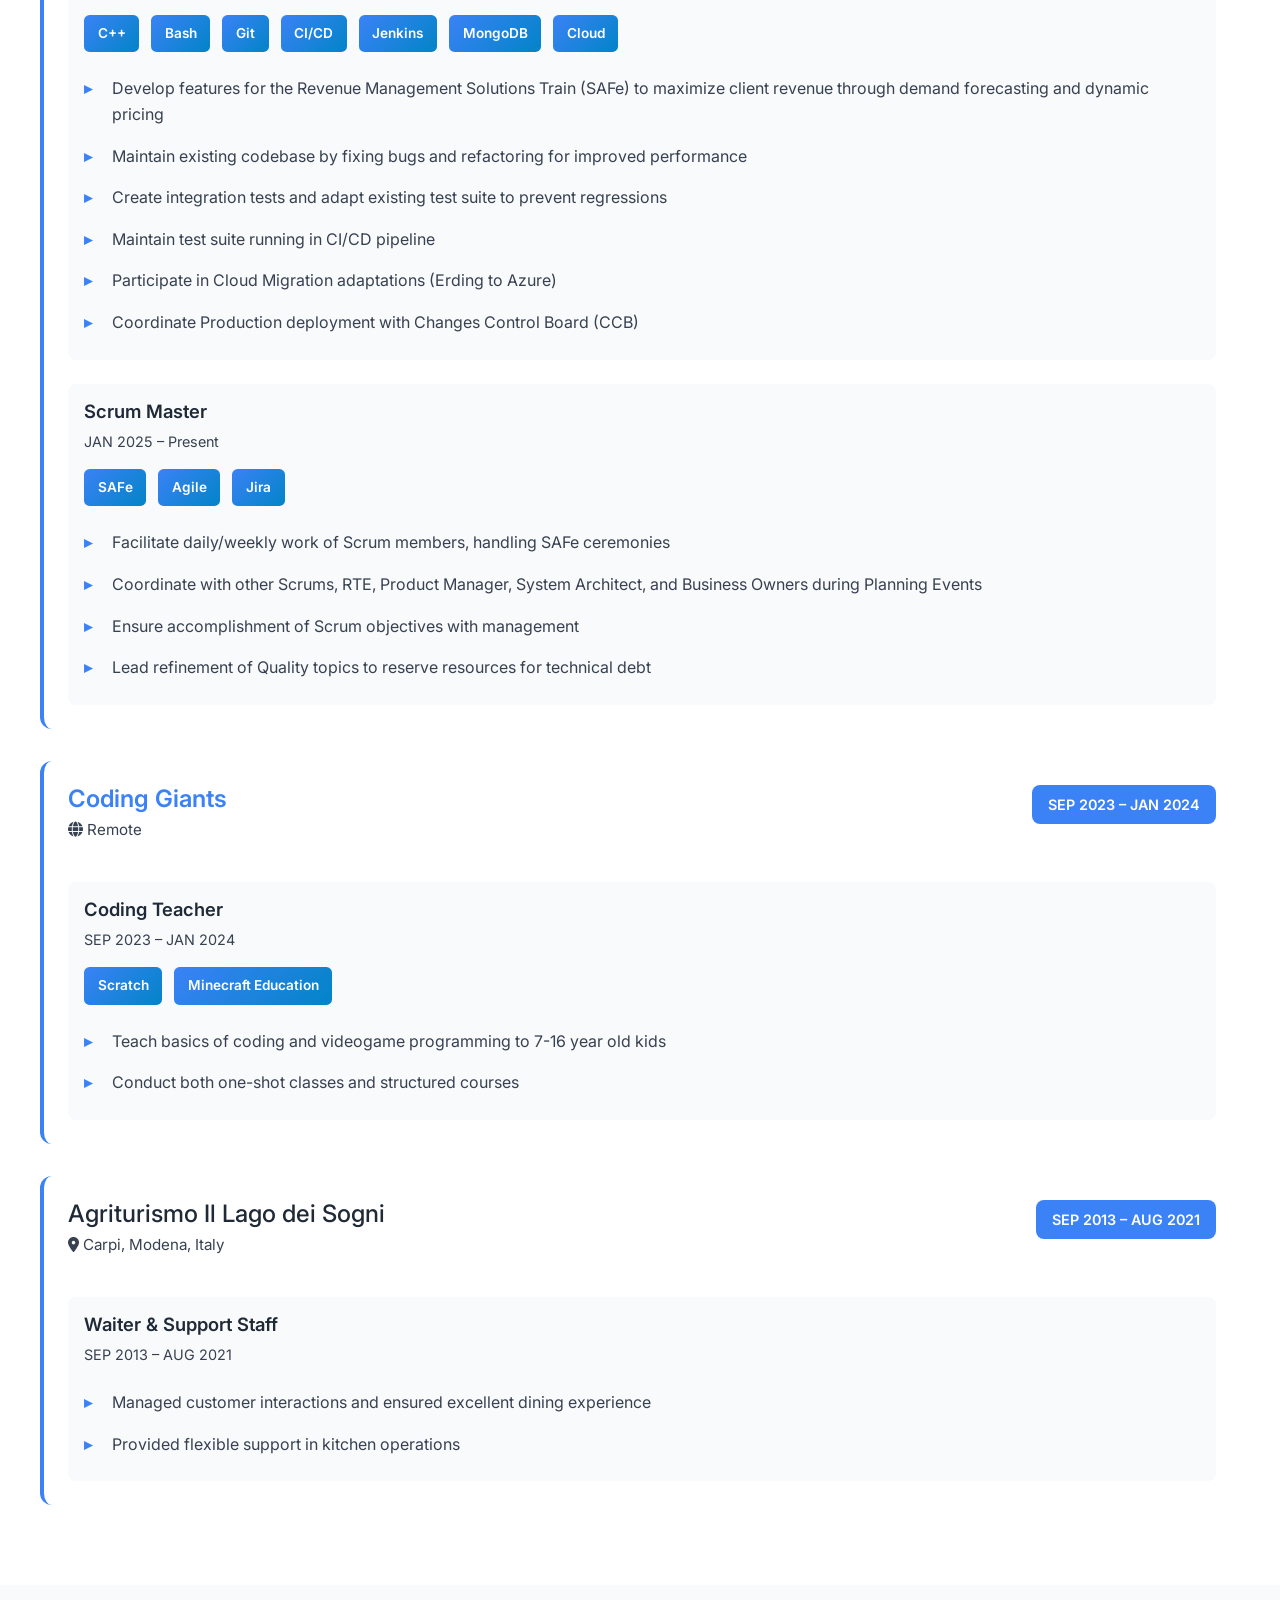
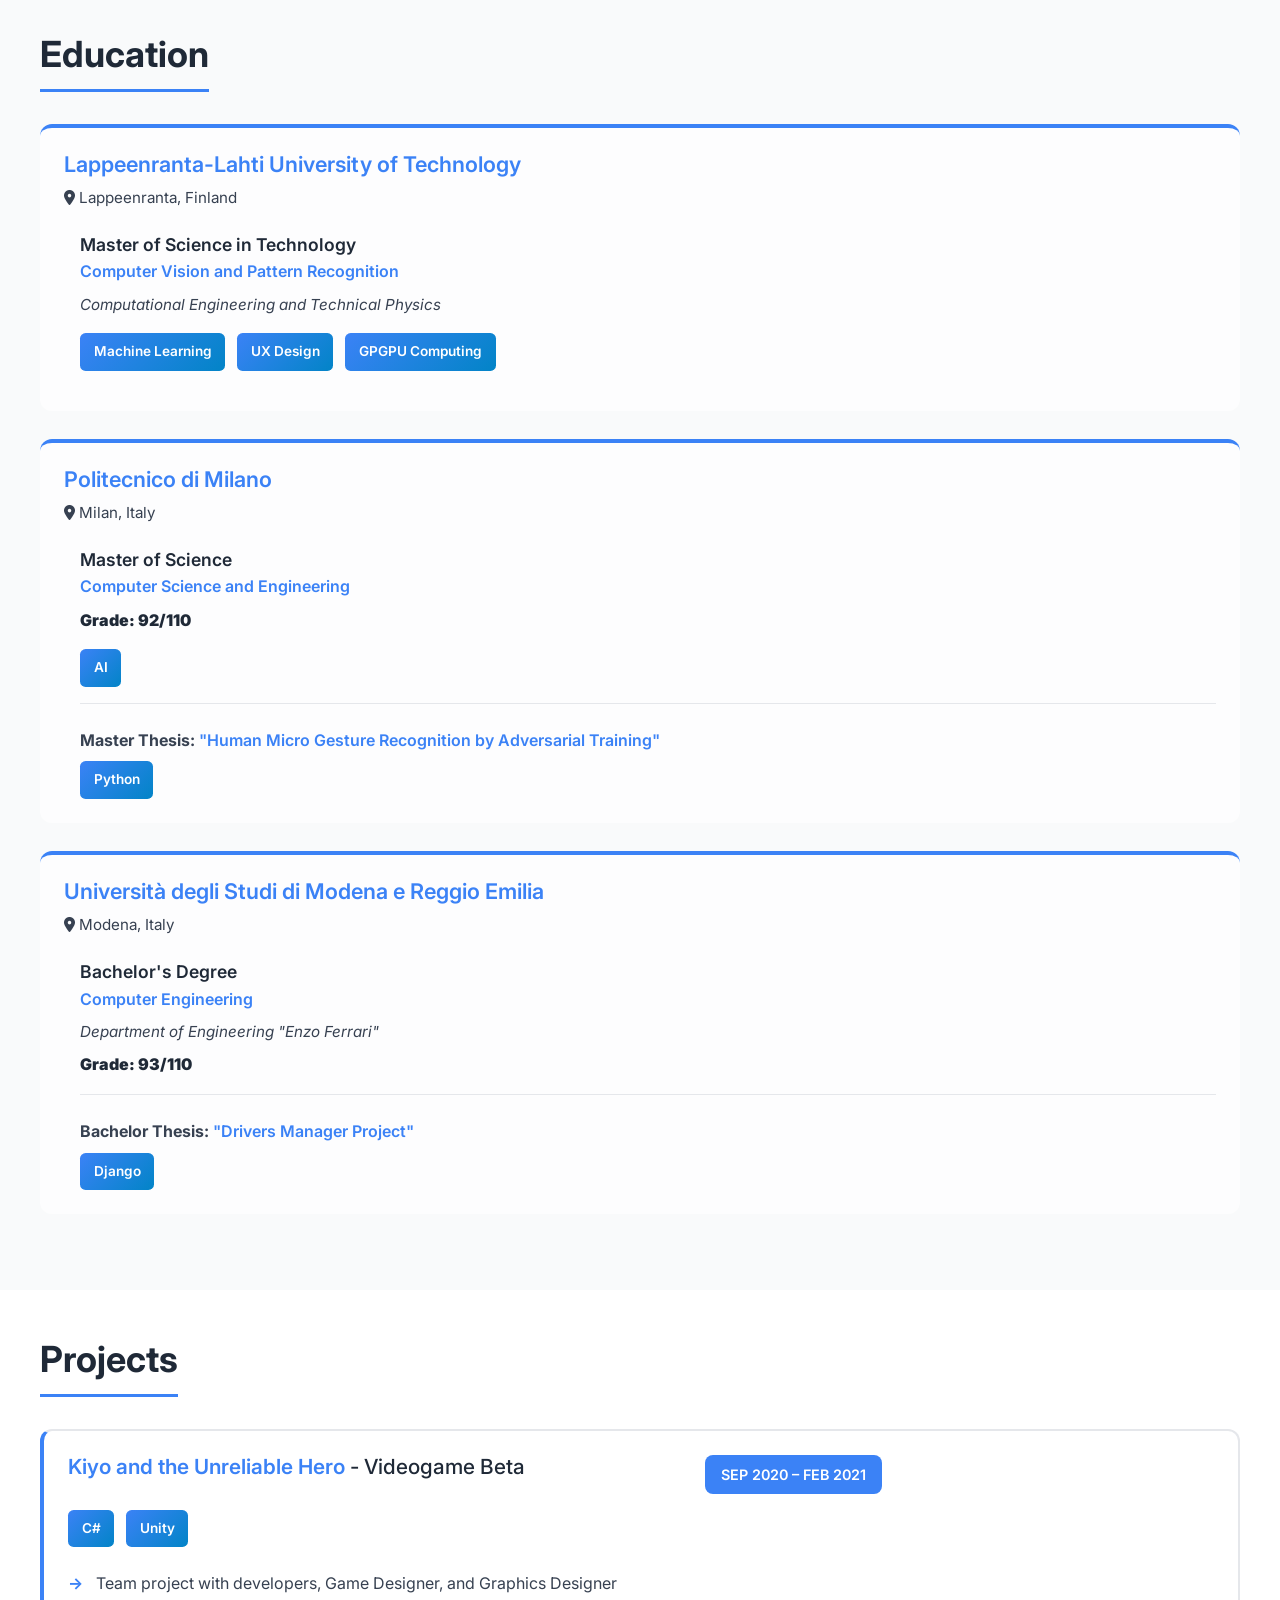
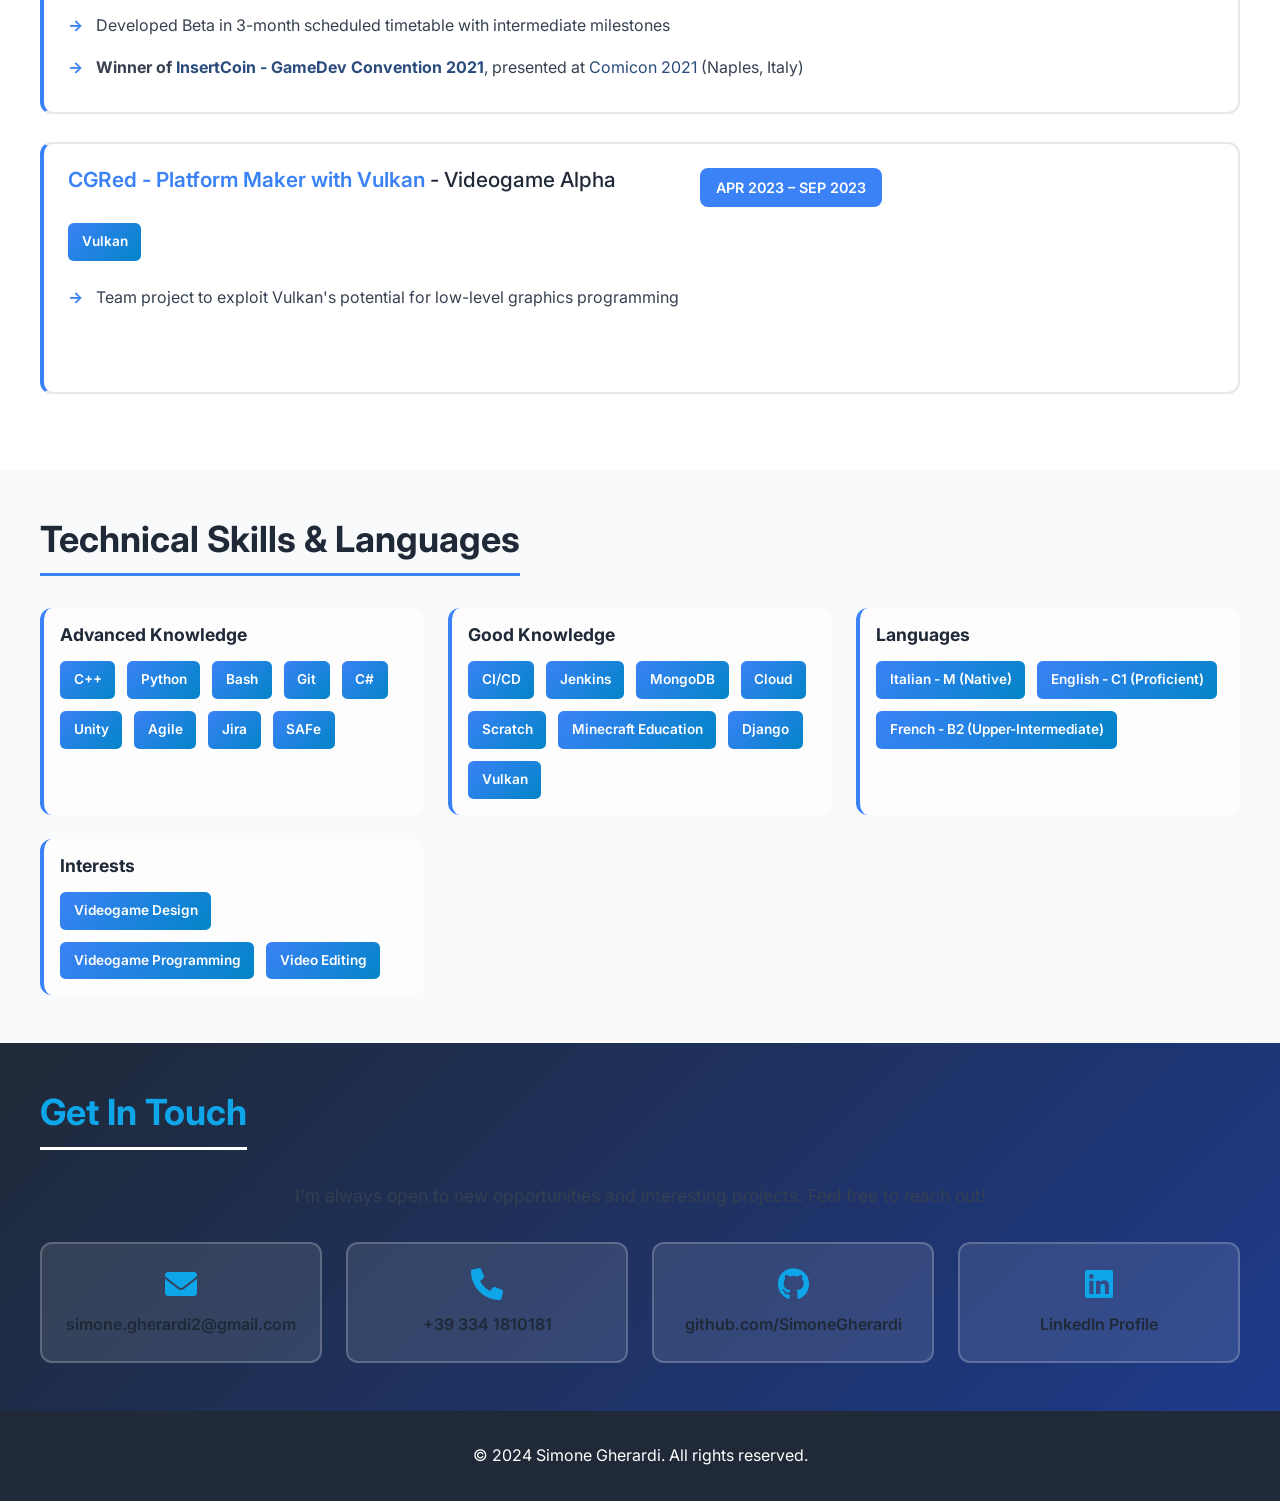
==== commit 8923a2a4: "increas dimention of skip button and add WIP" ====
--- a/index.html
+++ b/index.html
@@ -44,7 +44,12 @@
                 <div class="game-container">
                     <div style="text-align: center; margin-bottom: 1rem;">
                         <h3 style="margin-bottom: 0.5rem;">Explore the rooms to learn about me!</h3>
-                        <a href="#hero" class="btn btn-secondary" style="padding: 0.4rem 1rem; font-size: 0.9em; border-radius: 20px;">Skip Game & View CV ↓</a>
+                        <a href="#hero" class="btn btn-secondary" style="padding: 0.8rem 1.5rem; font-size: 1.1em; border-radius: 30px; margin-bottom: 1rem;">Skip Game & View CV ↓</a>
+                        
+                        <div style="color: #fbbf24; font-weight: 600; margin-top: 0.5rem; display: flex; align-items: center; justify-content: center; gap: 0.5rem;">
+                            <i class="fas fa-exclamation-triangle"></i>
+                            <span>The game is still a Work in Progress</span>
+                        </div>
                     </div>
                     <p class="game-instructions">
                         <span class="desktop-hint">WASD to Move • Mouse to Aim • Left Click to Attack • Hover & Press 'E' to Read</span>
--- a/css/cv-style.css
+++ b/css/cv-style.css
@@ -189,12 +189,34 @@
 }
 
 @media (max-width: 768px) {
+    .hero-flex {
+        flex-direction: column; /* Text on top, image below */
+        gap: 2rem;
+        text-align: center;
+    }
+
+    .hero-image {
+        width: 140px; /* Reduced further */
+        height: 140px;
+        box-shadow: 0 10px 30px rgba(0, 0, 0, 0.2);
+        margin: 0 auto; /* Ensure centering */
+    }
+
+    .hero-links {
+        justify-content: center;
+    }
+
     .hero-text h1 {
-        font-size: 2.5rem;
+        font-size: 2.2rem; /* Slightly smaller to fit better */
     }
     
     .hero-title {
-        font-size: 1.25rem;
+        font-size: 1.15rem;
+    }
+
+    .hero-description {
+        margin-left: auto;
+        margin-right: auto;
     }
 }
 
@@ -492,26 +514,63 @@
     margin-top: 1.5rem;
     border-radius: 0.5rem;
     overflow: hidden;
+     position: relative;
+    padding-bottom: 56.25%; /* 16:9 Aspect Ratio */
+    height: 0;
 }
 
 .project-video iframe {
-    display: block;
+    position: absolute;
+    top: 0;
+    left: 0;
+    width: 100%;
+    height: 100%;
+    border-radius: 0.5rem;
 }
 
 .project-content {
     display: flex;
+    flex-wrap: wrap; /* Allow wrapping for mobile */
     gap: 2rem;
     align-items: flex-start;
 }
 
 .project-text {
     flex: 1;
+    min-width: 300px; /* Ensure it takes space */
 }
 
 .project-video-small {
     flex: 0 0 300px;
     border-radius: 0.5rem;
     overflow: hidden;
+    position: relative;
+    padding-bottom: 0; /* Removing padding trick here as we set fixed width flex */
+    height: 200px; /* matching iframe height */
+    width: 100%;
+}
+
+@media (max-width: 768px) {
+    .project-content {
+        flex-direction: column;
+    }
+    
+    .project-video-small {
+        flex: auto;
+        width: 100%;
+        height: auto;
+         /* Use aspect ratio hack for responsive video on mobile */
+        padding-bottom: 56.25%; 
+        height: 0;
+    }
+    
+    .project-video-small iframe {
+        position: absolute;
+        top: 0;
+        left: 0;
+        width: 100%;
+        height: 100%;
+    }
 }
 
 /* Skills */
@@ -687,74 +746,134 @@
 
 .mobile-hint { display: none; }
 
+/* Game Modal */
+.game-modal {
+    position: fixed; /* Changed to fixed so it centers on screen even if scrolled */
+    top: 0;
+    left: 0;
+    width: 100%;
+    height: 100%;
+    background-color: rgba(0,0,0,0.7);
+    display: flex;
+    justify-content: center;
+    align-items: center;
+    z-index: 10000; /* Higher than controls */
+}
+
+.game-modal-content {
+    background-color: #1f2937; /* Dark background */
+    color: #f3f4f6; /* Bright text */
+    padding: 2rem;
+    border-radius: 10px;
+    border: 2px solid #3b82f6; /* Blue border */
+    max-width: 500px;
+    width: 90%;
+    max-height: 80%;
+    overflow-y: auto;
+    position: relative;
+    text-align: left;
+    box-shadow: 0 10px 25px rgba(0,0,0,0.5);
+}
+
+.game-modal-content h2, 
+.game-modal-content h3 {
+    color: #60a5fa; /* Light Blue */
+    margin-top: 0;
+}
+
+.game-modal-content a {
+    color: #93c5fd;
+}
+
+.close-modal {
+    position: absolute;
+    top: 10px;
+    right: 15px;
+    font-size: 28px;
+    font-weight: bold;
+    color: #9ca3af;
+    cursor: pointer;
+}
+
+.close-modal:hover {
+    color: #fff;
+}
+
 /* Mobile Controls Styles */
 #mobile-controls {
     display: none; /* Hidden by default (desktop) */
-    position: absolute;
+    position: fixed; /* Fixed to screen */
     bottom: 0px;
     left: 0;
     width: 100%;
-    height: 100%;
-    pointer-events: none; /* Let clicks pass through to canvas if needed, but buttons will re-enable pointer-events */
-    z-index: 5;
-}
+    height: 100%; /* Full screen overlay */
+    pointer-events: none; /* Let clicks pass through to page */
+    z-index: 9999; /* Very high z-index */
+    opacity: 0; /* Hidden by default */
+    transition: opacity 0.3s ease;
+}
+
+/* Note: .active class logic moved to media query to prevent desktop show */
 
 .d-pad {
     position: absolute;
-    bottom: 20px;
+    bottom: 30px; /* Further up */
     left: 20px;
     display: flex;
     flex-direction: column;
     align-items: center;
-    gap: 5px;
+    gap: 10px;
     pointer-events: auto;
 }
 
 .d-row {
     display: flex;
-    gap: 45px; /* Space for center */
+    gap: 60px; /* More space */
 }
 
 .d-btn {
-    width: 50px;
-    height: 50px;
-    background: rgba(255, 255, 255, 0.1);
-    border: 2px solid rgba(255, 255, 255, 0.2);
+    width: 70px; /* Bigger buttons */
+    height: 70px;
+    background: rgba(255, 255, 255, 0.15); /* Slightly clearer */
+    border: 2px solid rgba(255, 255, 255, 0.4);
     color: white;
-    border-radius: 10px;
-    font-size: 20px;
-    cursor: pointer;
-    touch-action: manipulation;
-    user-select: none;
-    display: flex;
-    justify-content: center;
-    align-items: center;
-}
-
-.d-btn:active {
-    background: rgba(59, 130, 246, 0.5); /* Primary blue */
-}
-
-.action-buttons {
-    position: absolute;
-    bottom: 20px;
-    right: 20px;
-    display: flex;
-    gap: 15px;
-    pointer-events: auto;
-}
-
-.action-btn {
-    width: 60px;
-    height: 60px;
-    border-radius: 50%;
-    border: none;
-    color: white;
+    border-radius: 12px;
     font-size: 24px;
     cursor: pointer;
     touch-action: manipulation;
     user-select: none;
+    display: flex;
+    justify-content: center;
+    align-items: center;
+    backdrop-filter: blur(4px);
+}
+
+.d-btn:active {
+    background: rgba(59, 130, 246, 0.6);
+    transform: scale(0.95);
+}
+
+.action-buttons {
+    position: absolute;
+    bottom: 40px;
+    right: 20px;
+    display: flex;
+    gap: 20px;
+    pointer-events: auto;
+}
+
+.action-btn {
+    width: 80px; /* Bigger action buttons */
+    height: 80px;
+    border-radius: 50%;
+    border: 2px solid rgba(255,255,255,0.3);
+    color: white;
+    font-size: 30px;
+    cursor: pointer;
+    touch-action: manipulation;
+    user-select: none;
     box-shadow: 0 4px 6px rgba(0,0,0,0.3);
+    backdrop-filter: blur(4px);
 }
 
 .attack-btn {
@@ -772,12 +891,22 @@
         display: block !important; /* Force show on mobile now */
         padding: 1rem 0;
     }
+
+    /* Prevent default touch actions on canvas to stop zooming/scrolling while playing */
+    #gameCanvas {
+        touch-action: none; 
+    }
     
     .desktop-hint { display: none; }
     .mobile-hint { display: inline; }
 
     #mobile-controls {
+        display: none; /* Default hidden */
+    }
+    
+    #mobile-controls.active {
         display: block;
+        opacity: 1;
     }
     
     /* Ensure modal fits on small screens */
